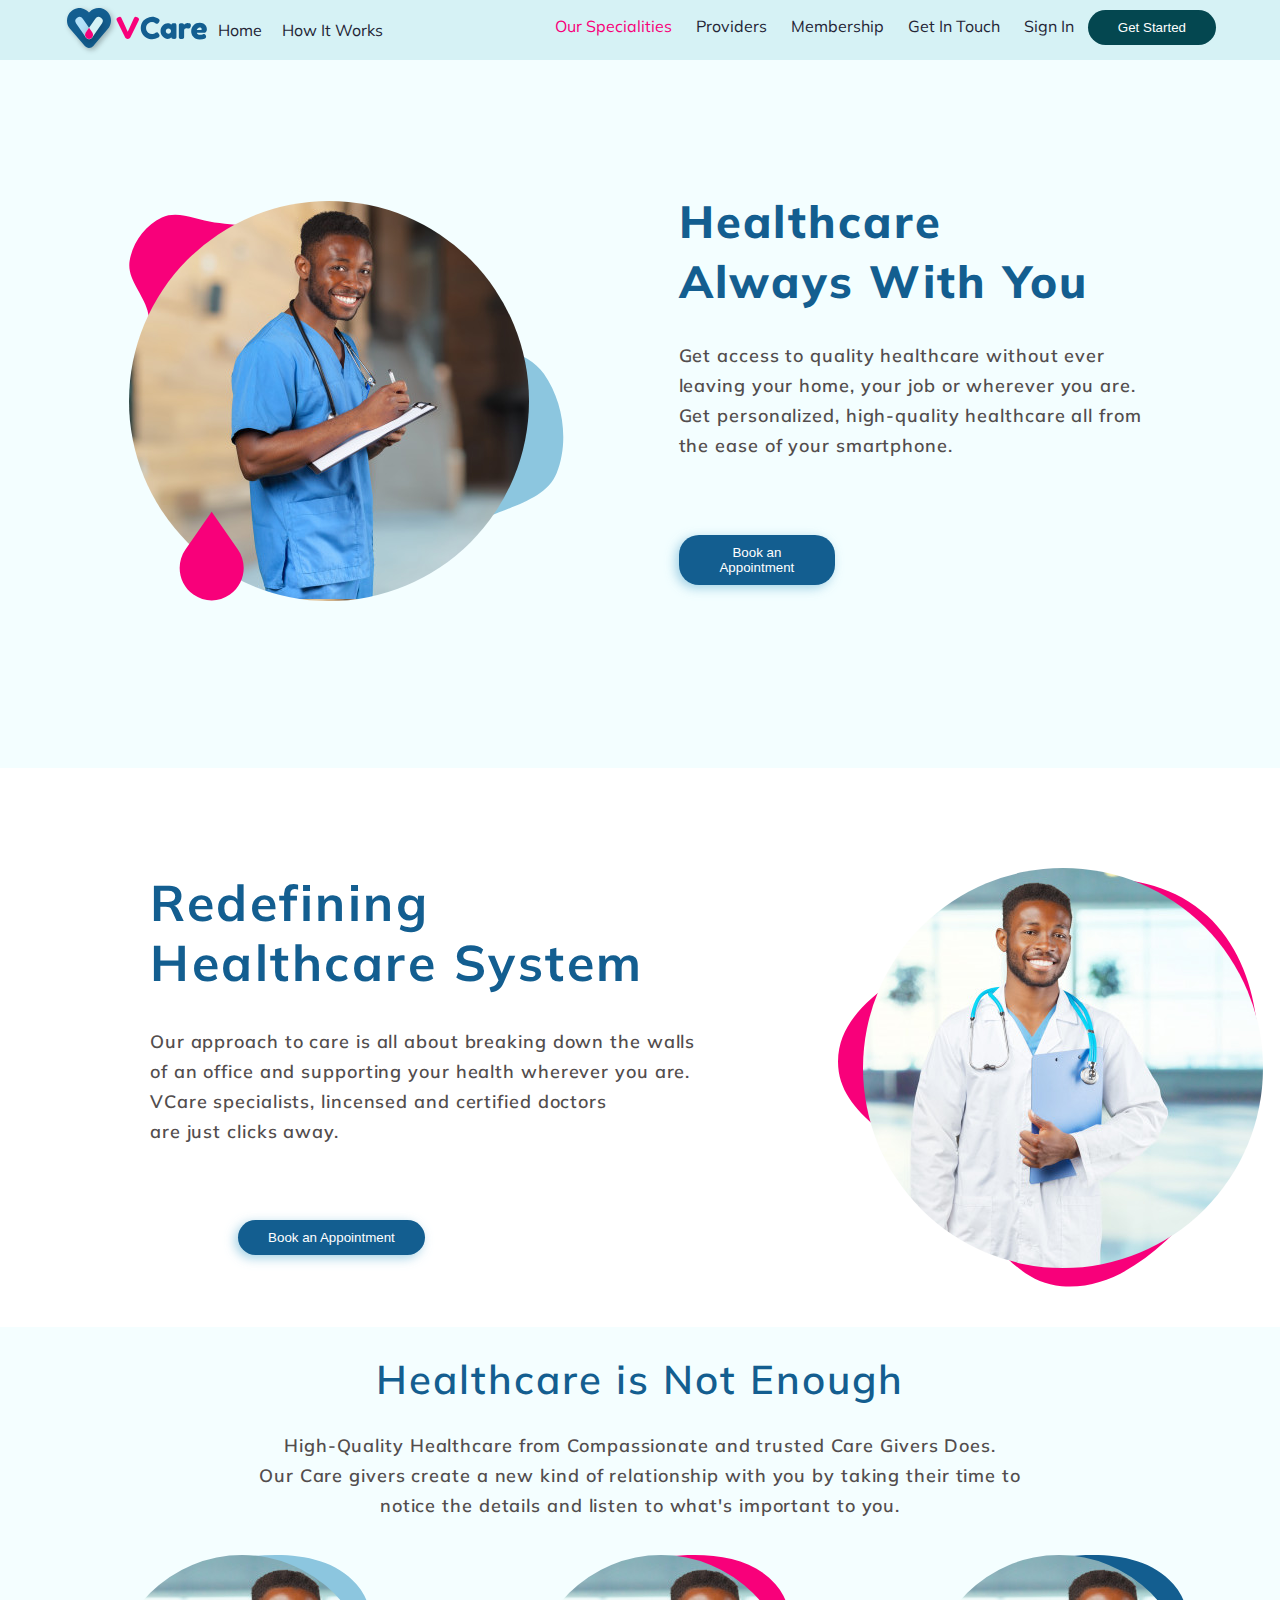
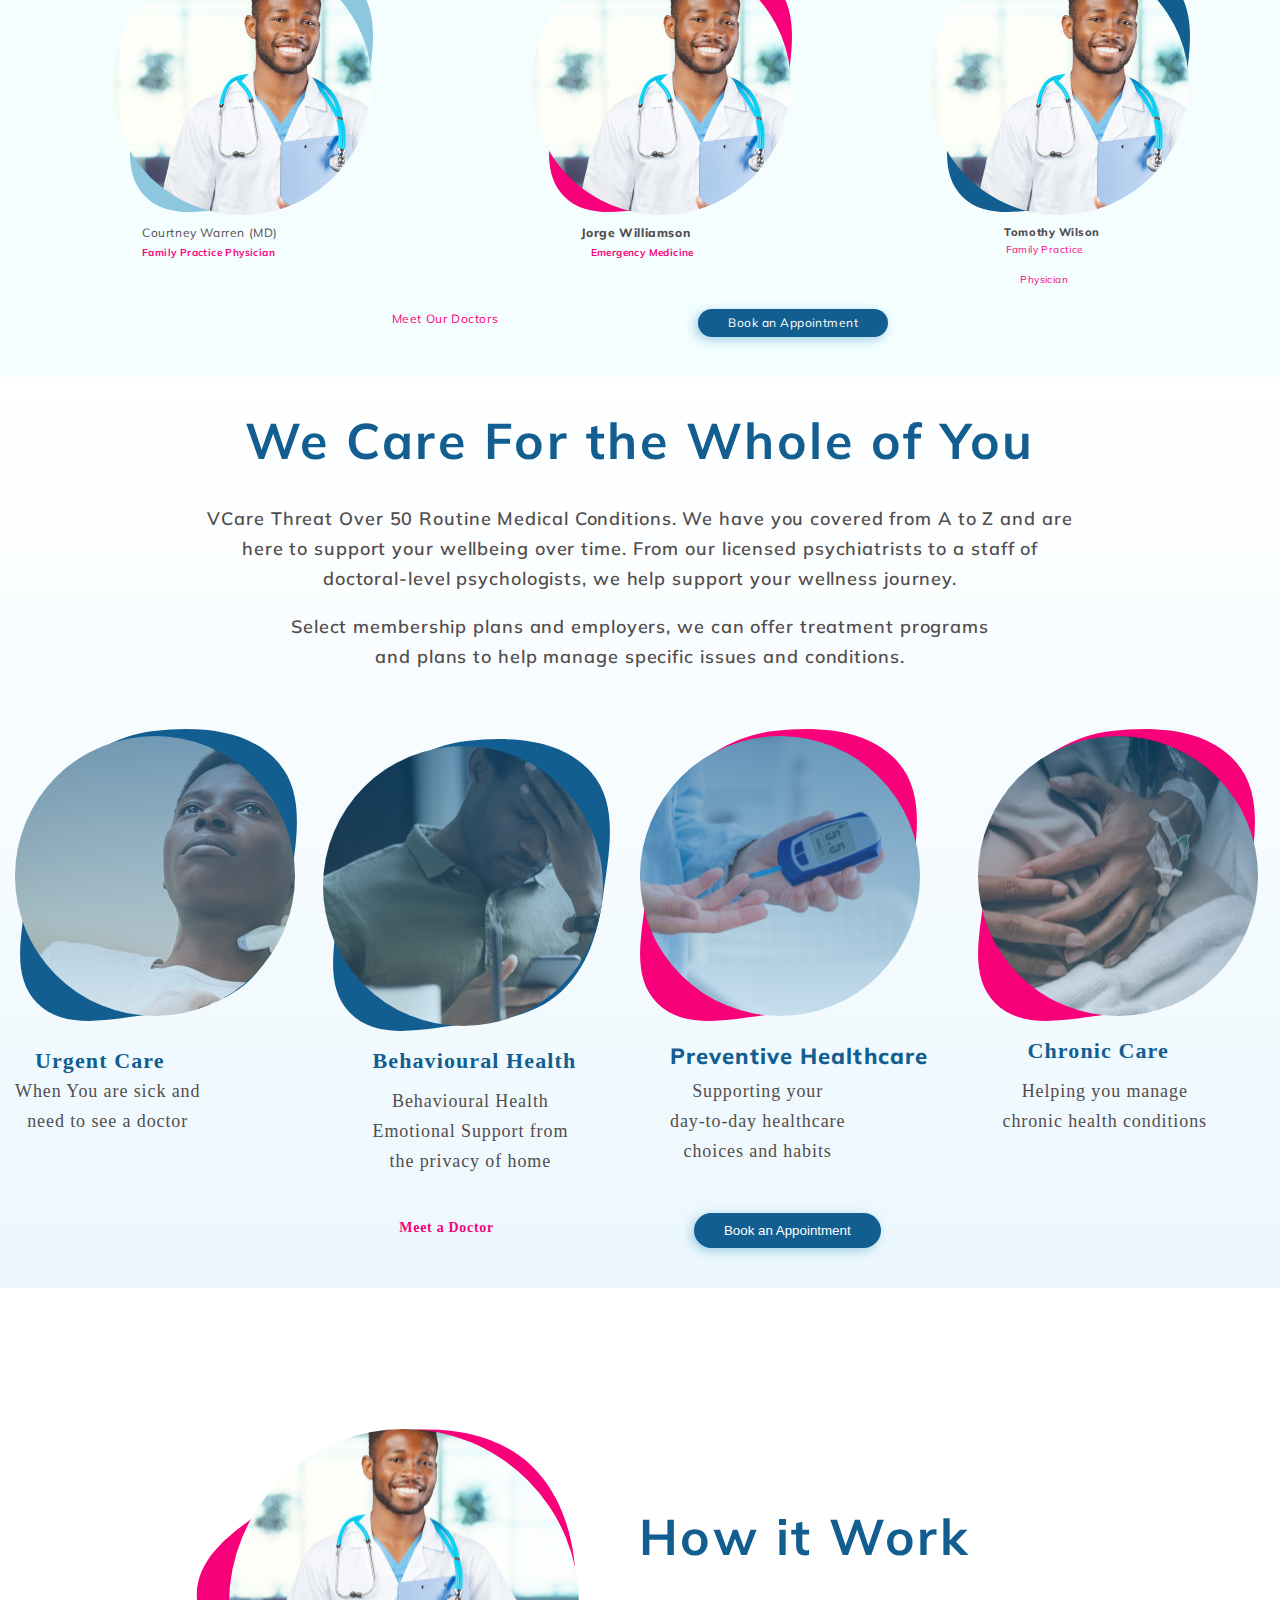
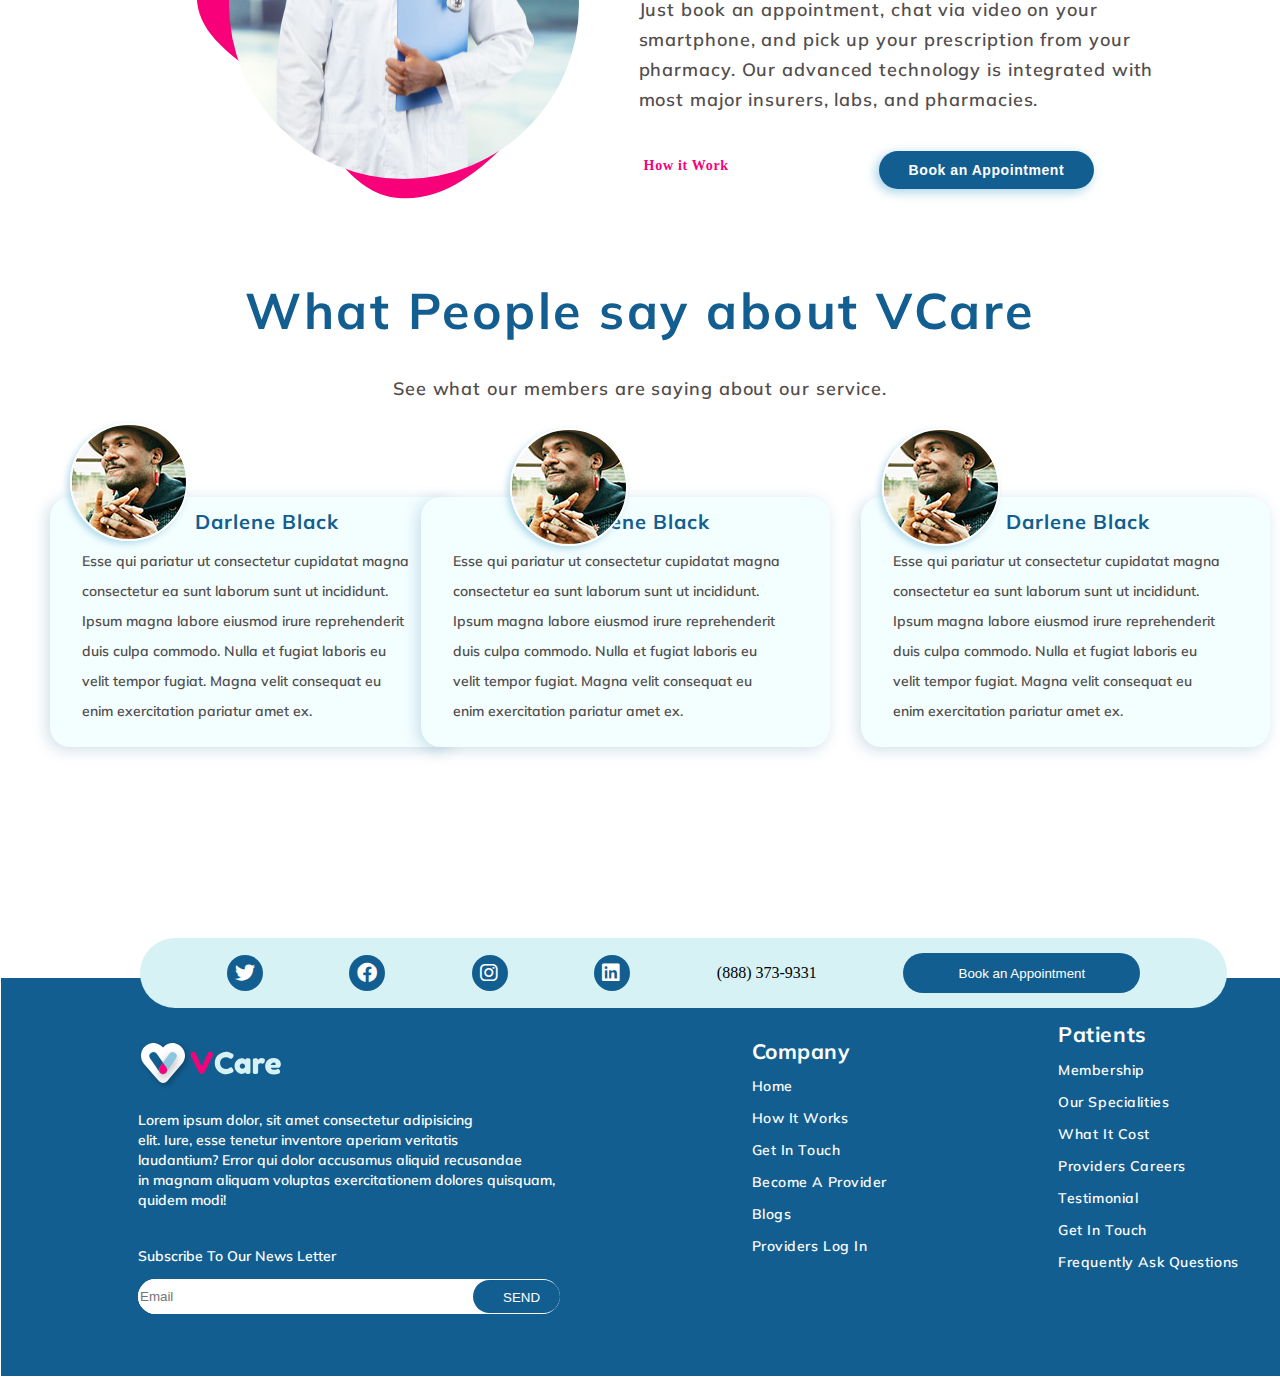
==== index.html @ 849fff98 "finished work on my homepage" ====
<!DOCTYPE html>
<html lang="en">
  <head>
    <meta charset="UTF-8" />
    <meta name="viewport" content="width=device-width, initial-scale=1.0" />
    <link rel="stylesheet" href="fontawesome/css/all.css" />
    <link rel="preconnect" href="https://fonts.googleapis.com" />
    <link rel="preconnect" href="https://fonts.gstatic.com" crossorigin />
    <link
      href="https://fonts.googleapis.com/css2?family=Mulish:ital,wght@0,200..1000;1,200..1000&display=swap"
      rel="stylesheet"
    />
    <link rel="stylesheet" href="styles.css" />
    <title>vicsoft</title>
    <link
      href="https://fonts.googleapis.com/css2?family=Mulish:ital,wght@0,200..1000;1,200..1000&display=swap"
      rel="stylesheet"
    />
    <link
      href="https://fonts.googleapis.com/css2?family=Mulish:ital,wght@0,200..1000;1,200..1000&display=swap"
      rel="stylesheet"
    />
  </head>
  <body>
    <header>
      <nav>
        <div class="flex1">
          <svg
            width="144"
            height="50"
            viewBox="0 0 144 50"
            fill="none"
            xmlns="http://www.w3.org/2000/svg"
          >
            <g filter="url(#filter0_d_4_11)">
              <path
                d="M24.4251 42.953C24.1946 42.9276 23.9641 42.887 23.7387 42.8312C22.6215 42.5571 21.6245 41.948 20.863 41.0597L5.80801 23.6035L4.66573 21.9487C3.15272 19.2838 2.66676 16.2078 3.22286 13.1927C4.15973 8.13702 8.33303 4.03565 13.3681 3.21842C15.0414 2.94939 16.7197 3.0103 18.3229 3.40115C20.4371 3.9189 22.396 5.01023 23.9842 6.55332L24.9511 7.53806L25.8529 6.63961C28.1925 4.30467 31.2787 3.0103 34.5502 3.00015C35.5522 2.99508 36.5492 3.1169 37.5061 3.35547C43.0772 4.7209 46.9849 9.7461 47 15.5784C47.005 18.0148 46.3136 20.4005 44.996 22.4766L44.7555 22.8218C44.3848 23.3598 43.9138 23.9182 43.3176 24.5121L29.2947 41.0343C28.0873 42.4556 26.2737 43.1763 24.4351 42.9632L24.4251 42.953Z"
                fill="#135E90"
              />
            </g>
            <rect
              width="8.10843"
              height="24.8366"
              rx="4.05422"
              transform="matrix(0.817213 -0.576335 0.570818 0.821077 9.85715 15.1552)"
              fill="#B3E1F9"
            />
            <g filter="url(#filter1_d_4_11)">
              <rect
                width="8.10843"
                height="24.8366"
                rx="4.05422"
                transform="matrix(0.817213 0.576335 -0.570818 0.821077 33.6229 10.482)"
                fill="#D6F2F5"
              />
            </g>
            <path
              fill-rule="evenodd"
              clip-rule="evenodd"
              d="M25.0532 22.8089L28.3464 27.5459C29.6245 29.3844 29.1773 31.9209 27.3475 33.2113C26.6474 33.705 25.8465 33.9448 25.0527 33.9498C24.2592 33.9446 23.4586 33.7048 22.7589 33.2113C20.9291 31.9209 20.4819 29.3844 21.76 27.5459L25.0532 22.8089Z"
              fill="#F8007A"
            />
            <path
              d="M90.94 28.24L91.48 27.85C92.16 27.45 92.64 27.25 92.92 27.25C93.54 27.25 94.21 27.81 94.93 28.93C95.37 29.63 95.59 30.19 95.59 30.61C95.59 31.03 95.45 31.38 95.17 31.66C94.91 31.94 94.6 32.19 94.24 32.41C93.88 32.63 93.53 32.84 93.19 33.04C92.87 33.24 92.2 33.5 91.18 33.82C90.16 34.14 89.17 34.3 88.21 34.3C87.27 34.3 86.31 34.18 85.33 33.94C84.37 33.68 83.37 33.26 82.33 32.68C81.31 32.08 80.39 31.36 79.57 30.52C78.75 29.66 78.07 28.57 77.53 27.25C77.01 25.91 76.75 24.46 76.75 22.9C76.75 21.34 77.01 19.93 77.53 18.67C78.05 17.39 78.71 16.34 79.51 15.52C80.33 14.68 81.26 13.98 82.3 13.42C84.26 12.34 86.23 11.8 88.21 11.8C89.15 11.8 90.1 11.95 91.06 12.25C92.04 12.53 92.78 12.82 93.28 13.12L94 13.54C94.36 13.76 94.64 13.94 94.84 14.08C95.36 14.5 95.62 14.98 95.62 15.52C95.62 16.04 95.41 16.59 94.99 17.17C94.21 18.25 93.51 18.79 92.89 18.79C92.53 18.79 92.02 18.57 91.36 18.13C90.52 17.45 89.4 17.11 88 17.11C86.7 17.11 85.42 17.56 84.16 18.46C83.56 18.9 83.06 19.52 82.66 20.32C82.26 21.12 82.06 22.03 82.06 23.05C82.06 24.05 82.26 24.95 82.66 25.75C83.06 26.55 83.57 27.18 84.19 27.64C85.41 28.52 86.68 28.96 88 28.96C88.62 28.96 89.2 28.88 89.74 28.72C90.3 28.56 90.7 28.4 90.94 28.24ZM107.235 19.87C107.355 18.75 108.145 18.19 109.605 18.19C110.385 18.19 110.965 18.25 111.345 18.37C111.725 18.49 111.985 18.7 112.125 19C112.285 19.3 112.375 19.57 112.395 19.81C112.435 20.03 112.455 20.37 112.455 20.83V31.33C112.455 31.79 112.435 32.14 112.395 32.38C112.375 32.6 112.295 32.86 112.155 33.16C111.875 33.68 111.185 33.94 110.085 33.94C109.005 33.94 108.275 33.81 107.895 33.55C107.535 33.27 107.325 32.87 107.265 32.35C106.525 33.41 105.285 33.94 103.545 33.94C101.825 33.94 100.225 33.15 98.7454 31.57C97.2654 29.99 96.5254 28.16 96.5254 26.08C96.5254 23.98 97.2654 22.15 98.7454 20.59C100.245 19.01 101.885 18.22 103.665 18.22C104.345 18.22 104.965 18.34 105.525 18.58C106.085 18.82 106.475 19.05 106.695 19.27C106.915 19.47 107.095 19.67 107.235 19.87ZM101.775 26.11C101.775 26.77 102.035 27.37 102.555 27.91C103.075 28.43 103.705 28.69 104.445 28.69C105.185 28.69 105.795 28.42 106.275 27.88C106.775 27.34 107.025 26.75 107.025 26.11C107.025 25.45 106.785 24.84 106.305 24.28C105.845 23.72 105.215 23.44 104.415 23.44C103.635 23.44 102.995 23.72 102.495 24.28C102.015 24.84 101.775 25.45 101.775 26.11ZM125.586 18.37C125.966 18.49 126.276 18.7 126.516 19C126.776 19.28 126.906 19.74 126.906 20.38C126.906 21.02 126.716 21.72 126.336 22.48C125.956 23.24 125.406 23.62 124.686 23.62C124.326 23.62 123.976 23.54 123.636 23.38C123.316 23.22 122.886 23.14 122.346 23.14C121.806 23.14 121.296 23.33 120.816 23.71C120.356 24.09 120.126 24.55 120.126 25.09V31.39C120.126 31.85 120.106 32.2 120.066 32.44C120.046 32.66 119.956 32.92 119.796 33.22C119.496 33.74 118.716 34 117.456 34C116.496 34 115.806 33.83 115.386 33.49C115.066 33.21 114.886 32.78 114.846 32.2C114.846 32 114.846 31.71 114.846 31.33V20.8C114.846 20.34 114.856 20 114.876 19.78C114.916 19.54 115.006 19.28 115.146 19C115.426 18.46 116.206 18.19 117.486 18.19C118.686 18.19 119.436 18.42 119.736 18.88C119.956 19.2 120.066 19.53 120.066 19.87C120.166 19.73 120.306 19.56 120.486 19.36C120.686 19.16 121.096 18.89 121.716 18.55C122.336 18.21 122.876 18.04 123.336 18.04C123.816 18.04 124.216 18.07 124.536 18.13C124.856 18.17 125.206 18.25 125.586 18.37ZM142.889 24.22C142.889 25.44 142.579 26.35 141.959 26.95C141.359 27.53 140.689 27.82 139.949 27.82H132.839C132.839 28.38 133.169 28.85 133.829 29.23C134.489 29.61 135.149 29.8 135.809 29.8C136.969 29.8 137.879 29.68 138.539 29.44L138.869 29.32C139.349 29.1 139.749 28.99 140.069 28.99C140.709 28.99 141.259 29.44 141.719 30.34C141.979 30.88 142.109 31.34 142.109 31.72C142.109 33.5 139.979 34.39 135.719 34.39C134.239 34.39 132.919 34.14 131.759 33.64C130.619 33.12 129.729 32.44 129.089 31.6C127.829 29.98 127.199 28.17 127.199 26.17C127.199 23.65 128.009 21.64 129.629 20.14C131.269 18.62 133.309 17.86 135.749 17.86C138.529 17.86 140.569 18.84 141.869 20.8C142.549 21.84 142.889 22.98 142.889 24.22ZM136.559 25.09C137.319 25.09 137.699 24.77 137.699 24.13C137.699 23.67 137.519 23.3 137.159 23.02C136.819 22.74 136.319 22.6 135.659 22.6C135.019 22.6 134.379 22.87 133.739 23.41C133.099 23.93 132.779 24.49 132.779 25.09H136.559Z"
              fill="#135E90"
            />
            <path
              d="M73.27 12.34C74.45 12.92 75.04 13.56 75.04 14.26C75.04 14.58 74.89 15.06 74.59 15.7L66.31 32.5C66.09 32.94 65.75 33.3 65.29 33.58C64.85 33.84 64.39 33.97 63.91 33.97H63.61C63.11 33.97 62.63 33.84 62.17 33.58C61.73 33.3 61.4 32.94 61.18 32.5L52.9 15.7C52.6 15.06 52.45 14.58 52.45 14.26C52.45 13.56 53.04 12.92 54.22 12.34C54.88 12 55.38 11.83 55.72 11.83C56.08 11.83 56.35 11.87 56.53 11.95C56.71 12.03 56.88 12.17 57.04 12.37C57.22 12.61 57.38 12.88 57.52 13.18C57.68 13.46 58.07 14.29 58.69 15.67C59.31 17.03 59.97 18.48 60.67 20.02C61.39 21.56 62.06 23.02 62.68 24.4C63.32 25.76 63.68 26.52 63.76 26.68L69.76 13.54C69.92 13.16 70.06 12.86 70.18 12.64C70.54 12.1 70.98 11.83 71.5 11.83C72.02 11.83 72.61 12 73.27 12.34Z"
              fill="#F8007A"
            />
            <defs>
              <filter
                id="filter0_d_4_11"
                x="0"
                y="0"
                width="54"
                height="50"
                filterUnits="userSpaceOnUse"
                color-interpolation-filters="sRGB"
              >
                <feFlood flood-opacity="0" result="BackgroundImageFix" />
                <feColorMatrix
                  in="SourceAlpha"
                  type="matrix"
                  values="0 0 0 0 0 0 0 0 0 0 0 0 0 0 0 0 0 0 127 0"
                  result="hardAlpha"
                />
                <feOffset dx="2" dy="2" />
                <feGaussianBlur stdDeviation="2.5" />
                <feColorMatrix
                  type="matrix"
                  values="0 0 0 0 0 0 0 0 0 0 0 0 0 0 0 0 0 0 0.22 0"
                />
                <feBlend
                  mode="normal"
                  in2="BackgroundImageFix"
                  result="effect1_dropShadow_4_11"
                />
                <feBlend
                  mode="normal"
                  in="SourceGraphic"
                  in2="effect1_dropShadow_4_11"
                  result="shape"
                />
              </filter>
              <filter
                id="filter1_d_4_11"
                x="13.0314"
                y="8.08004"
                width="33.6322"
                height="37.8698"
                filterUnits="userSpaceOnUse"
                color-interpolation-filters="sRGB"
              >
                <feFlood flood-opacity="0" result="BackgroundImageFix" />
                <feColorMatrix
                  in="SourceAlpha"
                  type="matrix"
                  values="0 0 0 0 0 0 0 0 0 0 0 0 0 0 0 0 0 0 127 0"
                  result="hardAlpha"
                />
                <feOffset dy="4" />
                <feGaussianBlur stdDeviation="4" />
                <feColorMatrix
                  type="matrix"
                  values="0 0 0 0 0 0 0 0 0 0 0 0 0 0 0 0 0 0 0.25 0"
                />
                <feBlend
                  mode="normal"
                  in2="BackgroundImageFix"
                  result="effect1_dropShadow_4_11"
                />
                <feBlend
                  mode="normal"
                  in="SourceGraphic"
                  in2="effect1_dropShadow_4_11"
                  result="shape"
                />
              </filter>
            </defs>
          </svg>

          <a href="index.html">Home</a>
          <a href="about.html">How It Works</a>
        </div>
        <div class="flex 2">
          <a href="work.html" class="active">Our Specialities</a>
          <a href="workers.html">Providers</a>
          <a href="membership.html">Membership</a>
          <a href="contact.html">Get In Touch</a>
          <a href="register.html">Sign In</a>
          <button type="button">Get Started</button>
        </div>
      </nav>
    </header>

    <div class="homebanner">
      <div class="imagesection">

        <div class="img1"></div>
        <svg
          width="400"
          height="400"
          viewBox="0 0 422 451"
          fill="none"
          xmlns="http://www.w3.org/2000/svg"
          class="img2"
        >
          <path
            fill-rule="evenodd"
            clip-rule="evenodd"
            d="M419.957 200.96C424.946 242.578 412.543 283.9 393.661 321.323C372.092 364.072 347.115 408.556 304.348 430.089C259.931 452.453 204.797 457.883 158.498 439.729C114.125 422.331 86.8063 378.031 64.353 335.988C46.101 301.812 53.6536 261.41 43.3217 224.069C32.1703 183.765 -4.99292 149.845 1.41551 108.521C8.04148 65.7941 37.714 24.3047 77.0755 6.41222C115.412 -11.0141 158.577 12.3751 200.295 18.1167C232.602 22.5631 265.244 21.7189 294.403 36.3232C324.217 51.256 347.124 75.2704 367.345 101.785C390.507 132.157 415.411 163.035 419.957 200.96Z"
            fill="#F8007A"
          />
        </svg>

        <svg
          width="493"
          height="314"
          viewBox="0 0 493 414"
          fill="none"
          xmlns="http://www.w3.org/2000/svg"
          class="img3"
        >
          <path
            fill-rule="evenodd"
            clip-rule="evenodd"
            d="M86.7588 376.754C53.0623 349.132 32.6225 309.214 19.8486 267.557C5.25672 219.972 -8.02804 168.633 8.54763 121.702C25.763 72.9593 63.205 29.2044 110.994 9.49593C156.796 -9.39325 209.169 4.1686 256.269 19.5389C294.555 32.0331 317.971 67.7705 352.596 88.3393C389.968 110.54 442.254 109.231 467.19 144.836C492.974 181.649 500.582 234.122 483.94 275.872C467.731 316.534 404.286 321.756 368.866 347.476C341.436 367.394 294.393 371.852 262.014 381.886C228.905 392.146 231.847 418.597 197.598 413.266C158.367 407.158 117.464 401.925 86.7588 376.754Z"
            fill="#8CC6DF"
          />
        </svg>

        <svg
          width="65"
          height="110"
          viewBox="0 0 91 125"
          fill="none"
          xmlns="http://www.w3.org/2000/svg"
          class="img4"
        >
          <path
            fill-rule="evenodd"
            clip-rule="evenodd"
            d="M45.7576 124.665C36.908 124.61 27.9781 121.937 20.1737 116.433C-0.223348 102.048 -5.2088 73.7738 9.03842 53.2802L45.7484 0.47583L82.4584 53.2803C96.7056 73.7738 91.7201 102.048 71.3231 116.433C63.5241 121.934 54.6012 124.607 45.7576 124.665Z"
            fill="#F8007A"
          />
        </svg>
      </div>

      <div class="textsection">
        <h1>Healthcare <br />Always With You</h1>

        <h4>
          Get access to quality healthcare without ever <br />leaving your home,
          your job or wherever you are. <br />
          Get personalized, high-quality healthcare all from <br />
          the ease of your smartphone.
        </h4>

        <div class="butt">
          <button type="button">Book an Appointment</button>
        </div>
      </div>
    </div>

    <div class="banner2">
      <div class="tsection2">
        <h1 class="h1">
          Redefining <br />
          Healthcare System
        </h1>
        <h4 class="h2">
          Our approach to care is all about breaking down the walls <br />
          of an office and supporting your health wherever you are. <br />
          VCare specialists, lincensed and certified doctors <br />
          are just clicks away.
        </h4>
        <div class="butt2">
        <button type="button">Book an Appointment</button>
      </div>
      </div>

      <div class="imgsection2">
        <svg
          width="521"
          height="508"
          viewBox="0 0 521 508"
          fill="none"
          xmlns="http://www.w3.org/2000/svg"
          class="sec1"
        >
          <path
            fill-rule="evenodd"
            clip-rule="evenodd"
            d="M276.807 2.78328C340.871 -4.04372 409.823 4.34178 457.131 48.0777C505.795 93.0666 521.911 162.137 520.855 228.402C519.818 293.521 494.427 354.116 451.477 403.073C405.078 455.961 346.903 512.623 276.807 506.58C208.789 500.717 178.017 423.74 129.863 375.346C81.9308 327.177 -0.312738 296.356 0.000894415 228.402C0.314354 160.487 78.5684 125.718 131.213 82.8088C175.837 46.4361 219.56 8.88364 276.807 2.78328Z"
            fill="#F8007A"
          />
        </svg>

        <div class="sec2"></div>
      </div>
    </div>


    <div class="banner3">
      <div class="tdsection">
        <h1 class="hd1">Healthcare is Not Enough </h1>

        <h4 class="hd2">High-Quality Healthcare from Compassionate and trusted Care Givers Does. <br>
          Our Care givers create a new kind of relationship with 
          you  by taking their time to <br> notice the details and listen to what's important to you.</h4>
        </div>

      <div class="picsection">
<div class="pic1">
  <div class="pc1">
  <svg width="243" height="257" viewBox="0 0 243 257" fill="none" xmlns="http://www.w3.org/2000/svg">
    <path fill-rule="evenodd" clip-rule="evenodd" d="M117.281 1.74315C156.039 -2.73953 200.784 -0.223446 226.49 29.1862C251.537 57.8423 241.987 100.866 236.919 138.619C232.72 169.896 223.568 200.516 200.593 222.102C178.305 243.042 147.675 247.899 117.281 251.024C81.8356 254.667 39.9938 266.56 14.9239 241.187C-10.1217 215.839 3.26112 174.166 6.21798 138.619C8.80832 107.478 11.001 76.08 30.6745 51.8341C52.535 24.893 82.8585 5.72449 117.281 1.74315Z" fill="#8CC6DF"/>
    </svg>
  </div>
  <div class="pic11"></div>
  <div class="end1">Courtney Warren (MD)</div>
  <div class="end11">Family Practice Physician</div>
</div>

<div class="pic2">
  <div class="pc2">
    <svg width="243" height="257" viewBox="0 0 243 257" fill="none" xmlns="http://www.w3.org/2000/svg">
      <path fill-rule="evenodd" clip-rule="evenodd" d="M117.281 1.74315C156.039 -2.73953 200.784 -0.223446 226.49 29.1862C251.537 57.8423 241.987 100.866 236.919 138.619C232.72 169.896 223.568 200.516 200.593 222.102C178.305 243.042 147.675 247.899 117.281 251.024C81.8356 254.667 39.9938 266.56 14.9239 241.187C-10.1217 215.839 3.26112 174.166 6.21798 138.619C8.80832 107.478 11.001 76.08 30.6745 51.8341C52.535 24.893 82.8585 5.72449 117.281 1.74315Z" fill="#F8007A"/>
      </svg>      
  </div>
  <div class="pic12"></div>
  <div class="end2">Jorge Williamson</div>
  <div class="end12">Emergency Medicine</div>
</div>

<div class="pic3">
  <div class="pc3">
    <svg width="243" height="257" viewBox="0 0 243 257" fill="none" xmlns="http://www.w3.org/2000/svg">
      <path fill-rule="evenodd" clip-rule="evenodd" d="M117.281 1.74315C156.039 -2.73953 200.784 -0.223446 226.49 29.1862C251.537 57.8423 241.987 100.866 236.919 138.619C232.72 169.896 223.568 200.516 200.593 222.102C178.305 243.042 147.675 247.899 117.281 251.024C81.8356 254.667 39.9938 266.56 14.9239 241.187C-10.1217 215.839 3.26112 174.166 6.21798 138.619C8.80832 107.478 11.001 76.08 30.6745 51.8341C52.535 24.893 82.8585 5.72449 117.281 1.74315Z" fill="#135E90"/>
      </svg>      
  </div>
  <div class="pic13"></div>
  <div class="end3">Tomothy Wilson</div>
  <div class="end13">Family Practice Physician</div>
</div>
      </div>
      <div class="house">
      <div class="meet">Meet Our Doctors</div>
      <button type="button" class="bt">Book an Appointment</button>
      </div>
    </div>



    <div class="banner4">
      <div class="ttsec">
      <h1 class="hsec1">We Care For the Whole of You</h1>
      <h4 class="hsec2">VCare Threat Over 50 Routine Medical Conditions. We have you covered from A to Z and are <br> here to support your wellbeing over time. From our licensed psychiatrists to a staff of <br>doctoral-level psychologists, we help support your wellness journey.
<p>
        Select membership plans and employers, we can offer treatment programs <br>
        and plans to help manage specific issues and conditions.</h4>
      </p>
      </div>

      <div class="photosec">
        <div class="pht1">
<div class="pht11">
  <svg width="277" height="358" viewBox="0 0 244 257" fill="none" xmlns="http://www.w3.org/2000/svg">
    <path fill-rule="evenodd" clip-rule="evenodd" d="M117.766 1.74315C156.663 -2.73953 201.568 -0.223446 227.366 29.1862C252.503 57.8423 242.919 100.866 237.833 138.619C233.619 169.896 224.433 200.516 201.376 222.102C179.008 243.042 148.268 247.899 117.766 251.024C82.1935 254.667 40.2017 266.56 15.0419 241.187C-10.0934 215.839 3.33736 174.166 6.30481 138.619C8.90444 107.478 11.105 76.08 30.849 51.8341C52.7878 24.893 83.2201 5.72449 117.766 1.74315Z" fill="#135E90"/>
    </svg>    
</div>
<div class="pht13"></div>
<div class="one">Urgent Care</div>
<div class="two">When You are sick and <br> need to see a doctor</div>       
 </div>
        
        <div class="pht2">
          <div class="pht22">
            <svg width="277" height="358" viewBox="0 0 244 257" fill="none" xmlns="http://www.w3.org/2000/svg">
              <path fill-rule="evenodd" clip-rule="evenodd" d="M117.766 1.74315C156.663 -2.73953 201.568 -0.223446 227.366 29.1862C252.503 57.8423 242.919 100.866 237.833 138.619C233.619 169.896 224.433 200.516 201.376 222.102C179.008 243.042 148.268 247.899 117.766 251.024C82.1934 254.667 40.2016 266.56 15.0418 241.187C-10.0935 215.839 3.33729 174.166 6.30475 138.619C8.90438 107.478 11.1049 76.08 30.8489 51.8341C52.7877 24.893 83.22 5.72449 117.766 1.74315Z" fill="#135E90"/>
              </svg>              
          </div>
          <div class="pht21"></div>
          <div class="three">Behavioural Health</div>
          <div class="four">Behavioural Health  <br>Emotional Support from <br> the privacy of home</div>
        </div>


        <div class="pht3">
          <div class="pht33">
            <svg width="277" height="358" viewBox="0 0 244 257" fill="none" xmlns="http://www.w3.org/2000/svg">
              <path fill-rule="evenodd" clip-rule="evenodd" d="M117.766 1.74315C156.663 -2.73953 201.568 -0.223446 227.366 29.1862C252.503 57.8423 242.919 100.866 237.833 138.619C233.619 169.896 224.433 200.516 201.376 222.102C179.008 243.042 148.268 247.899 117.766 251.024C82.1934 254.667 40.2017 266.56 15.0419 241.187C-10.0935 215.839 3.33732 174.166 6.30478 138.619C8.90441 107.478 11.105 76.08 30.849 51.8341C52.7878 24.893 83.22 5.72449 117.766 1.74315Z" fill="#F8007A"/>
              </svg>
          </div>
          <div class="pht31"></div>
          <div class="five">Preventive Healthcare</div>
          <div class="six">Supporting your <br> day-to-day healthcare <br> choices and habits</div>
        </div>


        <div class="ph1">
          <div class="ph11">
            <svg width="277" height="358" viewBox="0 0 244 257" fill="none" xmlns="http://www.w3.org/2000/svg">
              <path fill-rule="evenodd" clip-rule="evenodd" d="M117.766 1.74315C156.663 -2.73953 201.568 -0.223446 227.366 29.1862C252.503 57.8423 242.919 100.866 237.833 138.619C233.619 169.896 224.433 200.516 201.376 222.102C179.008 243.042 148.268 247.899 117.766 251.024C82.1935 254.667 40.2017 266.56 15.0419 241.187C-10.0934 215.839 3.33738 174.166 6.30484 138.619C8.90447 107.478 11.105 76.08 30.849 51.8341C52.7878 24.893 83.2201 5.72449 117.766 1.74315Z" fill="#F8007A"/>
              </svg>              
          </div>
          <div class="ph12"></div>
          <div class="seven">Chronic Care</div>
          <div class="eight">Helping you manage <br>chronic health conditions</div>
        </div>
      </div>
      <div class="hus">
        <div class="base">Meet a Doctor</div>
        <button type="button" class="mtn">Book an Appointment</button>

      </div>
    </div>



    <div class="banner5">
      <div class="bansec">
        <svg width="495" height="370" viewBox="0 0 521 508" fill="none" xmlns="http://www.w3.org/2000/svg" class="svg">
          <path fill-rule="evenodd" clip-rule="evenodd" d="M276.807 2.78334C340.871 -4.04366 409.823 4.34184 457.131 48.0777C505.795 93.0667 521.911 162.138 520.855 228.403C519.818 293.521 494.427 354.116 451.477 403.073C405.078 455.961 346.903 512.623 276.807 506.58C208.789 500.717 178.017 423.74 129.863 375.346C81.9308 327.177 -0.312738 296.356 0.000894415 228.403C0.314354 160.487 78.5684 125.718 131.213 82.8089C175.837 46.4362 219.56 8.8837 276.807 2.78334Z" fill="#F8007A"/>
          </svg>
      <div class="tech"></div>    
      </div>

      <div class="tez">
        <h1 class="tez1">How it Work</h1>
        <h4 class="tez2">Just book an appointment, chat via video on your <br>smartphone, and pick up your prescription from your <br>pharmacy. Our advanced technology is integrated with <br> most major insurers, labs, and pharmacies.</h4>
        <div class="imma">
          <div class="work">How it Work</div>
        <button type="button" class="btc">Book an Appointment</button>
      </div>
      </div>
    </div>

    <div class="banner6">
      <div class="bant1">
        <h1 class="bant2">What People say about VCare</h1>
        <h4 class="bant3">See what our members are saying about our service.</h4>
      </div>

      <div class="rdimgsec">
        <div class="images">
        <h2 class="rd1">Darlene Black</h2>
        <h4 class="rd2">Esse qui pariatur ut consectetur cupidatat magna <br>consectetur ea sunt laborum sunt ut incididunt. <br> Ipsum magna labore eiusmod irure reprehenderit <br>duis culpa commodo. Nulla et fugiat laboris eu <br> velit tempor fugiat. Magna velit consequat eu <br>enim exercitation pariatur amet ex. </h4>
      </div>
      <div class="rdimg1"></div>

      <div class="magnas">
        <h2 class="rd3">Darlene Black</h2>
        <h4 class="rd4">Esse qui pariatur ut consectetur cupidatat magna <br>consectetur ea sunt laborum sunt ut incididunt. <br> Ipsum magna labore eiusmod irure reprehenderit <br>duis culpa commodo. Nulla et fugiat laboris eu <br> velit tempor fugiat. Magna velit consequat eu <br>enim exercitation pariatur amet ex. </h4>
      </div>
      <div class="rdimg2"></div>


      <div class="magenta">
        <h2 class="rd5">Darlene Black</h2>
        <h4 class="rd6">Esse qui pariatur ut consectetur cupidatat magna <br>consectetur ea sunt laborum sunt ut incididunt. <br> Ipsum magna labore eiusmod irure reprehenderit <br>duis culpa commodo. Nulla et fugiat laboris eu <br> velit tempor fugiat. Magna velit consequat eu <br>enim exercitation pariatur amet ex. </h4>
      </div>
      <div class="rdimg3"></div>
      </div>

  
    </div>


    <footer>
      <div class="rectangel">
        <div class="footer-contactus">
          <i class="fa-brands fa-twitter"></i>
          <i class="fa-brands fa-facebook"></i>
          <i class="fa-brands fa-instagram"></i>
          <i class="fa-brands fa-linkedin"></i>

          <span>(888) 373-9331 </span>
          <button class="contact-button">Book an Appointment</button>
        </div>
        <div class="ft-container">
          <div class="flx1">
            <svg
              width="144"
              height="51"
              viewBox="0 0 144 51"
              fill="none"
              xmlns="http://www.w3.org/2000/svg"
            >
              <g filter="url(#filter0_d_8_56)">
                <path
                  d="M24.4251 42.9779C24.1946 42.9525 23.9641 42.9119 23.7387 42.8561C22.6215 42.582 21.6245 41.9729 20.863 41.0846L5.80801 23.6284L4.66573 21.9736C3.15272 19.3087 2.66676 16.2327 3.22286 13.2176C4.15973 8.16192 8.33303 4.06055 13.3681 3.24332C15.0414 2.9743 16.7197 3.03521 18.3229 3.42606C20.4371 3.9438 22.396 5.03513 23.9842 6.57822L24.9511 7.56296L25.8529 6.66451C28.1925 4.32958 31.2787 3.03521 34.5502 3.02505C35.5522 3.01998 36.5492 3.1418 37.5061 3.38037C43.0772 4.7458 46.9849 9.771 47 15.6033C47.005 18.0397 46.3136 20.4254 44.996 22.5015L44.7555 22.8467C44.3848 23.3847 43.9138 23.9431 43.3176 24.537L29.2947 41.0592C28.0873 42.4805 26.2737 43.2012 24.4351 42.9881L24.4251 42.9779Z"
                  fill="white"
                />
              </g>
              <rect
                width="8.10843"
                height="24.8366"
                rx="4.05422"
                transform="matrix(0.817213 -0.576335 0.570818 0.821077 9.85715 15.1802)"
                fill="#135E90"
              />
              <g filter="url(#filter1_d_8_56)">
                <rect
                  width="8.10843"
                  height="24.8366"
                  rx="4.05422"
                  transform="matrix(0.817213 0.576335 -0.570818 0.821077 33.6229 10.5068)"
                  fill="#8CC6DF"
                />
              </g>
              <path
                fill-rule="evenodd"
                clip-rule="evenodd"
                d="M25.0532 22.8335L28.3464 27.5705C29.6245 29.409 29.1773 31.9455 27.3475 33.2359C26.6474 33.7296 25.8465 33.9694 25.0527 33.9744C24.2592 33.9692 23.4586 33.7294 22.7589 33.236C20.9291 31.9455 20.4819 29.409 21.76 27.5705L25.0532 22.8335Z"
                fill="#F8007A"
              />
              <path
                d="M90.94 28.2649L91.48 27.8749C92.16 27.4749 92.64 27.2749 92.92 27.2749C93.54 27.2749 94.21 27.8349 94.93 28.9549C95.37 29.6549 95.59 30.2149 95.59 30.6349C95.59 31.0549 95.45 31.4049 95.17 31.6849C94.91 31.9649 94.6 32.2149 94.24 32.4349C93.88 32.6549 93.53 32.8649 93.19 33.0649C92.87 33.2649 92.2 33.5249 91.18 33.8449C90.16 34.1649 89.17 34.3249 88.21 34.3249C87.27 34.3249 86.31 34.2049 85.33 33.9649C84.37 33.7049 83.37 33.2849 82.33 32.7049C81.31 32.1049 80.39 31.3849 79.57 30.5449C78.75 29.6849 78.07 28.5949 77.53 27.2749C77.01 25.9349 76.75 24.4849 76.75 22.9249C76.75 21.3649 77.01 19.9549 77.53 18.6949C78.05 17.4149 78.71 16.3649 79.51 15.5449C80.33 14.7049 81.26 14.0049 82.3 13.4449C84.26 12.3649 86.23 11.8249 88.21 11.8249C89.15 11.8249 90.1 11.9749 91.06 12.2749C92.04 12.5549 92.78 12.8449 93.28 13.1449L94 13.5649C94.36 13.7849 94.64 13.9649 94.84 14.1049C95.36 14.5249 95.62 15.0049 95.62 15.5449C95.62 16.0649 95.41 16.6149 94.99 17.1949C94.21 18.2749 93.51 18.8149 92.89 18.8149C92.53 18.8149 92.02 18.5949 91.36 18.1549C90.52 17.4749 89.4 17.1349 88 17.1349C86.7 17.1349 85.42 17.5849 84.16 18.4849C83.56 18.9249 83.06 19.5449 82.66 20.3449C82.26 21.1449 82.06 22.0549 82.06 23.0749C82.06 24.0749 82.26 24.9749 82.66 25.7749C83.06 26.5749 83.57 27.2049 84.19 27.6649C85.41 28.5449 86.68 28.9849 88 28.9849C88.62 28.9849 89.2 28.9049 89.74 28.7449C90.3 28.5849 90.7 28.4249 90.94 28.2649ZM107.235 19.8949C107.355 18.7749 108.145 18.2149 109.605 18.2149C110.385 18.2149 110.965 18.2749 111.345 18.3949C111.725 18.5149 111.985 18.7249 112.125 19.0249C112.285 19.3249 112.375 19.5949 112.395 19.8349C112.435 20.0549 112.455 20.3949 112.455 20.8549V31.3549C112.455 31.8149 112.435 32.1649 112.395 32.4049C112.375 32.6249 112.295 32.8849 112.155 33.1849C111.875 33.7049 111.185 33.9649 110.085 33.9649C109.005 33.9649 108.275 33.8349 107.895 33.5749C107.535 33.2949 107.325 32.8949 107.265 32.3749C106.525 33.4349 105.285 33.9649 103.545 33.9649C101.825 33.9649 100.225 33.1749 98.7454 31.5949C97.2654 30.0149 96.5254 28.1849 96.5254 26.1049C96.5254 24.0049 97.2654 22.1749 98.7454 20.6149C100.245 19.0349 101.885 18.2449 103.665 18.2449C104.345 18.2449 104.965 18.3649 105.525 18.6049C106.085 18.8449 106.475 19.0749 106.695 19.2949C106.915 19.4949 107.095 19.6949 107.235 19.8949ZM101.775 26.1349C101.775 26.7949 102.035 27.3949 102.555 27.9349C103.075 28.4549 103.705 28.7149 104.445 28.7149C105.185 28.7149 105.795 28.4449 106.275 27.9049C106.775 27.3649 107.025 26.7749 107.025 26.1349C107.025 25.4749 106.785 24.8649 106.305 24.3049C105.845 23.7449 105.215 23.4649 104.415 23.4649C103.635 23.4649 102.995 23.7449 102.495 24.3049C102.015 24.8649 101.775 25.4749 101.775 26.1349ZM125.586 18.3949C125.966 18.5149 126.276 18.7249 126.516 19.0249C126.776 19.3049 126.906 19.7649 126.906 20.4049C126.906 21.0449 126.716 21.7449 126.336 22.5049C125.956 23.2649 125.406 23.6449 124.686 23.6449C124.326 23.6449 123.976 23.5649 123.636 23.4049C123.316 23.2449 122.886 23.1649 122.346 23.1649C121.806 23.1649 121.296 23.3549 120.816 23.7349C120.356 24.1149 120.126 24.5749 120.126 25.1149V31.4149C120.126 31.8749 120.106 32.2249 120.066 32.4649C120.046 32.6849 119.956 32.9449 119.796 33.2449C119.496 33.7649 118.716 34.0249 117.456 34.0249C116.496 34.0249 115.806 33.8549 115.386 33.5149C115.066 33.2349 114.886 32.8049 114.846 32.2249C114.846 32.0249 114.846 31.7349 114.846 31.3549V20.8249C114.846 20.3649 114.856 20.0249 114.876 19.8049C114.916 19.5649 115.006 19.3049 115.146 19.0249C115.426 18.4849 116.206 18.2149 117.486 18.2149C118.686 18.2149 119.436 18.4449 119.736 18.9049C119.956 19.2249 120.066 19.5549 120.066 19.8949C120.166 19.7549 120.306 19.5849 120.486 19.3849C120.686 19.1849 121.096 18.9149 121.716 18.5749C122.336 18.2349 122.876 18.0649 123.336 18.0649C123.816 18.0649 124.216 18.0949 124.536 18.1549C124.856 18.1949 125.206 18.2749 125.586 18.3949ZM142.889 24.2449C142.889 25.4649 142.579 26.3749 141.959 26.9749C141.359 27.5549 140.689 27.8449 139.949 27.8449H132.839C132.839 28.4049 133.169 28.8749 133.829 29.2549C134.489 29.6349 135.149 29.8249 135.809 29.8249C136.969 29.8249 137.879 29.7049 138.539 29.4649L138.869 29.3449C139.349 29.1249 139.749 29.0149 140.069 29.0149C140.709 29.0149 141.259 29.4649 141.719 30.3649C141.979 30.9049 142.109 31.3649 142.109 31.7449C142.109 33.5249 139.979 34.4149 135.719 34.4149C134.239 34.4149 132.919 34.1649 131.759 33.6649C130.619 33.1449 129.729 32.4649 129.089 31.6249C127.829 30.0049 127.199 28.1949 127.199 26.1949C127.199 23.6749 128.009 21.6649 129.629 20.1649C131.269 18.6449 133.309 17.8849 135.749 17.8849C138.529 17.8849 140.569 18.8649 141.869 20.8249C142.549 21.8649 142.889 23.0049 142.889 24.2449ZM136.559 25.1149C137.319 25.1149 137.699 24.7949 137.699 24.1549C137.699 23.6949 137.519 23.3249 137.159 23.0449C136.819 22.7649 136.319 22.6249 135.659 22.6249C135.019 22.6249 134.379 22.8949 133.739 23.4349C133.099 23.9549 132.779 24.5149 132.779 25.1149H136.559Z"
                fill="#D6F2F5"
              />
              <path
                d="M73.27 12.3649C74.45 12.9449 75.04 13.5849 75.04 14.2849C75.04 14.6049 74.89 15.0849 74.59 15.7249L66.31 32.5249C66.09 32.9649 65.75 33.3249 65.29 33.6049C64.85 33.8649 64.39 33.9949 63.91 33.9949H63.61C63.11 33.9949 62.63 33.8649 62.17 33.6049C61.73 33.3249 61.4 32.9649 61.18 32.5249L52.9 15.7249C52.6 15.0849 52.45 14.6049 52.45 14.2849C52.45 13.5849 53.04 12.9449 54.22 12.3649C54.88 12.0249 55.38 11.8549 55.72 11.8549C56.08 11.8549 56.35 11.8949 56.53 11.9749C56.71 12.0549 56.88 12.1949 57.04 12.3949C57.22 12.6349 57.38 12.9049 57.52 13.2049C57.68 13.4849 58.07 14.3149 58.69 15.6949C59.31 17.0549 59.97 18.5049 60.67 20.0449C61.39 21.5849 62.06 23.0449 62.68 24.4249C63.32 25.7849 63.68 26.5449 63.76 26.7049L69.76 13.5649C69.92 13.1849 70.06 12.8849 70.18 12.6649C70.54 12.1249 70.98 11.8549 71.5 11.8549C72.02 11.8549 72.61 12.0249 73.27 12.3649Z"
                fill="#F8007A"
              />
              <defs>
                <filter
                  id="filter0_d_8_56"
                  x="0"
                  y="0.0249023"
                  width="54"
                  height="50"
                  filterUnits="userSpaceOnUse"
                  color-interpolation-filters="sRGB"
                >
                  <feFlood flood-opacity="0" result="BackgroundImageFix" />
                  <feColorMatrix
                    in="SourceAlpha"
                    type="matrix"
                    values="0 0 0 0 0 0 0 0 0 0 0 0 0 0 0 0 0 0 127 0"
                    result="hardAlpha"
                  />
                  <feOffset dx="2" dy="2" />
                  <feGaussianBlur stdDeviation="2.5" />
                  <feColorMatrix
                    type="matrix"
                    values="0 0 0 0 0 0 0 0 0 0 0 0 0 0 0 0 0 0 0.22 0"
                  />
                  <feBlend
                    mode="normal"
                    in2="BackgroundImageFix"
                    result="effect1_dropShadow_8_56"
                  />
                  <feBlend
                    mode="normal"
                    in="SourceGraphic"
                    in2="effect1_dropShadow_8_56"
                    result="shape"
                  />
                </filter>
                <filter
                  id="filter1_d_8_56"
                  x="13.0314"
                  y="8.10498"
                  width="33.6322"
                  height="37.8696"
                  filterUnits="userSpaceOnUse"
                  color-interpolation-filters="sRGB"
                >
                  <feFlood flood-opacity="0" result="BackgroundImageFix" />
                  <feColorMatrix
                    in="SourceAlpha"
                    type="matrix"
                    values="0 0 0 0 0 0 0 0 0 0 0 0 0 0 0 0 0 0 127 0"
                    result="hardAlpha"
                  />
                  <feOffset dy="4" />
                  <feGaussianBlur stdDeviation="4" />
                  <feColorMatrix
                    type="matrix"
                    values="0 0 0 0 0 0 0 0 0 0 0 0 0 0 0 0 0 0 0.25 0"
                  />
                  <feBlend
                    mode="normal"
                    in2="BackgroundImageFix"
                    result="effect1_dropShadow_8_56"
                  />
                  <feBlend
                    mode="normal"
                    in="SourceGraphic"
                    in2="effect1_dropShadow_8_56"
                    result="shape"
                  />
                </filter>
              </defs>
            </svg>
            <p>
              Lorem ipsum dolor, sit amet consectetur adipisicing <br />
              elit. Iure, esse tenetur inventore aperiam veritatis <br />
              laudantium? Error qui dolor accusamus aliquid recusandae<br />
              in magnam aliquam voluptas exercitationem dolores quisquam,<br />
              quidem modi!
            </p>
          </div>
          <div class="flx2">
            <h2>Company</h2>
            <p>Home</p>
            <p>How it works</p>
            <p>Get in touch</p>
            <p>become a provider</p>
            <p>blogs</p>
            <p>providers log in</p>
          </div>
          <div class="flx3">
            <h2>Patients</h2>
            <p>Membership</p>
            <p>Our Specialities</p>
            <p>What It Cost</p>
            <p>Providers Careers</p>
            <p>Testimonial</p>
            <p>Get In Touch</p>
            <p>Frequently Ask Questions</p>
          </div>
        </div>
        <div class="flx4">
          <p class="news">Subscribe to our news letter</p>
        </div>
        <div class="bkb">
          <input type="email" placeholder="Email" id="email" />
          <button class="btn">send</button>
        </div>
      </div>
    </footer>
  </body>
</html>
---- styles.css ----
* {
  box-sizing: border-box;
}
body {
  margin: 0;
  padding: 0;
}

footer {
  position: relative;
  /* width: 1366px; */
  height: 435px;
  background-color: white;
  align-items: center;
  justify-content: space-evenly;
  flex-flow: row;
  bottom: 5px;
}
.rectangel {
  position: absolute;
  width: 1366px;
  height: 400px;
  border: 1.5px solid #ffffff;
  top: 35px;
  background: #135e90;
}

.footer-contactus {
  display: flex;
  justify-content: space-evenly;
  align-items: center;
  width: 1087px;
  height: 70px;
  border-radius: 35px;
  background: #d6f2f5;
  margin: -40px 0 0 139px;
}
i {
  width: 36px;
  height: 36px;
  background: #135e90;
  border-radius: 20px;
  padding: 8px;
  color: white;
  font-size: 20px;
  align-items: center;
}

.contact-button {
  border-radius: 80px;
  width: 237px;
  height: 40px;
  color: white;
  background: #135e90;
}
.ft-container {
  display: flex;
  justify-content: space-between;
  align-items: center;
  margin: 0 0 0 137px;
  color: #ffffff;
}
.flx1 {
  flex: 2;
  align-items: center;
  width: 397px;
  height: 120px;
  font-family: "Mulish";
  font-size: 14px;
  font-weight: 600;
  line-height: 20px;
  letter-spacing: 0em;
  text-align: left;
  margin-top: -72px;
}
.flx2 {
  flex: 1;
  align-items: center;
  text-transform: capitalize;
  width: 220px;
  height: 223px;
  font-family: "Mulish";
  font-size: 14px;
  font-weight: 600;
  line-height: 18px;
  letter-spacing: 0.04em;
  text-align: left;
}
.flx3 {
  flex: 1;
  justify-content: space-around;
  align-items: center;
  text-transform: capitalize;
  width: 220px;
  height: 256px;
  font-family: "Mulish";
  font-size: 14px;
  font-weight: 600;
  line-height: 18px;
  letter-spacing: 0.04em;
  text-align: left;
}
.flx4 {
  align-items: center;
  margin: -50px 0 0 137px;
  text-transform: capitalize;
  color: #ffffff;
  font-family: "Mulish";
  font-size: 14px;
  font-weight: 600;
}
input {
  border-radius: 20px;
  height: 35px;
  width: 422px;
  border: #ffffff;
}
.btn {
  border-radius: 16.5px;
  background: #135e90;
  width: 87px;
  height: 33px;
  border: #135e90;
  color: #ffffff;
  text-transform: uppercase;
}
.bkb {
  display: flex;
  justify-content: center;
  align-items: center;
  border: 10px;
  background: #ffffff;
  height: 35px;
  width: 422px;
  margin-left: 137px;
  border-radius: 35px;
}
.news {
  margin-top: 33px;
}

header {
  /* display: flex; */
  height: 60px;
  background-color: #d6f2f5;
  padding: 10px 5%;
  font-family: "Mulish", sans-serif;
}

nav {
  display: flex;
  justify-content: space-between;
  height: 100%;
}
nav a {
  color: rgb(36, 37, 53);
  text-decoration: none;
  padding: 10px;
}
button {
  padding: 10px 30px;
  border-radius: 20px;
  background-color: rgb(4, 71, 80);
  color: white;
  border: none;
}

.flexcontainer {
  display: flex;
  justify-content: space-between;
  align-items: center;
}
.flex1 {
  display: flex;
  align-items: center;
  height: 100%;
}
.flex2 {
  height: 100%;
  display: flex;
  align-items: center;
}
.active {
  color: #f8007a;
}
.homebanner {
width: 100%;
height: 708px;
background-color:#F3FEFF;
display: grid;
align-items: center;
padding: 3.5%;
justify-content: space-between;
grid-template-columns: 1fr 1fr;
}

.imagesection{
position: relative;
width: 633.81px;
height: 635.53px;
top: 96px;
left: 84px;
border-radius: 45.19px

}
.textsection{
  padding-bottom: 100px;
}

.img1{
  width: 400px;
  height: 400px;
  border-radius: 100%;
  position: absolute;
  object-fit: cover;
  z-index: 3;
  background: url(images/img1.jpg);
  background-repeat: center center; 
}

.img2{
  position: absolute;
  height: 220px;
  width: 180px;
  z-index: 1;
  
  
}

.img3{
  position: absolute;
  z-index: 2;
  top: 10%;
  right: 140px;
  
}
.img4{
  position: absolute;
  z-index: 4;
  top: 300px;
  left: 50px;
}

.img5{
position: absolute;
top: 413px;
left: 1238px;
opacity: 0.4px;

}

h1{
font-family: "Mulish", sans-serif;
font-size: 45px;
font-weight: 800;
line-height: 60px;
letter-spacing: 0.05em;
text-align: left;
color: #135E90;
}

h4{
font-family: "Mulish", sans-serif;
font-size: 18px;
font-weight: 600;
line-height: 30px;
letter-spacing: 0.05em;
text-align: left;
color: #524D4D;
}

.butt{
padding-top: 50px;
font-family: "Mulish", sans-serif;
font-size: 14px;
font-weight: 800;
line-height: 18px;
letter-spacing: 0.04em;
text-align: center;
color: #135E90;
padding-right: 400px;

}
.butt button{
  background: #135E90;
  box-shadow: -3px 3px 11px 0px #8CC6DFCC;

}

.banner2{
    top: 60px;
    display: grid;
    align-items: center;
    padding-left: 10% 5%;
    justify-content: space-between;
    grid-template-columns: 1fr 1fr;
    width: 1125.92px;
    height: 559.02px;
    top: 828px;
    left: 120px;
}

.imgsection2{
position: relative;
width: 535.92px;
height: 559.02px;
top: 100px;
left: 300px;
border-radius: 2px

}

.sec1{
  position: absolute;
  z-index: 1;
  width: 450.9px;
  height: 410.35px;
  right: 125px;
  bottom: 140px;

}

.sec2{
  position: absolute;
  z-index: 2;
  height: 400px;
  width: 400px;
  border-radius: 100%;
  background: url(images/img2.jpg);
  object-fit: cover;
  background-repeat: center center;
}

.tsection2{
  position:relative;
  left: 150px; 
}
.h1{
font-family: "Mulish", sans-serif;
font-size: 50px;
font-weight: 700;
line-height: 60px;
letter-spacing: 0.05em;
text-align: left;
color: #135E90;
}

.h2{
  font-family: "Mulish", sans-serif;
  font-size: 18px;
  font-weight: 600;
  line-height: 30px;
  letter-spacing: 0.05em;
  text-align: left;
  
}
.butt2{
padding-top: 50px;
font-family: "Mulish", sans-serif;
font-size: 14px;
font-weight: 800;
line-height: 18px;
letter-spacing: 0.04em;
text-align: center;
color: #135E90;
padding-right: 200px;
}
.butt2 button{
  box-shadow: -3px 3px 11px 0px #8CC6DFCC;
  background: #135E90;

}

.banner3{
    display: flex;
    flex-flow: column;
    align-items: center;
    justify-content: space-between;
    background-color:  #f4feff;
    color: #135E90;
    height: 650px;
}

.hd1{
font-family: "Mulish";
font-size: 40px;
font-weight: 600;
line-height: 50px;
letter-spacing: 0.05em;
text-align: center;
align-items: center;
}

.hd2{
font-family: "Mulish", sans-serif;
font-size: 18px;
font-weight: 600;
line-height: 30px;
letter-spacing: 0.05em;
text-align: center;
color: #524D4D;
}

.tdsection{
  justify-content: space-evenly;
  align-items: center;
}

.picsection{
  position: relative;
  width: 535.92px;
  height: 559.02px;
  display: flex;
  flex-flow: row;
  
}

.pic1{
  position: relative;
  flex: 1;
  justify-content: space-between;
  width: 279px;
height: 257px;
top: 10px;
right: 260px;


}
.pc1{
position: absolute;
z-index: 1;
width: 243px;
height: 257px;
left: 18px;
}

.pic11{
  height: 260px;
  width: 260px;
  z-index: 2;
  position: absolute;
  background: url(images/img2.jpg);
  object-fit: cover;
  background-repeat: center center;
  border-radius: 100%;
  
}

.pic2{
  position: relative;
  flex: 1;
  justify-content: space-between;
  right: 20px;
  top: 10px;
}
.pc2{
position: absolute;
z-index: 1;
width: 243px;
height: 257px;
left: 18px;
}

.pic12{
  height: 260px;
  width: 260px;
  z-index: 2;
  position: absolute;
  background: url(images/img2.jpg);
  object-fit: cover;
  background-repeat: center center;
  border-radius: 100%;
}

.pic3{
  position: relative;
  flex: 1;
  width: 279px;
  height: 257px;
  top: 10px;
  left: 200px;
  
}
.pc3{
  position: absolute;
  z-index: 1;
  width: 243px;
height: 257px;
left: 18px;
}
.pic13{
  height: 260px;
  width: 260px;
  z-index: 2;
  position: absolute;
  background: url(images/img2.jpg);
  object-fit: cover;
  background-repeat: center center;
  border-radius: 100%;
}

.end1{
position: absolute;
top: 270px;
left: 30px;
font-family: "Mulish", sans-serif;
font-size: 12px;
font-weight: 900px;
letter-spacing: 0.05em;
text-align: center;
color:#524D4D;
}

.end11{
position: absolute;
font-family: "mulish", sans-serif;
font-size: 10px;
font-weight: 700;
line-height: 35px;
letter-spacing: 0.04em;
text-align: center;
color: #F8007A;
top: 280px;
left: 30px;
}

.end2{
  position: absolute;
  top: 270px;
  left: 50px;
  font-family: "Mulish", sans-serif;
  font-size: 12px;
  font-weight: 800;
  letter-spacing: 0.05em;
  text-align: center;
  color: #524D4D;
  
}

.end12{
  position: absolute;
  font-family: "Mulish", sans-serif;
  font-size: 10px;
  font-weight: 700;
  line-height: 35px;
  text-align: center;
  color: #F8007A;
  top: 280px;
  left: 60px;
  letter-spacing: 0.04em;
  
}

.end3{
  position: absolute;
  top: 270px;
  left: 75px;
  font-family: "Mulish", sans-serif;
  font-size: 11px;
  font-weight: 800;
  letter-spacing: 0.05em;
  text-align: center;
  color: #524D4D;
}

.end13{
  position: absolute;
  font-family: "Mulish", sans-serif;
  font-size: 10px;
  font-weight: 800px;
  line-height: 30px;
  text-align: center;
  color: #F8007A;
  top: 280px;
  left: 51px;
  letter-spacing: 0.04em;
}
.house{
  display: flex;
  flex-flow: row;
  gap: 200px;
  margin-bottom: 40px;
}
.bt{
  background-color: #135E90;
  font-family: "Mulish", sans-serif;
line-height: 8px;
letter-spacing: 0.04em;
text-align: center;
font-size: 12px;
box-shadow: -3px 3px 11px 0px #8CC6DFCC;


}
.meet{
  color: #F8007A;
  font-family: "Mulish", sans-serif;
font-size: 12px;
font-weight: 900px;
line-height: 20px;
letter-spacing: 0.05em;
text-align: center;
}

.banner4{
  height: 911px;
  display: flex;
  flex-flow: column;
  align-items: center;
  justify-content: space-between;
  background: linear-gradient(#FFFFFF, #B3E1F940);
  
}
.hsec1{
  font-family: "Mulish", sans-serif;
font-size: 50px;
font-weight: 700;
line-height: 60px;
letter-spacing: 0.05em;
text-align: center;
color: #135E90;


}

.hsec2{
  font-family: "Mulish", sans-serif;
font-size: 18px;
font-weight: 600;
line-height: 30px;
letter-spacing: 0.05em;
text-align: center;
color: #524D4D;
}

.photosec{
  position: relative;
  width: 550px;
  height: 600px;
  display: flex;
  flex-flow: row;
  gap: -10px;
}

.pht1{
  position: relative;
  flex: 1;
  justify-content: space-between;
right: 350px; 

}

.pht11{
  position: absolute;
  z-index: 1;
  left: 5px; 
}
.pht13{
  z-index: 2;
  position: absolute;
  height: 280px;
  width: 280px;
  border-radius: 100%;
  background-position: right center;
  background: linear-gradient(#135E9094,#8CC6DF54 ),url(images/mg3.jpg);
  top: 40px;

}


.pht2{
  position: relative;
  flex: 1;
  justify-content: space-between;
top: 10px;
right: 180px;
}

.pht22{
  position: absolute;
  z-index: 1;
  left: 10px; 
  
}

.pht21{
  position: absolute;
  height: 280px;
  width: 280px;
  border-radius: 100%;
  background: linear-gradient(#135E9094,#8CC6DF54 ), url(images/img4.jpg);
  z-index: 2;
  object-fit: cover;
  background-position: center center;
  top: 40px;
}

.pht3{
  position: relative;
  flex: 1;
  justify-content: space-between;
}
.pht33{
  position: absolute;
  flex: 1;
  z-index: 1;
}
.pht31{
  position: absolute;
  height: 280px;
  width: 280px;
  border-radius: 100%;
  background: linear-gradient(#135E9094,#8CC6DF54 ), url(images/pic5.jpg);
  z-index: 2;
  object-fit: cover;
  background-position: right;
  top: 40px;
}

.ph1{
  position: relative;
  flex: 1;
  justify-content: space-between;
  right: -200px;
}

.ph11{
  position: absolute;
  flex: 1;
  z-index: 1;
}

.ph12{
  position: absolute;
  height: 280px;
  width: 280px;
  border-radius: 100%;
  background: linear-gradient(#135E9094,#8CC6DF54 ), url(images/img6.jpg);
  z-index: 2;
  object-fit: cover;
  background-position: right;
  top: 40px;
}

.one{
position: absolute;
font-family: "Mulish" sans-serif;
font-size: 22px;
font-weight: 800;
line-height: 30px;
letter-spacing: 0.05em;
text-align: center;
color: #135E90;
white-space: nowrap;
top: 350px;
left: 20px;

}

.two{
font-family: "Mulish" sans-serif;
font-size: 18px;
font-weight: 500px;
line-height: 30px;
letter-spacing: 0.05em;
text-align: center;
color: #524D4D;
position: absolute;
white-space: nowrap;
top: 380px;

}
.three{
  font-family: "Mulish" sans-serif;
font-size: 22px;
font-weight: 800;
line-height: 30px;
letter-spacing: 0.05em;
text-align: center;
top: 340px;
position: absolute;
color: #135E90;
white-space: nowrap;
left: 50px;
}

.four{
  font-family: "Mulish" sans-serif;
font-size: 18px;
font-weight: 500;
line-height: 30px;
letter-spacing: 0.05em;
text-align: center;
position: absolute;
top: 380px;
left: 50px;
white-space: nowrap;
color: #524D4D;

}

.five{
  font-family: "Mulish";
font-size: 22px;
font-weight: 800;
line-height: 30px;
letter-spacing: 0.05em;
text-align: center;
position: absolute;
top: 345px;
left: 30px;
white-space: nowrap; 
color:  #135E90;
}
.six{
  font-family: "Mulish" sans-serif;
font-size: 18px;
font-weight: 500;
line-height: 30px;
letter-spacing: 0.05em;
text-align: center;
top: 380px;
position: absolute;
left: 30px;
white-space: nowrap;
color: #524D4D;
}

.seven{
  font-family: "Mulish" sans-serif;
font-size: 22px;
font-weight: 800;
line-height: 30px;
letter-spacing: 0.05em;
text-align: center;
position: absolute;
top: 340px;
left: 50px;
white-space: nowrap;
color: #135E90;

}

.eight{

font-family: "Mulish" sans-serif;
font-size: 18px;
font-weight: 500;
line-height: 30px;
letter-spacing: 0.05em;
text-align: center;
position: absolute;
top: 380px;
left: 25px;
white-space: nowrap;
color: #524D4D;

}

.hus{
  display: flex;
  flex-flow: row;
  gap: 200px;
  margin-bottom: 40px;
}

.base{
font-family: "Mulish" sans-serif;
font-size: 14px;
font-weight: 800;
line-height: 30px;
letter-spacing: 0.05em;
text-align: center;
color: #F8007A;

}
.mtn{
  box-shadow: -3px 3px 11px 0px #8CC6DFCC;
  background: #135E90;

}

.banner5{
border-radius: 2px;
display: grid;
width: 100%;
height: 559px;
background-color:#FFFF;
align-items: center;
padding: 3.5%;
justify-content: space-between;
grid-template-columns: 1fr 1fr;
}

.bansec{
position: relative;
width: 633.81px;
height: 635.53px;
top: 96px;
left: 84px;
border-radius: 45.19px;

}

.tech{
  position: absolute;
  background: url(images/img2.jpg);
  height: 350px;
  width: 350px;
  border-radius: 100%;
  object-fit: cover;
  background-position: left center;
  z-index: 2;
  left: 100px;
}
.svg{ 
z-index: 1;
position: absolute;
left: 10px;

}
.tez{
  position: relative;
}
.tez1{
font-family: "Mulish" sans-serif;
font-size: 50px;
font-weight: 700;
line-height: 60px;
letter-spacing: 0.05em;
text-align: left;
position: absolute;
bottom: 50px;
left: -40px;
}

.tez2{
  font-family: "Mulish" sans-serif;
font-size: 18px;
font-weight: 600;
line-height: 30px;
letter-spacing: 0.05em;
text-align: left;
color: #524D4D;
position: absolute;
top: -80px;
left: -40px;
}
.imma{
  display: flex;
  flex-flow: row;
  gap: 20px;
}
.work{
font-family: "Mulish" sans-serif;
font-size: 14px;
font-weight: 800;
line-height: 30px;
letter-spacing: 0.05em;
text-align: center;
color: #F8007A;
top: 100px;
position: absolute;
left: -35px;
}

.btc{
  font-family: "Mulish" sans-serif;
  font-size: 14px;
  font-weight: 600;
  line-height: 18px;
  letter-spacing: 0.04em;
  text-align: center;
  position: absolute; 
  top: 100px;
  left: 200px;
  box-shadow: -3px 3px 11px 0px #8CC6DFCC;
  background: #135E90;
}

.banner6{
  width: 100%;
  height: 700px;
  display: flex;
  flex-flow: column;
  align-items: center;
  justify-content: space-between;

}

.bant1{
  position: relative;
}

.bant2{
  font-family: "Mulish", sans-serif;
  font-size: 50px;
  font-weight: 700;
  line-height: 60px;
  letter-spacing: 0.05em;
  text-align: center;
  color: #135E90;

}

.bant3{
  font-family: "Mulish", sans-serif;
  font-size: 18px;
  font-weight: 600;
  line-height: 30px;
  letter-spacing: 0.05em;
  text-align: center;
  color: #524D4D;

}
.rdimgsec{
width: 100%;
height: 324px;
position: relative;
display: flex;
top: -200px;
}

.images{
position: absolute;
top: 74px;
border-radius: 20px;
background: #F3FEFF;
box-shadow: -3px 3px 15px 0px #135E9033;
width: 409px;
height: 250px;
flex: 1;
left: 50px;
z-index: 1;
display: flex;
}
.rd1{
  font-family: "Mulish", sans-serif;
  font-size: 20px;
  line-height: 35px;
  letter-spacing: 0.05em;
  text-align: left;
  position: absolute;
  white-space: nowrap;
  color: #135E90;
  top: -10px;
  right: 120px;
  
  }
  .rd2{
    font-family: "Mulish", sans-serif;
  font-size: 14px;
  line-height: 30px;
  letter-spacing: 0em;
  text-align: left;
  color:#524D4D;
  top: 30px;
  position: absolute;
  right: 50px;
  }

  .rdimg1{
    background: url(images/img7.png);
    object-fit: cover;
    background-position: center center;
    border-radius: 100%;
    z-index: 2;
    width: 118px;
height: 118px;
left: 70px;
border: 2px;
border: 2px solid #FFFFFF;
box-shadow: -3px 3px 6px 0px #8CC6DF99;
position: absolute;
  }

  .magnas{
position: absolute;
top: 74px;
border-radius: 20px;
background: #F3FEFF;
box-shadow: -3px 3px 15px 0px #135E9033;
width: 409px;
height: 250px;
flex: 1;
z-index: 1;
display: flex;
right: 450px;
}

.rd3{
  font-family: "Mulish", sans-serif;
  font-size: 20px;
  line-height: 35px;
  letter-spacing: 0.05em;
  text-align: left;
  position: absolute;
  white-space: nowrap;
  color: #135E90;
  top: -10px;
  right: 120px;
}

.rd4{
font-family: "Mulish", sans-serif;
font-size: 14px;
line-height: 30px;
letter-spacing: 0em;
text-align: left;
color:#524D4D;
top: 30px;
position: absolute;
right: 50px;
}

.rdimg2{
background: url(images/img7.png);
object-fit: cover;
background-position: center center;
border-radius: 100%;
z-index: 2;
width: 118px;
height: 118px;
left: 510px;
border: 2px;
border: 2px solid #FFFFFF;
box-shadow: -3px 3px 6px 0px #8CC6DF99;
position: absolute;
top: 5px;
}

.magenta{
  position: absolute;
  top: 74px;
  border-radius: 20px;
  background: #F3FEFF;
  box-shadow: -3px 3px 15px 0px #135E9033;
  width: 409px;
  height: 250px;
  flex: 1;
  z-index: 1;
  display: flex;
  right: 10px;
}

.rd5{
  font-family: "Mulish", sans-serif;
  font-size: 20px;
  line-height: 35px;
  letter-spacing: 0.05em;
  text-align: left;
  position: absolute;
  white-space: nowrap;
  color: #135E90;
  top: -10px;
  right: 120px;
}

.rd6{
font-family: "Mulish", sans-serif;
font-size: 14px;
line-height: 30px;
letter-spacing: 0em;
text-align: left;
color:#524D4D;
top: 30px;
position: absolute;
right: 50px;
}

.rdimg3{
background: url(images/img7.png);
object-fit: cover;
background-position: center center;
border-radius: 100%;
z-index: 2;
width: 118px;
height: 118px;
border: 2px;
border: 2px solid #FFFFFF;
box-shadow: -3px 3px 6px 0px #8CC6DF99;
position: absolute;
top: 5px;
right: 280px
}
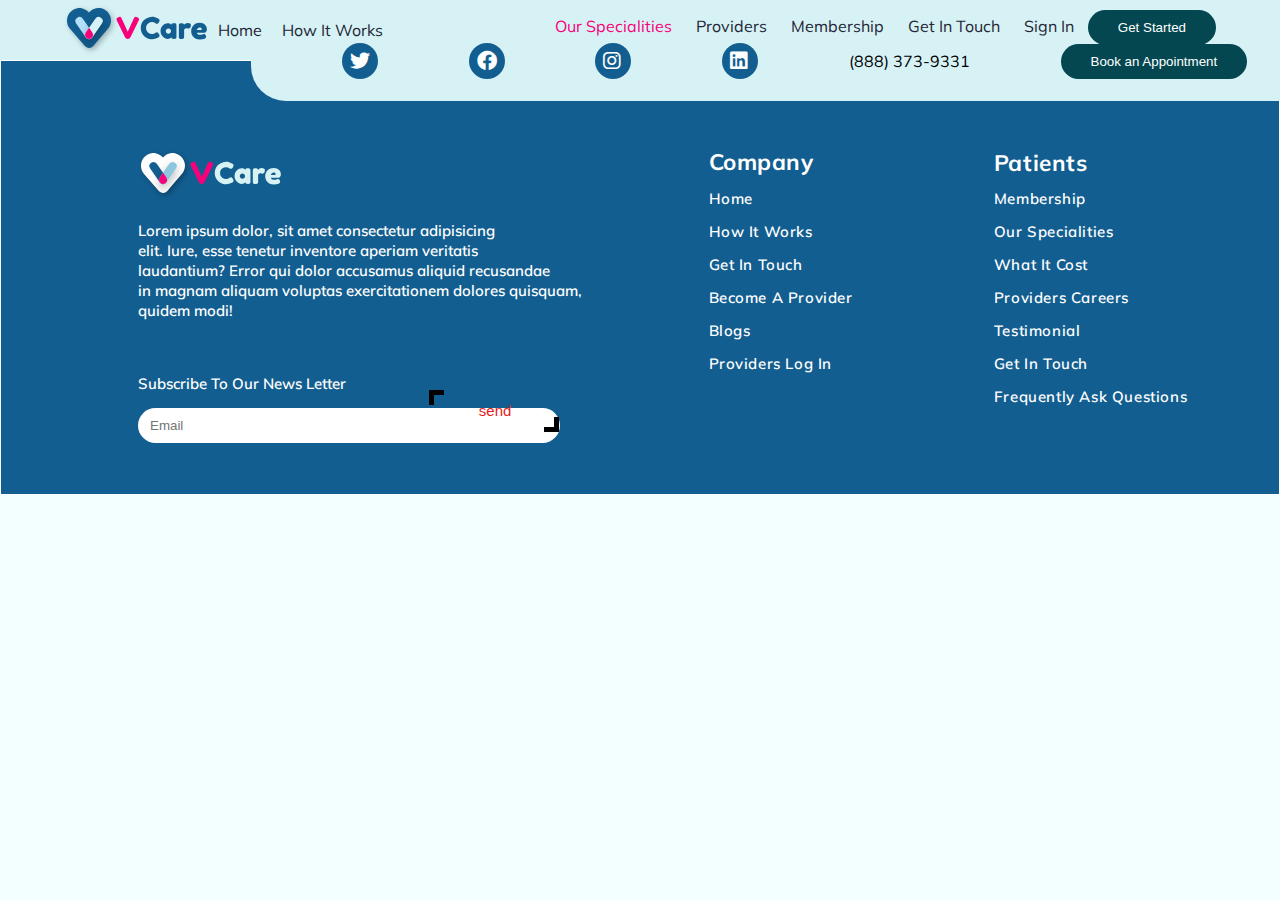
==== commit 9f55c209: "modified footer and header" ====
--- a/index.html
+++ b/index.html
@@ -12,423 +12,61 @@
     />
     <link rel="stylesheet" href="styles.css" />
     <title>vicsoft</title>
-    <link
-      href="https://fonts.googleapis.com/css2?family=Mulish:ital,wght@0,200..1000;1,200..1000&display=swap"
-      rel="stylesheet"
-    />
-    <link
-      href="https://fonts.googleapis.com/css2?family=Mulish:ital,wght@0,200..1000;1,200..1000&display=swap"
-      rel="stylesheet"
-    />
-  </head>
-  <body>
+    <link href="https://fonts.googleapis.com/css2?family=Mulish:ital,wght@0,200..1000;1,200..1000&display=swap" rel="stylesheet">
+</head>
+<body>
     <header>
-      <nav>
+    <nav>
+        
         <div class="flex1">
-          <svg
-            width="144"
-            height="50"
-            viewBox="0 0 144 50"
-            fill="none"
-            xmlns="http://www.w3.org/2000/svg"
-          >
-            <g filter="url(#filter0_d_4_11)">
-              <path
-                d="M24.4251 42.953C24.1946 42.9276 23.9641 42.887 23.7387 42.8312C22.6215 42.5571 21.6245 41.948 20.863 41.0597L5.80801 23.6035L4.66573 21.9487C3.15272 19.2838 2.66676 16.2078 3.22286 13.1927C4.15973 8.13702 8.33303 4.03565 13.3681 3.21842C15.0414 2.94939 16.7197 3.0103 18.3229 3.40115C20.4371 3.9189 22.396 5.01023 23.9842 6.55332L24.9511 7.53806L25.8529 6.63961C28.1925 4.30467 31.2787 3.0103 34.5502 3.00015C35.5522 2.99508 36.5492 3.1169 37.5061 3.35547C43.0772 4.7209 46.9849 9.7461 47 15.5784C47.005 18.0148 46.3136 20.4005 44.996 22.4766L44.7555 22.8218C44.3848 23.3598 43.9138 23.9182 43.3176 24.5121L29.2947 41.0343C28.0873 42.4556 26.2737 43.1763 24.4351 42.9632L24.4251 42.953Z"
-                fill="#135E90"
-              />
-            </g>
-            <rect
-              width="8.10843"
-              height="24.8366"
-              rx="4.05422"
-              transform="matrix(0.817213 -0.576335 0.570818 0.821077 9.85715 15.1552)"
-              fill="#B3E1F9"
-            />
-            <g filter="url(#filter1_d_4_11)">
-              <rect
-                width="8.10843"
-                height="24.8366"
-                rx="4.05422"
-                transform="matrix(0.817213 0.576335 -0.570818 0.821077 33.6229 10.482)"
-                fill="#D6F2F5"
-              />
-            </g>
-            <path
-              fill-rule="evenodd"
-              clip-rule="evenodd"
-              d="M25.0532 22.8089L28.3464 27.5459C29.6245 29.3844 29.1773 31.9209 27.3475 33.2113C26.6474 33.705 25.8465 33.9448 25.0527 33.9498C24.2592 33.9446 23.4586 33.7048 22.7589 33.2113C20.9291 31.9209 20.4819 29.3844 21.76 27.5459L25.0532 22.8089Z"
-              fill="#F8007A"
-            />
-            <path
-              d="M90.94 28.24L91.48 27.85C92.16 27.45 92.64 27.25 92.92 27.25C93.54 27.25 94.21 27.81 94.93 28.93C95.37 29.63 95.59 30.19 95.59 30.61C95.59 31.03 95.45 31.38 95.17 31.66C94.91 31.94 94.6 32.19 94.24 32.41C93.88 32.63 93.53 32.84 93.19 33.04C92.87 33.24 92.2 33.5 91.18 33.82C90.16 34.14 89.17 34.3 88.21 34.3C87.27 34.3 86.31 34.18 85.33 33.94C84.37 33.68 83.37 33.26 82.33 32.68C81.31 32.08 80.39 31.36 79.57 30.52C78.75 29.66 78.07 28.57 77.53 27.25C77.01 25.91 76.75 24.46 76.75 22.9C76.75 21.34 77.01 19.93 77.53 18.67C78.05 17.39 78.71 16.34 79.51 15.52C80.33 14.68 81.26 13.98 82.3 13.42C84.26 12.34 86.23 11.8 88.21 11.8C89.15 11.8 90.1 11.95 91.06 12.25C92.04 12.53 92.78 12.82 93.28 13.12L94 13.54C94.36 13.76 94.64 13.94 94.84 14.08C95.36 14.5 95.62 14.98 95.62 15.52C95.62 16.04 95.41 16.59 94.99 17.17C94.21 18.25 93.51 18.79 92.89 18.79C92.53 18.79 92.02 18.57 91.36 18.13C90.52 17.45 89.4 17.11 88 17.11C86.7 17.11 85.42 17.56 84.16 18.46C83.56 18.9 83.06 19.52 82.66 20.32C82.26 21.12 82.06 22.03 82.06 23.05C82.06 24.05 82.26 24.95 82.66 25.75C83.06 26.55 83.57 27.18 84.19 27.64C85.41 28.52 86.68 28.96 88 28.96C88.62 28.96 89.2 28.88 89.74 28.72C90.3 28.56 90.7 28.4 90.94 28.24ZM107.235 19.87C107.355 18.75 108.145 18.19 109.605 18.19C110.385 18.19 110.965 18.25 111.345 18.37C111.725 18.49 111.985 18.7 112.125 19C112.285 19.3 112.375 19.57 112.395 19.81C112.435 20.03 112.455 20.37 112.455 20.83V31.33C112.455 31.79 112.435 32.14 112.395 32.38C112.375 32.6 112.295 32.86 112.155 33.16C111.875 33.68 111.185 33.94 110.085 33.94C109.005 33.94 108.275 33.81 107.895 33.55C107.535 33.27 107.325 32.87 107.265 32.35C106.525 33.41 105.285 33.94 103.545 33.94C101.825 33.94 100.225 33.15 98.7454 31.57C97.2654 29.99 96.5254 28.16 96.5254 26.08C96.5254 23.98 97.2654 22.15 98.7454 20.59C100.245 19.01 101.885 18.22 103.665 18.22C104.345 18.22 104.965 18.34 105.525 18.58C106.085 18.82 106.475 19.05 106.695 19.27C106.915 19.47 107.095 19.67 107.235 19.87ZM101.775 26.11C101.775 26.77 102.035 27.37 102.555 27.91C103.075 28.43 103.705 28.69 104.445 28.69C105.185 28.69 105.795 28.42 106.275 27.88C106.775 27.34 107.025 26.75 107.025 26.11C107.025 25.45 106.785 24.84 106.305 24.28C105.845 23.72 105.215 23.44 104.415 23.44C103.635 23.44 102.995 23.72 102.495 24.28C102.015 24.84 101.775 25.45 101.775 26.11ZM125.586 18.37C125.966 18.49 126.276 18.7 126.516 19C126.776 19.28 126.906 19.74 126.906 20.38C126.906 21.02 126.716 21.72 126.336 22.48C125.956 23.24 125.406 23.62 124.686 23.62C124.326 23.62 123.976 23.54 123.636 23.38C123.316 23.22 122.886 23.14 122.346 23.14C121.806 23.14 121.296 23.33 120.816 23.71C120.356 24.09 120.126 24.55 120.126 25.09V31.39C120.126 31.85 120.106 32.2 120.066 32.44C120.046 32.66 119.956 32.92 119.796 33.22C119.496 33.74 118.716 34 117.456 34C116.496 34 115.806 33.83 115.386 33.49C115.066 33.21 114.886 32.78 114.846 32.2C114.846 32 114.846 31.71 114.846 31.33V20.8C114.846 20.34 114.856 20 114.876 19.78C114.916 19.54 115.006 19.28 115.146 19C115.426 18.46 116.206 18.19 117.486 18.19C118.686 18.19 119.436 18.42 119.736 18.88C119.956 19.2 120.066 19.53 120.066 19.87C120.166 19.73 120.306 19.56 120.486 19.36C120.686 19.16 121.096 18.89 121.716 18.55C122.336 18.21 122.876 18.04 123.336 18.04C123.816 18.04 124.216 18.07 124.536 18.13C124.856 18.17 125.206 18.25 125.586 18.37ZM142.889 24.22C142.889 25.44 142.579 26.35 141.959 26.95C141.359 27.53 140.689 27.82 139.949 27.82H132.839C132.839 28.38 133.169 28.85 133.829 29.23C134.489 29.61 135.149 29.8 135.809 29.8C136.969 29.8 137.879 29.68 138.539 29.44L138.869 29.32C139.349 29.1 139.749 28.99 140.069 28.99C140.709 28.99 141.259 29.44 141.719 30.34C141.979 30.88 142.109 31.34 142.109 31.72C142.109 33.5 139.979 34.39 135.719 34.39C134.239 34.39 132.919 34.14 131.759 33.64C130.619 33.12 129.729 32.44 129.089 31.6C127.829 29.98 127.199 28.17 127.199 26.17C127.199 23.65 128.009 21.64 129.629 20.14C131.269 18.62 133.309 17.86 135.749 17.86C138.529 17.86 140.569 18.84 141.869 20.8C142.549 21.84 142.889 22.98 142.889 24.22ZM136.559 25.09C137.319 25.09 137.699 24.77 137.699 24.13C137.699 23.67 137.519 23.3 137.159 23.02C136.819 22.74 136.319 22.6 135.659 22.6C135.019 22.6 134.379 22.87 133.739 23.41C133.099 23.93 132.779 24.49 132.779 25.09H136.559Z"
-              fill="#135E90"
-            />
-            <path
-              d="M73.27 12.34C74.45 12.92 75.04 13.56 75.04 14.26C75.04 14.58 74.89 15.06 74.59 15.7L66.31 32.5C66.09 32.94 65.75 33.3 65.29 33.58C64.85 33.84 64.39 33.97 63.91 33.97H63.61C63.11 33.97 62.63 33.84 62.17 33.58C61.73 33.3 61.4 32.94 61.18 32.5L52.9 15.7C52.6 15.06 52.45 14.58 52.45 14.26C52.45 13.56 53.04 12.92 54.22 12.34C54.88 12 55.38 11.83 55.72 11.83C56.08 11.83 56.35 11.87 56.53 11.95C56.71 12.03 56.88 12.17 57.04 12.37C57.22 12.61 57.38 12.88 57.52 13.18C57.68 13.46 58.07 14.29 58.69 15.67C59.31 17.03 59.97 18.48 60.67 20.02C61.39 21.56 62.06 23.02 62.68 24.4C63.32 25.76 63.68 26.52 63.76 26.68L69.76 13.54C69.92 13.16 70.06 12.86 70.18 12.64C70.54 12.1 70.98 11.83 71.5 11.83C72.02 11.83 72.61 12 73.27 12.34Z"
-              fill="#F8007A"
-            />
-            <defs>
-              <filter
-                id="filter0_d_4_11"
-                x="0"
-                y="0"
-                width="54"
-                height="50"
-                filterUnits="userSpaceOnUse"
-                color-interpolation-filters="sRGB"
-              >
-                <feFlood flood-opacity="0" result="BackgroundImageFix" />
-                <feColorMatrix
-                  in="SourceAlpha"
-                  type="matrix"
-                  values="0 0 0 0 0 0 0 0 0 0 0 0 0 0 0 0 0 0 127 0"
-                  result="hardAlpha"
-                />
-                <feOffset dx="2" dy="2" />
-                <feGaussianBlur stdDeviation="2.5" />
-                <feColorMatrix
-                  type="matrix"
-                  values="0 0 0 0 0 0 0 0 0 0 0 0 0 0 0 0 0 0 0.22 0"
-                />
-                <feBlend
-                  mode="normal"
-                  in2="BackgroundImageFix"
-                  result="effect1_dropShadow_4_11"
-                />
-                <feBlend
-                  mode="normal"
-                  in="SourceGraphic"
-                  in2="effect1_dropShadow_4_11"
-                  result="shape"
-                />
-              </filter>
-              <filter
-                id="filter1_d_4_11"
-                x="13.0314"
-                y="8.08004"
-                width="33.6322"
-                height="37.8698"
-                filterUnits="userSpaceOnUse"
-                color-interpolation-filters="sRGB"
-              >
-                <feFlood flood-opacity="0" result="BackgroundImageFix" />
-                <feColorMatrix
-                  in="SourceAlpha"
-                  type="matrix"
-                  values="0 0 0 0 0 0 0 0 0 0 0 0 0 0 0 0 0 0 127 0"
-                  result="hardAlpha"
-                />
-                <feOffset dy="4" />
-                <feGaussianBlur stdDeviation="4" />
-                <feColorMatrix
-                  type="matrix"
-                  values="0 0 0 0 0 0 0 0 0 0 0 0 0 0 0 0 0 0 0.25 0"
-                />
-                <feBlend
-                  mode="normal"
-                  in2="BackgroundImageFix"
-                  result="effect1_dropShadow_4_11"
-                />
-                <feBlend
-                  mode="normal"
-                  in="SourceGraphic"
-                  in2="effect1_dropShadow_4_11"
-                  result="shape"
-                />
-              </filter>
-            </defs>
-          </svg>
-
-          <a href="index.html">Home</a>
-          <a href="about.html">How It Works</a>
+            <svg width="144" height="50" viewBox="0 0 144 50" fill="none" xmlns="http://www.w3.org/2000/svg">
+                <g filter="url(#filter0_d_4_11)">
+                <path d="M24.4251 42.953C24.1946 42.9276 23.9641 42.887 23.7387 42.8312C22.6215 42.5571 21.6245 41.948 20.863 41.0597L5.80801 23.6035L4.66573 21.9487C3.15272 19.2838 2.66676 16.2078 3.22286 13.1927C4.15973 8.13702 8.33303 4.03565 13.3681 3.21842C15.0414 2.94939 16.7197 3.0103 18.3229 3.40115C20.4371 3.9189 22.396 5.01023 23.9842 6.55332L24.9511 7.53806L25.8529 6.63961C28.1925 4.30467 31.2787 3.0103 34.5502 3.00015C35.5522 2.99508 36.5492 3.1169 37.5061 3.35547C43.0772 4.7209 46.9849 9.7461 47 15.5784C47.005 18.0148 46.3136 20.4005 44.996 22.4766L44.7555 22.8218C44.3848 23.3598 43.9138 23.9182 43.3176 24.5121L29.2947 41.0343C28.0873 42.4556 26.2737 43.1763 24.4351 42.9632L24.4251 42.953Z" fill="#135E90"/>
+                </g>
+                <rect width="8.10843" height="24.8366" rx="4.05422" transform="matrix(0.817213 -0.576335 0.570818 0.821077 9.85715 15.1552)" fill="#B3E1F9"/>
+                <g filter="url(#filter1_d_4_11)">
+                <rect width="8.10843" height="24.8366" rx="4.05422" transform="matrix(0.817213 0.576335 -0.570818 0.821077 33.6229 10.482)" fill="#D6F2F5"/>
+                </g>
+                <path fill-rule="evenodd" clip-rule="evenodd" d="M25.0532 22.8089L28.3464 27.5459C29.6245 29.3844 29.1773 31.9209 27.3475 33.2113C26.6474 33.705 25.8465 33.9448 25.0527 33.9498C24.2592 33.9446 23.4586 33.7048 22.7589 33.2113C20.9291 31.9209 20.4819 29.3844 21.76 27.5459L25.0532 22.8089Z" fill="#F8007A"/>
+                <path d="M90.94 28.24L91.48 27.85C92.16 27.45 92.64 27.25 92.92 27.25C93.54 27.25 94.21 27.81 94.93 28.93C95.37 29.63 95.59 30.19 95.59 30.61C95.59 31.03 95.45 31.38 95.17 31.66C94.91 31.94 94.6 32.19 94.24 32.41C93.88 32.63 93.53 32.84 93.19 33.04C92.87 33.24 92.2 33.5 91.18 33.82C90.16 34.14 89.17 34.3 88.21 34.3C87.27 34.3 86.31 34.18 85.33 33.94C84.37 33.68 83.37 33.26 82.33 32.68C81.31 32.08 80.39 31.36 79.57 30.52C78.75 29.66 78.07 28.57 77.53 27.25C77.01 25.91 76.75 24.46 76.75 22.9C76.75 21.34 77.01 19.93 77.53 18.67C78.05 17.39 78.71 16.34 79.51 15.52C80.33 14.68 81.26 13.98 82.3 13.42C84.26 12.34 86.23 11.8 88.21 11.8C89.15 11.8 90.1 11.95 91.06 12.25C92.04 12.53 92.78 12.82 93.28 13.12L94 13.54C94.36 13.76 94.64 13.94 94.84 14.08C95.36 14.5 95.62 14.98 95.62 15.52C95.62 16.04 95.41 16.59 94.99 17.17C94.21 18.25 93.51 18.79 92.89 18.79C92.53 18.79 92.02 18.57 91.36 18.13C90.52 17.45 89.4 17.11 88 17.11C86.7 17.11 85.42 17.56 84.16 18.46C83.56 18.9 83.06 19.52 82.66 20.32C82.26 21.12 82.06 22.03 82.06 23.05C82.06 24.05 82.26 24.95 82.66 25.75C83.06 26.55 83.57 27.18 84.19 27.64C85.41 28.52 86.68 28.96 88 28.96C88.62 28.96 89.2 28.88 89.74 28.72C90.3 28.56 90.7 28.4 90.94 28.24ZM107.235 19.87C107.355 18.75 108.145 18.19 109.605 18.19C110.385 18.19 110.965 18.25 111.345 18.37C111.725 18.49 111.985 18.7 112.125 19C112.285 19.3 112.375 19.57 112.395 19.81C112.435 20.03 112.455 20.37 112.455 20.83V31.33C112.455 31.79 112.435 32.14 112.395 32.38C112.375 32.6 112.295 32.86 112.155 33.16C111.875 33.68 111.185 33.94 110.085 33.94C109.005 33.94 108.275 33.81 107.895 33.55C107.535 33.27 107.325 32.87 107.265 32.35C106.525 33.41 105.285 33.94 103.545 33.94C101.825 33.94 100.225 33.15 98.7454 31.57C97.2654 29.99 96.5254 28.16 96.5254 26.08C96.5254 23.98 97.2654 22.15 98.7454 20.59C100.245 19.01 101.885 18.22 103.665 18.22C104.345 18.22 104.965 18.34 105.525 18.58C106.085 18.82 106.475 19.05 106.695 19.27C106.915 19.47 107.095 19.67 107.235 19.87ZM101.775 26.11C101.775 26.77 102.035 27.37 102.555 27.91C103.075 28.43 103.705 28.69 104.445 28.69C105.185 28.69 105.795 28.42 106.275 27.88C106.775 27.34 107.025 26.75 107.025 26.11C107.025 25.45 106.785 24.84 106.305 24.28C105.845 23.72 105.215 23.44 104.415 23.44C103.635 23.44 102.995 23.72 102.495 24.28C102.015 24.84 101.775 25.45 101.775 26.11ZM125.586 18.37C125.966 18.49 126.276 18.7 126.516 19C126.776 19.28 126.906 19.74 126.906 20.38C126.906 21.02 126.716 21.72 126.336 22.48C125.956 23.24 125.406 23.62 124.686 23.62C124.326 23.62 123.976 23.54 123.636 23.38C123.316 23.22 122.886 23.14 122.346 23.14C121.806 23.14 121.296 23.33 120.816 23.71C120.356 24.09 120.126 24.55 120.126 25.09V31.39C120.126 31.85 120.106 32.2 120.066 32.44C120.046 32.66 119.956 32.92 119.796 33.22C119.496 33.74 118.716 34 117.456 34C116.496 34 115.806 33.83 115.386 33.49C115.066 33.21 114.886 32.78 114.846 32.2C114.846 32 114.846 31.71 114.846 31.33V20.8C114.846 20.34 114.856 20 114.876 19.78C114.916 19.54 115.006 19.28 115.146 19C115.426 18.46 116.206 18.19 117.486 18.19C118.686 18.19 119.436 18.42 119.736 18.88C119.956 19.2 120.066 19.53 120.066 19.87C120.166 19.73 120.306 19.56 120.486 19.36C120.686 19.16 121.096 18.89 121.716 18.55C122.336 18.21 122.876 18.04 123.336 18.04C123.816 18.04 124.216 18.07 124.536 18.13C124.856 18.17 125.206 18.25 125.586 18.37ZM142.889 24.22C142.889 25.44 142.579 26.35 141.959 26.95C141.359 27.53 140.689 27.82 139.949 27.82H132.839C132.839 28.38 133.169 28.85 133.829 29.23C134.489 29.61 135.149 29.8 135.809 29.8C136.969 29.8 137.879 29.68 138.539 29.44L138.869 29.32C139.349 29.1 139.749 28.99 140.069 28.99C140.709 28.99 141.259 29.44 141.719 30.34C141.979 30.88 142.109 31.34 142.109 31.72C142.109 33.5 139.979 34.39 135.719 34.39C134.239 34.39 132.919 34.14 131.759 33.64C130.619 33.12 129.729 32.44 129.089 31.6C127.829 29.98 127.199 28.17 127.199 26.17C127.199 23.65 128.009 21.64 129.629 20.14C131.269 18.62 133.309 17.86 135.749 17.86C138.529 17.86 140.569 18.84 141.869 20.8C142.549 21.84 142.889 22.98 142.889 24.22ZM136.559 25.09C137.319 25.09 137.699 24.77 137.699 24.13C137.699 23.67 137.519 23.3 137.159 23.02C136.819 22.74 136.319 22.6 135.659 22.6C135.019 22.6 134.379 22.87 133.739 23.41C133.099 23.93 132.779 24.49 132.779 25.09H136.559Z" fill="#135E90"/>
+                <path d="M73.27 12.34C74.45 12.92 75.04 13.56 75.04 14.26C75.04 14.58 74.89 15.06 74.59 15.7L66.31 32.5C66.09 32.94 65.75 33.3 65.29 33.58C64.85 33.84 64.39 33.97 63.91 33.97H63.61C63.11 33.97 62.63 33.84 62.17 33.58C61.73 33.3 61.4 32.94 61.18 32.5L52.9 15.7C52.6 15.06 52.45 14.58 52.45 14.26C52.45 13.56 53.04 12.92 54.22 12.34C54.88 12 55.38 11.83 55.72 11.83C56.08 11.83 56.35 11.87 56.53 11.95C56.71 12.03 56.88 12.17 57.04 12.37C57.22 12.61 57.38 12.88 57.52 13.18C57.68 13.46 58.07 14.29 58.69 15.67C59.31 17.03 59.97 18.48 60.67 20.02C61.39 21.56 62.06 23.02 62.68 24.4C63.32 25.76 63.68 26.52 63.76 26.68L69.76 13.54C69.92 13.16 70.06 12.86 70.18 12.64C70.54 12.1 70.98 11.83 71.5 11.83C72.02 11.83 72.61 12 73.27 12.34Z" fill="#F8007A"/>
+                <defs>
+                <filter id="filter0_d_4_11" x="0" y="0" width="54" height="50" filterUnits="userSpaceOnUse" color-interpolation-filters="sRGB">
+                <feFlood flood-opacity="0" result="BackgroundImageFix"/>
+                <feColorMatrix in="SourceAlpha" type="matrix" values="0 0 0 0 0 0 0 0 0 0 0 0 0 0 0 0 0 0 127 0" result="hardAlpha"/>
+                <feOffset dx="2" dy="2"/>
+                <feGaussianBlur stdDeviation="2.5"/>
+                <feColorMatrix type="matrix" values="0 0 0 0 0 0 0 0 0 0 0 0 0 0 0 0 0 0 0.22 0"/>
+                <feBlend mode="normal" in2="BackgroundImageFix" result="effect1_dropShadow_4_11"/>
+                <feBlend mode="normal" in="SourceGraphic" in2="effect1_dropShadow_4_11" result="shape"/>
+                </filter>
+                <filter id="filter1_d_4_11" x="13.0314" y="8.08004" width="33.6322" height="37.8698" filterUnits="userSpaceOnUse" color-interpolation-filters="sRGB">
+                <feFlood flood-opacity="0" result="BackgroundImageFix"/>
+                <feColorMatrix in="SourceAlpha" type="matrix" values="0 0 0 0 0 0 0 0 0 0 0 0 0 0 0 0 0 0 127 0" result="hardAlpha"/>
+                <feOffset dy="4"/>
+                <feGaussianBlur stdDeviation="4"/>
+                <feColorMatrix type="matrix" values="0 0 0 0 0 0 0 0 0 0 0 0 0 0 0 0 0 0 0.25 0"/>
+                <feBlend mode="normal" in2="BackgroundImageFix" result="effect1_dropShadow_4_11"/>
+                <feBlend mode="normal" in="SourceGraphic" in2="effect1_dropShadow_4_11" result="shape"/>
+                </filter>
+                </defs>
+                </svg>
+ 
+            <a href="index.html">Home</a>
+            <a href="about.html">How It Works</a>
         </div>
         <div class="flex 2">
-          <a href="work.html" class="active">Our Specialities</a>
-          <a href="workers.html">Providers</a>
-          <a href="membership.html">Membership</a>
-          <a href="contact.html">Get In Touch</a>
-          <a href="register.html">Sign In</a>
-          <button type="button">Get Started</button>
-        </div>
-      </nav>
-    </header>
-
-    <div class="homebanner">
-      <div class="imagesection">
-
-        <div class="img1"></div>
-        <svg
-          width="400"
-          height="400"
-          viewBox="0 0 422 451"
-          fill="none"
-          xmlns="http://www.w3.org/2000/svg"
-          class="img2"
-        >
-          <path
-            fill-rule="evenodd"
-            clip-rule="evenodd"
-            d="M419.957 200.96C424.946 242.578 412.543 283.9 393.661 321.323C372.092 364.072 347.115 408.556 304.348 430.089C259.931 452.453 204.797 457.883 158.498 439.729C114.125 422.331 86.8063 378.031 64.353 335.988C46.101 301.812 53.6536 261.41 43.3217 224.069C32.1703 183.765 -4.99292 149.845 1.41551 108.521C8.04148 65.7941 37.714 24.3047 77.0755 6.41222C115.412 -11.0141 158.577 12.3751 200.295 18.1167C232.602 22.5631 265.244 21.7189 294.403 36.3232C324.217 51.256 347.124 75.2704 367.345 101.785C390.507 132.157 415.411 163.035 419.957 200.96Z"
-            fill="#F8007A"
-          />
-        </svg>
-
-        <svg
-          width="493"
-          height="314"
-          viewBox="0 0 493 414"
-          fill="none"
-          xmlns="http://www.w3.org/2000/svg"
-          class="img3"
-        >
-          <path
-            fill-rule="evenodd"
-            clip-rule="evenodd"
-            d="M86.7588 376.754C53.0623 349.132 32.6225 309.214 19.8486 267.557C5.25672 219.972 -8.02804 168.633 8.54763 121.702C25.763 72.9593 63.205 29.2044 110.994 9.49593C156.796 -9.39325 209.169 4.1686 256.269 19.5389C294.555 32.0331 317.971 67.7705 352.596 88.3393C389.968 110.54 442.254 109.231 467.19 144.836C492.974 181.649 500.582 234.122 483.94 275.872C467.731 316.534 404.286 321.756 368.866 347.476C341.436 367.394 294.393 371.852 262.014 381.886C228.905 392.146 231.847 418.597 197.598 413.266C158.367 407.158 117.464 401.925 86.7588 376.754Z"
-            fill="#8CC6DF"
-          />
-        </svg>
-
-        <svg
-          width="65"
-          height="110"
-          viewBox="0 0 91 125"
-          fill="none"
-          xmlns="http://www.w3.org/2000/svg"
-          class="img4"
-        >
-          <path
-            fill-rule="evenodd"
-            clip-rule="evenodd"
-            d="M45.7576 124.665C36.908 124.61 27.9781 121.937 20.1737 116.433C-0.223348 102.048 -5.2088 73.7738 9.03842 53.2802L45.7484 0.47583L82.4584 53.2803C96.7056 73.7738 91.7201 102.048 71.3231 116.433C63.5241 121.934 54.6012 124.607 45.7576 124.665Z"
-            fill="#F8007A"
-          />
-        </svg>
-      </div>
-
-      <div class="textsection">
-        <h1>Healthcare <br />Always With You</h1>
-
-        <h4>
-          Get access to quality healthcare without ever <br />leaving your home,
-          your job or wherever you are. <br />
-          Get personalized, high-quality healthcare all from <br />
-          the ease of your smartphone.
-        </h4>
-
-        <div class="butt">
-          <button type="button">Book an Appointment</button>
-        </div>
-      </div>
-    </div>
-
-    <div class="banner2">
-      <div class="tsection2">
-        <h1 class="h1">
-          Redefining <br />
-          Healthcare System
-        </h1>
-        <h4 class="h2">
-          Our approach to care is all about breaking down the walls <br />
-          of an office and supporting your health wherever you are. <br />
-          VCare specialists, lincensed and certified doctors <br />
-          are just clicks away.
-        </h4>
-        <div class="butt2">
-        <button type="button">Book an Appointment</button>
-      </div>
-      </div>
-
-      <div class="imgsection2">
-        <svg
-          width="521"
-          height="508"
-          viewBox="0 0 521 508"
-          fill="none"
-          xmlns="http://www.w3.org/2000/svg"
-          class="sec1"
-        >
-          <path
-            fill-rule="evenodd"
-            clip-rule="evenodd"
-            d="M276.807 2.78328C340.871 -4.04372 409.823 4.34178 457.131 48.0777C505.795 93.0666 521.911 162.137 520.855 228.402C519.818 293.521 494.427 354.116 451.477 403.073C405.078 455.961 346.903 512.623 276.807 506.58C208.789 500.717 178.017 423.74 129.863 375.346C81.9308 327.177 -0.312738 296.356 0.000894415 228.402C0.314354 160.487 78.5684 125.718 131.213 82.8088C175.837 46.4361 219.56 8.88364 276.807 2.78328Z"
-            fill="#F8007A"
-          />
-        </svg>
-
-        <div class="sec2"></div>
-      </div>
-    </div>
-
-
-    <div class="banner3">
-      <div class="tdsection">
-        <h1 class="hd1">Healthcare is Not Enough </h1>
-
-        <h4 class="hd2">High-Quality Healthcare from Compassionate and trusted Care Givers Does. <br>
-          Our Care givers create a new kind of relationship with 
-          you  by taking their time to <br> notice the details and listen to what's important to you.</h4>
-        </div>
-
-      <div class="picsection">
-<div class="pic1">
-  <div class="pc1">
-  <svg width="243" height="257" viewBox="0 0 243 257" fill="none" xmlns="http://www.w3.org/2000/svg">
-    <path fill-rule="evenodd" clip-rule="evenodd" d="M117.281 1.74315C156.039 -2.73953 200.784 -0.223446 226.49 29.1862C251.537 57.8423 241.987 100.866 236.919 138.619C232.72 169.896 223.568 200.516 200.593 222.102C178.305 243.042 147.675 247.899 117.281 251.024C81.8356 254.667 39.9938 266.56 14.9239 241.187C-10.1217 215.839 3.26112 174.166 6.21798 138.619C8.80832 107.478 11.001 76.08 30.6745 51.8341C52.535 24.893 82.8585 5.72449 117.281 1.74315Z" fill="#8CC6DF"/>
-    </svg>
-  </div>
-  <div class="pic11"></div>
-  <div class="end1">Courtney Warren (MD)</div>
-  <div class="end11">Family Practice Physician</div>
-</div>
-
-<div class="pic2">
-  <div class="pc2">
-    <svg width="243" height="257" viewBox="0 0 243 257" fill="none" xmlns="http://www.w3.org/2000/svg">
-      <path fill-rule="evenodd" clip-rule="evenodd" d="M117.281 1.74315C156.039 -2.73953 200.784 -0.223446 226.49 29.1862C251.537 57.8423 241.987 100.866 236.919 138.619C232.72 169.896 223.568 200.516 200.593 222.102C178.305 243.042 147.675 247.899 117.281 251.024C81.8356 254.667 39.9938 266.56 14.9239 241.187C-10.1217 215.839 3.26112 174.166 6.21798 138.619C8.80832 107.478 11.001 76.08 30.6745 51.8341C52.535 24.893 82.8585 5.72449 117.281 1.74315Z" fill="#F8007A"/>
-      </svg>      
-  </div>
-  <div class="pic12"></div>
-  <div class="end2">Jorge Williamson</div>
-  <div class="end12">Emergency Medicine</div>
-</div>
-
-<div class="pic3">
-  <div class="pc3">
-    <svg width="243" height="257" viewBox="0 0 243 257" fill="none" xmlns="http://www.w3.org/2000/svg">
-      <path fill-rule="evenodd" clip-rule="evenodd" d="M117.281 1.74315C156.039 -2.73953 200.784 -0.223446 226.49 29.1862C251.537 57.8423 241.987 100.866 236.919 138.619C232.72 169.896 223.568 200.516 200.593 222.102C178.305 243.042 147.675 247.899 117.281 251.024C81.8356 254.667 39.9938 266.56 14.9239 241.187C-10.1217 215.839 3.26112 174.166 6.21798 138.619C8.80832 107.478 11.001 76.08 30.6745 51.8341C52.535 24.893 82.8585 5.72449 117.281 1.74315Z" fill="#135E90"/>
-      </svg>      
-  </div>
-  <div class="pic13"></div>
-  <div class="end3">Tomothy Wilson</div>
-  <div class="end13">Family Practice Physician</div>
-</div>
-      </div>
-      <div class="house">
-      <div class="meet">Meet Our Doctors</div>
-      <button type="button" class="bt">Book an Appointment</button>
-      </div>
-    </div>
-
-
-
-    <div class="banner4">
-      <div class="ttsec">
-      <h1 class="hsec1">We Care For the Whole of You</h1>
-      <h4 class="hsec2">VCare Threat Over 50 Routine Medical Conditions. We have you covered from A to Z and are <br> here to support your wellbeing over time. From our licensed psychiatrists to a staff of <br>doctoral-level psychologists, we help support your wellness journey.
-<p>
-        Select membership plans and employers, we can offer treatment programs <br>
-        and plans to help manage specific issues and conditions.</h4>
-      </p>
-      </div>
-
-      <div class="photosec">
-        <div class="pht1">
-<div class="pht11">
-  <svg width="277" height="358" viewBox="0 0 244 257" fill="none" xmlns="http://www.w3.org/2000/svg">
-    <path fill-rule="evenodd" clip-rule="evenodd" d="M117.766 1.74315C156.663 -2.73953 201.568 -0.223446 227.366 29.1862C252.503 57.8423 242.919 100.866 237.833 138.619C233.619 169.896 224.433 200.516 201.376 222.102C179.008 243.042 148.268 247.899 117.766 251.024C82.1935 254.667 40.2017 266.56 15.0419 241.187C-10.0934 215.839 3.33736 174.166 6.30481 138.619C8.90444 107.478 11.105 76.08 30.849 51.8341C52.7878 24.893 83.2201 5.72449 117.766 1.74315Z" fill="#135E90"/>
-    </svg>    
-</div>
-<div class="pht13"></div>
-<div class="one">Urgent Care</div>
-<div class="two">When You are sick and <br> need to see a doctor</div>       
- </div>
-        
-        <div class="pht2">
-          <div class="pht22">
-            <svg width="277" height="358" viewBox="0 0 244 257" fill="none" xmlns="http://www.w3.org/2000/svg">
-              <path fill-rule="evenodd" clip-rule="evenodd" d="M117.766 1.74315C156.663 -2.73953 201.568 -0.223446 227.366 29.1862C252.503 57.8423 242.919 100.866 237.833 138.619C233.619 169.896 224.433 200.516 201.376 222.102C179.008 243.042 148.268 247.899 117.766 251.024C82.1934 254.667 40.2016 266.56 15.0418 241.187C-10.0935 215.839 3.33729 174.166 6.30475 138.619C8.90438 107.478 11.1049 76.08 30.8489 51.8341C52.7877 24.893 83.22 5.72449 117.766 1.74315Z" fill="#135E90"/>
-              </svg>              
-          </div>
-          <div class="pht21"></div>
-          <div class="three">Behavioural Health</div>
-          <div class="four">Behavioural Health  <br>Emotional Support from <br> the privacy of home</div>
-        </div>
-
-
-        <div class="pht3">
-          <div class="pht33">
-            <svg width="277" height="358" viewBox="0 0 244 257" fill="none" xmlns="http://www.w3.org/2000/svg">
-              <path fill-rule="evenodd" clip-rule="evenodd" d="M117.766 1.74315C156.663 -2.73953 201.568 -0.223446 227.366 29.1862C252.503 57.8423 242.919 100.866 237.833 138.619C233.619 169.896 224.433 200.516 201.376 222.102C179.008 243.042 148.268 247.899 117.766 251.024C82.1934 254.667 40.2017 266.56 15.0419 241.187C-10.0935 215.839 3.33732 174.166 6.30478 138.619C8.90441 107.478 11.105 76.08 30.849 51.8341C52.7878 24.893 83.22 5.72449 117.766 1.74315Z" fill="#F8007A"/>
-              </svg>
-          </div>
-          <div class="pht31"></div>
-          <div class="five">Preventive Healthcare</div>
-          <div class="six">Supporting your <br> day-to-day healthcare <br> choices and habits</div>
-        </div>
-
-
-        <div class="ph1">
-          <div class="ph11">
-            <svg width="277" height="358" viewBox="0 0 244 257" fill="none" xmlns="http://www.w3.org/2000/svg">
-              <path fill-rule="evenodd" clip-rule="evenodd" d="M117.766 1.74315C156.663 -2.73953 201.568 -0.223446 227.366 29.1862C252.503 57.8423 242.919 100.866 237.833 138.619C233.619 169.896 224.433 200.516 201.376 222.102C179.008 243.042 148.268 247.899 117.766 251.024C82.1935 254.667 40.2017 266.56 15.0419 241.187C-10.0934 215.839 3.33738 174.166 6.30484 138.619C8.90447 107.478 11.105 76.08 30.849 51.8341C52.7878 24.893 83.2201 5.72449 117.766 1.74315Z" fill="#F8007A"/>
-              </svg>              
-          </div>
-          <div class="ph12"></div>
-          <div class="seven">Chronic Care</div>
-          <div class="eight">Helping you manage <br>chronic health conditions</div>
-        </div>
-      </div>
-      <div class="hus">
-        <div class="base">Meet a Doctor</div>
-        <button type="button" class="mtn">Book an Appointment</button>
-
-      </div>
-    </div>
-
-
-
-    <div class="banner5">
-      <div class="bansec">
-        <svg width="495" height="370" viewBox="0 0 521 508" fill="none" xmlns="http://www.w3.org/2000/svg" class="svg">
-          <path fill-rule="evenodd" clip-rule="evenodd" d="M276.807 2.78334C340.871 -4.04366 409.823 4.34184 457.131 48.0777C505.795 93.0667 521.911 162.138 520.855 228.403C519.818 293.521 494.427 354.116 451.477 403.073C405.078 455.961 346.903 512.623 276.807 506.58C208.789 500.717 178.017 423.74 129.863 375.346C81.9308 327.177 -0.312738 296.356 0.000894415 228.403C0.314354 160.487 78.5684 125.718 131.213 82.8089C175.837 46.4362 219.56 8.8837 276.807 2.78334Z" fill="#F8007A"/>
-          </svg>
-      <div class="tech"></div>    
-      </div>
-
-      <div class="tez">
-        <h1 class="tez1">How it Work</h1>
-        <h4 class="tez2">Just book an appointment, chat via video on your <br>smartphone, and pick up your prescription from your <br>pharmacy. Our advanced technology is integrated with <br> most major insurers, labs, and pharmacies.</h4>
-        <div class="imma">
-          <div class="work">How it Work</div>
-        <button type="button" class="btc">Book an Appointment</button>
-      </div>
-      </div>
-    </div>
-
-    <div class="banner6">
-      <div class="bant1">
-        <h1 class="bant2">What People say about VCare</h1>
-        <h4 class="bant3">See what our members are saying about our service.</h4>
-      </div>
-
-      <div class="rdimgsec">
-        <div class="images">
-        <h2 class="rd1">Darlene Black</h2>
-        <h4 class="rd2">Esse qui pariatur ut consectetur cupidatat magna <br>consectetur ea sunt laborum sunt ut incididunt. <br> Ipsum magna labore eiusmod irure reprehenderit <br>duis culpa commodo. Nulla et fugiat laboris eu <br> velit tempor fugiat. Magna velit consequat eu <br>enim exercitation pariatur amet ex. </h4>
-      </div>
-      <div class="rdimg1"></div>
-
-      <div class="magnas">
-        <h2 class="rd3">Darlene Black</h2>
-        <h4 class="rd4">Esse qui pariatur ut consectetur cupidatat magna <br>consectetur ea sunt laborum sunt ut incididunt. <br> Ipsum magna labore eiusmod irure reprehenderit <br>duis culpa commodo. Nulla et fugiat laboris eu <br> velit tempor fugiat. Magna velit consequat eu <br>enim exercitation pariatur amet ex. </h4>
-      </div>
-      <div class="rdimg2"></div>
-
-
-      <div class="magenta">
-        <h2 class="rd5">Darlene Black</h2>
-        <h4 class="rd6">Esse qui pariatur ut consectetur cupidatat magna <br>consectetur ea sunt laborum sunt ut incididunt. <br> Ipsum magna labore eiusmod irure reprehenderit <br>duis culpa commodo. Nulla et fugiat laboris eu <br> velit tempor fugiat. Magna velit consequat eu <br>enim exercitation pariatur amet ex. </h4>
-      </div>
-      <div class="rdimg3"></div>
-      </div>
-
-  
-    </div>
-
-
-    <footer>
+            <a href="work.html" class="active">Our Specialities</a>
+            <a href="workers.html">Providers</a>
+            <a href="membership.html">Membership</a>
+            <a href="contact.html">Get In Touch</a>
+            <a href="register.html">Sign In</a>
+            <button type="button">Get Started</button>
+        </div>
+          
+    </nav>
+</header>
+      <footer>
       <div class="rectangel">
         <div class="footer-contactus">
           <i class="fa-brands fa-twitter"></i>
@@ -592,5 +230,6 @@
         </div>
       </div>
     </footer>
-  </body>
-</html>
+</body>
+</html> 
+
--- a/styles.css
+++ b/styles.css
@@ -4,36 +4,36 @@
 body {
   margin: 0;
   padding: 0;
-}
+  font-family: "mulish", sans-serif;
+  font-optical-sizing: auto;
+  font-weight: 20px;
+  font-style: normal;
+  background: #f3feff;
+}
+
 
 footer {
-  position: relative;
-  /* width: 1366px; */
+  min-height: 435px;
+  background-color: white;
+}
+.rectangel {
   height: 435px;
-  background-color: white;
-  align-items: center;
+  border: 1.5px solid #ffffff;
+  background: #135e90;
+}
+.ftcnt {
+  display: flex;
+  justify-content: space-around;
+}
+.footer-contactus {
+  display: flex;
   justify-content: space-evenly;
-  flex-flow: row;
-  bottom: 5px;
-}
-.rectangel {
-  position: absolute;
-  width: 1366px;
-  height: 400px;
-  border: 1.5px solid #ffffff;
-  top: 35px;
-  background: #135e90;
-}
-
-.footer-contactus {
-  display: flex;
-  justify-content: space-evenly;
   align-items: center;
   width: 1087px;
-  height: 70px;
+  height: 80px;
   border-radius: 35px;
   background: #d6f2f5;
-  margin: -40px 0 0 139px;
+  margin: -40px 250px 0 250px;
 }
 i {
   width: 36px;
@@ -46,27 +46,31 @@
   align-items: center;
 }
 
-.contact-button {
+/* .contact-button {
   border-radius: 80px;
   width: 237px;
   height: 40px;
   color: white;
   background: #135e90;
-}
+ } */
+
 .ft-container {
   display: flex;
   justify-content: space-between;
   align-items: center;
   margin: 0 0 0 137px;
   color: #ffffff;
+  font-family: "Mulish", sans-serif;
+  font-size: 14px;
+  font-weight: 600;
 }
 .flx1 {
   flex: 2;
   align-items: center;
   width: 397px;
   height: 120px;
-  font-family: "Mulish";
-  font-size: 14px;
+  font-family: "Mulish", sans-serif;
+  font-size: 15px;
   font-weight: 600;
   line-height: 20px;
   letter-spacing: 0em;
@@ -79,8 +83,8 @@
   text-transform: capitalize;
   width: 220px;
   height: 223px;
-  font-family: "Mulish";
-  font-size: 14px;
+  font-family: "Mulish", sans-serif;
+  font-size: 15px;
   font-weight: 600;
   line-height: 18px;
   letter-spacing: 0.04em;
@@ -88,25 +92,25 @@
 }
 .flx3 {
   flex: 1;
-  justify-content: space-around;
-  align-items: center;
+  align-self: center;
   text-transform: capitalize;
   width: 220px;
   height: 256px;
-  font-family: "Mulish";
-  font-size: 14px;
+  font-family: "Mulish", sans-serif;
+  font-size: 15px;
   font-weight: 600;
   line-height: 18px;
   letter-spacing: 0.04em;
   text-align: left;
+  margin-top: 34.1px;
 }
 .flx4 {
   align-items: center;
   margin: -50px 0 0 137px;
   text-transform: capitalize;
   color: #ffffff;
-  font-family: "Mulish";
-  font-size: 14px;
+  font-family: "Mulish", sans-serif;
+  font-size: 15px;
   font-weight: 600;
 }
 input {
@@ -114,16 +118,91 @@
   height: 35px;
   width: 422px;
   border: #ffffff;
-}
+  margin-left: 10px;
+}
+input:focus {
+  outline: none;
+}
+.black{
+  
+  margin-top: -30px;
+  color: #135e90;
+}
+
+.bttn {
+  text-transform: uppercase;
+  text-align: center;
+  font-size: 11px;
+  text-decoration: none;
+  color: white;
+  background: #135e90;
+  border: 1px solid white;
+  cursor: pointer;
+  transition: ease-out 0.5s;
+  -webkit-transition: ease-out 0.5s;
+  -moz-transition: ease-out 0.5s;
+  height: 32px;
+  width: 100px;
+  font-family: "Mulish", sans-serif;
+}
+
+
+.bttn:hover {
+  color: red;
+  font-family: "Mulish", sans-serif;
+  background: #123 ;
+  font-size: 12px; 
+} 
+
 .btn {
-  border-radius: 16.5px;
-  background: #135e90;
-  width: 87px;
-  height: 33px;
-  border: #135e90;
-  color: #ffffff;
-  text-transform: uppercase;
-}
+  
+  height: 40px;
+  width: 180px;
+  margin-top: -30px;
+  cursor: pointer;
+  position: relative;
+  padding: 3px 15px;
+  background: transparent;
+  color: rgb(228, 28, 28);
+  font-size: 15px;
+  border-top-right-radius: 10px;
+  border-bottom-left-radius: 10px;
+  transition: all 1s;
+  &:after,
+  &:before {
+    content: " ";
+    width: 10px;
+    height: 10px;
+    position: absolute;
+    border: 0px solid #111010;
+    transition: all 1s;
+  }
+  &:after {
+    top: -1px;
+    left: -1px;
+    border-top: 5px solid black;
+    border-left: 5px solid black;
+  }
+  &:before {
+    bottom: -1px;
+    right: 1px;
+    border-bottom: 5px solid black;
+    border-right: 5px solid black;
+  }
+  &:hover {
+    border-top-right-radius: 0px;
+    border-bottom-left-radius: 0px;
+    background: rgba(0, 0, 0, 0.5);
+    color: black;
+    &:before,
+    &:after {
+      width: 100%;
+      height: 100%;
+      border-color: #135e90;
+    }
+  }
+}
+
 .bkb {
   display: flex;
   justify-content: center;
@@ -134,6 +213,7 @@
   width: 422px;
   margin-left: 137px;
   border-radius: 35px;
+  font-family: "Mulish", sans-serif;
 }
 .news {
   margin-top: 33px;
@@ -163,7 +243,16 @@
   background-color: rgb(4, 71, 80);
   color: white;
   border: none;
-}
+
+}
+/* 
+button:hover{
+  color: #f8007a;
+  background: #111010;
+  padding: 10px;
+
+} */
+
 
 .flexcontainer {
   display: flex;
@@ -174,1012 +263,439 @@
   display: flex;
   align-items: center;
   height: 100%;
+  
 }
 .flex2 {
   height: 100%;
   display: flex;
   align-items: center;
+
 }
 .active {
   color: #f8007a;
 }
 .homebanner {
-width: 100%;
-height: 708px;
-background-color:#F3FEFF;
-display: grid;
-align-items: center;
-padding: 3.5%;
-justify-content: space-between;
-grid-template-columns: 1fr 1fr;
-}
-
-.imagesection{
-position: relative;
-width: 633.81px;
-height: 635.53px;
-top: 96px;
-left: 84px;
-border-radius: 45.19px
-
-}
-.textsection{
-  padding-bottom: 100px;
-}
-
-.img1{
-  width: 400px;
+  height: 500px;
+  width: 100%;
+  background-color: #f3feff;
+  align-items: center;
+  padding-left: 10% 5%;
+}
+
+.item {
+  position: relative;
+}
+
+/* mos */
+
+.hiw-container {
+  display: flex;
+  justify-content: space-around;
+  align-items: center;
+  background: linear-gradient(
+      104.76deg,
+      rgba(255, 255, 255, 0) 43.8%,
+      rgba(179, 225, 249, 0.53) 72.41%,
+      #8cc6df 107.45%
+    ),
+    url(images/heartpic.jpg);
+
+  height: 708px;
+  border-radius: 0 0 0 354px;
+  /* background-position: ; */
+  background-repeat: no-repeat;
+  background-size: cover;
+  gap: 270px;
+}
+
+.hwflx1 {
+  flex: 1;
+  width: 590px;
+}
+.hwflx2 {
+  flex: 1;
+  justify-content: space-around;
+  font-size: 19px;
+  font-family: "Mulish", sans-serif;
+  padding: 85px;
+}
+
+.p1 {
+  font-weight: bold;
+  color: #135e90;
+  font-family: "mullish" sans-serif;
+  text-transform: capitalize;
+  text-align: center;
+}
+
+.sore {
+  display: flex;
+  margin-top: 80px;
+}
+
+.bbttn {
+  
+    position: relative;
+    display: inline-block;
+    padding: 12px 27px;
+    text-align: center;
+    font-size: 16px;
+    letter-spacing: 1px;
+    text-transform: capitalize;
+    text-decoration: none;
+    color: white;
+    background: #135e90;
+    border: 3px solid #999;
+    cursor: pointer;
+    transition: ease-out 0.5s;
+    -webkit-transition: ease-out 0.5s;
+    -moz-transition: ease-out 0.5s;
+}
+
+.brc {
+  position: absolute;
+  width: 2px;
+  height: 65px;
+  border: 65px;
+  border-radius: 100%;
+}
+
+.inline {
+  display: flex;
+  flex-flow: column;
+  justify-content: center;
+  align-items: center;
+  margin: 0 200px 0 200px;
+ }
+ 
+.flexhw {
+  display: flex;
+  justify-content: space-between;
+  gap: 50px;
+  padding: 50px;
+  height: 450px;
+  font-family: "mulish", sans-serif;
+  color: #135e90;
+} 
+
+.circle{
+  position: absolute;
+  display:  flex;
+  border-radius:50%;
+  line-height: 0;
+  height: 50px;
+  width: 50px;
+  font-size: 32px;
+  color:#135e90 ;
+  align-self: center;
+  background: white;
+  border: 4px solid #8cc6df ;
+}
+
+.circle span{
+  position: absolute;
+  padding-top: 50%;
+  padding-bottom: 50%;
+  margin-left: 7px;
+  margin-right: 8px;
+  align-self: center;
+
+
+}
+ /* position: relative;
+  cursor: pointer;
+  align-self: center;
+  width: 237px;
+  height: 40px;
+  border-radius: 20px;
+  background: #135e90;
+  text-transform: capitalize; */
+
+  .bbttn:hover{
+  
+    color: red;
+    background: #123 ;
+    font-size: 15px; 
+  } 
+
+
+.blwbanner-container {
+  min-height: 2300px;
+  background: #f3feff;
+  padding: 15px;
+}
+
+.deep {
+  padding: 100px;
+}
+.hrz {
+  position: relative;
+  display: flex;
+  flex-flow: column;
+  height: 500px;
+  background-color: #8cc6df;
+  width: 10px;
+  border-radius: 20px;
+  justify-content: space-around;
+  margin-left: 20px;
+  align-self: center;
+}
+.itemflx1 {
+  flex: 1;
+ 
+  text-align: right;
+ 
+} 
+
+
+.itemflx2 {
+  flex: 1;
+  background-repeat: center;
+  object-fit: cover;
+  background-size: cover;
   height: 400px;
-  border-radius: 100%;
-  position: absolute;
+  width:400px;
+  margin-left: 30px;
+ 
+}
+
+.itemflx3 {
+  flex: 1;
+  justify-self: space-between;
+  margin-left: -80px;
+}
+
+img {
+  height: 350px;
+  width: 350px;
+  border-radius: 180px 350px 400px 300px;
   object-fit: cover;
-  z-index: 3;
-  background: url(images/img1.jpg);
-  background-repeat: center center; 
-}
-
-.img2{
-  position: absolute;
-  height: 220px;
-  width: 180px;
-  z-index: 1;
-  
-  
-}
-
-.img3{
-  position: absolute;
-  z-index: 2;
-  top: 10%;
-  right: 140px;
-  
-}
-.img4{
-  position: absolute;
-  z-index: 4;
-  top: 300px;
-  left: 50px;
-}
-
-.img5{
-position: absolute;
-top: 413px;
-left: 1238px;
-opacity: 0.4px;
-
-}
-
-h1{
-font-family: "Mulish", sans-serif;
-font-size: 45px;
-font-weight: 800;
-line-height: 60px;
-letter-spacing: 0.05em;
-text-align: left;
-color: #135E90;
-}
-
-h4{
-font-family: "Mulish", sans-serif;
-font-size: 18px;
-font-weight: 600;
-line-height: 30px;
-letter-spacing: 0.05em;
-text-align: left;
-color: #524D4D;
-}
-
-.butt{
-padding-top: 50px;
-font-family: "Mulish", sans-serif;
-font-size: 14px;
-font-weight: 800;
-line-height: 18px;
-letter-spacing: 0.04em;
-text-align: center;
-color: #135E90;
-padding-right: 400px;
-
-}
-.butt button{
-  background: #135E90;
-  box-shadow: -3px 3px 11px 0px #8CC6DFCC;
-
-}
-
-.banner2{
-    top: 60px;
-    display: grid;
-    align-items: center;
-    padding-left: 10% 5%;
-    justify-content: space-between;
-    grid-template-columns: 1fr 1fr;
-    width: 1125.92px;
-    height: 559.02px;
-    top: 828px;
-    left: 120px;
-}
-
-.imgsection2{
-position: relative;
-width: 535.92px;
-height: 559.02px;
-top: 100px;
-left: 300px;
-border-radius: 2px
-
-}
-
-.sec1{
-  position: absolute;
-  z-index: 1;
-  width: 450.9px;
-  height: 410.35px;
-  right: 125px;
-  bottom: 140px;
-
-}
-
-.sec2{
-  position: absolute;
-  z-index: 2;
-  height: 400px;
-  width: 400px;
-  border-radius: 100%;
-  background: url(images/img2.jpg);
-  object-fit: cover;
-  background-repeat: center center;
-}
-
-.tsection2{
-  position:relative;
-  left: 150px; 
-}
-.h1{
-font-family: "Mulish", sans-serif;
-font-size: 50px;
-font-weight: 700;
-line-height: 60px;
-letter-spacing: 0.05em;
-text-align: left;
-color: #135E90;
-}
-
-.h2{
+  background-position:center ;
+
+  
+}
+#h1 {
+  font-family: "Mulish", sans-serif;
+  font-size: 40px;
+  font-weight: 600;
+  line-height: 50px;
+  letter-spacing: 0.05em;
+  text-align: center;
+  color: #135e90;
+  text-transform: capitalize;
+}
+#kk{
+  font-family: "Mulish", sans-serif;
+  font-size: 18px;
+  font-weight: 100;
+  line-height: 30px;
+  color: #524d4d;
+}
+#text {
   font-family: "Mulish", sans-serif;
   font-size: 18px;
   font-weight: 600;
   line-height: 30px;
   letter-spacing: 0.05em;
+  text-align: center ;
+  color: #524d4d;
+}
+#t {
   text-align: left;
-  
-}
-.butt2{
-padding-top: 50px;
-font-family: "Mulish", sans-serif;
-font-size: 14px;
-font-weight: 800;
-line-height: 18px;
-letter-spacing: 0.04em;
-text-align: center;
-color: #135E90;
-padding-right: 200px;
-}
-.butt2 button{
-  box-shadow: -3px 3px 11px 0px #8CC6DFCC;
-  background: #135E90;
-
-}
-
-.banner3{
-    display: flex;
-    flex-flow: column;
-    align-items: center;
-    justify-content: space-between;
-    background-color:  #f4feff;
-    color: #135E90;
-    height: 650px;
-}
-
-.hd1{
-font-family: "Mulish";
-font-size: 40px;
-font-weight: 600;
-line-height: 50px;
-letter-spacing: 0.05em;
-text-align: center;
-align-items: center;
-}
-
-.hd2{
-font-family: "Mulish", sans-serif;
-font-size: 18px;
-font-weight: 600;
-line-height: 30px;
-letter-spacing: 0.05em;
-text-align: center;
-color: #524D4D;
-}
-
-.tdsection{
+}
+
+
+.tdcontainer {
+  display: flex;
+  min-height: 700px;
+  padding: 50px;
+}
+.tdc {
+  
+  min-height: 90px;
+  
+  justify-content: center;
+}
+.tdct {
+  display: flex;
   justify-content: space-evenly;
   align-items: center;
-}
-
-.picsection{
-  position: relative;
-  width: 535.92px;
-  height: 559.02px;
-  display: flex;
-  flex-flow: row;
-  
-}
-
-.pic1{
-  position: relative;
-  flex: 1;
-  justify-content: space-between;
-  width: 279px;
-height: 257px;
-top: 10px;
-right: 260px;
-
-
-}
-.pc1{
-position: absolute;
-z-index: 1;
-width: 243px;
-height: 257px;
-left: 18px;
-}
-
-.pic11{
-  height: 260px;
-  width: 260px;
-  z-index: 2;
-  position: absolute;
-  background: url(images/img2.jpg);
+  text-align: center;
+  gap: 30px;
+  
+}
+.seebutton {
+  cursor: pointer;
+  color: orangered;
+
+  width: 200px;
+  background: transparent;
+  font-size: 20px;
+}
+
+.resp {
+  align-items: center;
+  justify-content: space-evenly;
+}
+
+.shift {
+  display: flex;
+  justify-content: space-around;
+  padding: 20px;
+  min-height: 10px;
+}
+
+.tdimg1 {
+  background: url(images/2420d5ad4e9e0e9d902bd20002a95e41.jpg);
+  background-position: right;
+  background-size: cover;
   object-fit: cover;
-  background-repeat: center center;
-  border-radius: 100%;
-  
-}
-
-.pic2{
-  position: relative;
-  flex: 1;
-  justify-content: space-between;
-  right: 20px;
-  top: 10px;
-}
-.pc2{
-position: absolute;
-z-index: 1;
-width: 243px;
-height: 257px;
-left: 18px;
-}
-
-.pic12{
-  height: 260px;
-  width: 260px;
-  z-index: 2;
-  position: absolute;
-  background: url(images/img2.jpg);
-  object-fit: cover;
-  background-repeat: center center;
-  border-radius: 100%;
-}
-
-.pic3{
-  position: relative;
-  flex: 1;
-  width: 279px;
-  height: 257px;
-  top: 10px;
-  left: 200px;
-  
-}
-.pc3{
-  position: absolute;
-  z-index: 1;
-  width: 243px;
-height: 257px;
-left: 18px;
-}
-.pic13{
-  height: 260px;
-  width: 260px;
-  z-index: 2;
-  position: absolute;
-  background: url(images/img2.jpg);
-  object-fit: cover;
-  background-repeat: center center;
-  border-radius: 100%;
-}
-
-.end1{
-position: absolute;
-top: 270px;
-left: 30px;
-font-family: "Mulish", sans-serif;
-font-size: 12px;
-font-weight: 900px;
-letter-spacing: 0.05em;
-text-align: center;
-color:#524D4D;
-}
-
-.end11{
-position: absolute;
-font-family: "mulish", sans-serif;
-font-size: 10px;
-font-weight: 700;
-line-height: 35px;
-letter-spacing: 0.04em;
-text-align: center;
-color: #F8007A;
-top: 280px;
-left: 30px;
-}
-
-.end2{
-  position: absolute;
-  top: 270px;
-  left: 50px;
-  font-family: "Mulish", sans-serif;
-  font-size: 12px;
-  font-weight: 800;
-  letter-spacing: 0.05em;
-  text-align: center;
-  color: #524D4D;
-  
-}
-
-.end12{
-  position: absolute;
-  font-family: "Mulish", sans-serif;
-  font-size: 10px;
-  font-weight: 700;
-  line-height: 35px;
-  text-align: center;
-  color: #F8007A;
-  top: 280px;
-  left: 60px;
-  letter-spacing: 0.04em;
-  
-}
-
-.end3{
-  position: absolute;
-  top: 270px;
-  left: 75px;
-  font-family: "Mulish", sans-serif;
-  font-size: 11px;
-  font-weight: 800;
-  letter-spacing: 0.05em;
-  text-align: center;
-  color: #524D4D;
-}
-
-.end13{
-  position: absolute;
-  font-family: "Mulish", sans-serif;
-  font-size: 10px;
-  font-weight: 800px;
-  line-height: 30px;
-  text-align: center;
-  color: #F8007A;
-  top: 280px;
-  left: 51px;
-  letter-spacing: 0.04em;
-}
-.house{
-  display: flex;
-  flex-flow: row;
-  gap: 200px;
-  margin-bottom: 40px;
-}
-.bt{
-  background-color: #135E90;
-  font-family: "Mulish", sans-serif;
-line-height: 8px;
-letter-spacing: 0.04em;
-text-align: center;
-font-size: 12px;
-box-shadow: -3px 3px 11px 0px #8CC6DFCC;
-
-
-}
-.meet{
-  color: #F8007A;
-  font-family: "Mulish", sans-serif;
-font-size: 12px;
-font-weight: 900px;
-line-height: 20px;
-letter-spacing: 0.05em;
-text-align: center;
-}
-
-.banner4{
-  height: 911px;
-  display: flex;
-  flex-flow: column;
-  align-items: center;
-  justify-content: space-between;
-  background: linear-gradient(#FFFFFF, #B3E1F940);
-  
-}
-.hsec1{
-  font-family: "Mulish", sans-serif;
-font-size: 50px;
-font-weight: 700;
-line-height: 60px;
-letter-spacing: 0.05em;
-text-align: center;
-color: #135E90;
-
-
-}
-
-.hsec2{
-  font-family: "Mulish", sans-serif;
-font-size: 18px;
-font-weight: 600;
-line-height: 30px;
-letter-spacing: 0.05em;
-text-align: center;
-color: #524D4D;
-}
-
-.photosec{
-  position: relative;
-  width: 550px;
-  height: 600px;
-  display: flex;
-  flex-flow: row;
-  gap: -10px;
-}
-
-.pht1{
-  position: relative;
-  flex: 1;
-  justify-content: space-between;
-right: 350px; 
-
-}
-
-.pht11{
-  position: absolute;
-  z-index: 1;
-  left: 5px; 
-}
-.pht13{
-  z-index: 2;
-  position: absolute;
-  height: 280px;
-  width: 280px;
-  border-radius: 100%;
-  background-position: right center;
-  background: linear-gradient(#135E9094,#8CC6DF54 ),url(images/mg3.jpg);
-  top: 40px;
-
-}
-
-
-.pht2{
-  position: relative;
-  flex: 1;
-  justify-content: space-between;
-top: 10px;
-right: 180px;
-}
-
-.pht22{
-  position: absolute;
-  z-index: 1;
-  left: 10px; 
-  
-}
-
-.pht21{
-  position: absolute;
-  height: 280px;
-  width: 280px;
-  border-radius: 100%;
-  background: linear-gradient(#135E9094,#8CC6DF54 ), url(images/img4.jpg);
-  z-index: 2;
-  object-fit: cover;
-  background-position: center center;
-  top: 40px;
-}
-
-.pht3{
-  position: relative;
-  flex: 1;
-  justify-content: space-between;
-}
-.pht33{
-  position: absolute;
-  flex: 1;
-  z-index: 1;
-}
-.pht31{
-  position: absolute;
-  height: 280px;
-  width: 280px;
-  border-radius: 100%;
-  background: linear-gradient(#135E9094,#8CC6DF54 ), url(images/pic5.jpg);
-  z-index: 2;
-  object-fit: cover;
-  background-position: right;
-  top: 40px;
-}
-
-.ph1{
-  position: relative;
-  flex: 1;
-  justify-content: space-between;
-  right: -200px;
-}
-
-.ph11{
-  position: absolute;
-  flex: 1;
-  z-index: 1;
-}
-
-.ph12{
-  position: absolute;
-  height: 280px;
-  width: 280px;
-  border-radius: 100%;
-  background: linear-gradient(#135E9094,#8CC6DF54 ), url(images/img6.jpg);
-  z-index: 2;
-  object-fit: cover;
-  background-position: right;
-  top: 40px;
-}
-
-.one{
-position: absolute;
-font-family: "Mulish" sans-serif;
-font-size: 22px;
-font-weight: 800;
-line-height: 30px;
-letter-spacing: 0.05em;
-text-align: center;
-color: #135E90;
-white-space: nowrap;
-top: 350px;
-left: 20px;
-
-}
-
-.two{
-font-family: "Mulish" sans-serif;
-font-size: 18px;
-font-weight: 500px;
-line-height: 30px;
-letter-spacing: 0.05em;
-text-align: center;
-color: #524D4D;
-position: absolute;
-white-space: nowrap;
-top: 380px;
-
-}
-.three{
-  font-family: "Mulish" sans-serif;
-font-size: 22px;
-font-weight: 800;
-line-height: 30px;
-letter-spacing: 0.05em;
-text-align: center;
-top: 340px;
-position: absolute;
-color: #135E90;
-white-space: nowrap;
-left: 50px;
-}
-
-.four{
-  font-family: "Mulish" sans-serif;
-font-size: 18px;
-font-weight: 500;
-line-height: 30px;
-letter-spacing: 0.05em;
-text-align: center;
-position: absolute;
-top: 380px;
-left: 50px;
-white-space: nowrap;
-color: #524D4D;
-
-}
-
-.five{
-  font-family: "Mulish";
-font-size: 22px;
-font-weight: 800;
-line-height: 30px;
-letter-spacing: 0.05em;
-text-align: center;
-position: absolute;
-top: 345px;
-left: 30px;
-white-space: nowrap; 
-color:  #135E90;
-}
-.six{
-  font-family: "Mulish" sans-serif;
-font-size: 18px;
-font-weight: 500;
-line-height: 30px;
-letter-spacing: 0.05em;
-text-align: center;
-top: 380px;
-position: absolute;
-left: 30px;
-white-space: nowrap;
-color: #524D4D;
-}
-
-.seven{
-  font-family: "Mulish" sans-serif;
-font-size: 22px;
-font-weight: 800;
-line-height: 30px;
-letter-spacing: 0.05em;
-text-align: center;
-position: absolute;
-top: 340px;
-left: 50px;
-white-space: nowrap;
-color: #135E90;
-
-}
-
-.eight{
-
-font-family: "Mulish" sans-serif;
-font-size: 18px;
-font-weight: 500;
-line-height: 30px;
-letter-spacing: 0.05em;
-text-align: center;
-position: absolute;
-top: 380px;
-left: 25px;
-white-space: nowrap;
-color: #524D4D;
-
-}
-
-.hus{
-  display: flex;
-  flex-flow: row;
-  gap: 200px;
-  margin-bottom: 40px;
-}
-
-.base{
-font-family: "Mulish" sans-serif;
-font-size: 14px;
-font-weight: 800;
-line-height: 30px;
-letter-spacing: 0.05em;
-text-align: center;
-color: #F8007A;
-
-}
-.mtn{
-  box-shadow: -3px 3px 11px 0px #8CC6DFCC;
-  background: #135E90;
-
-}
-
-.banner5{
-border-radius: 2px;
-display: grid;
-width: 100%;
-height: 559px;
-background-color:#FFFF;
-align-items: center;
-padding: 3.5%;
-justify-content: space-between;
-grid-template-columns: 1fr 1fr;
-}
-
-.bansec{
-position: relative;
-width: 633.81px;
-height: 635.53px;
-top: 96px;
-left: 84px;
-border-radius: 45.19px;
-
-}
-
-.tech{
-  position: absolute;
-  background: url(images/img2.jpg);
   height: 350px;
   width: 350px;
+  border-radius: 700px;
+}
+.tdimg2 {
+  background: url(images/d4e91496aaf2fbaf19bb84bd2f237227.jpg);
+  background-position: right;
+  background-size: cover;
+  object-fit: cover;
+  height: 350px;
+  width: 350px;
+  border-radius: 700px;
+}
+.tdimg3 {
+  background: url(images/fdc949d9e8ad3e854a9194219f75a254.jpg);
+  background-position: right;
+  background-size: cover;
+  object-fit: cover;
+  height: 350px;
+  width: 350px;
+  border-radius: 700px;
+}
+.tdimg4 {
+  background: url(images/129bb93d8a5c30df359919ebc85ece30.jpg);
+  background-position: right;
+  background-size: cover;
+  object-fit: cover;
+  height: 350px;
+  width: 350px;
+  border-radius: 700px;
+}
+.tdct div {
+  display: flex;
+  flex-direction: column;
+  justify-content: center;
+}
+.tdct div .images {
+  position: relative;
+}
+.tdct div .images::after {
+  content: "";
+  position: absolute;
+  height: 300px;
+  width: 350px;
+  background-color: #123;
+  z-index: -20000;
+  border-radius: 25% 100%;
+  transform: rotate(90deg);
+}
+.tdct div .images::after :nth-child(3).tdct div .images {
+  content: "";
+  background-color: red !important;
+  position: inherit;
+}
+
+
+
+.lastcontainer {
+  min-height: 700px;
+  padding: 50px;
+}
+.uplit {
+  min-height: 150px;
+  
+}
+.lasthw {
+  display: flex;
+  justify-content: space-evenly;
+  align-items: center;
+  gap: 50px;
+  min-height: 500px;
+}
+.itemflx3 h1{
+
+
+font-size: 40px;
+font-weight: 500;
+line-height: 45px;
+letter-spacing: 0.03em;
+
+}
+
+.image1 {
+  background: url(images/34d0c3811e30299006dfa8f78b2cd446.png);
+  height: 110px;
+  width: 110px;
+  left: 11px;
+
   border-radius: 100%;
-  object-fit: cover;
-  background-position: left center;
-  z-index: 2;
-  left: 100px;
-}
-.svg{ 
-z-index: 1;
-position: absolute;
-left: 10px;
-
-}
-.tez{
-  position: relative;
-}
-.tez1{
-font-family: "Mulish" sans-serif;
-font-size: 50px;
-font-weight: 700;
-line-height: 60px;
-letter-spacing: 0.05em;
-text-align: left;
-position: absolute;
-bottom: 50px;
-left: -40px;
-}
-
-.tez2{
-  font-family: "Mulish" sans-serif;
-font-size: 18px;
-font-weight: 600;
-line-height: 30px;
-letter-spacing: 0.05em;
-text-align: left;
-color: #524D4D;
-position: absolute;
-top: -80px;
-left: -40px;
-}
-.imma{
-  display: flex;
-  flex-flow: row;
-  gap: 20px;
-}
-.work{
-font-family: "Mulish" sans-serif;
-font-size: 14px;
-font-weight: 800;
-line-height: 30px;
-letter-spacing: 0.05em;
-text-align: center;
-color: #F8007A;
-top: 100px;
-position: absolute;
-left: -35px;
-}
-
-.btc{
-  font-family: "Mulish" sans-serif;
-  font-size: 14px;
-  font-weight: 600;
-  line-height: 18px;
-  letter-spacing: 0.04em;
+  background-position: center;
+  background-size: cover;
+  border: 3px solid white;
+  border-style: outset;
+  margin-top: -80px;
+}
+
+.box1 {
+  flex: 1;
+
+  width: 409px;
+  min-height: 200px;
+  border-radius: 20px;
+}
+.box2 {
+  flex: 1;
+
+  width: 409px;
+  min-height: 200px;
+  border-radius: 20px;
+}
+.box3 {
+  flex: 1;
+  width: 409px;
+  min-height: 200px;
+  border-radius: 20px;
+}
+
+.drill {
+  border: 5px solid #135e9033;
+  min-height: 350px;
+  border-radius: 20px;
+  border-style: outset;
+  padding: 20px;
   text-align: center;
-  position: absolute; 
-  top: 100px;
-  left: 200px;
-  box-shadow: -3px 3px 11px 0px #8CC6DFCC;
-  background: #135E90;
-}
-
-.banner6{
-  width: 100%;
-  height: 700px;
-  display: flex;
-  flex-flow: column;
-  align-items: center;
-  justify-content: space-between;
-
-}
-
-.bant1{
-  position: relative;
-}
-
-.bant2{
-  font-family: "Mulish", sans-serif;
-  font-size: 50px;
-  font-weight: 700;
-  line-height: 60px;
-  letter-spacing: 0.05em;
-  text-align: center;
-  color: #135E90;
-
-}
-
-.bant3{
-  font-family: "Mulish", sans-serif;
-  font-size: 18px;
-  font-weight: 600;
-  line-height: 30px;
-  letter-spacing: 0.05em;
-  text-align: center;
-  color: #524D4D;
-
-}
-.rdimgsec{
-width: 100%;
-height: 324px;
-position: relative;
-display: flex;
-top: -200px;
-}
-
-.images{
-position: absolute;
-top: 74px;
-border-radius: 20px;
-background: #F3FEFF;
-box-shadow: -3px 3px 15px 0px #135E9033;
-width: 409px;
-height: 250px;
-flex: 1;
-left: 50px;
-z-index: 1;
-display: flex;
-}
-.rd1{
-  font-family: "Mulish", sans-serif;
-  font-size: 20px;
-  line-height: 35px;
-  letter-spacing: 0.05em;
-  text-align: left;
-  position: absolute;
-  white-space: nowrap;
-  color: #135E90;
-  top: -10px;
-  right: 120px;
-  
-  }
-  .rd2{
-    font-family: "Mulish", sans-serif;
-  font-size: 14px;
+}
+ 
+
+
+.txt2 {
+  font-family: "mullish" sans-serif;
+  font-size: 16px;
   line-height: 30px;
   letter-spacing: 0em;
   text-align: left;
-  color:#524D4D;
-  top: 30px;
-  position: absolute;
-  right: 50px;
-  }
-
-  .rdimg1{
-    background: url(images/img7.png);
-    object-fit: cover;
-    background-position: center center;
-    border-radius: 100%;
-    z-index: 2;
-    width: 118px;
-height: 118px;
-left: 70px;
-border: 2px;
-border: 2px solid #FFFFFF;
-box-shadow: -3px 3px 6px 0px #8CC6DF99;
-position: absolute;
-  }
-
-  .magnas{
-position: absolute;
-top: 74px;
-border-radius: 20px;
-background: #F3FEFF;
-box-shadow: -3px 3px 15px 0px #135E9033;
-width: 409px;
-height: 250px;
-flex: 1;
-z-index: 1;
-display: flex;
-right: 450px;
-}
-
-.rd3{
-  font-family: "Mulish", sans-serif;
-  font-size: 20px;
-  line-height: 35px;
-  letter-spacing: 0.05em;
-  text-align: left;
-  position: absolute;
-  white-space: nowrap;
-  color: #135E90;
-  top: -10px;
-  right: 120px;
-}
-
-.rd4{
-font-family: "Mulish", sans-serif;
-font-size: 14px;
-line-height: 30px;
-letter-spacing: 0em;
-text-align: left;
-color:#524D4D;
-top: 30px;
-position: absolute;
-right: 50px;
-}
-
-.rdimg2{
-background: url(images/img7.png);
-object-fit: cover;
-background-position: center center;
-border-radius: 100%;
-z-index: 2;
-width: 118px;
-height: 118px;
-left: 510px;
-border: 2px;
-border: 2px solid #FFFFFF;
-box-shadow: -3px 3px 6px 0px #8CC6DF99;
-position: absolute;
-top: 5px;
-}
-
-.magenta{
-  position: absolute;
-  top: 74px;
-  border-radius: 20px;
-  background: #F3FEFF;
-  box-shadow: -3px 3px 15px 0px #135E9033;
-  width: 409px;
-  height: 250px;
-  flex: 1;
-  z-index: 1;
-  display: flex;
-  right: 10px;
-}
-
-.rd5{
-  font-family: "Mulish", sans-serif;
-  font-size: 20px;
-  line-height: 35px;
-  letter-spacing: 0.05em;
-  text-align: left;
-  position: absolute;
-  white-space: nowrap;
-  color: #135E90;
-  top: -10px;
-  right: 120px;
-}
-
-.rd6{
-font-family: "Mulish", sans-serif;
-font-size: 14px;
-line-height: 30px;
-letter-spacing: 0em;
-text-align: left;
-color:#524D4D;
-top: 30px;
-position: absolute;
-right: 50px;
-}
-
-.rdimg3{
-background: url(images/img7.png);
-object-fit: cover;
-background-position: center center;
-border-radius: 100%;
-z-index: 2;
-width: 118px;
-height: 118px;
-border: 2px;
-border: 2px solid #FFFFFF;
-box-shadow: -3px 3px 6px 0px #8CC6DF99;
-position: absolute;
-top: 5px;
-right: 280px
-}+}
+
+.td {
+  min-height: 500px;
+}
+
+/* ::-webkit-scrollbar{
+  width: 20px;
+}
+::-webkit-scrollbar-thumb{
+  border-radius: 30px;
+  background: -webkit-gradient(linear,left top, left buttom, from(#ff8a00),
+  to(#da1b60));
+  box-shadow: inset 2px 2px 2px rgba(255, 255, 255, 0.25), inset -2px -2px -2px rgba(0, 0, 0, 0.25);
+} */
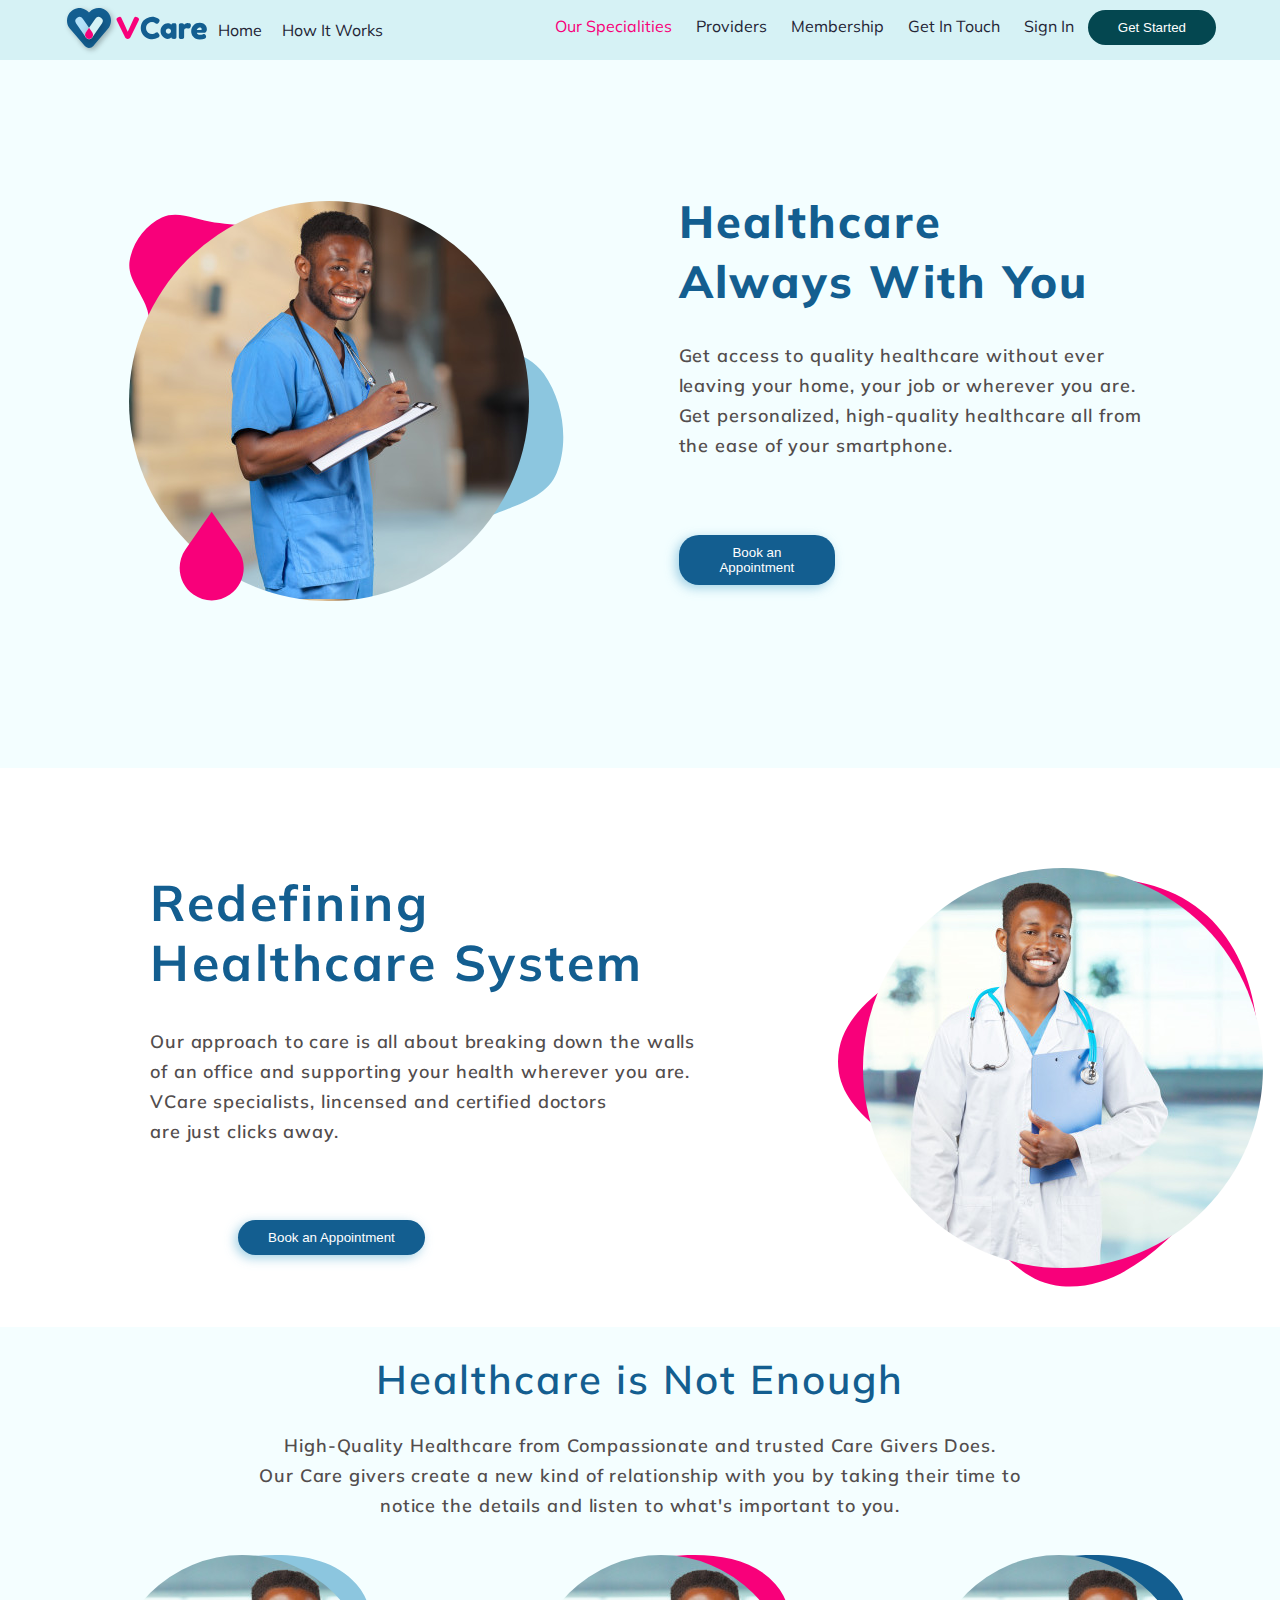
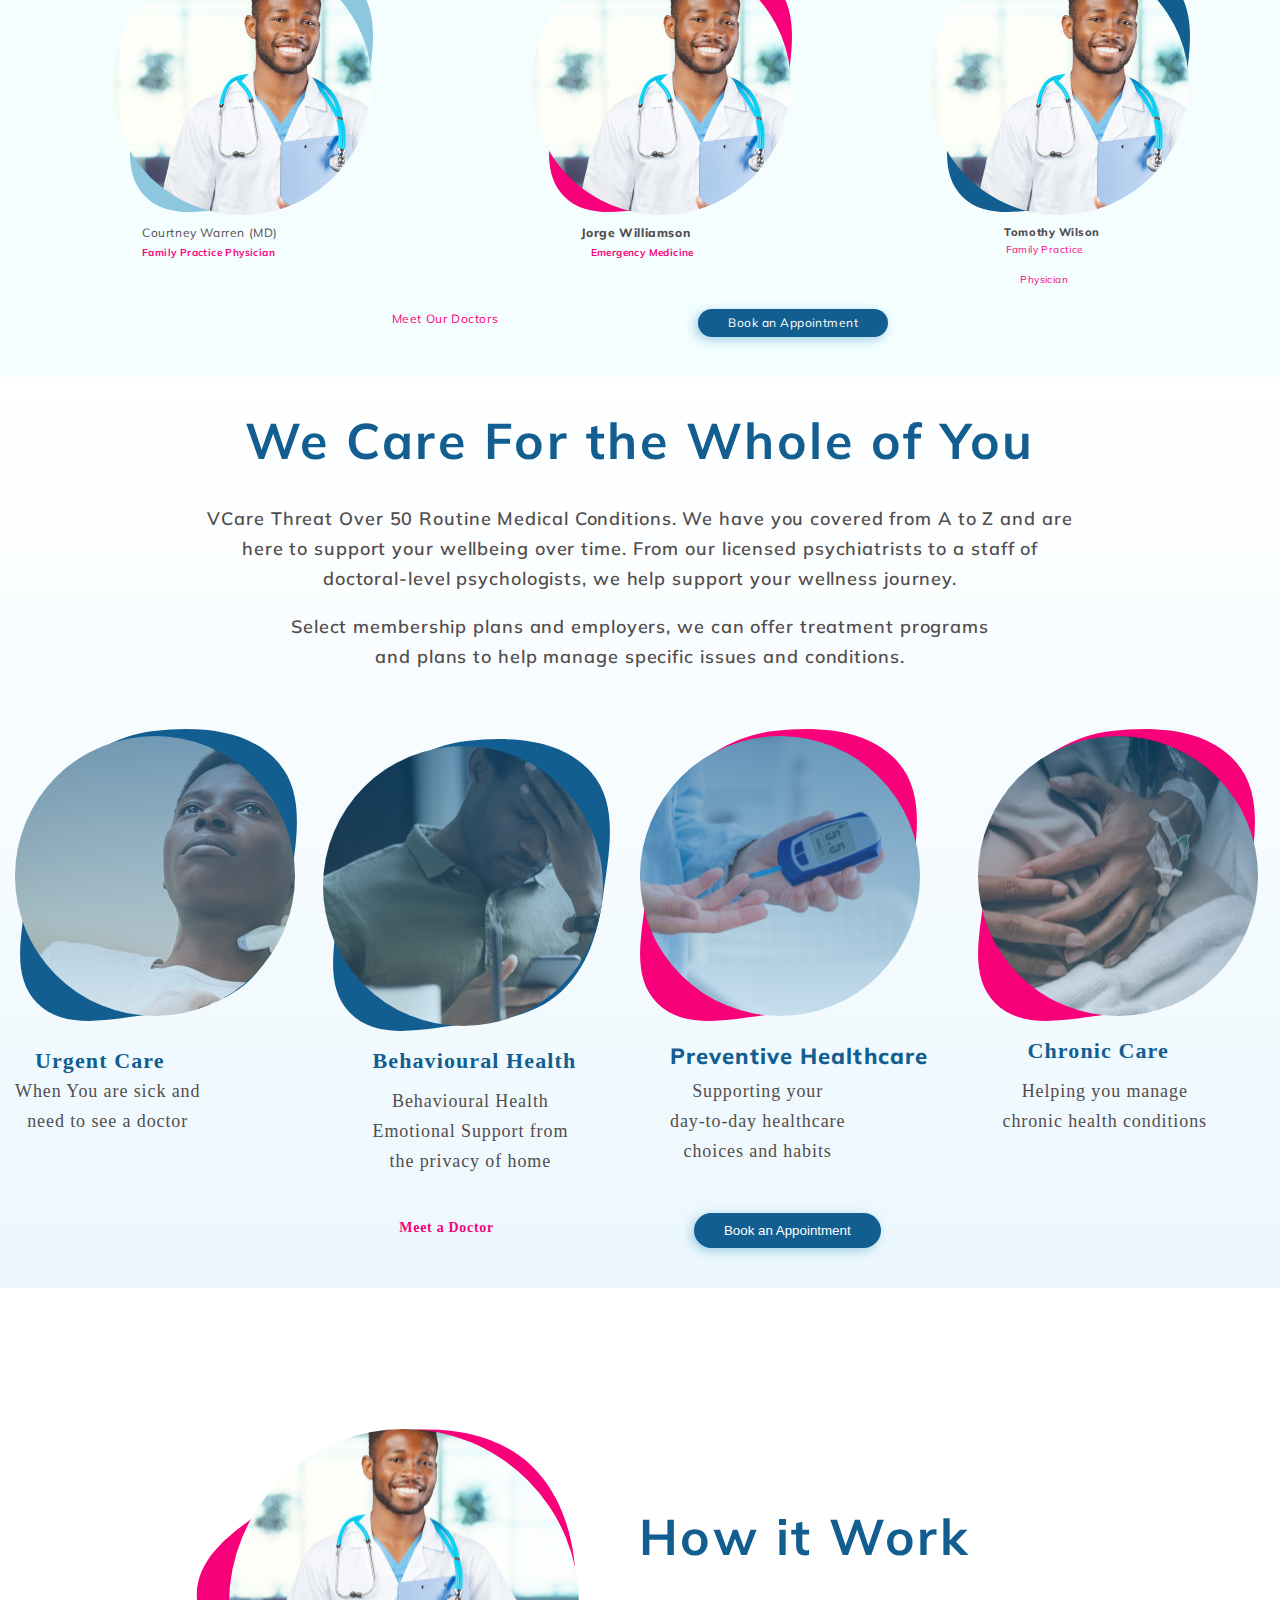
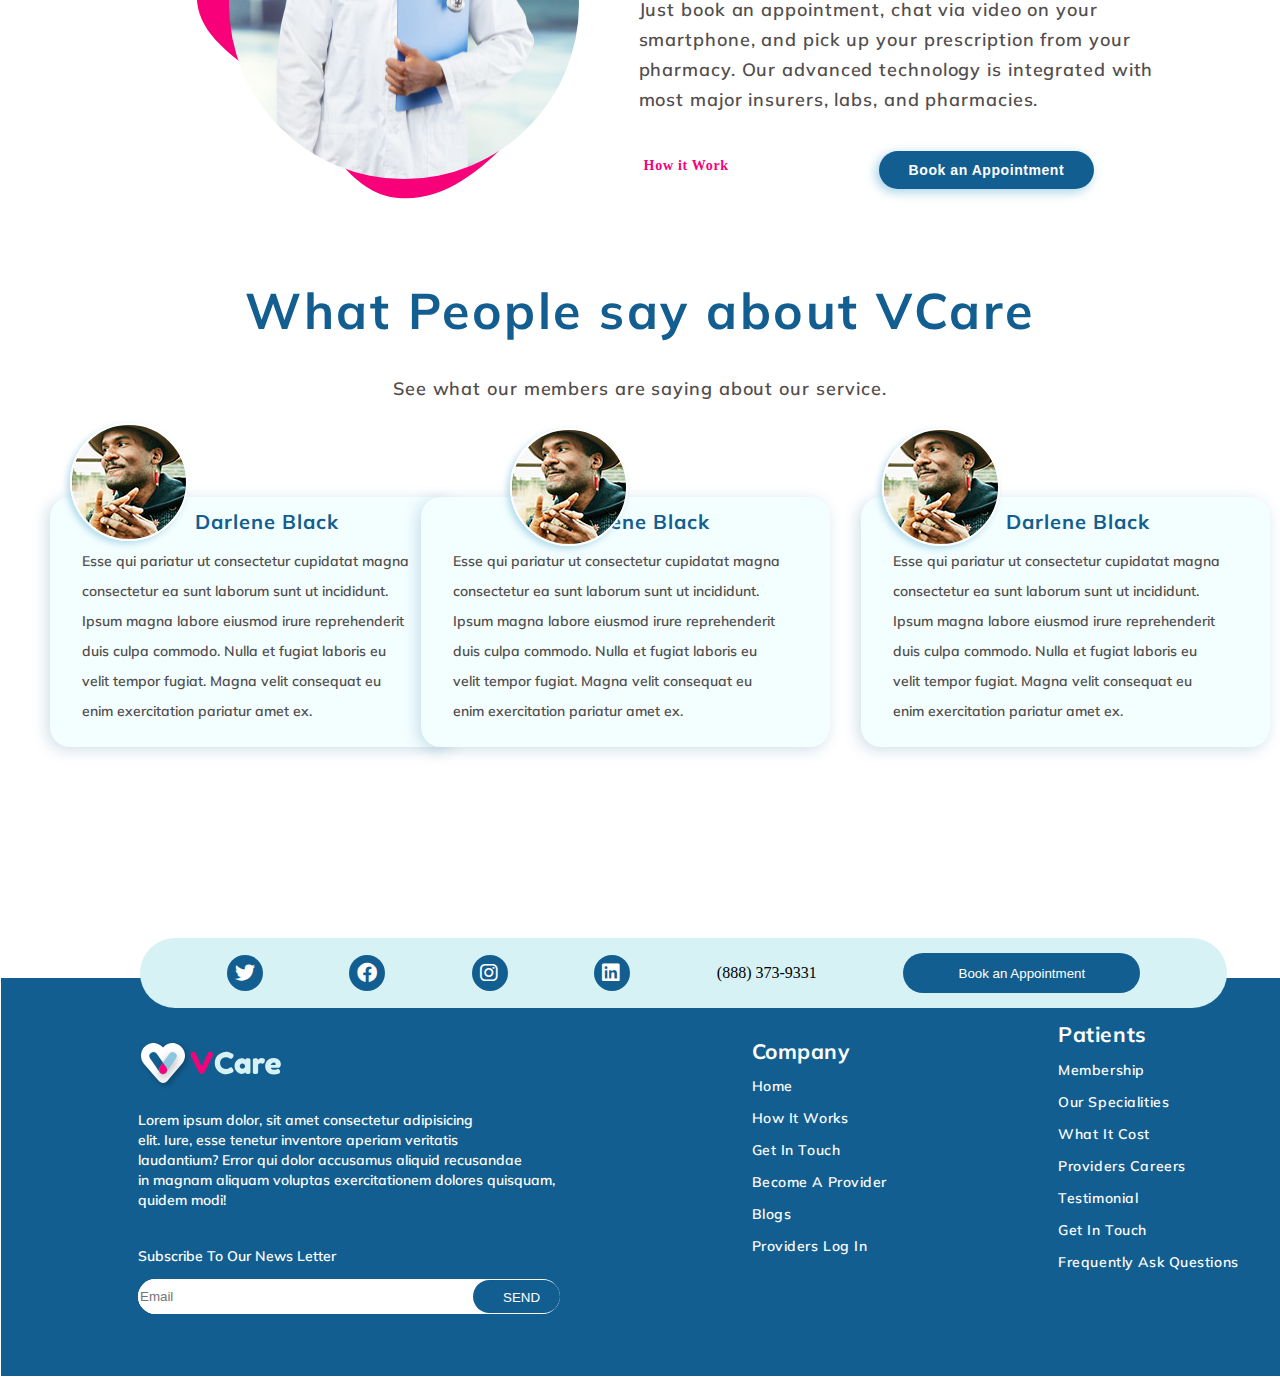
==== commit 773c618a: "Merge branch 'homepage'" ====
--- a/index.html
+++ b/index.html
@@ -12,61 +12,423 @@
     />
     <link rel="stylesheet" href="styles.css" />
     <title>vicsoft</title>
-    <link href="https://fonts.googleapis.com/css2?family=Mulish:ital,wght@0,200..1000;1,200..1000&display=swap" rel="stylesheet">
-</head>
-<body>
+    <link
+      href="https://fonts.googleapis.com/css2?family=Mulish:ital,wght@0,200..1000;1,200..1000&display=swap"
+      rel="stylesheet"
+    />
+    <link
+      href="https://fonts.googleapis.com/css2?family=Mulish:ital,wght@0,200..1000;1,200..1000&display=swap"
+      rel="stylesheet"
+    />
+  </head>
+  <body>
     <header>
-    <nav>
+      <nav>
+        <div class="flex1">
+          <svg
+            width="144"
+            height="50"
+            viewBox="0 0 144 50"
+            fill="none"
+            xmlns="http://www.w3.org/2000/svg"
+          >
+            <g filter="url(#filter0_d_4_11)">
+              <path
+                d="M24.4251 42.953C24.1946 42.9276 23.9641 42.887 23.7387 42.8312C22.6215 42.5571 21.6245 41.948 20.863 41.0597L5.80801 23.6035L4.66573 21.9487C3.15272 19.2838 2.66676 16.2078 3.22286 13.1927C4.15973 8.13702 8.33303 4.03565 13.3681 3.21842C15.0414 2.94939 16.7197 3.0103 18.3229 3.40115C20.4371 3.9189 22.396 5.01023 23.9842 6.55332L24.9511 7.53806L25.8529 6.63961C28.1925 4.30467 31.2787 3.0103 34.5502 3.00015C35.5522 2.99508 36.5492 3.1169 37.5061 3.35547C43.0772 4.7209 46.9849 9.7461 47 15.5784C47.005 18.0148 46.3136 20.4005 44.996 22.4766L44.7555 22.8218C44.3848 23.3598 43.9138 23.9182 43.3176 24.5121L29.2947 41.0343C28.0873 42.4556 26.2737 43.1763 24.4351 42.9632L24.4251 42.953Z"
+                fill="#135E90"
+              />
+            </g>
+            <rect
+              width="8.10843"
+              height="24.8366"
+              rx="4.05422"
+              transform="matrix(0.817213 -0.576335 0.570818 0.821077 9.85715 15.1552)"
+              fill="#B3E1F9"
+            />
+            <g filter="url(#filter1_d_4_11)">
+              <rect
+                width="8.10843"
+                height="24.8366"
+                rx="4.05422"
+                transform="matrix(0.817213 0.576335 -0.570818 0.821077 33.6229 10.482)"
+                fill="#D6F2F5"
+              />
+            </g>
+            <path
+              fill-rule="evenodd"
+              clip-rule="evenodd"
+              d="M25.0532 22.8089L28.3464 27.5459C29.6245 29.3844 29.1773 31.9209 27.3475 33.2113C26.6474 33.705 25.8465 33.9448 25.0527 33.9498C24.2592 33.9446 23.4586 33.7048 22.7589 33.2113C20.9291 31.9209 20.4819 29.3844 21.76 27.5459L25.0532 22.8089Z"
+              fill="#F8007A"
+            />
+            <path
+              d="M90.94 28.24L91.48 27.85C92.16 27.45 92.64 27.25 92.92 27.25C93.54 27.25 94.21 27.81 94.93 28.93C95.37 29.63 95.59 30.19 95.59 30.61C95.59 31.03 95.45 31.38 95.17 31.66C94.91 31.94 94.6 32.19 94.24 32.41C93.88 32.63 93.53 32.84 93.19 33.04C92.87 33.24 92.2 33.5 91.18 33.82C90.16 34.14 89.17 34.3 88.21 34.3C87.27 34.3 86.31 34.18 85.33 33.94C84.37 33.68 83.37 33.26 82.33 32.68C81.31 32.08 80.39 31.36 79.57 30.52C78.75 29.66 78.07 28.57 77.53 27.25C77.01 25.91 76.75 24.46 76.75 22.9C76.75 21.34 77.01 19.93 77.53 18.67C78.05 17.39 78.71 16.34 79.51 15.52C80.33 14.68 81.26 13.98 82.3 13.42C84.26 12.34 86.23 11.8 88.21 11.8C89.15 11.8 90.1 11.95 91.06 12.25C92.04 12.53 92.78 12.82 93.28 13.12L94 13.54C94.36 13.76 94.64 13.94 94.84 14.08C95.36 14.5 95.62 14.98 95.62 15.52C95.62 16.04 95.41 16.59 94.99 17.17C94.21 18.25 93.51 18.79 92.89 18.79C92.53 18.79 92.02 18.57 91.36 18.13C90.52 17.45 89.4 17.11 88 17.11C86.7 17.11 85.42 17.56 84.16 18.46C83.56 18.9 83.06 19.52 82.66 20.32C82.26 21.12 82.06 22.03 82.06 23.05C82.06 24.05 82.26 24.95 82.66 25.75C83.06 26.55 83.57 27.18 84.19 27.64C85.41 28.52 86.68 28.96 88 28.96C88.62 28.96 89.2 28.88 89.74 28.72C90.3 28.56 90.7 28.4 90.94 28.24ZM107.235 19.87C107.355 18.75 108.145 18.19 109.605 18.19C110.385 18.19 110.965 18.25 111.345 18.37C111.725 18.49 111.985 18.7 112.125 19C112.285 19.3 112.375 19.57 112.395 19.81C112.435 20.03 112.455 20.37 112.455 20.83V31.33C112.455 31.79 112.435 32.14 112.395 32.38C112.375 32.6 112.295 32.86 112.155 33.16C111.875 33.68 111.185 33.94 110.085 33.94C109.005 33.94 108.275 33.81 107.895 33.55C107.535 33.27 107.325 32.87 107.265 32.35C106.525 33.41 105.285 33.94 103.545 33.94C101.825 33.94 100.225 33.15 98.7454 31.57C97.2654 29.99 96.5254 28.16 96.5254 26.08C96.5254 23.98 97.2654 22.15 98.7454 20.59C100.245 19.01 101.885 18.22 103.665 18.22C104.345 18.22 104.965 18.34 105.525 18.58C106.085 18.82 106.475 19.05 106.695 19.27C106.915 19.47 107.095 19.67 107.235 19.87ZM101.775 26.11C101.775 26.77 102.035 27.37 102.555 27.91C103.075 28.43 103.705 28.69 104.445 28.69C105.185 28.69 105.795 28.42 106.275 27.88C106.775 27.34 107.025 26.75 107.025 26.11C107.025 25.45 106.785 24.84 106.305 24.28C105.845 23.72 105.215 23.44 104.415 23.44C103.635 23.44 102.995 23.72 102.495 24.28C102.015 24.84 101.775 25.45 101.775 26.11ZM125.586 18.37C125.966 18.49 126.276 18.7 126.516 19C126.776 19.28 126.906 19.74 126.906 20.38C126.906 21.02 126.716 21.72 126.336 22.48C125.956 23.24 125.406 23.62 124.686 23.62C124.326 23.62 123.976 23.54 123.636 23.38C123.316 23.22 122.886 23.14 122.346 23.14C121.806 23.14 121.296 23.33 120.816 23.71C120.356 24.09 120.126 24.55 120.126 25.09V31.39C120.126 31.85 120.106 32.2 120.066 32.44C120.046 32.66 119.956 32.92 119.796 33.22C119.496 33.74 118.716 34 117.456 34C116.496 34 115.806 33.83 115.386 33.49C115.066 33.21 114.886 32.78 114.846 32.2C114.846 32 114.846 31.71 114.846 31.33V20.8C114.846 20.34 114.856 20 114.876 19.78C114.916 19.54 115.006 19.28 115.146 19C115.426 18.46 116.206 18.19 117.486 18.19C118.686 18.19 119.436 18.42 119.736 18.88C119.956 19.2 120.066 19.53 120.066 19.87C120.166 19.73 120.306 19.56 120.486 19.36C120.686 19.16 121.096 18.89 121.716 18.55C122.336 18.21 122.876 18.04 123.336 18.04C123.816 18.04 124.216 18.07 124.536 18.13C124.856 18.17 125.206 18.25 125.586 18.37ZM142.889 24.22C142.889 25.44 142.579 26.35 141.959 26.95C141.359 27.53 140.689 27.82 139.949 27.82H132.839C132.839 28.38 133.169 28.85 133.829 29.23C134.489 29.61 135.149 29.8 135.809 29.8C136.969 29.8 137.879 29.68 138.539 29.44L138.869 29.32C139.349 29.1 139.749 28.99 140.069 28.99C140.709 28.99 141.259 29.44 141.719 30.34C141.979 30.88 142.109 31.34 142.109 31.72C142.109 33.5 139.979 34.39 135.719 34.39C134.239 34.39 132.919 34.14 131.759 33.64C130.619 33.12 129.729 32.44 129.089 31.6C127.829 29.98 127.199 28.17 127.199 26.17C127.199 23.65 128.009 21.64 129.629 20.14C131.269 18.62 133.309 17.86 135.749 17.86C138.529 17.86 140.569 18.84 141.869 20.8C142.549 21.84 142.889 22.98 142.889 24.22ZM136.559 25.09C137.319 25.09 137.699 24.77 137.699 24.13C137.699 23.67 137.519 23.3 137.159 23.02C136.819 22.74 136.319 22.6 135.659 22.6C135.019 22.6 134.379 22.87 133.739 23.41C133.099 23.93 132.779 24.49 132.779 25.09H136.559Z"
+              fill="#135E90"
+            />
+            <path
+              d="M73.27 12.34C74.45 12.92 75.04 13.56 75.04 14.26C75.04 14.58 74.89 15.06 74.59 15.7L66.31 32.5C66.09 32.94 65.75 33.3 65.29 33.58C64.85 33.84 64.39 33.97 63.91 33.97H63.61C63.11 33.97 62.63 33.84 62.17 33.58C61.73 33.3 61.4 32.94 61.18 32.5L52.9 15.7C52.6 15.06 52.45 14.58 52.45 14.26C52.45 13.56 53.04 12.92 54.22 12.34C54.88 12 55.38 11.83 55.72 11.83C56.08 11.83 56.35 11.87 56.53 11.95C56.71 12.03 56.88 12.17 57.04 12.37C57.22 12.61 57.38 12.88 57.52 13.18C57.68 13.46 58.07 14.29 58.69 15.67C59.31 17.03 59.97 18.48 60.67 20.02C61.39 21.56 62.06 23.02 62.68 24.4C63.32 25.76 63.68 26.52 63.76 26.68L69.76 13.54C69.92 13.16 70.06 12.86 70.18 12.64C70.54 12.1 70.98 11.83 71.5 11.83C72.02 11.83 72.61 12 73.27 12.34Z"
+              fill="#F8007A"
+            />
+            <defs>
+              <filter
+                id="filter0_d_4_11"
+                x="0"
+                y="0"
+                width="54"
+                height="50"
+                filterUnits="userSpaceOnUse"
+                color-interpolation-filters="sRGB"
+              >
+                <feFlood flood-opacity="0" result="BackgroundImageFix" />
+                <feColorMatrix
+                  in="SourceAlpha"
+                  type="matrix"
+                  values="0 0 0 0 0 0 0 0 0 0 0 0 0 0 0 0 0 0 127 0"
+                  result="hardAlpha"
+                />
+                <feOffset dx="2" dy="2" />
+                <feGaussianBlur stdDeviation="2.5" />
+                <feColorMatrix
+                  type="matrix"
+                  values="0 0 0 0 0 0 0 0 0 0 0 0 0 0 0 0 0 0 0.22 0"
+                />
+                <feBlend
+                  mode="normal"
+                  in2="BackgroundImageFix"
+                  result="effect1_dropShadow_4_11"
+                />
+                <feBlend
+                  mode="normal"
+                  in="SourceGraphic"
+                  in2="effect1_dropShadow_4_11"
+                  result="shape"
+                />
+              </filter>
+              <filter
+                id="filter1_d_4_11"
+                x="13.0314"
+                y="8.08004"
+                width="33.6322"
+                height="37.8698"
+                filterUnits="userSpaceOnUse"
+                color-interpolation-filters="sRGB"
+              >
+                <feFlood flood-opacity="0" result="BackgroundImageFix" />
+                <feColorMatrix
+                  in="SourceAlpha"
+                  type="matrix"
+                  values="0 0 0 0 0 0 0 0 0 0 0 0 0 0 0 0 0 0 127 0"
+                  result="hardAlpha"
+                />
+                <feOffset dy="4" />
+                <feGaussianBlur stdDeviation="4" />
+                <feColorMatrix
+                  type="matrix"
+                  values="0 0 0 0 0 0 0 0 0 0 0 0 0 0 0 0 0 0 0.25 0"
+                />
+                <feBlend
+                  mode="normal"
+                  in2="BackgroundImageFix"
+                  result="effect1_dropShadow_4_11"
+                />
+                <feBlend
+                  mode="normal"
+                  in="SourceGraphic"
+                  in2="effect1_dropShadow_4_11"
+                  result="shape"
+                />
+              </filter>
+            </defs>
+          </svg>
+
+          <a href="index.html">Home</a>
+          <a href="about.html">How It Works</a>
+        </div>
+        <div class="flex 2">
+          <a href="work.html" class="active">Our Specialities</a>
+          <a href="workers.html">Providers</a>
+          <a href="membership.html">Membership</a>
+          <a href="contact.html">Get In Touch</a>
+          <a href="register.html">Sign In</a>
+          <button type="button">Get Started</button>
+        </div>
+      </nav>
+    </header>
+
+    <div class="homebanner">
+      <div class="imagesection">
+
+        <div class="img1"></div>
+        <svg
+          width="400"
+          height="400"
+          viewBox="0 0 422 451"
+          fill="none"
+          xmlns="http://www.w3.org/2000/svg"
+          class="img2"
+        >
+          <path
+            fill-rule="evenodd"
+            clip-rule="evenodd"
+            d="M419.957 200.96C424.946 242.578 412.543 283.9 393.661 321.323C372.092 364.072 347.115 408.556 304.348 430.089C259.931 452.453 204.797 457.883 158.498 439.729C114.125 422.331 86.8063 378.031 64.353 335.988C46.101 301.812 53.6536 261.41 43.3217 224.069C32.1703 183.765 -4.99292 149.845 1.41551 108.521C8.04148 65.7941 37.714 24.3047 77.0755 6.41222C115.412 -11.0141 158.577 12.3751 200.295 18.1167C232.602 22.5631 265.244 21.7189 294.403 36.3232C324.217 51.256 347.124 75.2704 367.345 101.785C390.507 132.157 415.411 163.035 419.957 200.96Z"
+            fill="#F8007A"
+          />
+        </svg>
+
+        <svg
+          width="493"
+          height="314"
+          viewBox="0 0 493 414"
+          fill="none"
+          xmlns="http://www.w3.org/2000/svg"
+          class="img3"
+        >
+          <path
+            fill-rule="evenodd"
+            clip-rule="evenodd"
+            d="M86.7588 376.754C53.0623 349.132 32.6225 309.214 19.8486 267.557C5.25672 219.972 -8.02804 168.633 8.54763 121.702C25.763 72.9593 63.205 29.2044 110.994 9.49593C156.796 -9.39325 209.169 4.1686 256.269 19.5389C294.555 32.0331 317.971 67.7705 352.596 88.3393C389.968 110.54 442.254 109.231 467.19 144.836C492.974 181.649 500.582 234.122 483.94 275.872C467.731 316.534 404.286 321.756 368.866 347.476C341.436 367.394 294.393 371.852 262.014 381.886C228.905 392.146 231.847 418.597 197.598 413.266C158.367 407.158 117.464 401.925 86.7588 376.754Z"
+            fill="#8CC6DF"
+          />
+        </svg>
+
+        <svg
+          width="65"
+          height="110"
+          viewBox="0 0 91 125"
+          fill="none"
+          xmlns="http://www.w3.org/2000/svg"
+          class="img4"
+        >
+          <path
+            fill-rule="evenodd"
+            clip-rule="evenodd"
+            d="M45.7576 124.665C36.908 124.61 27.9781 121.937 20.1737 116.433C-0.223348 102.048 -5.2088 73.7738 9.03842 53.2802L45.7484 0.47583L82.4584 53.2803C96.7056 73.7738 91.7201 102.048 71.3231 116.433C63.5241 121.934 54.6012 124.607 45.7576 124.665Z"
+            fill="#F8007A"
+          />
+        </svg>
+      </div>
+
+      <div class="textsection">
+        <h1>Healthcare <br />Always With You</h1>
+
+        <h4>
+          Get access to quality healthcare without ever <br />leaving your home,
+          your job or wherever you are. <br />
+          Get personalized, high-quality healthcare all from <br />
+          the ease of your smartphone.
+        </h4>
+
+        <div class="butt">
+          <button type="button">Book an Appointment</button>
+        </div>
+      </div>
+    </div>
+
+    <div class="banner2">
+      <div class="tsection2">
+        <h1 class="h1">
+          Redefining <br />
+          Healthcare System
+        </h1>
+        <h4 class="h2">
+          Our approach to care is all about breaking down the walls <br />
+          of an office and supporting your health wherever you are. <br />
+          VCare specialists, lincensed and certified doctors <br />
+          are just clicks away.
+        </h4>
+        <div class="butt2">
+        <button type="button">Book an Appointment</button>
+      </div>
+      </div>
+
+      <div class="imgsection2">
+        <svg
+          width="521"
+          height="508"
+          viewBox="0 0 521 508"
+          fill="none"
+          xmlns="http://www.w3.org/2000/svg"
+          class="sec1"
+        >
+          <path
+            fill-rule="evenodd"
+            clip-rule="evenodd"
+            d="M276.807 2.78328C340.871 -4.04372 409.823 4.34178 457.131 48.0777C505.795 93.0666 521.911 162.137 520.855 228.402C519.818 293.521 494.427 354.116 451.477 403.073C405.078 455.961 346.903 512.623 276.807 506.58C208.789 500.717 178.017 423.74 129.863 375.346C81.9308 327.177 -0.312738 296.356 0.000894415 228.402C0.314354 160.487 78.5684 125.718 131.213 82.8088C175.837 46.4361 219.56 8.88364 276.807 2.78328Z"
+            fill="#F8007A"
+          />
+        </svg>
+
+        <div class="sec2"></div>
+      </div>
+    </div>
+
+
+    <div class="banner3">
+      <div class="tdsection">
+        <h1 class="hd1">Healthcare is Not Enough </h1>
+
+        <h4 class="hd2">High-Quality Healthcare from Compassionate and trusted Care Givers Does. <br>
+          Our Care givers create a new kind of relationship with 
+          you  by taking their time to <br> notice the details and listen to what's important to you.</h4>
+        </div>
+
+      <div class="picsection">
+<div class="pic1">
+  <div class="pc1">
+  <svg width="243" height="257" viewBox="0 0 243 257" fill="none" xmlns="http://www.w3.org/2000/svg">
+    <path fill-rule="evenodd" clip-rule="evenodd" d="M117.281 1.74315C156.039 -2.73953 200.784 -0.223446 226.49 29.1862C251.537 57.8423 241.987 100.866 236.919 138.619C232.72 169.896 223.568 200.516 200.593 222.102C178.305 243.042 147.675 247.899 117.281 251.024C81.8356 254.667 39.9938 266.56 14.9239 241.187C-10.1217 215.839 3.26112 174.166 6.21798 138.619C8.80832 107.478 11.001 76.08 30.6745 51.8341C52.535 24.893 82.8585 5.72449 117.281 1.74315Z" fill="#8CC6DF"/>
+    </svg>
+  </div>
+  <div class="pic11"></div>
+  <div class="end1">Courtney Warren (MD)</div>
+  <div class="end11">Family Practice Physician</div>
+</div>
+
+<div class="pic2">
+  <div class="pc2">
+    <svg width="243" height="257" viewBox="0 0 243 257" fill="none" xmlns="http://www.w3.org/2000/svg">
+      <path fill-rule="evenodd" clip-rule="evenodd" d="M117.281 1.74315C156.039 -2.73953 200.784 -0.223446 226.49 29.1862C251.537 57.8423 241.987 100.866 236.919 138.619C232.72 169.896 223.568 200.516 200.593 222.102C178.305 243.042 147.675 247.899 117.281 251.024C81.8356 254.667 39.9938 266.56 14.9239 241.187C-10.1217 215.839 3.26112 174.166 6.21798 138.619C8.80832 107.478 11.001 76.08 30.6745 51.8341C52.535 24.893 82.8585 5.72449 117.281 1.74315Z" fill="#F8007A"/>
+      </svg>      
+  </div>
+  <div class="pic12"></div>
+  <div class="end2">Jorge Williamson</div>
+  <div class="end12">Emergency Medicine</div>
+</div>
+
+<div class="pic3">
+  <div class="pc3">
+    <svg width="243" height="257" viewBox="0 0 243 257" fill="none" xmlns="http://www.w3.org/2000/svg">
+      <path fill-rule="evenodd" clip-rule="evenodd" d="M117.281 1.74315C156.039 -2.73953 200.784 -0.223446 226.49 29.1862C251.537 57.8423 241.987 100.866 236.919 138.619C232.72 169.896 223.568 200.516 200.593 222.102C178.305 243.042 147.675 247.899 117.281 251.024C81.8356 254.667 39.9938 266.56 14.9239 241.187C-10.1217 215.839 3.26112 174.166 6.21798 138.619C8.80832 107.478 11.001 76.08 30.6745 51.8341C52.535 24.893 82.8585 5.72449 117.281 1.74315Z" fill="#135E90"/>
+      </svg>      
+  </div>
+  <div class="pic13"></div>
+  <div class="end3">Tomothy Wilson</div>
+  <div class="end13">Family Practice Physician</div>
+</div>
+      </div>
+      <div class="house">
+      <div class="meet">Meet Our Doctors</div>
+      <button type="button" class="bt">Book an Appointment</button>
+      </div>
+    </div>
+
+
+
+    <div class="banner4">
+      <div class="ttsec">
+      <h1 class="hsec1">We Care For the Whole of You</h1>
+      <h4 class="hsec2">VCare Threat Over 50 Routine Medical Conditions. We have you covered from A to Z and are <br> here to support your wellbeing over time. From our licensed psychiatrists to a staff of <br>doctoral-level psychologists, we help support your wellness journey.
+<p>
+        Select membership plans and employers, we can offer treatment programs <br>
+        and plans to help manage specific issues and conditions.</h4>
+      </p>
+      </div>
+
+      <div class="photosec">
+        <div class="pht1">
+<div class="pht11">
+  <svg width="277" height="358" viewBox="0 0 244 257" fill="none" xmlns="http://www.w3.org/2000/svg">
+    <path fill-rule="evenodd" clip-rule="evenodd" d="M117.766 1.74315C156.663 -2.73953 201.568 -0.223446 227.366 29.1862C252.503 57.8423 242.919 100.866 237.833 138.619C233.619 169.896 224.433 200.516 201.376 222.102C179.008 243.042 148.268 247.899 117.766 251.024C82.1935 254.667 40.2017 266.56 15.0419 241.187C-10.0934 215.839 3.33736 174.166 6.30481 138.619C8.90444 107.478 11.105 76.08 30.849 51.8341C52.7878 24.893 83.2201 5.72449 117.766 1.74315Z" fill="#135E90"/>
+    </svg>    
+</div>
+<div class="pht13"></div>
+<div class="one">Urgent Care</div>
+<div class="two">When You are sick and <br> need to see a doctor</div>       
+ </div>
         
-        <div class="flex1">
-            <svg width="144" height="50" viewBox="0 0 144 50" fill="none" xmlns="http://www.w3.org/2000/svg">
-                <g filter="url(#filter0_d_4_11)">
-                <path d="M24.4251 42.953C24.1946 42.9276 23.9641 42.887 23.7387 42.8312C22.6215 42.5571 21.6245 41.948 20.863 41.0597L5.80801 23.6035L4.66573 21.9487C3.15272 19.2838 2.66676 16.2078 3.22286 13.1927C4.15973 8.13702 8.33303 4.03565 13.3681 3.21842C15.0414 2.94939 16.7197 3.0103 18.3229 3.40115C20.4371 3.9189 22.396 5.01023 23.9842 6.55332L24.9511 7.53806L25.8529 6.63961C28.1925 4.30467 31.2787 3.0103 34.5502 3.00015C35.5522 2.99508 36.5492 3.1169 37.5061 3.35547C43.0772 4.7209 46.9849 9.7461 47 15.5784C47.005 18.0148 46.3136 20.4005 44.996 22.4766L44.7555 22.8218C44.3848 23.3598 43.9138 23.9182 43.3176 24.5121L29.2947 41.0343C28.0873 42.4556 26.2737 43.1763 24.4351 42.9632L24.4251 42.953Z" fill="#135E90"/>
-                </g>
-                <rect width="8.10843" height="24.8366" rx="4.05422" transform="matrix(0.817213 -0.576335 0.570818 0.821077 9.85715 15.1552)" fill="#B3E1F9"/>
-                <g filter="url(#filter1_d_4_11)">
-                <rect width="8.10843" height="24.8366" rx="4.05422" transform="matrix(0.817213 0.576335 -0.570818 0.821077 33.6229 10.482)" fill="#D6F2F5"/>
-                </g>
-                <path fill-rule="evenodd" clip-rule="evenodd" d="M25.0532 22.8089L28.3464 27.5459C29.6245 29.3844 29.1773 31.9209 27.3475 33.2113C26.6474 33.705 25.8465 33.9448 25.0527 33.9498C24.2592 33.9446 23.4586 33.7048 22.7589 33.2113C20.9291 31.9209 20.4819 29.3844 21.76 27.5459L25.0532 22.8089Z" fill="#F8007A"/>
-                <path d="M90.94 28.24L91.48 27.85C92.16 27.45 92.64 27.25 92.92 27.25C93.54 27.25 94.21 27.81 94.93 28.93C95.37 29.63 95.59 30.19 95.59 30.61C95.59 31.03 95.45 31.38 95.17 31.66C94.91 31.94 94.6 32.19 94.24 32.41C93.88 32.63 93.53 32.84 93.19 33.04C92.87 33.24 92.2 33.5 91.18 33.82C90.16 34.14 89.17 34.3 88.21 34.3C87.27 34.3 86.31 34.18 85.33 33.94C84.37 33.68 83.37 33.26 82.33 32.68C81.31 32.08 80.39 31.36 79.57 30.52C78.75 29.66 78.07 28.57 77.53 27.25C77.01 25.91 76.75 24.46 76.75 22.9C76.75 21.34 77.01 19.93 77.53 18.67C78.05 17.39 78.71 16.34 79.51 15.52C80.33 14.68 81.26 13.98 82.3 13.42C84.26 12.34 86.23 11.8 88.21 11.8C89.15 11.8 90.1 11.95 91.06 12.25C92.04 12.53 92.78 12.82 93.28 13.12L94 13.54C94.36 13.76 94.64 13.94 94.84 14.08C95.36 14.5 95.62 14.98 95.62 15.52C95.62 16.04 95.41 16.59 94.99 17.17C94.21 18.25 93.51 18.79 92.89 18.79C92.53 18.79 92.02 18.57 91.36 18.13C90.52 17.45 89.4 17.11 88 17.11C86.7 17.11 85.42 17.56 84.16 18.46C83.56 18.9 83.06 19.52 82.66 20.32C82.26 21.12 82.06 22.03 82.06 23.05C82.06 24.05 82.26 24.95 82.66 25.75C83.06 26.55 83.57 27.18 84.19 27.64C85.41 28.52 86.68 28.96 88 28.96C88.62 28.96 89.2 28.88 89.74 28.72C90.3 28.56 90.7 28.4 90.94 28.24ZM107.235 19.87C107.355 18.75 108.145 18.19 109.605 18.19C110.385 18.19 110.965 18.25 111.345 18.37C111.725 18.49 111.985 18.7 112.125 19C112.285 19.3 112.375 19.57 112.395 19.81C112.435 20.03 112.455 20.37 112.455 20.83V31.33C112.455 31.79 112.435 32.14 112.395 32.38C112.375 32.6 112.295 32.86 112.155 33.16C111.875 33.68 111.185 33.94 110.085 33.94C109.005 33.94 108.275 33.81 107.895 33.55C107.535 33.27 107.325 32.87 107.265 32.35C106.525 33.41 105.285 33.94 103.545 33.94C101.825 33.94 100.225 33.15 98.7454 31.57C97.2654 29.99 96.5254 28.16 96.5254 26.08C96.5254 23.98 97.2654 22.15 98.7454 20.59C100.245 19.01 101.885 18.22 103.665 18.22C104.345 18.22 104.965 18.34 105.525 18.58C106.085 18.82 106.475 19.05 106.695 19.27C106.915 19.47 107.095 19.67 107.235 19.87ZM101.775 26.11C101.775 26.77 102.035 27.37 102.555 27.91C103.075 28.43 103.705 28.69 104.445 28.69C105.185 28.69 105.795 28.42 106.275 27.88C106.775 27.34 107.025 26.75 107.025 26.11C107.025 25.45 106.785 24.84 106.305 24.28C105.845 23.72 105.215 23.44 104.415 23.44C103.635 23.44 102.995 23.72 102.495 24.28C102.015 24.84 101.775 25.45 101.775 26.11ZM125.586 18.37C125.966 18.49 126.276 18.7 126.516 19C126.776 19.28 126.906 19.74 126.906 20.38C126.906 21.02 126.716 21.72 126.336 22.48C125.956 23.24 125.406 23.62 124.686 23.62C124.326 23.62 123.976 23.54 123.636 23.38C123.316 23.22 122.886 23.14 122.346 23.14C121.806 23.14 121.296 23.33 120.816 23.71C120.356 24.09 120.126 24.55 120.126 25.09V31.39C120.126 31.85 120.106 32.2 120.066 32.44C120.046 32.66 119.956 32.92 119.796 33.22C119.496 33.74 118.716 34 117.456 34C116.496 34 115.806 33.83 115.386 33.49C115.066 33.21 114.886 32.78 114.846 32.2C114.846 32 114.846 31.71 114.846 31.33V20.8C114.846 20.34 114.856 20 114.876 19.78C114.916 19.54 115.006 19.28 115.146 19C115.426 18.46 116.206 18.19 117.486 18.19C118.686 18.19 119.436 18.42 119.736 18.88C119.956 19.2 120.066 19.53 120.066 19.87C120.166 19.73 120.306 19.56 120.486 19.36C120.686 19.16 121.096 18.89 121.716 18.55C122.336 18.21 122.876 18.04 123.336 18.04C123.816 18.04 124.216 18.07 124.536 18.13C124.856 18.17 125.206 18.25 125.586 18.37ZM142.889 24.22C142.889 25.44 142.579 26.35 141.959 26.95C141.359 27.53 140.689 27.82 139.949 27.82H132.839C132.839 28.38 133.169 28.85 133.829 29.23C134.489 29.61 135.149 29.8 135.809 29.8C136.969 29.8 137.879 29.68 138.539 29.44L138.869 29.32C139.349 29.1 139.749 28.99 140.069 28.99C140.709 28.99 141.259 29.44 141.719 30.34C141.979 30.88 142.109 31.34 142.109 31.72C142.109 33.5 139.979 34.39 135.719 34.39C134.239 34.39 132.919 34.14 131.759 33.64C130.619 33.12 129.729 32.44 129.089 31.6C127.829 29.98 127.199 28.17 127.199 26.17C127.199 23.65 128.009 21.64 129.629 20.14C131.269 18.62 133.309 17.86 135.749 17.86C138.529 17.86 140.569 18.84 141.869 20.8C142.549 21.84 142.889 22.98 142.889 24.22ZM136.559 25.09C137.319 25.09 137.699 24.77 137.699 24.13C137.699 23.67 137.519 23.3 137.159 23.02C136.819 22.74 136.319 22.6 135.659 22.6C135.019 22.6 134.379 22.87 133.739 23.41C133.099 23.93 132.779 24.49 132.779 25.09H136.559Z" fill="#135E90"/>
-                <path d="M73.27 12.34C74.45 12.92 75.04 13.56 75.04 14.26C75.04 14.58 74.89 15.06 74.59 15.7L66.31 32.5C66.09 32.94 65.75 33.3 65.29 33.58C64.85 33.84 64.39 33.97 63.91 33.97H63.61C63.11 33.97 62.63 33.84 62.17 33.58C61.73 33.3 61.4 32.94 61.18 32.5L52.9 15.7C52.6 15.06 52.45 14.58 52.45 14.26C52.45 13.56 53.04 12.92 54.22 12.34C54.88 12 55.38 11.83 55.72 11.83C56.08 11.83 56.35 11.87 56.53 11.95C56.71 12.03 56.88 12.17 57.04 12.37C57.22 12.61 57.38 12.88 57.52 13.18C57.68 13.46 58.07 14.29 58.69 15.67C59.31 17.03 59.97 18.48 60.67 20.02C61.39 21.56 62.06 23.02 62.68 24.4C63.32 25.76 63.68 26.52 63.76 26.68L69.76 13.54C69.92 13.16 70.06 12.86 70.18 12.64C70.54 12.1 70.98 11.83 71.5 11.83C72.02 11.83 72.61 12 73.27 12.34Z" fill="#F8007A"/>
-                <defs>
-                <filter id="filter0_d_4_11" x="0" y="0" width="54" height="50" filterUnits="userSpaceOnUse" color-interpolation-filters="sRGB">
-                <feFlood flood-opacity="0" result="BackgroundImageFix"/>
-                <feColorMatrix in="SourceAlpha" type="matrix" values="0 0 0 0 0 0 0 0 0 0 0 0 0 0 0 0 0 0 127 0" result="hardAlpha"/>
-                <feOffset dx="2" dy="2"/>
-                <feGaussianBlur stdDeviation="2.5"/>
-                <feColorMatrix type="matrix" values="0 0 0 0 0 0 0 0 0 0 0 0 0 0 0 0 0 0 0.22 0"/>
-                <feBlend mode="normal" in2="BackgroundImageFix" result="effect1_dropShadow_4_11"/>
-                <feBlend mode="normal" in="SourceGraphic" in2="effect1_dropShadow_4_11" result="shape"/>
-                </filter>
-                <filter id="filter1_d_4_11" x="13.0314" y="8.08004" width="33.6322" height="37.8698" filterUnits="userSpaceOnUse" color-interpolation-filters="sRGB">
-                <feFlood flood-opacity="0" result="BackgroundImageFix"/>
-                <feColorMatrix in="SourceAlpha" type="matrix" values="0 0 0 0 0 0 0 0 0 0 0 0 0 0 0 0 0 0 127 0" result="hardAlpha"/>
-                <feOffset dy="4"/>
-                <feGaussianBlur stdDeviation="4"/>
-                <feColorMatrix type="matrix" values="0 0 0 0 0 0 0 0 0 0 0 0 0 0 0 0 0 0 0.25 0"/>
-                <feBlend mode="normal" in2="BackgroundImageFix" result="effect1_dropShadow_4_11"/>
-                <feBlend mode="normal" in="SourceGraphic" in2="effect1_dropShadow_4_11" result="shape"/>
-                </filter>
-                </defs>
-                </svg>
- 
-            <a href="index.html">Home</a>
-            <a href="about.html">How It Works</a>
-        </div>
-        <div class="flex 2">
-            <a href="work.html" class="active">Our Specialities</a>
-            <a href="workers.html">Providers</a>
-            <a href="membership.html">Membership</a>
-            <a href="contact.html">Get In Touch</a>
-            <a href="register.html">Sign In</a>
-            <button type="button">Get Started</button>
-        </div>
-          
-    </nav>
-</header>
-      <footer>
+        <div class="pht2">
+          <div class="pht22">
+            <svg width="277" height="358" viewBox="0 0 244 257" fill="none" xmlns="http://www.w3.org/2000/svg">
+              <path fill-rule="evenodd" clip-rule="evenodd" d="M117.766 1.74315C156.663 -2.73953 201.568 -0.223446 227.366 29.1862C252.503 57.8423 242.919 100.866 237.833 138.619C233.619 169.896 224.433 200.516 201.376 222.102C179.008 243.042 148.268 247.899 117.766 251.024C82.1934 254.667 40.2016 266.56 15.0418 241.187C-10.0935 215.839 3.33729 174.166 6.30475 138.619C8.90438 107.478 11.1049 76.08 30.8489 51.8341C52.7877 24.893 83.22 5.72449 117.766 1.74315Z" fill="#135E90"/>
+              </svg>              
+          </div>
+          <div class="pht21"></div>
+          <div class="three">Behavioural Health</div>
+          <div class="four">Behavioural Health  <br>Emotional Support from <br> the privacy of home</div>
+        </div>
+
+
+        <div class="pht3">
+          <div class="pht33">
+            <svg width="277" height="358" viewBox="0 0 244 257" fill="none" xmlns="http://www.w3.org/2000/svg">
+              <path fill-rule="evenodd" clip-rule="evenodd" d="M117.766 1.74315C156.663 -2.73953 201.568 -0.223446 227.366 29.1862C252.503 57.8423 242.919 100.866 237.833 138.619C233.619 169.896 224.433 200.516 201.376 222.102C179.008 243.042 148.268 247.899 117.766 251.024C82.1934 254.667 40.2017 266.56 15.0419 241.187C-10.0935 215.839 3.33732 174.166 6.30478 138.619C8.90441 107.478 11.105 76.08 30.849 51.8341C52.7878 24.893 83.22 5.72449 117.766 1.74315Z" fill="#F8007A"/>
+              </svg>
+          </div>
+          <div class="pht31"></div>
+          <div class="five">Preventive Healthcare</div>
+          <div class="six">Supporting your <br> day-to-day healthcare <br> choices and habits</div>
+        </div>
+
+
+        <div class="ph1">
+          <div class="ph11">
+            <svg width="277" height="358" viewBox="0 0 244 257" fill="none" xmlns="http://www.w3.org/2000/svg">
+              <path fill-rule="evenodd" clip-rule="evenodd" d="M117.766 1.74315C156.663 -2.73953 201.568 -0.223446 227.366 29.1862C252.503 57.8423 242.919 100.866 237.833 138.619C233.619 169.896 224.433 200.516 201.376 222.102C179.008 243.042 148.268 247.899 117.766 251.024C82.1935 254.667 40.2017 266.56 15.0419 241.187C-10.0934 215.839 3.33738 174.166 6.30484 138.619C8.90447 107.478 11.105 76.08 30.849 51.8341C52.7878 24.893 83.2201 5.72449 117.766 1.74315Z" fill="#F8007A"/>
+              </svg>              
+          </div>
+          <div class="ph12"></div>
+          <div class="seven">Chronic Care</div>
+          <div class="eight">Helping you manage <br>chronic health conditions</div>
+        </div>
+      </div>
+      <div class="hus">
+        <div class="base">Meet a Doctor</div>
+        <button type="button" class="mtn">Book an Appointment</button>
+
+      </div>
+    </div>
+
+
+
+    <div class="banner5">
+      <div class="bansec">
+        <svg width="495" height="370" viewBox="0 0 521 508" fill="none" xmlns="http://www.w3.org/2000/svg" class="svg">
+          <path fill-rule="evenodd" clip-rule="evenodd" d="M276.807 2.78334C340.871 -4.04366 409.823 4.34184 457.131 48.0777C505.795 93.0667 521.911 162.138 520.855 228.403C519.818 293.521 494.427 354.116 451.477 403.073C405.078 455.961 346.903 512.623 276.807 506.58C208.789 500.717 178.017 423.74 129.863 375.346C81.9308 327.177 -0.312738 296.356 0.000894415 228.403C0.314354 160.487 78.5684 125.718 131.213 82.8089C175.837 46.4362 219.56 8.8837 276.807 2.78334Z" fill="#F8007A"/>
+          </svg>
+      <div class="tech"></div>    
+      </div>
+
+      <div class="tez">
+        <h1 class="tez1">How it Work</h1>
+        <h4 class="tez2">Just book an appointment, chat via video on your <br>smartphone, and pick up your prescription from your <br>pharmacy. Our advanced technology is integrated with <br> most major insurers, labs, and pharmacies.</h4>
+        <div class="imma">
+          <div class="work">How it Work</div>
+        <button type="button" class="btc">Book an Appointment</button>
+      </div>
+      </div>
+    </div>
+
+    <div class="banner6">
+      <div class="bant1">
+        <h1 class="bant2">What People say about VCare</h1>
+        <h4 class="bant3">See what our members are saying about our service.</h4>
+      </div>
+
+      <div class="rdimgsec">
+        <div class="images">
+        <h2 class="rd1">Darlene Black</h2>
+        <h4 class="rd2">Esse qui pariatur ut consectetur cupidatat magna <br>consectetur ea sunt laborum sunt ut incididunt. <br> Ipsum magna labore eiusmod irure reprehenderit <br>duis culpa commodo. Nulla et fugiat laboris eu <br> velit tempor fugiat. Magna velit consequat eu <br>enim exercitation pariatur amet ex. </h4>
+      </div>
+      <div class="rdimg1"></div>
+
+      <div class="magnas">
+        <h2 class="rd3">Darlene Black</h2>
+        <h4 class="rd4">Esse qui pariatur ut consectetur cupidatat magna <br>consectetur ea sunt laborum sunt ut incididunt. <br> Ipsum magna labore eiusmod irure reprehenderit <br>duis culpa commodo. Nulla et fugiat laboris eu <br> velit tempor fugiat. Magna velit consequat eu <br>enim exercitation pariatur amet ex. </h4>
+      </div>
+      <div class="rdimg2"></div>
+
+
+      <div class="magenta">
+        <h2 class="rd5">Darlene Black</h2>
+        <h4 class="rd6">Esse qui pariatur ut consectetur cupidatat magna <br>consectetur ea sunt laborum sunt ut incididunt. <br> Ipsum magna labore eiusmod irure reprehenderit <br>duis culpa commodo. Nulla et fugiat laboris eu <br> velit tempor fugiat. Magna velit consequat eu <br>enim exercitation pariatur amet ex. </h4>
+      </div>
+      <div class="rdimg3"></div>
+      </div>
+
+  
+    </div>
+
+
+    <footer>
       <div class="rectangel">
         <div class="footer-contactus">
           <i class="fa-brands fa-twitter"></i>
@@ -230,6 +592,5 @@
         </div>
       </div>
     </footer>
-</body>
-</html> 
-
+  </body>
+</html>
--- a/styles.css
+++ b/styles.css
@@ -4,36 +4,36 @@
 body {
   margin: 0;
   padding: 0;
-  font-family: "mulish", sans-serif;
-  font-optical-sizing: auto;
-  font-weight: 20px;
-  font-style: normal;
-  background: #f3feff;
-}
-
+}
 
 footer {
-  min-height: 435px;
+  position: relative;
+  /* width: 1366px; */
+  height: 435px;
   background-color: white;
+  align-items: center;
+  justify-content: space-evenly;
+  flex-flow: row;
+  bottom: 5px;
 }
 .rectangel {
-  height: 435px;
+  position: absolute;
+  width: 1366px;
+  height: 400px;
   border: 1.5px solid #ffffff;
+  top: 35px;
   background: #135e90;
 }
-.ftcnt {
-  display: flex;
-  justify-content: space-around;
-}
+
 .footer-contactus {
   display: flex;
   justify-content: space-evenly;
   align-items: center;
   width: 1087px;
-  height: 80px;
+  height: 70px;
   border-radius: 35px;
   background: #d6f2f5;
-  margin: -40px 250px 0 250px;
+  margin: -40px 0 0 139px;
 }
 i {
   width: 36px;
@@ -46,31 +46,27 @@
   align-items: center;
 }
 
-/* .contact-button {
+.contact-button {
   border-radius: 80px;
   width: 237px;
   height: 40px;
   color: white;
   background: #135e90;
- } */
-
+}
 .ft-container {
   display: flex;
   justify-content: space-between;
   align-items: center;
   margin: 0 0 0 137px;
   color: #ffffff;
-  font-family: "Mulish", sans-serif;
-  font-size: 14px;
-  font-weight: 600;
 }
 .flx1 {
   flex: 2;
   align-items: center;
   width: 397px;
   height: 120px;
-  font-family: "Mulish", sans-serif;
-  font-size: 15px;
+  font-family: "Mulish";
+  font-size: 14px;
   font-weight: 600;
   line-height: 20px;
   letter-spacing: 0em;
@@ -83,8 +79,8 @@
   text-transform: capitalize;
   width: 220px;
   height: 223px;
-  font-family: "Mulish", sans-serif;
-  font-size: 15px;
+  font-family: "Mulish";
+  font-size: 14px;
   font-weight: 600;
   line-height: 18px;
   letter-spacing: 0.04em;
@@ -92,25 +88,25 @@
 }
 .flx3 {
   flex: 1;
-  align-self: center;
+  justify-content: space-around;
+  align-items: center;
   text-transform: capitalize;
   width: 220px;
   height: 256px;
-  font-family: "Mulish", sans-serif;
-  font-size: 15px;
+  font-family: "Mulish";
+  font-size: 14px;
   font-weight: 600;
   line-height: 18px;
   letter-spacing: 0.04em;
   text-align: left;
-  margin-top: 34.1px;
 }
 .flx4 {
   align-items: center;
   margin: -50px 0 0 137px;
   text-transform: capitalize;
   color: #ffffff;
-  font-family: "Mulish", sans-serif;
-  font-size: 15px;
+  font-family: "Mulish";
+  font-size: 14px;
   font-weight: 600;
 }
 input {
@@ -118,91 +114,16 @@
   height: 35px;
   width: 422px;
   border: #ffffff;
-  margin-left: 10px;
-}
-input:focus {
-  outline: none;
-}
-.black{
-  
-  margin-top: -30px;
-  color: #135e90;
-}
-
-.bttn {
+}
+.btn {
+  border-radius: 16.5px;
+  background: #135e90;
+  width: 87px;
+  height: 33px;
+  border: #135e90;
+  color: #ffffff;
   text-transform: uppercase;
-  text-align: center;
-  font-size: 11px;
-  text-decoration: none;
-  color: white;
-  background: #135e90;
-  border: 1px solid white;
-  cursor: pointer;
-  transition: ease-out 0.5s;
-  -webkit-transition: ease-out 0.5s;
-  -moz-transition: ease-out 0.5s;
-  height: 32px;
-  width: 100px;
-  font-family: "Mulish", sans-serif;
-}
-
-
-.bttn:hover {
-  color: red;
-  font-family: "Mulish", sans-serif;
-  background: #123 ;
-  font-size: 12px; 
-} 
-
-.btn {
-  
-  height: 40px;
-  width: 180px;
-  margin-top: -30px;
-  cursor: pointer;
-  position: relative;
-  padding: 3px 15px;
-  background: transparent;
-  color: rgb(228, 28, 28);
-  font-size: 15px;
-  border-top-right-radius: 10px;
-  border-bottom-left-radius: 10px;
-  transition: all 1s;
-  &:after,
-  &:before {
-    content: " ";
-    width: 10px;
-    height: 10px;
-    position: absolute;
-    border: 0px solid #111010;
-    transition: all 1s;
-  }
-  &:after {
-    top: -1px;
-    left: -1px;
-    border-top: 5px solid black;
-    border-left: 5px solid black;
-  }
-  &:before {
-    bottom: -1px;
-    right: 1px;
-    border-bottom: 5px solid black;
-    border-right: 5px solid black;
-  }
-  &:hover {
-    border-top-right-radius: 0px;
-    border-bottom-left-radius: 0px;
-    background: rgba(0, 0, 0, 0.5);
-    color: black;
-    &:before,
-    &:after {
-      width: 100%;
-      height: 100%;
-      border-color: #135e90;
-    }
-  }
-}
-
+}
 .bkb {
   display: flex;
   justify-content: center;
@@ -213,7 +134,6 @@
   width: 422px;
   margin-left: 137px;
   border-radius: 35px;
-  font-family: "Mulish", sans-serif;
 }
 .news {
   margin-top: 33px;
@@ -243,16 +163,7 @@
   background-color: rgb(4, 71, 80);
   color: white;
   border: none;
-
-}
-/* 
-button:hover{
-  color: #f8007a;
-  background: #111010;
-  padding: 10px;
-
-} */
-
+}
 
 .flexcontainer {
   display: flex;
@@ -263,439 +174,1012 @@
   display: flex;
   align-items: center;
   height: 100%;
-  
 }
 .flex2 {
   height: 100%;
   display: flex;
   align-items: center;
-
 }
 .active {
   color: #f8007a;
 }
 .homebanner {
-  height: 500px;
-  width: 100%;
-  background-color: #f3feff;
-  align-items: center;
-  padding-left: 10% 5%;
-}
-
-.item {
-  position: relative;
-}
-
-/* mos */
-
-.hiw-container {
-  display: flex;
-  justify-content: space-around;
-  align-items: center;
-  background: linear-gradient(
-      104.76deg,
-      rgba(255, 255, 255, 0) 43.8%,
-      rgba(179, 225, 249, 0.53) 72.41%,
-      #8cc6df 107.45%
-    ),
-    url(images/heartpic.jpg);
-
-  height: 708px;
-  border-radius: 0 0 0 354px;
-  /* background-position: ; */
-  background-repeat: no-repeat;
-  background-size: cover;
-  gap: 270px;
-}
-
-.hwflx1 {
-  flex: 1;
-  width: 590px;
-}
-.hwflx2 {
-  flex: 1;
-  justify-content: space-around;
-  font-size: 19px;
-  font-family: "Mulish", sans-serif;
-  padding: 85px;
-}
-
-.p1 {
-  font-weight: bold;
-  color: #135e90;
-  font-family: "mullish" sans-serif;
-  text-transform: capitalize;
-  text-align: center;
-}
-
-.sore {
-  display: flex;
-  margin-top: 80px;
-}
-
-.bbttn {
+width: 100%;
+height: 708px;
+background-color:#F3FEFF;
+display: grid;
+align-items: center;
+padding: 3.5%;
+justify-content: space-between;
+grid-template-columns: 1fr 1fr;
+}
+
+.imagesection{
+position: relative;
+width: 633.81px;
+height: 635.53px;
+top: 96px;
+left: 84px;
+border-radius: 45.19px
+
+}
+.textsection{
+  padding-bottom: 100px;
+}
+
+.img1{
+  width: 400px;
+  height: 400px;
+  border-radius: 100%;
+  position: absolute;
+  object-fit: cover;
+  z-index: 3;
+  background: url(images/img1.jpg);
+  background-repeat: center center; 
+}
+
+.img2{
+  position: absolute;
+  height: 220px;
+  width: 180px;
+  z-index: 1;
   
-    position: relative;
-    display: inline-block;
-    padding: 12px 27px;
-    text-align: center;
-    font-size: 16px;
-    letter-spacing: 1px;
-    text-transform: capitalize;
-    text-decoration: none;
-    color: white;
-    background: #135e90;
-    border: 3px solid #999;
-    cursor: pointer;
-    transition: ease-out 0.5s;
-    -webkit-transition: ease-out 0.5s;
-    -moz-transition: ease-out 0.5s;
-}
-
-.brc {
-  position: absolute;
-  width: 2px;
-  height: 65px;
-  border: 65px;
+  
+}
+
+.img3{
+  position: absolute;
+  z-index: 2;
+  top: 10%;
+  right: 140px;
+  
+}
+.img4{
+  position: absolute;
+  z-index: 4;
+  top: 300px;
+  left: 50px;
+}
+
+.img5{
+position: absolute;
+top: 413px;
+left: 1238px;
+opacity: 0.4px;
+
+}
+
+h1{
+font-family: "Mulish", sans-serif;
+font-size: 45px;
+font-weight: 800;
+line-height: 60px;
+letter-spacing: 0.05em;
+text-align: left;
+color: #135E90;
+}
+
+h4{
+font-family: "Mulish", sans-serif;
+font-size: 18px;
+font-weight: 600;
+line-height: 30px;
+letter-spacing: 0.05em;
+text-align: left;
+color: #524D4D;
+}
+
+.butt{
+padding-top: 50px;
+font-family: "Mulish", sans-serif;
+font-size: 14px;
+font-weight: 800;
+line-height: 18px;
+letter-spacing: 0.04em;
+text-align: center;
+color: #135E90;
+padding-right: 400px;
+
+}
+.butt button{
+  background: #135E90;
+  box-shadow: -3px 3px 11px 0px #8CC6DFCC;
+
+}
+
+.banner2{
+    top: 60px;
+    display: grid;
+    align-items: center;
+    padding-left: 10% 5%;
+    justify-content: space-between;
+    grid-template-columns: 1fr 1fr;
+    width: 1125.92px;
+    height: 559.02px;
+    top: 828px;
+    left: 120px;
+}
+
+.imgsection2{
+position: relative;
+width: 535.92px;
+height: 559.02px;
+top: 100px;
+left: 300px;
+border-radius: 2px
+
+}
+
+.sec1{
+  position: absolute;
+  z-index: 1;
+  width: 450.9px;
+  height: 410.35px;
+  right: 125px;
+  bottom: 140px;
+
+}
+
+.sec2{
+  position: absolute;
+  z-index: 2;
+  height: 400px;
+  width: 400px;
   border-radius: 100%;
-}
-
-.inline {
-  display: flex;
-  flex-flow: column;
-  justify-content: center;
-  align-items: center;
-  margin: 0 200px 0 200px;
- }
- 
-.flexhw {
-  display: flex;
-  justify-content: space-between;
-  gap: 50px;
-  padding: 50px;
-  height: 450px;
-  font-family: "mulish", sans-serif;
-  color: #135e90;
-} 
-
-.circle{
-  position: absolute;
-  display:  flex;
-  border-radius:50%;
-  line-height: 0;
-  height: 50px;
-  width: 50px;
-  font-size: 32px;
-  color:#135e90 ;
-  align-self: center;
-  background: white;
-  border: 4px solid #8cc6df ;
-}
-
-.circle span{
-  position: absolute;
-  padding-top: 50%;
-  padding-bottom: 50%;
-  margin-left: 7px;
-  margin-right: 8px;
-  align-self: center;
-
-
-}
- /* position: relative;
-  cursor: pointer;
-  align-self: center;
-  width: 237px;
-  height: 40px;
-  border-radius: 20px;
-  background: #135e90;
-  text-transform: capitalize; */
-
-  .bbttn:hover{
-  
-    color: red;
-    background: #123 ;
-    font-size: 15px; 
-  } 
-
-
-.blwbanner-container {
-  min-height: 2300px;
-  background: #f3feff;
-  padding: 15px;
-}
-
-.deep {
-  padding: 100px;
-}
-.hrz {
-  position: relative;
-  display: flex;
-  flex-flow: column;
-  height: 500px;
-  background-color: #8cc6df;
-  width: 10px;
-  border-radius: 20px;
-  justify-content: space-around;
-  margin-left: 20px;
-  align-self: center;
-}
-.itemflx1 {
-  flex: 1;
- 
-  text-align: right;
- 
-} 
-
-
-.itemflx2 {
-  flex: 1;
-  background-repeat: center;
+  background: url(images/img2.jpg);
   object-fit: cover;
-  background-size: cover;
-  height: 400px;
-  width:400px;
-  margin-left: 30px;
- 
-}
-
-.itemflx3 {
-  flex: 1;
-  justify-self: space-between;
-  margin-left: -80px;
-}
-
-img {
-  height: 350px;
-  width: 350px;
-  border-radius: 180px 350px 400px 300px;
-  object-fit: cover;
-  background-position:center ;
-
-  
-}
-#h1 {
-  font-family: "Mulish", sans-serif;
-  font-size: 40px;
-  font-weight: 600;
-  line-height: 50px;
-  letter-spacing: 0.05em;
-  text-align: center;
-  color: #135e90;
-  text-transform: capitalize;
-}
-#kk{
-  font-family: "Mulish", sans-serif;
-  font-size: 18px;
-  font-weight: 100;
-  line-height: 30px;
-  color: #524d4d;
-}
-#text {
+  background-repeat: center center;
+}
+
+.tsection2{
+  position:relative;
+  left: 150px; 
+}
+.h1{
+font-family: "Mulish", sans-serif;
+font-size: 50px;
+font-weight: 700;
+line-height: 60px;
+letter-spacing: 0.05em;
+text-align: left;
+color: #135E90;
+}
+
+.h2{
   font-family: "Mulish", sans-serif;
   font-size: 18px;
   font-weight: 600;
   line-height: 30px;
   letter-spacing: 0.05em;
-  text-align: center ;
-  color: #524d4d;
-}
-#t {
   text-align: left;
-}
-
-
-.tdcontainer {
-  display: flex;
-  min-height: 700px;
-  padding: 50px;
-}
-.tdc {
   
-  min-height: 90px;
+}
+.butt2{
+padding-top: 50px;
+font-family: "Mulish", sans-serif;
+font-size: 14px;
+font-weight: 800;
+line-height: 18px;
+letter-spacing: 0.04em;
+text-align: center;
+color: #135E90;
+padding-right: 200px;
+}
+.butt2 button{
+  box-shadow: -3px 3px 11px 0px #8CC6DFCC;
+  background: #135E90;
+
+}
+
+.banner3{
+    display: flex;
+    flex-flow: column;
+    align-items: center;
+    justify-content: space-between;
+    background-color:  #f4feff;
+    color: #135E90;
+    height: 650px;
+}
+
+.hd1{
+font-family: "Mulish";
+font-size: 40px;
+font-weight: 600;
+line-height: 50px;
+letter-spacing: 0.05em;
+text-align: center;
+align-items: center;
+}
+
+.hd2{
+font-family: "Mulish", sans-serif;
+font-size: 18px;
+font-weight: 600;
+line-height: 30px;
+letter-spacing: 0.05em;
+text-align: center;
+color: #524D4D;
+}
+
+.tdsection{
+  justify-content: space-evenly;
+  align-items: center;
+}
+
+.picsection{
+  position: relative;
+  width: 535.92px;
+  height: 559.02px;
+  display: flex;
+  flex-flow: row;
   
-  justify-content: center;
-}
-.tdct {
-  display: flex;
-  justify-content: space-evenly;
-  align-items: center;
+}
+
+.pic1{
+  position: relative;
+  flex: 1;
+  justify-content: space-between;
+  width: 279px;
+height: 257px;
+top: 10px;
+right: 260px;
+
+
+}
+.pc1{
+position: absolute;
+z-index: 1;
+width: 243px;
+height: 257px;
+left: 18px;
+}
+
+.pic11{
+  height: 260px;
+  width: 260px;
+  z-index: 2;
+  position: absolute;
+  background: url(images/img2.jpg);
+  object-fit: cover;
+  background-repeat: center center;
+  border-radius: 100%;
+  
+}
+
+.pic2{
+  position: relative;
+  flex: 1;
+  justify-content: space-between;
+  right: 20px;
+  top: 10px;
+}
+.pc2{
+position: absolute;
+z-index: 1;
+width: 243px;
+height: 257px;
+left: 18px;
+}
+
+.pic12{
+  height: 260px;
+  width: 260px;
+  z-index: 2;
+  position: absolute;
+  background: url(images/img2.jpg);
+  object-fit: cover;
+  background-repeat: center center;
+  border-radius: 100%;
+}
+
+.pic3{
+  position: relative;
+  flex: 1;
+  width: 279px;
+  height: 257px;
+  top: 10px;
+  left: 200px;
+  
+}
+.pc3{
+  position: absolute;
+  z-index: 1;
+  width: 243px;
+height: 257px;
+left: 18px;
+}
+.pic13{
+  height: 260px;
+  width: 260px;
+  z-index: 2;
+  position: absolute;
+  background: url(images/img2.jpg);
+  object-fit: cover;
+  background-repeat: center center;
+  border-radius: 100%;
+}
+
+.end1{
+position: absolute;
+top: 270px;
+left: 30px;
+font-family: "Mulish", sans-serif;
+font-size: 12px;
+font-weight: 900px;
+letter-spacing: 0.05em;
+text-align: center;
+color:#524D4D;
+}
+
+.end11{
+position: absolute;
+font-family: "mulish", sans-serif;
+font-size: 10px;
+font-weight: 700;
+line-height: 35px;
+letter-spacing: 0.04em;
+text-align: center;
+color: #F8007A;
+top: 280px;
+left: 30px;
+}
+
+.end2{
+  position: absolute;
+  top: 270px;
+  left: 50px;
+  font-family: "Mulish", sans-serif;
+  font-size: 12px;
+  font-weight: 800;
+  letter-spacing: 0.05em;
   text-align: center;
-  gap: 30px;
+  color: #524D4D;
   
 }
-.seebutton {
-  cursor: pointer;
-  color: orangered;
-
-  width: 200px;
-  background: transparent;
-  font-size: 20px;
-}
-
-.resp {
-  align-items: center;
-  justify-content: space-evenly;
-}
-
-.shift {
-  display: flex;
-  justify-content: space-around;
-  padding: 20px;
-  min-height: 10px;
-}
-
-.tdimg1 {
-  background: url(images/2420d5ad4e9e0e9d902bd20002a95e41.jpg);
+
+.end12{
+  position: absolute;
+  font-family: "Mulish", sans-serif;
+  font-size: 10px;
+  font-weight: 700;
+  line-height: 35px;
+  text-align: center;
+  color: #F8007A;
+  top: 280px;
+  left: 60px;
+  letter-spacing: 0.04em;
+  
+}
+
+.end3{
+  position: absolute;
+  top: 270px;
+  left: 75px;
+  font-family: "Mulish", sans-serif;
+  font-size: 11px;
+  font-weight: 800;
+  letter-spacing: 0.05em;
+  text-align: center;
+  color: #524D4D;
+}
+
+.end13{
+  position: absolute;
+  font-family: "Mulish", sans-serif;
+  font-size: 10px;
+  font-weight: 800px;
+  line-height: 30px;
+  text-align: center;
+  color: #F8007A;
+  top: 280px;
+  left: 51px;
+  letter-spacing: 0.04em;
+}
+.house{
+  display: flex;
+  flex-flow: row;
+  gap: 200px;
+  margin-bottom: 40px;
+}
+.bt{
+  background-color: #135E90;
+  font-family: "Mulish", sans-serif;
+line-height: 8px;
+letter-spacing: 0.04em;
+text-align: center;
+font-size: 12px;
+box-shadow: -3px 3px 11px 0px #8CC6DFCC;
+
+
+}
+.meet{
+  color: #F8007A;
+  font-family: "Mulish", sans-serif;
+font-size: 12px;
+font-weight: 900px;
+line-height: 20px;
+letter-spacing: 0.05em;
+text-align: center;
+}
+
+.banner4{
+  height: 911px;
+  display: flex;
+  flex-flow: column;
+  align-items: center;
+  justify-content: space-between;
+  background: linear-gradient(#FFFFFF, #B3E1F940);
+  
+}
+.hsec1{
+  font-family: "Mulish", sans-serif;
+font-size: 50px;
+font-weight: 700;
+line-height: 60px;
+letter-spacing: 0.05em;
+text-align: center;
+color: #135E90;
+
+
+}
+
+.hsec2{
+  font-family: "Mulish", sans-serif;
+font-size: 18px;
+font-weight: 600;
+line-height: 30px;
+letter-spacing: 0.05em;
+text-align: center;
+color: #524D4D;
+}
+
+.photosec{
+  position: relative;
+  width: 550px;
+  height: 600px;
+  display: flex;
+  flex-flow: row;
+  gap: -10px;
+}
+
+.pht1{
+  position: relative;
+  flex: 1;
+  justify-content: space-between;
+right: 350px; 
+
+}
+
+.pht11{
+  position: absolute;
+  z-index: 1;
+  left: 5px; 
+}
+.pht13{
+  z-index: 2;
+  position: absolute;
+  height: 280px;
+  width: 280px;
+  border-radius: 100%;
+  background-position: right center;
+  background: linear-gradient(#135E9094,#8CC6DF54 ),url(images/mg3.jpg);
+  top: 40px;
+
+}
+
+
+.pht2{
+  position: relative;
+  flex: 1;
+  justify-content: space-between;
+top: 10px;
+right: 180px;
+}
+
+.pht22{
+  position: absolute;
+  z-index: 1;
+  left: 10px; 
+  
+}
+
+.pht21{
+  position: absolute;
+  height: 280px;
+  width: 280px;
+  border-radius: 100%;
+  background: linear-gradient(#135E9094,#8CC6DF54 ), url(images/img4.jpg);
+  z-index: 2;
+  object-fit: cover;
+  background-position: center center;
+  top: 40px;
+}
+
+.pht3{
+  position: relative;
+  flex: 1;
+  justify-content: space-between;
+}
+.pht33{
+  position: absolute;
+  flex: 1;
+  z-index: 1;
+}
+.pht31{
+  position: absolute;
+  height: 280px;
+  width: 280px;
+  border-radius: 100%;
+  background: linear-gradient(#135E9094,#8CC6DF54 ), url(images/pic5.jpg);
+  z-index: 2;
+  object-fit: cover;
   background-position: right;
-  background-size: cover;
+  top: 40px;
+}
+
+.ph1{
+  position: relative;
+  flex: 1;
+  justify-content: space-between;
+  right: -200px;
+}
+
+.ph11{
+  position: absolute;
+  flex: 1;
+  z-index: 1;
+}
+
+.ph12{
+  position: absolute;
+  height: 280px;
+  width: 280px;
+  border-radius: 100%;
+  background: linear-gradient(#135E9094,#8CC6DF54 ), url(images/img6.jpg);
+  z-index: 2;
   object-fit: cover;
+  background-position: right;
+  top: 40px;
+}
+
+.one{
+position: absolute;
+font-family: "Mulish" sans-serif;
+font-size: 22px;
+font-weight: 800;
+line-height: 30px;
+letter-spacing: 0.05em;
+text-align: center;
+color: #135E90;
+white-space: nowrap;
+top: 350px;
+left: 20px;
+
+}
+
+.two{
+font-family: "Mulish" sans-serif;
+font-size: 18px;
+font-weight: 500px;
+line-height: 30px;
+letter-spacing: 0.05em;
+text-align: center;
+color: #524D4D;
+position: absolute;
+white-space: nowrap;
+top: 380px;
+
+}
+.three{
+  font-family: "Mulish" sans-serif;
+font-size: 22px;
+font-weight: 800;
+line-height: 30px;
+letter-spacing: 0.05em;
+text-align: center;
+top: 340px;
+position: absolute;
+color: #135E90;
+white-space: nowrap;
+left: 50px;
+}
+
+.four{
+  font-family: "Mulish" sans-serif;
+font-size: 18px;
+font-weight: 500;
+line-height: 30px;
+letter-spacing: 0.05em;
+text-align: center;
+position: absolute;
+top: 380px;
+left: 50px;
+white-space: nowrap;
+color: #524D4D;
+
+}
+
+.five{
+  font-family: "Mulish";
+font-size: 22px;
+font-weight: 800;
+line-height: 30px;
+letter-spacing: 0.05em;
+text-align: center;
+position: absolute;
+top: 345px;
+left: 30px;
+white-space: nowrap; 
+color:  #135E90;
+}
+.six{
+  font-family: "Mulish" sans-serif;
+font-size: 18px;
+font-weight: 500;
+line-height: 30px;
+letter-spacing: 0.05em;
+text-align: center;
+top: 380px;
+position: absolute;
+left: 30px;
+white-space: nowrap;
+color: #524D4D;
+}
+
+.seven{
+  font-family: "Mulish" sans-serif;
+font-size: 22px;
+font-weight: 800;
+line-height: 30px;
+letter-spacing: 0.05em;
+text-align: center;
+position: absolute;
+top: 340px;
+left: 50px;
+white-space: nowrap;
+color: #135E90;
+
+}
+
+.eight{
+
+font-family: "Mulish" sans-serif;
+font-size: 18px;
+font-weight: 500;
+line-height: 30px;
+letter-spacing: 0.05em;
+text-align: center;
+position: absolute;
+top: 380px;
+left: 25px;
+white-space: nowrap;
+color: #524D4D;
+
+}
+
+.hus{
+  display: flex;
+  flex-flow: row;
+  gap: 200px;
+  margin-bottom: 40px;
+}
+
+.base{
+font-family: "Mulish" sans-serif;
+font-size: 14px;
+font-weight: 800;
+line-height: 30px;
+letter-spacing: 0.05em;
+text-align: center;
+color: #F8007A;
+
+}
+.mtn{
+  box-shadow: -3px 3px 11px 0px #8CC6DFCC;
+  background: #135E90;
+
+}
+
+.banner5{
+border-radius: 2px;
+display: grid;
+width: 100%;
+height: 559px;
+background-color:#FFFF;
+align-items: center;
+padding: 3.5%;
+justify-content: space-between;
+grid-template-columns: 1fr 1fr;
+}
+
+.bansec{
+position: relative;
+width: 633.81px;
+height: 635.53px;
+top: 96px;
+left: 84px;
+border-radius: 45.19px;
+
+}
+
+.tech{
+  position: absolute;
+  background: url(images/img2.jpg);
   height: 350px;
   width: 350px;
-  border-radius: 700px;
-}
-.tdimg2 {
-  background: url(images/d4e91496aaf2fbaf19bb84bd2f237227.jpg);
-  background-position: right;
-  background-size: cover;
+  border-radius: 100%;
   object-fit: cover;
-  height: 350px;
-  width: 350px;
-  border-radius: 700px;
-}
-.tdimg3 {
-  background: url(images/fdc949d9e8ad3e854a9194219f75a254.jpg);
-  background-position: right;
-  background-size: cover;
-  object-fit: cover;
-  height: 350px;
-  width: 350px;
-  border-radius: 700px;
-}
-.tdimg4 {
-  background: url(images/129bb93d8a5c30df359919ebc85ece30.jpg);
-  background-position: right;
-  background-size: cover;
-  object-fit: cover;
-  height: 350px;
-  width: 350px;
-  border-radius: 700px;
-}
-.tdct div {
-  display: flex;
-  flex-direction: column;
-  justify-content: center;
-}
-.tdct div .images {
+  background-position: left center;
+  z-index: 2;
+  left: 100px;
+}
+.svg{ 
+z-index: 1;
+position: absolute;
+left: 10px;
+
+}
+.tez{
   position: relative;
 }
-.tdct div .images::after {
-  content: "";
-  position: absolute;
-  height: 300px;
-  width: 350px;
-  background-color: #123;
-  z-index: -20000;
-  border-radius: 25% 100%;
-  transform: rotate(90deg);
-}
-.tdct div .images::after :nth-child(3).tdct div .images {
-  content: "";
-  background-color: red !important;
-  position: inherit;
-}
-
-
-
-.lastcontainer {
-  min-height: 700px;
-  padding: 50px;
-}
-.uplit {
-  min-height: 150px;
+.tez1{
+font-family: "Mulish" sans-serif;
+font-size: 50px;
+font-weight: 700;
+line-height: 60px;
+letter-spacing: 0.05em;
+text-align: left;
+position: absolute;
+bottom: 50px;
+left: -40px;
+}
+
+.tez2{
+  font-family: "Mulish" sans-serif;
+font-size: 18px;
+font-weight: 600;
+line-height: 30px;
+letter-spacing: 0.05em;
+text-align: left;
+color: #524D4D;
+position: absolute;
+top: -80px;
+left: -40px;
+}
+.imma{
+  display: flex;
+  flex-flow: row;
+  gap: 20px;
+}
+.work{
+font-family: "Mulish" sans-serif;
+font-size: 14px;
+font-weight: 800;
+line-height: 30px;
+letter-spacing: 0.05em;
+text-align: center;
+color: #F8007A;
+top: 100px;
+position: absolute;
+left: -35px;
+}
+
+.btc{
+  font-family: "Mulish" sans-serif;
+  font-size: 14px;
+  font-weight: 600;
+  line-height: 18px;
+  letter-spacing: 0.04em;
+  text-align: center;
+  position: absolute; 
+  top: 100px;
+  left: 200px;
+  box-shadow: -3px 3px 11px 0px #8CC6DFCC;
+  background: #135E90;
+}
+
+.banner6{
+  width: 100%;
+  height: 700px;
+  display: flex;
+  flex-flow: column;
+  align-items: center;
+  justify-content: space-between;
+
+}
+
+.bant1{
+  position: relative;
+}
+
+.bant2{
+  font-family: "Mulish", sans-serif;
+  font-size: 50px;
+  font-weight: 700;
+  line-height: 60px;
+  letter-spacing: 0.05em;
+  text-align: center;
+  color: #135E90;
+
+}
+
+.bant3{
+  font-family: "Mulish", sans-serif;
+  font-size: 18px;
+  font-weight: 600;
+  line-height: 30px;
+  letter-spacing: 0.05em;
+  text-align: center;
+  color: #524D4D;
+
+}
+.rdimgsec{
+width: 100%;
+height: 324px;
+position: relative;
+display: flex;
+top: -200px;
+}
+
+.images{
+position: absolute;
+top: 74px;
+border-radius: 20px;
+background: #F3FEFF;
+box-shadow: -3px 3px 15px 0px #135E9033;
+width: 409px;
+height: 250px;
+flex: 1;
+left: 50px;
+z-index: 1;
+display: flex;
+}
+.rd1{
+  font-family: "Mulish", sans-serif;
+  font-size: 20px;
+  line-height: 35px;
+  letter-spacing: 0.05em;
+  text-align: left;
+  position: absolute;
+  white-space: nowrap;
+  color: #135E90;
+  top: -10px;
+  right: 120px;
   
-}
-.lasthw {
-  display: flex;
-  justify-content: space-evenly;
-  align-items: center;
-  gap: 50px;
-  min-height: 500px;
-}
-.itemflx3 h1{
-
-
-font-size: 40px;
-font-weight: 500;
-line-height: 45px;
-letter-spacing: 0.03em;
-
-}
-
-.image1 {
-  background: url(images/34d0c3811e30299006dfa8f78b2cd446.png);
-  height: 110px;
-  width: 110px;
-  left: 11px;
-
-  border-radius: 100%;
-  background-position: center;
-  background-size: cover;
-  border: 3px solid white;
-  border-style: outset;
-  margin-top: -80px;
-}
-
-.box1 {
-  flex: 1;
-
-  width: 409px;
-  min-height: 200px;
-  border-radius: 20px;
-}
-.box2 {
-  flex: 1;
-
-  width: 409px;
-  min-height: 200px;
-  border-radius: 20px;
-}
-.box3 {
-  flex: 1;
-  width: 409px;
-  min-height: 200px;
-  border-radius: 20px;
-}
-
-.drill {
-  border: 5px solid #135e9033;
-  min-height: 350px;
-  border-radius: 20px;
-  border-style: outset;
-  padding: 20px;
-  text-align: center;
-}
- 
-
-
-.txt2 {
-  font-family: "mullish" sans-serif;
-  font-size: 16px;
+  }
+  .rd2{
+    font-family: "Mulish", sans-serif;
+  font-size: 14px;
   line-height: 30px;
   letter-spacing: 0em;
   text-align: left;
-}
-
-.td {
-  min-height: 500px;
-}
-
-/* ::-webkit-scrollbar{
-  width: 20px;
-}
-::-webkit-scrollbar-thumb{
-  border-radius: 30px;
-  background: -webkit-gradient(linear,left top, left buttom, from(#ff8a00),
-  to(#da1b60));
-  box-shadow: inset 2px 2px 2px rgba(255, 255, 255, 0.25), inset -2px -2px -2px rgba(0, 0, 0, 0.25);
-} */
+  color:#524D4D;
+  top: 30px;
+  position: absolute;
+  right: 50px;
+  }
+
+  .rdimg1{
+    background: url(images/img7.png);
+    object-fit: cover;
+    background-position: center center;
+    border-radius: 100%;
+    z-index: 2;
+    width: 118px;
+height: 118px;
+left: 70px;
+border: 2px;
+border: 2px solid #FFFFFF;
+box-shadow: -3px 3px 6px 0px #8CC6DF99;
+position: absolute;
+  }
+
+  .magnas{
+position: absolute;
+top: 74px;
+border-radius: 20px;
+background: #F3FEFF;
+box-shadow: -3px 3px 15px 0px #135E9033;
+width: 409px;
+height: 250px;
+flex: 1;
+z-index: 1;
+display: flex;
+right: 450px;
+}
+
+.rd3{
+  font-family: "Mulish", sans-serif;
+  font-size: 20px;
+  line-height: 35px;
+  letter-spacing: 0.05em;
+  text-align: left;
+  position: absolute;
+  white-space: nowrap;
+  color: #135E90;
+  top: -10px;
+  right: 120px;
+}
+
+.rd4{
+font-family: "Mulish", sans-serif;
+font-size: 14px;
+line-height: 30px;
+letter-spacing: 0em;
+text-align: left;
+color:#524D4D;
+top: 30px;
+position: absolute;
+right: 50px;
+}
+
+.rdimg2{
+background: url(images/img7.png);
+object-fit: cover;
+background-position: center center;
+border-radius: 100%;
+z-index: 2;
+width: 118px;
+height: 118px;
+left: 510px;
+border: 2px;
+border: 2px solid #FFFFFF;
+box-shadow: -3px 3px 6px 0px #8CC6DF99;
+position: absolute;
+top: 5px;
+}
+
+.magenta{
+  position: absolute;
+  top: 74px;
+  border-radius: 20px;
+  background: #F3FEFF;
+  box-shadow: -3px 3px 15px 0px #135E9033;
+  width: 409px;
+  height: 250px;
+  flex: 1;
+  z-index: 1;
+  display: flex;
+  right: 10px;
+}
+
+.rd5{
+  font-family: "Mulish", sans-serif;
+  font-size: 20px;
+  line-height: 35px;
+  letter-spacing: 0.05em;
+  text-align: left;
+  position: absolute;
+  white-space: nowrap;
+  color: #135E90;
+  top: -10px;
+  right: 120px;
+}
+
+.rd6{
+font-family: "Mulish", sans-serif;
+font-size: 14px;
+line-height: 30px;
+letter-spacing: 0em;
+text-align: left;
+color:#524D4D;
+top: 30px;
+position: absolute;
+right: 50px;
+}
+
+.rdimg3{
+background: url(images/img7.png);
+object-fit: cover;
+background-position: center center;
+border-radius: 100%;
+z-index: 2;
+width: 118px;
+height: 118px;
+border: 2px;
+border: 2px solid #FFFFFF;
+box-shadow: -3px 3px 6px 0px #8CC6DF99;
+position: absolute;
+top: 5px;
+right: 280px
+}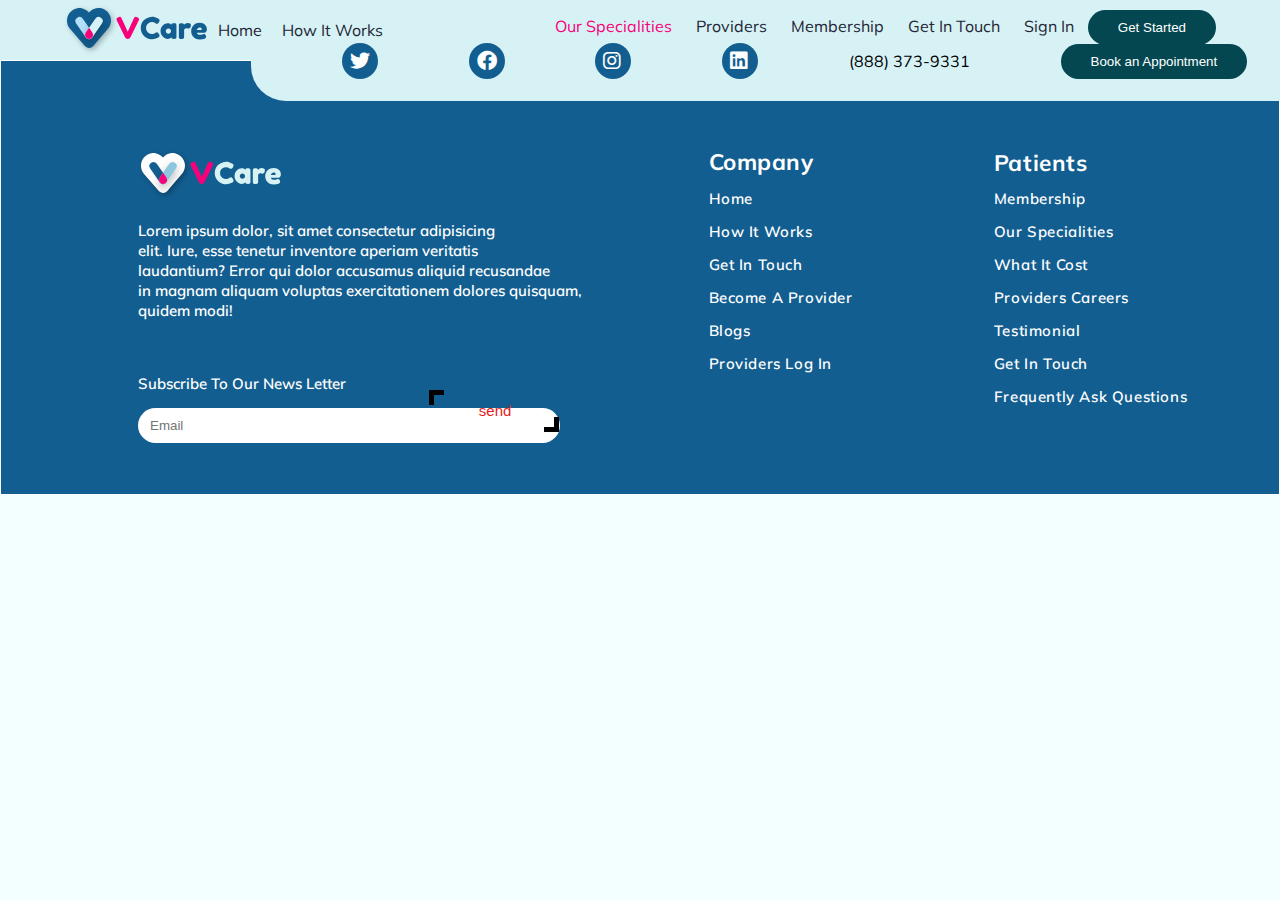
==== commit 159a1c90: "Merge branch 'how_it_works'" ====
--- a/index.html
+++ b/index.html
@@ -12,10 +12,6 @@
     />
     <link rel="stylesheet" href="styles.css" />
     <title>vicsoft</title>
-    <link
-      href="https://fonts.googleapis.com/css2?family=Mulish:ital,wght@0,200..1000;1,200..1000&display=swap"
-      rel="stylesheet"
-    />
     <link
       href="https://fonts.googleapis.com/css2?family=Mulish:ital,wght@0,200..1000;1,200..1000&display=swap"
       rel="stylesheet"
@@ -153,282 +149,7 @@
         </div>
       </nav>
     </header>
-
-    <div class="homebanner">
-      <div class="imagesection">
-
-        <div class="img1"></div>
-        <svg
-          width="400"
-          height="400"
-          viewBox="0 0 422 451"
-          fill="none"
-          xmlns="http://www.w3.org/2000/svg"
-          class="img2"
-        >
-          <path
-            fill-rule="evenodd"
-            clip-rule="evenodd"
-            d="M419.957 200.96C424.946 242.578 412.543 283.9 393.661 321.323C372.092 364.072 347.115 408.556 304.348 430.089C259.931 452.453 204.797 457.883 158.498 439.729C114.125 422.331 86.8063 378.031 64.353 335.988C46.101 301.812 53.6536 261.41 43.3217 224.069C32.1703 183.765 -4.99292 149.845 1.41551 108.521C8.04148 65.7941 37.714 24.3047 77.0755 6.41222C115.412 -11.0141 158.577 12.3751 200.295 18.1167C232.602 22.5631 265.244 21.7189 294.403 36.3232C324.217 51.256 347.124 75.2704 367.345 101.785C390.507 132.157 415.411 163.035 419.957 200.96Z"
-            fill="#F8007A"
-          />
-        </svg>
-
-        <svg
-          width="493"
-          height="314"
-          viewBox="0 0 493 414"
-          fill="none"
-          xmlns="http://www.w3.org/2000/svg"
-          class="img3"
-        >
-          <path
-            fill-rule="evenodd"
-            clip-rule="evenodd"
-            d="M86.7588 376.754C53.0623 349.132 32.6225 309.214 19.8486 267.557C5.25672 219.972 -8.02804 168.633 8.54763 121.702C25.763 72.9593 63.205 29.2044 110.994 9.49593C156.796 -9.39325 209.169 4.1686 256.269 19.5389C294.555 32.0331 317.971 67.7705 352.596 88.3393C389.968 110.54 442.254 109.231 467.19 144.836C492.974 181.649 500.582 234.122 483.94 275.872C467.731 316.534 404.286 321.756 368.866 347.476C341.436 367.394 294.393 371.852 262.014 381.886C228.905 392.146 231.847 418.597 197.598 413.266C158.367 407.158 117.464 401.925 86.7588 376.754Z"
-            fill="#8CC6DF"
-          />
-        </svg>
-
-        <svg
-          width="65"
-          height="110"
-          viewBox="0 0 91 125"
-          fill="none"
-          xmlns="http://www.w3.org/2000/svg"
-          class="img4"
-        >
-          <path
-            fill-rule="evenodd"
-            clip-rule="evenodd"
-            d="M45.7576 124.665C36.908 124.61 27.9781 121.937 20.1737 116.433C-0.223348 102.048 -5.2088 73.7738 9.03842 53.2802L45.7484 0.47583L82.4584 53.2803C96.7056 73.7738 91.7201 102.048 71.3231 116.433C63.5241 121.934 54.6012 124.607 45.7576 124.665Z"
-            fill="#F8007A"
-          />
-        </svg>
-      </div>
-
-      <div class="textsection">
-        <h1>Healthcare <br />Always With You</h1>
-
-        <h4>
-          Get access to quality healthcare without ever <br />leaving your home,
-          your job or wherever you are. <br />
-          Get personalized, high-quality healthcare all from <br />
-          the ease of your smartphone.
-        </h4>
-
-        <div class="butt">
-          <button type="button">Book an Appointment</button>
-        </div>
-      </div>
-    </div>
-
-    <div class="banner2">
-      <div class="tsection2">
-        <h1 class="h1">
-          Redefining <br />
-          Healthcare System
-        </h1>
-        <h4 class="h2">
-          Our approach to care is all about breaking down the walls <br />
-          of an office and supporting your health wherever you are. <br />
-          VCare specialists, lincensed and certified doctors <br />
-          are just clicks away.
-        </h4>
-        <div class="butt2">
-        <button type="button">Book an Appointment</button>
-      </div>
-      </div>
-
-      <div class="imgsection2">
-        <svg
-          width="521"
-          height="508"
-          viewBox="0 0 521 508"
-          fill="none"
-          xmlns="http://www.w3.org/2000/svg"
-          class="sec1"
-        >
-          <path
-            fill-rule="evenodd"
-            clip-rule="evenodd"
-            d="M276.807 2.78328C340.871 -4.04372 409.823 4.34178 457.131 48.0777C505.795 93.0666 521.911 162.137 520.855 228.402C519.818 293.521 494.427 354.116 451.477 403.073C405.078 455.961 346.903 512.623 276.807 506.58C208.789 500.717 178.017 423.74 129.863 375.346C81.9308 327.177 -0.312738 296.356 0.000894415 228.402C0.314354 160.487 78.5684 125.718 131.213 82.8088C175.837 46.4361 219.56 8.88364 276.807 2.78328Z"
-            fill="#F8007A"
-          />
-        </svg>
-
-        <div class="sec2"></div>
-      </div>
-    </div>
-
-
-    <div class="banner3">
-      <div class="tdsection">
-        <h1 class="hd1">Healthcare is Not Enough </h1>
-
-        <h4 class="hd2">High-Quality Healthcare from Compassionate and trusted Care Givers Does. <br>
-          Our Care givers create a new kind of relationship with 
-          you  by taking their time to <br> notice the details and listen to what's important to you.</h4>
-        </div>
-
-      <div class="picsection">
-<div class="pic1">
-  <div class="pc1">
-  <svg width="243" height="257" viewBox="0 0 243 257" fill="none" xmlns="http://www.w3.org/2000/svg">
-    <path fill-rule="evenodd" clip-rule="evenodd" d="M117.281 1.74315C156.039 -2.73953 200.784 -0.223446 226.49 29.1862C251.537 57.8423 241.987 100.866 236.919 138.619C232.72 169.896 223.568 200.516 200.593 222.102C178.305 243.042 147.675 247.899 117.281 251.024C81.8356 254.667 39.9938 266.56 14.9239 241.187C-10.1217 215.839 3.26112 174.166 6.21798 138.619C8.80832 107.478 11.001 76.08 30.6745 51.8341C52.535 24.893 82.8585 5.72449 117.281 1.74315Z" fill="#8CC6DF"/>
-    </svg>
-  </div>
-  <div class="pic11"></div>
-  <div class="end1">Courtney Warren (MD)</div>
-  <div class="end11">Family Practice Physician</div>
-</div>
-
-<div class="pic2">
-  <div class="pc2">
-    <svg width="243" height="257" viewBox="0 0 243 257" fill="none" xmlns="http://www.w3.org/2000/svg">
-      <path fill-rule="evenodd" clip-rule="evenodd" d="M117.281 1.74315C156.039 -2.73953 200.784 -0.223446 226.49 29.1862C251.537 57.8423 241.987 100.866 236.919 138.619C232.72 169.896 223.568 200.516 200.593 222.102C178.305 243.042 147.675 247.899 117.281 251.024C81.8356 254.667 39.9938 266.56 14.9239 241.187C-10.1217 215.839 3.26112 174.166 6.21798 138.619C8.80832 107.478 11.001 76.08 30.6745 51.8341C52.535 24.893 82.8585 5.72449 117.281 1.74315Z" fill="#F8007A"/>
-      </svg>      
-  </div>
-  <div class="pic12"></div>
-  <div class="end2">Jorge Williamson</div>
-  <div class="end12">Emergency Medicine</div>
-</div>
-
-<div class="pic3">
-  <div class="pc3">
-    <svg width="243" height="257" viewBox="0 0 243 257" fill="none" xmlns="http://www.w3.org/2000/svg">
-      <path fill-rule="evenodd" clip-rule="evenodd" d="M117.281 1.74315C156.039 -2.73953 200.784 -0.223446 226.49 29.1862C251.537 57.8423 241.987 100.866 236.919 138.619C232.72 169.896 223.568 200.516 200.593 222.102C178.305 243.042 147.675 247.899 117.281 251.024C81.8356 254.667 39.9938 266.56 14.9239 241.187C-10.1217 215.839 3.26112 174.166 6.21798 138.619C8.80832 107.478 11.001 76.08 30.6745 51.8341C52.535 24.893 82.8585 5.72449 117.281 1.74315Z" fill="#135E90"/>
-      </svg>      
-  </div>
-  <div class="pic13"></div>
-  <div class="end3">Tomothy Wilson</div>
-  <div class="end13">Family Practice Physician</div>
-</div>
-      </div>
-      <div class="house">
-      <div class="meet">Meet Our Doctors</div>
-      <button type="button" class="bt">Book an Appointment</button>
-      </div>
-    </div>
-
-
-
-    <div class="banner4">
-      <div class="ttsec">
-      <h1 class="hsec1">We Care For the Whole of You</h1>
-      <h4 class="hsec2">VCare Threat Over 50 Routine Medical Conditions. We have you covered from A to Z and are <br> here to support your wellbeing over time. From our licensed psychiatrists to a staff of <br>doctoral-level psychologists, we help support your wellness journey.
-<p>
-        Select membership plans and employers, we can offer treatment programs <br>
-        and plans to help manage specific issues and conditions.</h4>
-      </p>
-      </div>
-
-      <div class="photosec">
-        <div class="pht1">
-<div class="pht11">
-  <svg width="277" height="358" viewBox="0 0 244 257" fill="none" xmlns="http://www.w3.org/2000/svg">
-    <path fill-rule="evenodd" clip-rule="evenodd" d="M117.766 1.74315C156.663 -2.73953 201.568 -0.223446 227.366 29.1862C252.503 57.8423 242.919 100.866 237.833 138.619C233.619 169.896 224.433 200.516 201.376 222.102C179.008 243.042 148.268 247.899 117.766 251.024C82.1935 254.667 40.2017 266.56 15.0419 241.187C-10.0934 215.839 3.33736 174.166 6.30481 138.619C8.90444 107.478 11.105 76.08 30.849 51.8341C52.7878 24.893 83.2201 5.72449 117.766 1.74315Z" fill="#135E90"/>
-    </svg>    
-</div>
-<div class="pht13"></div>
-<div class="one">Urgent Care</div>
-<div class="two">When You are sick and <br> need to see a doctor</div>       
- </div>
-        
-        <div class="pht2">
-          <div class="pht22">
-            <svg width="277" height="358" viewBox="0 0 244 257" fill="none" xmlns="http://www.w3.org/2000/svg">
-              <path fill-rule="evenodd" clip-rule="evenodd" d="M117.766 1.74315C156.663 -2.73953 201.568 -0.223446 227.366 29.1862C252.503 57.8423 242.919 100.866 237.833 138.619C233.619 169.896 224.433 200.516 201.376 222.102C179.008 243.042 148.268 247.899 117.766 251.024C82.1934 254.667 40.2016 266.56 15.0418 241.187C-10.0935 215.839 3.33729 174.166 6.30475 138.619C8.90438 107.478 11.1049 76.08 30.8489 51.8341C52.7877 24.893 83.22 5.72449 117.766 1.74315Z" fill="#135E90"/>
-              </svg>              
-          </div>
-          <div class="pht21"></div>
-          <div class="three">Behavioural Health</div>
-          <div class="four">Behavioural Health  <br>Emotional Support from <br> the privacy of home</div>
-        </div>
-
-
-        <div class="pht3">
-          <div class="pht33">
-            <svg width="277" height="358" viewBox="0 0 244 257" fill="none" xmlns="http://www.w3.org/2000/svg">
-              <path fill-rule="evenodd" clip-rule="evenodd" d="M117.766 1.74315C156.663 -2.73953 201.568 -0.223446 227.366 29.1862C252.503 57.8423 242.919 100.866 237.833 138.619C233.619 169.896 224.433 200.516 201.376 222.102C179.008 243.042 148.268 247.899 117.766 251.024C82.1934 254.667 40.2017 266.56 15.0419 241.187C-10.0935 215.839 3.33732 174.166 6.30478 138.619C8.90441 107.478 11.105 76.08 30.849 51.8341C52.7878 24.893 83.22 5.72449 117.766 1.74315Z" fill="#F8007A"/>
-              </svg>
-          </div>
-          <div class="pht31"></div>
-          <div class="five">Preventive Healthcare</div>
-          <div class="six">Supporting your <br> day-to-day healthcare <br> choices and habits</div>
-        </div>
-
-
-        <div class="ph1">
-          <div class="ph11">
-            <svg width="277" height="358" viewBox="0 0 244 257" fill="none" xmlns="http://www.w3.org/2000/svg">
-              <path fill-rule="evenodd" clip-rule="evenodd" d="M117.766 1.74315C156.663 -2.73953 201.568 -0.223446 227.366 29.1862C252.503 57.8423 242.919 100.866 237.833 138.619C233.619 169.896 224.433 200.516 201.376 222.102C179.008 243.042 148.268 247.899 117.766 251.024C82.1935 254.667 40.2017 266.56 15.0419 241.187C-10.0934 215.839 3.33738 174.166 6.30484 138.619C8.90447 107.478 11.105 76.08 30.849 51.8341C52.7878 24.893 83.2201 5.72449 117.766 1.74315Z" fill="#F8007A"/>
-              </svg>              
-          </div>
-          <div class="ph12"></div>
-          <div class="seven">Chronic Care</div>
-          <div class="eight">Helping you manage <br>chronic health conditions</div>
-        </div>
-      </div>
-      <div class="hus">
-        <div class="base">Meet a Doctor</div>
-        <button type="button" class="mtn">Book an Appointment</button>
-
-      </div>
-    </div>
-
-
-
-    <div class="banner5">
-      <div class="bansec">
-        <svg width="495" height="370" viewBox="0 0 521 508" fill="none" xmlns="http://www.w3.org/2000/svg" class="svg">
-          <path fill-rule="evenodd" clip-rule="evenodd" d="M276.807 2.78334C340.871 -4.04366 409.823 4.34184 457.131 48.0777C505.795 93.0667 521.911 162.138 520.855 228.403C519.818 293.521 494.427 354.116 451.477 403.073C405.078 455.961 346.903 512.623 276.807 506.58C208.789 500.717 178.017 423.74 129.863 375.346C81.9308 327.177 -0.312738 296.356 0.000894415 228.403C0.314354 160.487 78.5684 125.718 131.213 82.8089C175.837 46.4362 219.56 8.8837 276.807 2.78334Z" fill="#F8007A"/>
-          </svg>
-      <div class="tech"></div>    
-      </div>
-
-      <div class="tez">
-        <h1 class="tez1">How it Work</h1>
-        <h4 class="tez2">Just book an appointment, chat via video on your <br>smartphone, and pick up your prescription from your <br>pharmacy. Our advanced technology is integrated with <br> most major insurers, labs, and pharmacies.</h4>
-        <div class="imma">
-          <div class="work">How it Work</div>
-        <button type="button" class="btc">Book an Appointment</button>
-      </div>
-      </div>
-    </div>
-
-    <div class="banner6">
-      <div class="bant1">
-        <h1 class="bant2">What People say about VCare</h1>
-        <h4 class="bant3">See what our members are saying about our service.</h4>
-      </div>
-
-      <div class="rdimgsec">
-        <div class="images">
-        <h2 class="rd1">Darlene Black</h2>
-        <h4 class="rd2">Esse qui pariatur ut consectetur cupidatat magna <br>consectetur ea sunt laborum sunt ut incididunt. <br> Ipsum magna labore eiusmod irure reprehenderit <br>duis culpa commodo. Nulla et fugiat laboris eu <br> velit tempor fugiat. Magna velit consequat eu <br>enim exercitation pariatur amet ex. </h4>
-      </div>
-      <div class="rdimg1"></div>
-
-      <div class="magnas">
-        <h2 class="rd3">Darlene Black</h2>
-        <h4 class="rd4">Esse qui pariatur ut consectetur cupidatat magna <br>consectetur ea sunt laborum sunt ut incididunt. <br> Ipsum magna labore eiusmod irure reprehenderit <br>duis culpa commodo. Nulla et fugiat laboris eu <br> velit tempor fugiat. Magna velit consequat eu <br>enim exercitation pariatur amet ex. </h4>
-      </div>
-      <div class="rdimg2"></div>
-
-
-      <div class="magenta">
-        <h2 class="rd5">Darlene Black</h2>
-        <h4 class="rd6">Esse qui pariatur ut consectetur cupidatat magna <br>consectetur ea sunt laborum sunt ut incididunt. <br> Ipsum magna labore eiusmod irure reprehenderit <br>duis culpa commodo. Nulla et fugiat laboris eu <br> velit tempor fugiat. Magna velit consequat eu <br>enim exercitation pariatur amet ex. </h4>
-      </div>
-      <div class="rdimg3"></div>
-      </div>
-
-  
-    </div>
-
-
-    <footer>
+<footer>
       <div class="rectangel">
         <div class="footer-contactus">
           <i class="fa-brands fa-twitter"></i>
@@ -591,6 +312,6 @@
           <button class="btn">send</button>
         </div>
       </div>
-    </footer>
+</footer>
   </body>
 </html>
--- a/styles.css
+++ b/styles.css
@@ -4,36 +4,39 @@
 body {
   margin: 0;
   padding: 0;
-}
+  font-family: "mulish", sans-serif;
+  font-optical-sizing: auto;
+  font-weight: 20px;
+  font-style: normal;
+  background: #f3feff;
+}
+
 
 footer {
-  position: relative;
-  /* width: 1366px; */
-  height: 435px;
+  min-height: 435px;
   background-color: white;
   align-items: center;
   justify-content: space-evenly;
   flex-flow: row;
-  bottom: 5px;
 }
 .rectangel {
-  position: absolute;
-  width: 1366px;
-  height: 400px;
+  height: 435px;
   border: 1.5px solid #ffffff;
-  top: 35px;
   background: #135e90;
 }
-
+.ftcnt {
+  display: flex;
+  justify-content: space-around;
+}
 .footer-contactus {
   display: flex;
   justify-content: space-evenly;
   align-items: center;
   width: 1087px;
-  height: 70px;
+  height: 80px;
   border-radius: 35px;
   background: #d6f2f5;
-  margin: -40px 0 0 139px;
+  margin: -40px 250px 0 250px;
 }
 i {
   width: 36px;
@@ -46,27 +49,31 @@
   align-items: center;
 }
 
-.contact-button {
+/* .contact-button {
   border-radius: 80px;
   width: 237px;
   height: 40px;
   color: white;
   background: #135e90;
-}
+ } */
+
 .ft-container {
   display: flex;
   justify-content: space-between;
   align-items: center;
   margin: 0 0 0 137px;
   color: #ffffff;
+  font-family: "Mulish", sans-serif;
+  font-size: 14px;
+  font-weight: 600;
 }
 .flx1 {
   flex: 2;
   align-items: center;
   width: 397px;
   height: 120px;
-  font-family: "Mulish";
-  font-size: 14px;
+  font-family: "Mulish", sans-serif;
+  font-size: 15px;
   font-weight: 600;
   line-height: 20px;
   letter-spacing: 0em;
@@ -79,8 +86,8 @@
   text-transform: capitalize;
   width: 220px;
   height: 223px;
-  font-family: "Mulish";
-  font-size: 14px;
+  font-family: "Mulish", sans-serif;
+  font-size: 15px;
   font-weight: 600;
   line-height: 18px;
   letter-spacing: 0.04em;
@@ -88,25 +95,25 @@
 }
 .flx3 {
   flex: 1;
-  justify-content: space-around;
-  align-items: center;
+  align-self: center;
   text-transform: capitalize;
   width: 220px;
   height: 256px;
-  font-family: "Mulish";
-  font-size: 14px;
+  font-family: "Mulish", sans-serif;
+  font-size: 15px;
   font-weight: 600;
   line-height: 18px;
   letter-spacing: 0.04em;
   text-align: left;
+  margin-top: 34.1px;
 }
 .flx4 {
   align-items: center;
   margin: -50px 0 0 137px;
   text-transform: capitalize;
   color: #ffffff;
-  font-family: "Mulish";
-  font-size: 14px;
+  font-family: "Mulish", sans-serif;
+  font-size: 15px;
   font-weight: 600;
 }
 input {
@@ -114,16 +121,91 @@
   height: 35px;
   width: 422px;
   border: #ffffff;
-}
+  margin-left: 10px;
+}
+input:focus {
+  outline: none;
+}
+.black{
+  
+  margin-top: -30px;
+  color: #135e90;
+}
+
+.bttn {
+  text-transform: uppercase;
+  text-align: center;
+  font-size: 11px;
+  text-decoration: none;
+  color: white;
+  background: #135e90;
+  border: 1px solid white;
+  cursor: pointer;
+  transition: ease-out 0.5s;
+  -webkit-transition: ease-out 0.5s;
+  -moz-transition: ease-out 0.5s;
+  height: 32px;
+  width: 100px;
+  font-family: "Mulish", sans-serif;
+}
+
+
+.bttn:hover {
+  color: red;
+  font-family: "Mulish", sans-serif;
+  background: #123 ;
+  font-size: 12px; 
+} 
+
 .btn {
-  border-radius: 16.5px;
-  background: #135e90;
-  width: 87px;
-  height: 33px;
-  border: #135e90;
-  color: #ffffff;
-  text-transform: uppercase;
-}
+  
+  height: 40px;
+  width: 180px;
+  margin-top: -30px;
+  cursor: pointer;
+  position: relative;
+  padding: 3px 15px;
+  background: transparent;
+  color: rgb(228, 28, 28);
+  font-size: 15px;
+  border-top-right-radius: 10px;
+  border-bottom-left-radius: 10px;
+  transition: all 1s;
+  &:after,
+  &:before {
+    content: " ";
+    width: 10px;
+    height: 10px;
+    position: absolute;
+    border: 0px solid #111010;
+    transition: all 1s;
+  }
+  &:after {
+    top: -1px;
+    left: -1px;
+    border-top: 5px solid black;
+    border-left: 5px solid black;
+  }
+  &:before {
+    bottom: -1px;
+    right: 1px;
+    border-bottom: 5px solid black;
+    border-right: 5px solid black;
+  }
+  &:hover {
+    border-top-right-radius: 0px;
+    border-bottom-left-radius: 0px;
+    background: rgba(0, 0, 0, 0.5);
+    color: black;
+    &:before,
+    &:after {
+      width: 100%;
+      height: 100%;
+      border-color: #135e90;
+    }
+  }
+}
+
 .bkb {
   display: flex;
   justify-content: center;
@@ -134,6 +216,7 @@
   width: 422px;
   margin-left: 137px;
   border-radius: 35px;
+  font-family: "Mulish", sans-serif;
 }
 .news {
   margin-top: 33px;
@@ -163,7 +246,16 @@
   background-color: rgb(4, 71, 80);
   color: white;
   border: none;
-}
+
+}
+/* 
+button:hover{
+  color: #f8007a;
+  background: #111010;
+  padding: 10px;
+
+} */
+
 
 .flexcontainer {
   display: flex;
@@ -174,11 +266,13 @@
   display: flex;
   align-items: center;
   height: 100%;
+  
 }
 .flex2 {
   height: 100%;
   display: flex;
   align-items: center;
+
 }
 .active {
   color: #f8007a;
@@ -992,6 +1086,420 @@
   position: relative;
 }
 
+/* mos */
+
+.hiw-container {
+  display: flex;
+  justify-content: space-around;
+  align-items: center;
+  background: linear-gradient(
+      104.76deg,
+      rgba(255, 255, 255, 0) 43.8%,
+      rgba(179, 225, 249, 0.53) 72.41%,
+      #8cc6df 107.45%
+    ),
+    url(images/heartpic.jpg);
+
+  height: 708px;
+  border-radius: 0 0 0 354px;
+  /* background-position: ; */
+  background-repeat: no-repeat;
+  background-size: cover;
+  gap: 270px;
+}
+
+.hwflx1 {
+  flex: 1;
+  width: 590px;
+}
+.hwflx2 {
+  flex: 1;
+  justify-content: space-around;
+  font-size: 19px;
+  font-family: "Mulish", sans-serif;
+  padding: 85px;
+}
+
+.p1 {
+  font-weight: bold;
+  color: #135e90;
+  font-family: "mullish" sans-serif;
+  text-transform: capitalize;
+  text-align: center;
+}
+
+.sore {
+  display: flex;
+  margin-top: 80px;
+}
+
+.bbttn {
+  
+    position: relative;
+    display: inline-block;
+    padding: 12px 27px;
+    text-align: center;
+    font-size: 16px;
+    letter-spacing: 1px;
+    text-transform: capitalize;
+    text-decoration: none;
+    color: white;
+    background: #135e90;
+    border: 3px solid #999;
+    cursor: pointer;
+    transition: ease-out 0.5s;
+    -webkit-transition: ease-out 0.5s;
+    -moz-transition: ease-out 0.5s;
+}
+
+.brc {
+  position: absolute;
+  width: 2px;
+  height: 65px;
+  border: 65px;
+  border-radius: 100%;
+}
+
+.inline {
+  display: flex;
+  flex-flow: column;
+  justify-content: center;
+  align-items: center;
+  margin: 0 200px 0 200px;
+ }
+ 
+.flexhw {
+  display: flex;
+  justify-content: space-between;
+  gap: 50px;
+  padding: 50px;
+  height: 450px;
+  font-family: "mulish", sans-serif;
+  color: #135e90;
+} 
+
+.circle{
+  position: absolute;
+  display:  flex;
+  border-radius:50%;
+  line-height: 0;
+  height: 50px;
+  width: 50px;
+  font-size: 32px;
+  color:#135e90 ;
+  align-self: center;
+  background: white;
+  border: 4px solid #8cc6df ;
+}
+
+.circle span{
+  position: absolute;
+  padding-top: 50%;
+  padding-bottom: 50%;
+  margin-left: 7px;
+  margin-right: 8px;
+  align-self: center;
+
+
+}
+ /* position: relative;
+  cursor: pointer;
+  align-self: center;
+  width: 237px;
+  height: 40px;
+  border-radius: 20px;
+  background: #135e90;
+  text-transform: capitalize; */
+
+  .bbttn:hover{
+  
+    color: red;
+    background: #123 ;
+    font-size: 15px; 
+  } 
+
+
+.blwbanner-container {
+  min-height: 2300px;
+  background: #f3feff;
+  padding: 15px;
+}
+
+.deep {
+  padding: 100px;
+}
+.hrz {
+  position: relative;
+  display: flex;
+  flex-flow: column;
+  height: 500px;
+  background-color: #8cc6df;
+  width: 10px;
+  border-radius: 20px;
+  justify-content: space-around;
+  margin-left: 20px;
+  align-self: center;
+}
+.itemflx1 {
+  flex: 1;
+ 
+  text-align: right;
+ 
+} 
+
+
+.itemflx2 {
+  flex: 1;
+  background-repeat: center;
+  object-fit: cover;
+  background-size: cover;
+  height: 400px;
+  width:400px;
+  margin-left: 30px;
+ 
+}
+
+.itemflx3 {
+  flex: 1;
+  justify-self: space-between;
+  margin-left: -80px;
+}
+
+img {
+  height: 350px;
+  width: 350px;
+  border-radius: 180px 350px 400px 300px;
+  object-fit: cover;
+  background-position:center ;
+
+  
+}
+#h1 {
+  font-family: "Mulish", sans-serif;
+  font-size: 40px;
+  font-weight: 600;
+  line-height: 50px;
+  letter-spacing: 0.05em;
+  text-align: center;
+  color: #135e90;
+  text-transform: capitalize;
+}
+#kk{
+  font-family: "Mulish", sans-serif;
+  font-size: 18px;
+  font-weight: 100;
+  line-height: 30px;
+  color: #524d4d;
+}
+#text {
+  font-family: "Mulish", sans-serif;
+  font-size: 18px;
+  font-weight: 600;
+  line-height: 30px;
+  letter-spacing: 0.05em;
+  text-align: center ;
+  color: #524d4d;
+}
+#t {
+  text-align: left;
+}
+
+
+.tdcontainer {
+  display: flex;
+  min-height: 700px;
+  padding: 50px;
+}
+.tdc {
+  
+  min-height: 90px;
+  
+  justify-content: center;
+}
+.tdct {
+  display: flex;
+  justify-content: space-evenly;
+  align-items: center;
+  text-align: center;
+  gap: 30px;
+  
+}
+.seebutton {
+  cursor: pointer;
+  color: orangered;
+
+  width: 200px;
+  background: transparent;
+  font-size: 20px;
+}
+
+.resp {
+  align-items: center;
+  justify-content: space-evenly;
+}
+
+.shift {
+  display: flex;
+  justify-content: space-around;
+  padding: 20px;
+  min-height: 10px;
+}
+
+.tdimg1 {
+  background: url(images/2420d5ad4e9e0e9d902bd20002a95e41.jpg);
+  background-position: right;
+  background-size: cover;
+  object-fit: cover;
+  height: 350px;
+  width: 350px;
+  border-radius: 700px;
+}
+.tdimg2 {
+  background: url(images/d4e91496aaf2fbaf19bb84bd2f237227.jpg);
+  background-position: right;
+  background-size: cover;
+  object-fit: cover;
+  height: 350px;
+  width: 350px;
+  border-radius: 700px;
+}
+.tdimg3 {
+  background: url(images/fdc949d9e8ad3e854a9194219f75a254.jpg);
+  background-position: right;
+  background-size: cover;
+  object-fit: cover;
+  height: 350px;
+  width: 350px;
+  border-radius: 700px;
+}
+.tdimg4 {
+  background: url(images/129bb93d8a5c30df359919ebc85ece30.jpg);
+  background-position: right;
+  background-size: cover;
+  object-fit: cover;
+  height: 350px;
+  width: 350px;
+  border-radius: 700px;
+}
+.tdct div {
+  display: flex;
+  flex-direction: column;
+  justify-content: center;
+}
+.tdct div .images {
+  position: relative;
+}
+.tdct div .images::after {
+  content: "";
+  position: absolute;
+  height: 300px;
+  width: 350px;
+  background-color: #123;
+  z-index: -20000;
+  border-radius: 25% 100%;
+  transform: rotate(90deg);
+}
+.tdct div .images::after :nth-child(3).tdct div .images {
+  content: "";
+  background-color: red !important;
+  position: inherit;
+}
+
+
+
+.lastcontainer {
+  min-height: 700px;
+  padding: 50px;
+}
+.uplit {
+  min-height: 150px;
+  
+}
+.lasthw {
+  display: flex;
+  justify-content: space-evenly;
+  align-items: center;
+  gap: 50px;
+  min-height: 500px;
+}
+.itemflx3 h1{
+
+
+font-size: 40px;
+font-weight: 500;
+line-height: 45px;
+letter-spacing: 0.03em;
+
+}
+
+.image1 {
+  background: url(images/34d0c3811e30299006dfa8f78b2cd446.png);
+  height: 110px;
+  width: 110px;
+  left: 11px;
+
+  border-radius: 100%;
+  background-position: center;
+  background-size: cover;
+  border: 3px solid white;
+  border-style: outset;
+  margin-top: -80px;
+}
+
+.box1 {
+  flex: 1;
+
+  width: 409px;
+  min-height: 200px;
+  border-radius: 20px;
+}
+.box2 {
+  flex: 1;
+
+  width: 409px;
+  min-height: 200px;
+  border-radius: 20px;
+}
+.box3 {
+  flex: 1;
+  width: 409px;
+  min-height: 200px;
+  border-radius: 20px;
+}
+
+.drill {
+  border: 5px solid #135e9033;
+  min-height: 350px;
+  border-radius: 20px;
+  border-style: outset;
+  padding: 20px;
+  text-align: center;
+}
+ 
+
+
+.txt2 {
+  font-family: "mullish" sans-serif;
+  font-size: 16px;
+  line-height: 30px;
+  letter-spacing: 0em;
+  text-align: left;
+}
+
+.td {
+  min-height: 500px;
+}
+
+/* ::-webkit-scrollbar{
+  width: 20px;
+}
+::-webkit-scrollbar-thumb{
+  border-radius: 30px;
+  background: -webkit-gradient(linear,left top, left buttom, from(#ff8a00),
+  to(#da1b60));
+  box-shadow: inset 2px 2px 2px rgba(255, 255, 255, 0.25), inset -2px -2px -2px rgba(0, 0, 0, 0.25);
+} */
+
 .bant2{
   font-family: "Mulish", sans-serif;
   font-size: 50px;
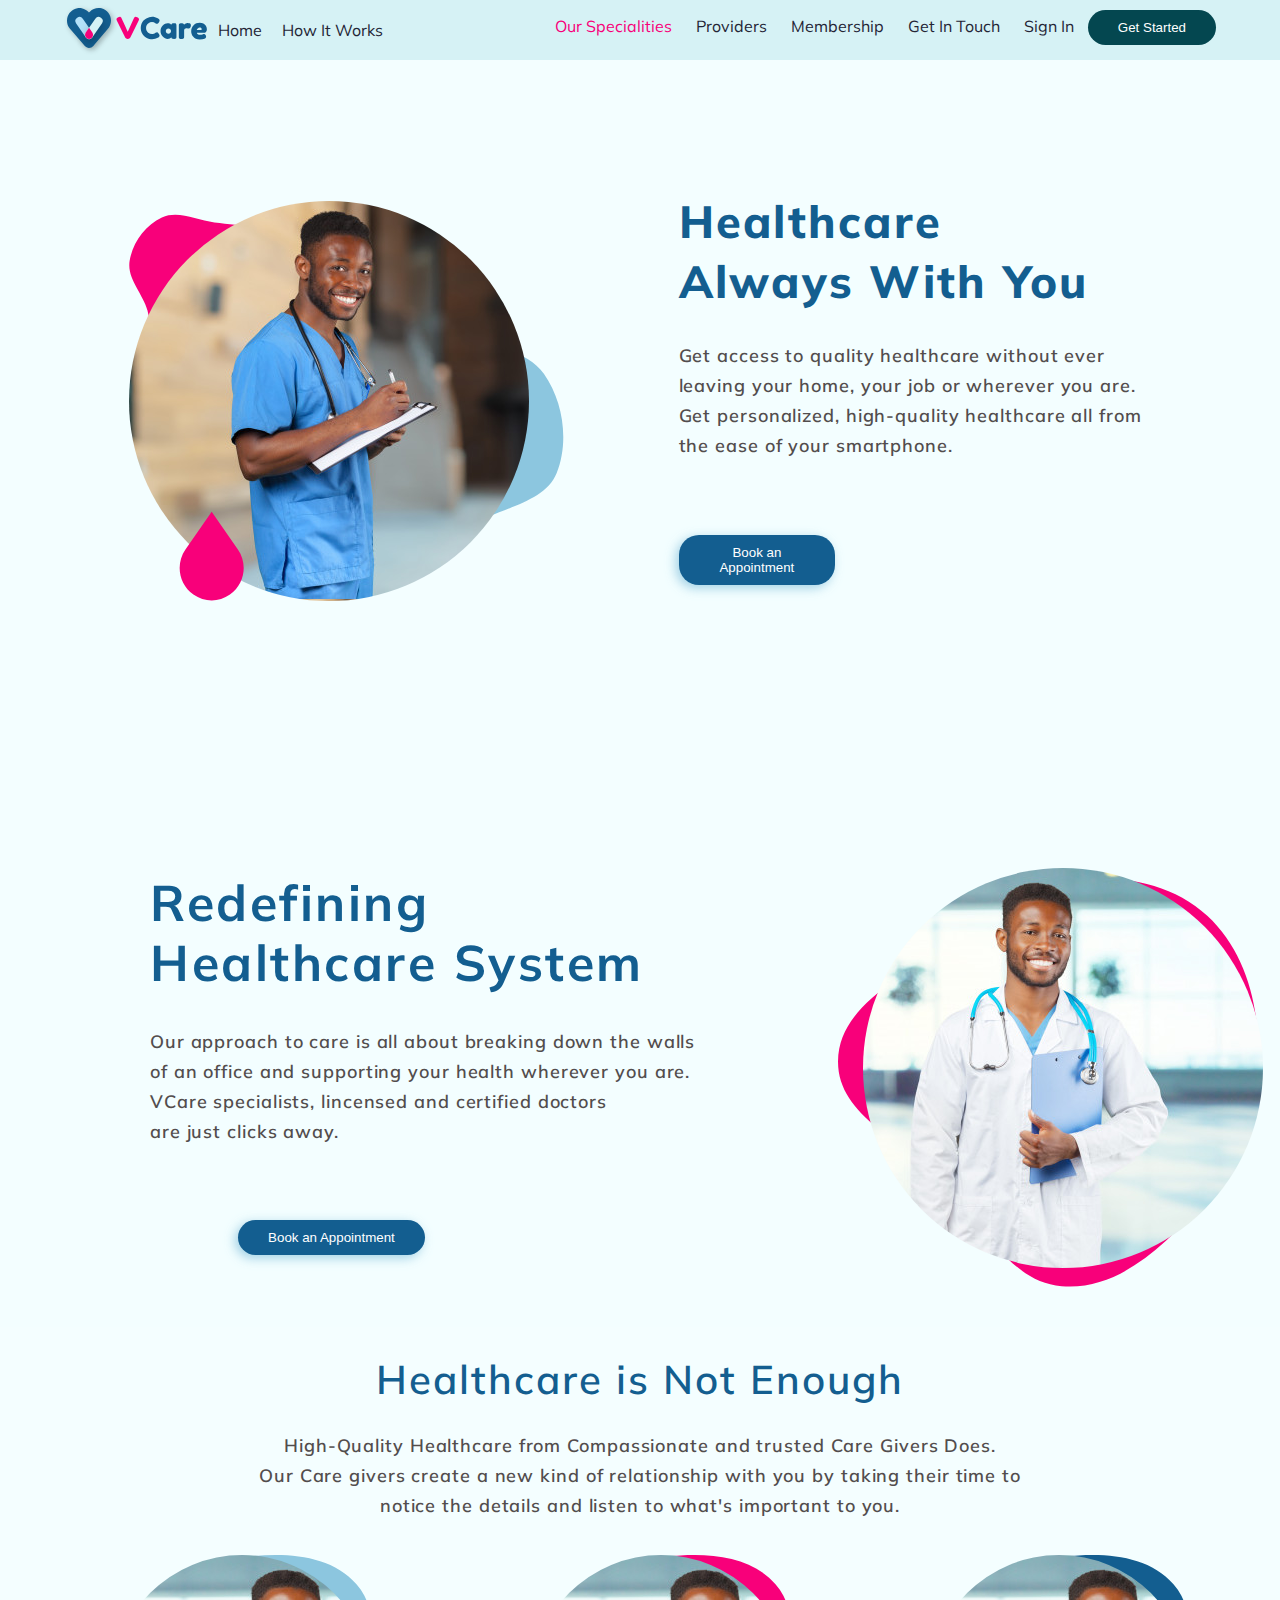
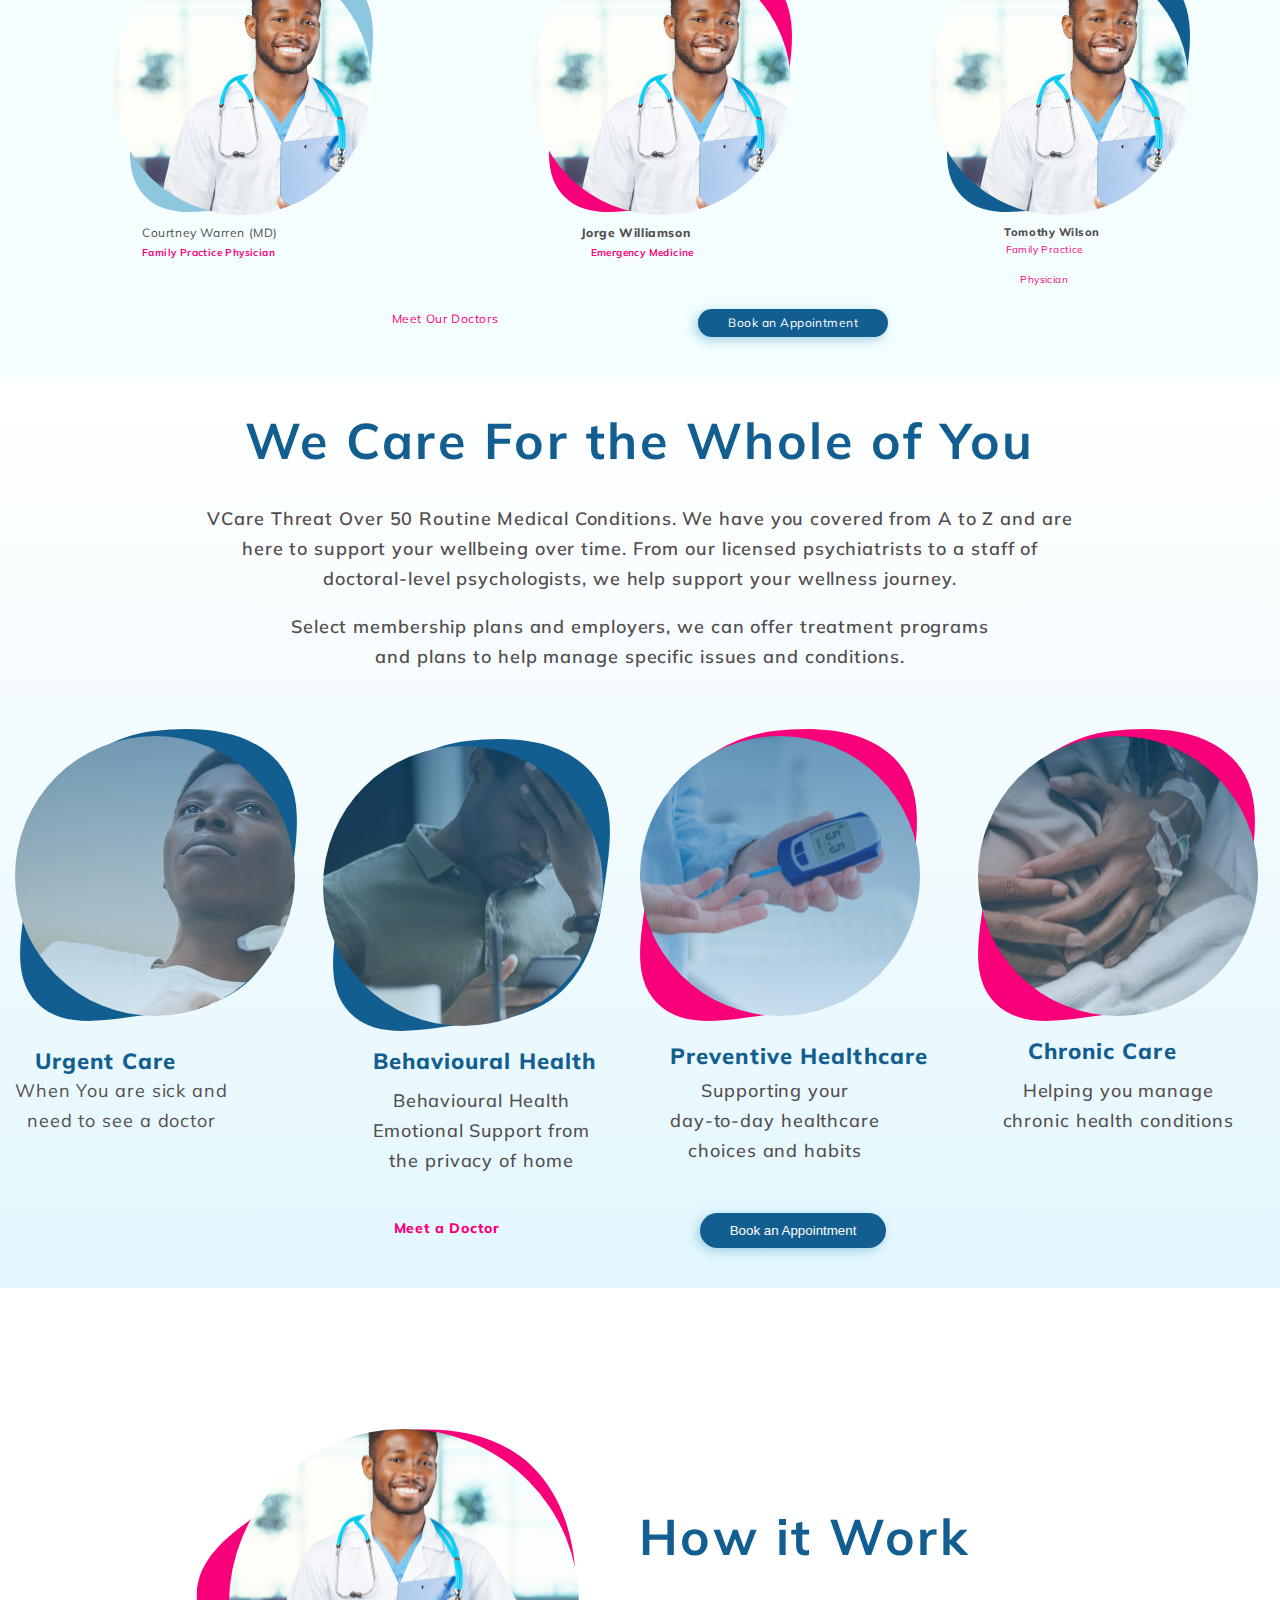
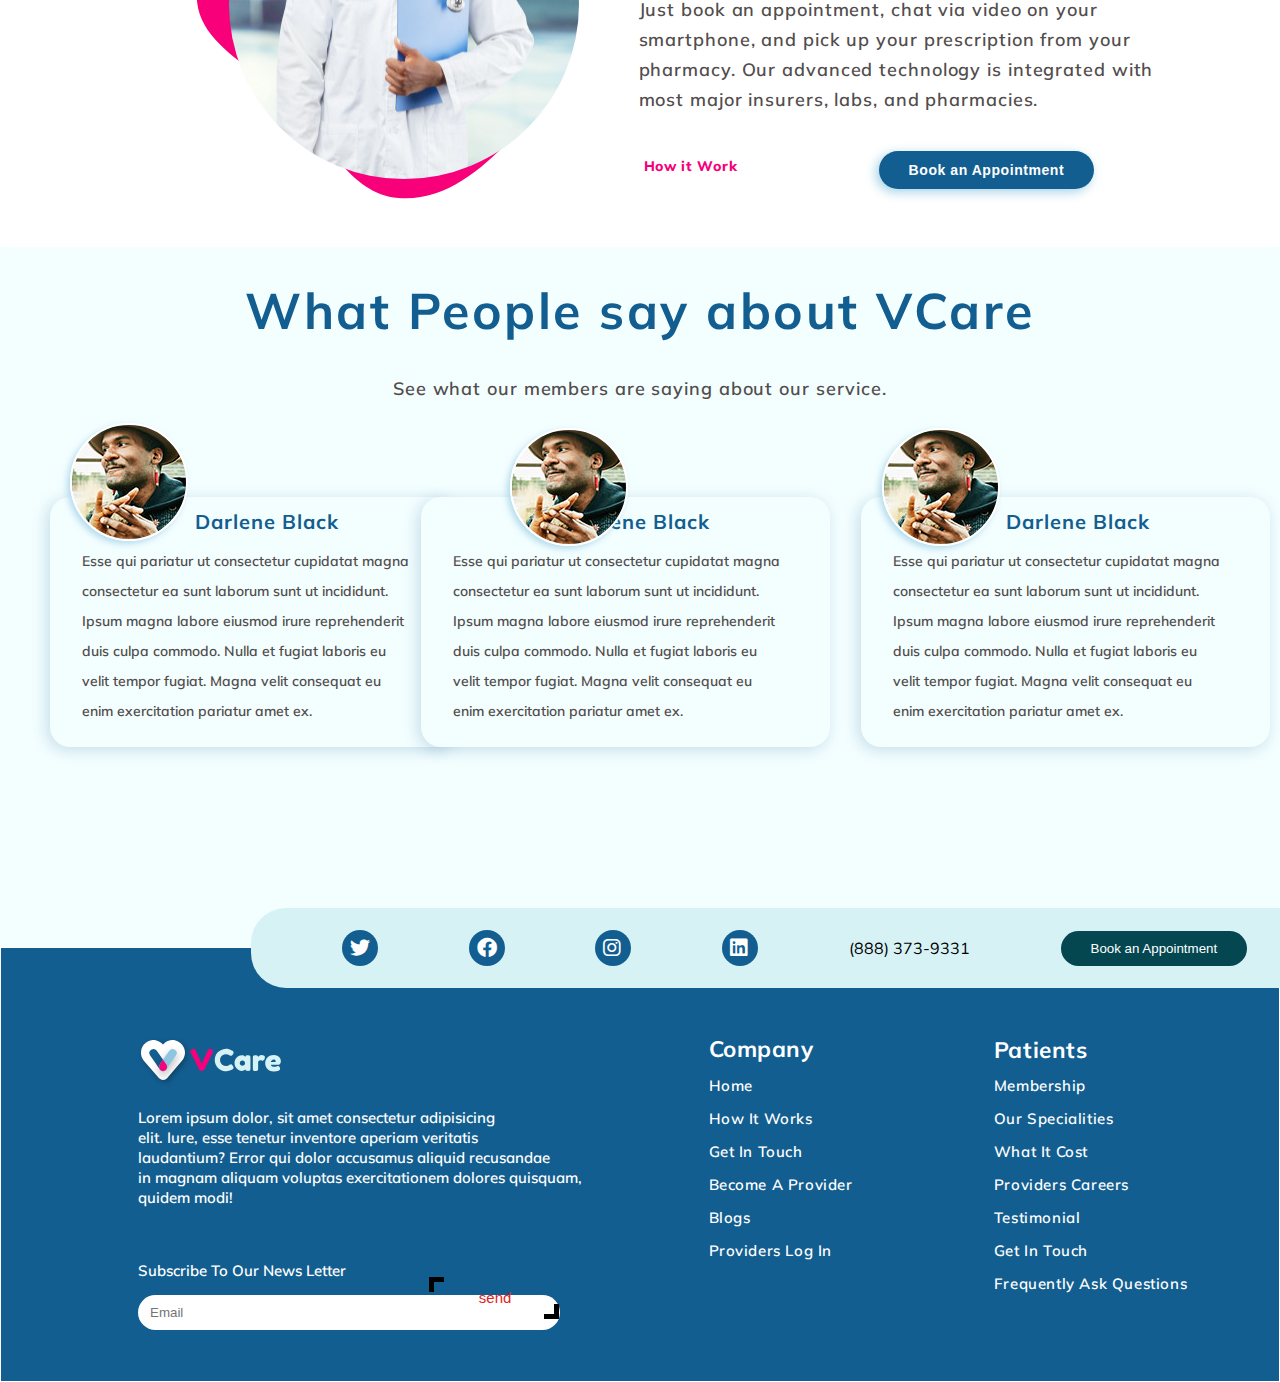
==== commit 38f448ee: "fixed homepage" ====
--- a/index.html
+++ b/index.html
@@ -137,7 +137,7 @@
           </svg>
 
           <a href="index.html">Home</a>
-          <a href="about.html">How It Works</a>
+          <a href="how_it_works.html">How It Works</a>
         </div>
         <div class="flex 2">
           <a href="work.html" class="active">Our Specialities</a>
@@ -149,7 +149,280 @@
         </div>
       </nav>
     </header>
-<footer>
+    <div class="homebanner">
+      <div class="imagesection">
+
+        <div class="img1"></div>
+        <svg
+          width="400"
+          height="400"
+          viewBox="0 0 422 451"
+          fill="none"
+          xmlns="http://www.w3.org/2000/svg"
+          class="img2"
+        >
+          <path
+            fill-rule="evenodd"
+            clip-rule="evenodd"
+            d="M419.957 200.96C424.946 242.578 412.543 283.9 393.661 321.323C372.092 364.072 347.115 408.556 304.348 430.089C259.931 452.453 204.797 457.883 158.498 439.729C114.125 422.331 86.8063 378.031 64.353 335.988C46.101 301.812 53.6536 261.41 43.3217 224.069C32.1703 183.765 -4.99292 149.845 1.41551 108.521C8.04148 65.7941 37.714 24.3047 77.0755 6.41222C115.412 -11.0141 158.577 12.3751 200.295 18.1167C232.602 22.5631 265.244 21.7189 294.403 36.3232C324.217 51.256 347.124 75.2704 367.345 101.785C390.507 132.157 415.411 163.035 419.957 200.96Z"
+            fill="#F8007A"
+          />
+        </svg>
+
+        <svg
+          width="493"
+          height="314"
+          viewBox="0 0 493 414"
+          fill="none"
+          xmlns="http://www.w3.org/2000/svg"
+          class="img3"
+        >
+          <path
+            fill-rule="evenodd"
+            clip-rule="evenodd"
+            d="M86.7588 376.754C53.0623 349.132 32.6225 309.214 19.8486 267.557C5.25672 219.972 -8.02804 168.633 8.54763 121.702C25.763 72.9593 63.205 29.2044 110.994 9.49593C156.796 -9.39325 209.169 4.1686 256.269 19.5389C294.555 32.0331 317.971 67.7705 352.596 88.3393C389.968 110.54 442.254 109.231 467.19 144.836C492.974 181.649 500.582 234.122 483.94 275.872C467.731 316.534 404.286 321.756 368.866 347.476C341.436 367.394 294.393 371.852 262.014 381.886C228.905 392.146 231.847 418.597 197.598 413.266C158.367 407.158 117.464 401.925 86.7588 376.754Z"
+            fill="#8CC6DF"
+          />
+        </svg>
+
+        <svg
+          width="65"
+          height="110"
+          viewBox="0 0 91 125"
+          fill="none"
+          xmlns="http://www.w3.org/2000/svg"
+          class="img4"
+        >
+          <path
+            fill-rule="evenodd"
+            clip-rule="evenodd"
+            d="M45.7576 124.665C36.908 124.61 27.9781 121.937 20.1737 116.433C-0.223348 102.048 -5.2088 73.7738 9.03842 53.2802L45.7484 0.47583L82.4584 53.2803C96.7056 73.7738 91.7201 102.048 71.3231 116.433C63.5241 121.934 54.6012 124.607 45.7576 124.665Z"
+            fill="#F8007A"
+          />
+        </svg>
+      </div>
+
+      <div class="textsection">
+        <h1>Healthcare <br />Always With You</h1>
+
+        <h4>
+          Get access to quality healthcare without ever <br />leaving your home,
+          your job or wherever you are. <br />
+          Get personalized, high-quality healthcare all from <br />
+          the ease of your smartphone.
+        </h4>
+
+        <div class="butt">
+          <button type="button">Book an Appointment</button>
+        </div>
+      </div>
+    </div>
+
+    <div class="banner2">
+      <div class="tsection2">
+        <h1 class="h1">
+          Redefining <br />
+          Healthcare System
+        </h1>
+        <h4 class="h2">
+          Our approach to care is all about breaking down the walls <br />
+          of an office and supporting your health wherever you are. <br />
+          VCare specialists, lincensed and certified doctors <br />
+          are just clicks away.
+        </h4>
+        <div class="butt2">
+        <button type="button">Book an Appointment</button>
+      </div>
+      </div>
+
+      <div class="imgsection2">
+        <svg
+          width="521"
+          height="508"
+          viewBox="0 0 521 508"
+          fill="none"
+          xmlns="http://www.w3.org/2000/svg"
+          class="sec1"
+        >
+          <path
+            fill-rule="evenodd"
+            clip-rule="evenodd"
+            d="M276.807 2.78328C340.871 -4.04372 409.823 4.34178 457.131 48.0777C505.795 93.0666 521.911 162.137 520.855 228.402C519.818 293.521 494.427 354.116 451.477 403.073C405.078 455.961 346.903 512.623 276.807 506.58C208.789 500.717 178.017 423.74 129.863 375.346C81.9308 327.177 -0.312738 296.356 0.000894415 228.402C0.314354 160.487 78.5684 125.718 131.213 82.8088C175.837 46.4361 219.56 8.88364 276.807 2.78328Z"
+            fill="#F8007A"
+          />
+        </svg>
+
+        <div class="sec2"></div>
+      </div>
+    </div>
+
+
+    <div class="banner3">
+      <div class="tdsection">
+        <h1 class="hd1">Healthcare is Not Enough </h1>
+
+        <h4 class="hd2">High-Quality Healthcare from Compassionate and trusted Care Givers Does. <br>
+          Our Care givers create a new kind of relationship with 
+          you  by taking their time to <br> notice the details and listen to what's important to you.</h4>
+        </div>
+
+      <div class="picsection">
+<div class="pic1">
+  <div class="pc1">
+  <svg width="243" height="257" viewBox="0 0 243 257" fill="none" xmlns="http://www.w3.org/2000/svg">
+    <path fill-rule="evenodd" clip-rule="evenodd" d="M117.281 1.74315C156.039 -2.73953 200.784 -0.223446 226.49 29.1862C251.537 57.8423 241.987 100.866 236.919 138.619C232.72 169.896 223.568 200.516 200.593 222.102C178.305 243.042 147.675 247.899 117.281 251.024C81.8356 254.667 39.9938 266.56 14.9239 241.187C-10.1217 215.839 3.26112 174.166 6.21798 138.619C8.80832 107.478 11.001 76.08 30.6745 51.8341C52.535 24.893 82.8585 5.72449 117.281 1.74315Z" fill="#8CC6DF"/>
+    </svg>
+  </div>
+  <div class="pic11"></div>
+  <div class="end1">Courtney Warren (MD)</div>
+  <div class="end11">Family Practice Physician</div>
+</div>
+
+<div class="pic2">
+  <div class="pc2">
+    <svg width="243" height="257" viewBox="0 0 243 257" fill="none" xmlns="http://www.w3.org/2000/svg">
+      <path fill-rule="evenodd" clip-rule="evenodd" d="M117.281 1.74315C156.039 -2.73953 200.784 -0.223446 226.49 29.1862C251.537 57.8423 241.987 100.866 236.919 138.619C232.72 169.896 223.568 200.516 200.593 222.102C178.305 243.042 147.675 247.899 117.281 251.024C81.8356 254.667 39.9938 266.56 14.9239 241.187C-10.1217 215.839 3.26112 174.166 6.21798 138.619C8.80832 107.478 11.001 76.08 30.6745 51.8341C52.535 24.893 82.8585 5.72449 117.281 1.74315Z" fill="#F8007A"/>
+      </svg>      
+  </div>
+  <div class="pic12"></div>
+  <div class="end2">Jorge Williamson</div>
+  <div class="end12">Emergency Medicine</div>
+</div>
+
+<div class="pic3">
+  <div class="pc3">
+    <svg width="243" height="257" viewBox="0 0 243 257" fill="none" xmlns="http://www.w3.org/2000/svg">
+      <path fill-rule="evenodd" clip-rule="evenodd" d="M117.281 1.74315C156.039 -2.73953 200.784 -0.223446 226.49 29.1862C251.537 57.8423 241.987 100.866 236.919 138.619C232.72 169.896 223.568 200.516 200.593 222.102C178.305 243.042 147.675 247.899 117.281 251.024C81.8356 254.667 39.9938 266.56 14.9239 241.187C-10.1217 215.839 3.26112 174.166 6.21798 138.619C8.80832 107.478 11.001 76.08 30.6745 51.8341C52.535 24.893 82.8585 5.72449 117.281 1.74315Z" fill="#135E90"/>
+      </svg>      
+  </div>
+  <div class="pic13"></div>
+  <div class="end3">Tomothy Wilson</div>
+  <div class="end13">Family Practice Physician</div>
+</div>
+      </div>
+      <div class="house">
+      <div class="meet">Meet Our Doctors</div>
+      <button type="button" class="bt">Book an Appointment</button>
+      </div>
+    </div>
+
+
+
+    <div class="banner4">
+      <div class="ttsec">
+      <h1 class="hsec1">We Care For the Whole of You</h1>
+      <h4 class="hsec2">VCare Threat Over 50 Routine Medical Conditions. We have you covered from A to Z and are <br> here to support your wellbeing over time. From our licensed psychiatrists to a staff of <br>doctoral-level psychologists, we help support your wellness journey.
+<p>
+        Select membership plans and employers, we can offer treatment programs <br>
+        and plans to help manage specific issues and conditions.</h4>
+      </p>
+      </div>
+
+      <div class="photosec">
+        <div class="pht1">
+<div class="pht11">
+  <svg width="277" height="358" viewBox="0 0 244 257" fill="none" xmlns="http://www.w3.org/2000/svg">
+    <path fill-rule="evenodd" clip-rule="evenodd" d="M117.766 1.74315C156.663 -2.73953 201.568 -0.223446 227.366 29.1862C252.503 57.8423 242.919 100.866 237.833 138.619C233.619 169.896 224.433 200.516 201.376 222.102C179.008 243.042 148.268 247.899 117.766 251.024C82.1935 254.667 40.2017 266.56 15.0419 241.187C-10.0934 215.839 3.33736 174.166 6.30481 138.619C8.90444 107.478 11.105 76.08 30.849 51.8341C52.7878 24.893 83.2201 5.72449 117.766 1.74315Z" fill="#135E90"/>
+    </svg>    
+</div>
+<div class="pht13"></div>
+<div class="one">Urgent Care</div>
+<div class="two">When You are sick and <br> need to see a doctor</div>       
+ </div>
+        
+        <div class="pht2">
+          <div class="pht22">
+            <svg width="277" height="358" viewBox="0 0 244 257" fill="none" xmlns="http://www.w3.org/2000/svg">
+              <path fill-rule="evenodd" clip-rule="evenodd" d="M117.766 1.74315C156.663 -2.73953 201.568 -0.223446 227.366 29.1862C252.503 57.8423 242.919 100.866 237.833 138.619C233.619 169.896 224.433 200.516 201.376 222.102C179.008 243.042 148.268 247.899 117.766 251.024C82.1934 254.667 40.2016 266.56 15.0418 241.187C-10.0935 215.839 3.33729 174.166 6.30475 138.619C8.90438 107.478 11.1049 76.08 30.8489 51.8341C52.7877 24.893 83.22 5.72449 117.766 1.74315Z" fill="#135E90"/>
+              </svg>              
+          </div>
+          <div class="pht21"></div>
+          <div class="three">Behavioural Health</div>
+          <div class="four">Behavioural Health  <br>Emotional Support from <br> the privacy of home</div>
+        </div>
+
+
+        <div class="pht3">
+          <div class="pht33">
+            <svg width="277" height="358" viewBox="0 0 244 257" fill="none" xmlns="http://www.w3.org/2000/svg">
+              <path fill-rule="evenodd" clip-rule="evenodd" d="M117.766 1.74315C156.663 -2.73953 201.568 -0.223446 227.366 29.1862C252.503 57.8423 242.919 100.866 237.833 138.619C233.619 169.896 224.433 200.516 201.376 222.102C179.008 243.042 148.268 247.899 117.766 251.024C82.1934 254.667 40.2017 266.56 15.0419 241.187C-10.0935 215.839 3.33732 174.166 6.30478 138.619C8.90441 107.478 11.105 76.08 30.849 51.8341C52.7878 24.893 83.22 5.72449 117.766 1.74315Z" fill="#F8007A"/>
+              </svg>
+          </div>
+          <div class="pht31"></div>
+          <div class="five">Preventive Healthcare</div>
+          <div class="six">Supporting your <br> day-to-day healthcare <br> choices and habits</div>
+        </div>
+
+
+        <div class="ph1">
+          <div class="ph11">
+            <svg width="277" height="358" viewBox="0 0 244 257" fill="none" xmlns="http://www.w3.org/2000/svg">
+              <path fill-rule="evenodd" clip-rule="evenodd" d="M117.766 1.74315C156.663 -2.73953 201.568 -0.223446 227.366 29.1862C252.503 57.8423 242.919 100.866 237.833 138.619C233.619 169.896 224.433 200.516 201.376 222.102C179.008 243.042 148.268 247.899 117.766 251.024C82.1935 254.667 40.2017 266.56 15.0419 241.187C-10.0934 215.839 3.33738 174.166 6.30484 138.619C8.90447 107.478 11.105 76.08 30.849 51.8341C52.7878 24.893 83.2201 5.72449 117.766 1.74315Z" fill="#F8007A"/>
+              </svg>              
+          </div>
+          <div class="ph12"></div>
+          <div class="seven">Chronic Care</div>
+          <div class="eight">Helping you manage <br>chronic health conditions</div>
+        </div>
+      </div>
+      <div class="hus">
+        <div class="base">Meet a Doctor</div>
+        <button type="button" class="mtn">Book an Appointment</button>
+
+      </div>
+    </div>
+
+
+
+    <div class="banner5">
+      <div class="bansec">
+        <svg width="495" height="370" viewBox="0 0 521 508" fill="none" xmlns="http://www.w3.org/2000/svg" class="svg">
+          <path fill-rule="evenodd" clip-rule="evenodd" d="M276.807 2.78334C340.871 -4.04366 409.823 4.34184 457.131 48.0777C505.795 93.0667 521.911 162.138 520.855 228.403C519.818 293.521 494.427 354.116 451.477 403.073C405.078 455.961 346.903 512.623 276.807 506.58C208.789 500.717 178.017 423.74 129.863 375.346C81.9308 327.177 -0.312738 296.356 0.000894415 228.403C0.314354 160.487 78.5684 125.718 131.213 82.8089C175.837 46.4362 219.56 8.8837 276.807 2.78334Z" fill="#F8007A"/>
+          </svg>
+      <div class="tech"></div>    
+      </div>
+
+      <div class="tez">
+        <h1 class="tez1">How it Work</h1>
+        <h4 class="tez2">Just book an appointment, chat via video on your <br>smartphone, and pick up your prescription from your <br>pharmacy. Our advanced technology is integrated with <br> most major insurers, labs, and pharmacies.</h4>
+        <div class="imma">
+          <div class="work">How it Work</div>
+        <button type="button" class="btc">Book an Appointment</button>
+      </div>
+      </div>
+    </div>
+
+    <div class="banner6">
+      <div class="bant1">
+        <h1 class="bant2">What People say about VCare</h1>
+        <h4 class="bant3">See what our members are saying about our service.</h4>
+      </div>
+
+      <div class="rdimgsec">
+        <div class="images">
+        <h2 class="rd1">Darlene Black</h2>
+        <h4 class="rd2">Esse qui pariatur ut consectetur cupidatat magna <br>consectetur ea sunt laborum sunt ut incididunt. <br> Ipsum magna labore eiusmod irure reprehenderit <br>duis culpa commodo. Nulla et fugiat laboris eu <br> velit tempor fugiat. Magna velit consequat eu <br>enim exercitation pariatur amet ex. </h4>
+      </div>
+      <div class="rdimg1"></div>
+
+      <div class="magnas">
+        <h2 class="rd3">Darlene Black</h2>
+        <h4 class="rd4">Esse qui pariatur ut consectetur cupidatat magna <br>consectetur ea sunt laborum sunt ut incididunt. <br> Ipsum magna labore eiusmod irure reprehenderit <br>duis culpa commodo. Nulla et fugiat laboris eu <br> velit tempor fugiat. Magna velit consequat eu <br>enim exercitation pariatur amet ex. </h4>
+      </div>
+      <div class="rdimg2"></div>
+
+
+      <div class="magenta">
+        <h2 class="rd5">Darlene Black</h2>
+        <h4 class="rd6">Esse qui pariatur ut consectetur cupidatat magna <br>consectetur ea sunt laborum sunt ut incididunt. <br> Ipsum magna labore eiusmod irure reprehenderit <br>duis culpa commodo. Nulla et fugiat laboris eu <br> velit tempor fugiat. Magna velit consequat eu <br>enim exercitation pariatur amet ex. </h4>
+      </div>
+      <div class="rdimg3"></div>
+      </div>
+
+  
+    </div>
+
+    <footer>
       <div class="rectangel">
         <div class="footer-contactus">
           <i class="fa-brands fa-twitter"></i>
@@ -312,6 +585,6 @@
           <button class="btn">send</button>
         </div>
       </div>
-</footer>
+    </footer>
   </body>
 </html>
--- a/styles.css
+++ b/styles.css
@@ -11,7 +11,6 @@
   background: #f3feff;
 }
 
-
 footer {
   min-height: 435px;
   background-color: white;
@@ -126,8 +125,7 @@
 input:focus {
   outline: none;
 }
-.black{
-  
+.black {
   margin-top: -30px;
   color: #135e90;
 }
@@ -149,16 +147,14 @@
   font-family: "Mulish", sans-serif;
 }
 
-
 .bttn:hover {
   color: red;
   font-family: "Mulish", sans-serif;
-  background: #123 ;
-  font-size: 12px; 
-} 
+  background: #123;
+  font-size: 12px;
+}
 
 .btn {
-  
   height: 40px;
   width: 180px;
   margin-top: -30px;
@@ -246,7 +242,6 @@
   background-color: rgb(4, 71, 80);
   color: white;
   border: none;
-
 }
 /* 
 button:hover{
@@ -256,7 +251,6 @@
 
 } */
 
-
 .flexcontainer {
   display: flex;
   justify-content: space-between;
@@ -266,42 +260,39 @@
   display: flex;
   align-items: center;
   height: 100%;
-  
 }
 .flex2 {
   height: 100%;
   display: flex;
   align-items: center;
-
 }
 .active {
   color: #f8007a;
 }
 .homebanner {
-width: 100%;
-height: 708px;
-background-color:#F3FEFF;
-display: grid;
-align-items: center;
-padding: 3.5%;
-justify-content: space-between;
-grid-template-columns: 1fr 1fr;
-}
-
-.imagesection{
-position: relative;
-width: 633.81px;
-height: 635.53px;
-top: 96px;
-left: 84px;
-border-radius: 45.19px
-
-}
-.textsection{
+  width: 100%;
+  height: 708px;
+  background-color: #f3feff;
+  display: grid;
+  align-items: center;
+  padding: 3.5%;
+  justify-content: space-between;
+  grid-template-columns: 1fr 1fr;
+}
+
+.imagesection {
+  position: relative;
+  width: 633.81px;
+  height: 635.53px;
+  top: 96px;
+  left: 84px;
+  border-radius: 45.19px;
+}
+.textsection {
   padding-bottom: 100px;
 }
 
-.img1{
+.img1 {
   width: 400px;
   height: 400px;
   border-radius: 100%;
@@ -309,112 +300,104 @@
   object-fit: cover;
   z-index: 3;
   background: url(images/img1.jpg);
-  background-repeat: center center; 
-}
-
-.img2{
+  background-repeat: center center;
+}
+
+.img2 {
   position: absolute;
   height: 220px;
   width: 180px;
   z-index: 1;
-  
-  
-}
-
-.img3{
+}
+
+.img3 {
   position: absolute;
   z-index: 2;
   top: 10%;
   right: 140px;
-  
-}
-.img4{
+}
+.img4 {
   position: absolute;
   z-index: 4;
   top: 300px;
   left: 50px;
 }
 
-.img5{
-position: absolute;
-top: 413px;
-left: 1238px;
-opacity: 0.4px;
-
-}
-
-h1{
-font-family: "Mulish", sans-serif;
-font-size: 45px;
-font-weight: 800;
-line-height: 60px;
-letter-spacing: 0.05em;
-text-align: left;
-color: #135E90;
-}
-
-h4{
-font-family: "Mulish", sans-serif;
-font-size: 18px;
-font-weight: 600;
-line-height: 30px;
-letter-spacing: 0.05em;
-text-align: left;
-color: #524D4D;
-}
-
-.butt{
-padding-top: 50px;
-font-family: "Mulish", sans-serif;
-font-size: 14px;
-font-weight: 800;
-line-height: 18px;
-letter-spacing: 0.04em;
-text-align: center;
-color: #135E90;
-padding-right: 400px;
-
-}
-.butt button{
-  background: #135E90;
-  box-shadow: -3px 3px 11px 0px #8CC6DFCC;
-
-}
-
-.banner2{
-    top: 60px;
-    display: grid;
-    align-items: center;
-    padding-left: 10% 5%;
-    justify-content: space-between;
-    grid-template-columns: 1fr 1fr;
-    width: 1125.92px;
-    height: 559.02px;
-    top: 828px;
-    left: 120px;
-}
-
-.imgsection2{
-position: relative;
-width: 535.92px;
-height: 559.02px;
-top: 100px;
-left: 300px;
-border-radius: 2px
-
-}
-
-.sec1{
+.img5 {
+  position: absolute;
+  top: 413px;
+  left: 1238px;
+  opacity: 0.4px;
+}
+
+h1 {
+  font-family: "Mulish", sans-serif;
+  font-size: 45px;
+  font-weight: 800;
+  line-height: 60px;
+  letter-spacing: 0.05em;
+  text-align: left;
+  color: #135e90;
+}
+
+h4 {
+  font-family: "Mulish", sans-serif;
+  font-size: 18px;
+  font-weight: 600;
+  line-height: 30px;
+  letter-spacing: 0.05em;
+  text-align: left;
+  color: #524d4d;
+}
+
+.butt {
+  padding-top: 50px;
+  font-family: "Mulish", sans-serif;
+  font-size: 14px;
+  font-weight: 800;
+  line-height: 18px;
+  letter-spacing: 0.04em;
+  text-align: center;
+  color: #135e90;
+  padding-right: 400px;
+}
+.butt button {
+  background: #135e90;
+  box-shadow: -3px 3px 11px 0px #8cc6dfcc;
+}
+
+.banner2 {
+  top: 60px;
+  display: grid;
+  align-items: center;
+  padding-left: 10% 5%;
+  justify-content: space-between;
+  grid-template-columns: 1fr 1fr;
+  width: 1125.92px;
+  height: 559.02px;
+  top: 828px;
+  left: 120px;
+}
+
+.imgsection2 {
+  position: relative;
+  width: 535.92px;
+  height: 559.02px;
+  top: 100px;
+  left: 300px;
+  border-radius: 2px;
+}
+
+.sec1 {
   position: absolute;
   z-index: 1;
   width: 450.9px;
   height: 410.35px;
   right: 125px;
   bottom: 140px;
-
-}
-
-.sec2{
+}
+
+.sec2 {
   position: absolute;
   z-index: 2;
   height: 400px;
@@ -425,110 +408,105 @@
   background-repeat: center center;
 }
 
-.tsection2{
-  position:relative;
-  left: 150px; 
-}
-.h1{
-font-family: "Mulish", sans-serif;
-font-size: 50px;
-font-weight: 700;
-line-height: 60px;
-letter-spacing: 0.05em;
-text-align: left;
-color: #135E90;
-}
-
-.h2{
+.tsection2 {
+  position: relative;
+  left: 150px;
+}
+.h1 {
+  font-family: "Mulish", sans-serif;
+  font-size: 50px;
+  font-weight: 700;
+  line-height: 60px;
+  letter-spacing: 0.05em;
+  text-align: left;
+  color: #135e90;
+}
+
+.h2 {
   font-family: "Mulish", sans-serif;
   font-size: 18px;
   font-weight: 600;
   line-height: 30px;
   letter-spacing: 0.05em;
   text-align: left;
-  
-}
-.butt2{
-padding-top: 50px;
-font-family: "Mulish", sans-serif;
-font-size: 14px;
-font-weight: 800;
-line-height: 18px;
-letter-spacing: 0.04em;
-text-align: center;
-color: #135E90;
-padding-right: 200px;
-}
-.butt2 button{
-  box-shadow: -3px 3px 11px 0px #8CC6DFCC;
-  background: #135E90;
-
-}
-
-.banner3{
-    display: flex;
-    flex-flow: column;
-    align-items: center;
-    justify-content: space-between;
-    background-color:  #f4feff;
-    color: #135E90;
-    height: 650px;
-}
-
-.hd1{
-font-family: "Mulish";
-font-size: 40px;
-font-weight: 600;
-line-height: 50px;
-letter-spacing: 0.05em;
-text-align: center;
-align-items: center;
-}
-
-.hd2{
-font-family: "Mulish", sans-serif;
-font-size: 18px;
-font-weight: 600;
-line-height: 30px;
-letter-spacing: 0.05em;
-text-align: center;
-color: #524D4D;
-}
-
-.tdsection{
+}
+.butt2 {
+  padding-top: 50px;
+  font-family: "Mulish", sans-serif;
+  font-size: 14px;
+  font-weight: 800;
+  line-height: 18px;
+  letter-spacing: 0.04em;
+  text-align: center;
+  color: #135e90;
+  padding-right: 200px;
+}
+.butt2 button {
+  box-shadow: -3px 3px 11px 0px #8cc6dfcc;
+  background: #135e90;
+}
+
+.banner3 {
+  display: flex;
+  flex-flow: column;
+  align-items: center;
+  justify-content: space-between;
+  background-color: #f4feff;
+  color: #135e90;
+  height: 650px;
+}
+
+.hd1 {
+  font-family: "Mulish";
+  font-size: 40px;
+  font-weight: 600;
+  line-height: 50px;
+  letter-spacing: 0.05em;
+  text-align: center;
+  align-items: center;
+}
+
+.hd2 {
+  font-family: "Mulish", sans-serif;
+  font-size: 18px;
+  font-weight: 600;
+  line-height: 30px;
+  letter-spacing: 0.05em;
+  text-align: center;
+  color: #524d4d;
+}
+
+.tdsection {
   justify-content: space-evenly;
   align-items: center;
 }
 
-.picsection{
+.picsection {
   position: relative;
   width: 535.92px;
   height: 559.02px;
   display: flex;
   flex-flow: row;
-  
-}
-
-.pic1{
+}
+
+.pic1 {
   position: relative;
   flex: 1;
   justify-content: space-between;
   width: 279px;
-height: 257px;
-top: 10px;
-right: 260px;
-
-
-}
-.pc1{
-position: absolute;
-z-index: 1;
-width: 243px;
-height: 257px;
-left: 18px;
-}
-
-.pic11{
+  height: 257px;
+  top: 10px;
+  right: 260px;
+}
+.pc1 {
+  position: absolute;
+  z-index: 1;
+  width: 243px;
+  height: 257px;
+  left: 18px;
+}
+
+.pic11 {
   height: 260px;
   width: 260px;
   z-index: 2;
@@ -537,25 +515,24 @@
   object-fit: cover;
   background-repeat: center center;
   border-radius: 100%;
-  
-}
-
-.pic2{
+}
+
+.pic2 {
   position: relative;
   flex: 1;
   justify-content: space-between;
   right: 20px;
   top: 10px;
 }
-.pc2{
-position: absolute;
-z-index: 1;
-width: 243px;
-height: 257px;
-left: 18px;
-}
-
-.pic12{
+.pc2 {
+  position: absolute;
+  z-index: 1;
+  width: 243px;
+  height: 257px;
+  left: 18px;
+}
+
+.pic12 {
   height: 260px;
   width: 260px;
   z-index: 2;
@@ -566,23 +543,22 @@
   border-radius: 100%;
 }
 
-.pic3{
+.pic3 {
   position: relative;
   flex: 1;
   width: 279px;
   height: 257px;
   top: 10px;
   left: 200px;
-  
-}
-.pc3{
+}
+.pc3 {
   position: absolute;
   z-index: 1;
   width: 243px;
-height: 257px;
-left: 18px;
-}
-.pic13{
+  height: 257px;
+  left: 18px;
+}
+.pic13 {
   height: 260px;
   width: 260px;
   z-index: 2;
@@ -593,59 +569,57 @@
   border-radius: 100%;
 }
 
-.end1{
-position: absolute;
-top: 270px;
-left: 30px;
-font-family: "Mulish", sans-serif;
-font-size: 12px;
-font-weight: 900px;
-letter-spacing: 0.05em;
-text-align: center;
-color:#524D4D;
-}
-
-.end11{
-position: absolute;
-font-family: "mulish", sans-serif;
-font-size: 10px;
-font-weight: 700;
-line-height: 35px;
-letter-spacing: 0.04em;
-text-align: center;
-color: #F8007A;
-top: 280px;
-left: 30px;
-}
-
-.end2{
+.end1 {
   position: absolute;
   top: 270px;
-  left: 50px;
+  left: 30px;
   font-family: "Mulish", sans-serif;
   font-size: 12px;
-  font-weight: 800;
-  letter-spacing: 0.05em;
-  text-align: center;
-  color: #524D4D;
-  
-}
-
-.end12{
-  position: absolute;
-  font-family: "Mulish", sans-serif;
+  font-weight: 900px;
+  letter-spacing: 0.05em;
+  text-align: center;
+  color: #524d4d;
+}
+
+.end11 {
+  position: absolute;
+  font-family: "mulish", sans-serif;
   font-size: 10px;
   font-weight: 700;
   line-height: 35px;
-  text-align: center;
-  color: #F8007A;
+  letter-spacing: 0.04em;
+  text-align: center;
+  color: #f8007a;
+  top: 280px;
+  left: 30px;
+}
+
+.end2 {
+  position: absolute;
+  top: 270px;
+  left: 50px;
+  font-family: "Mulish", sans-serif;
+  font-size: 12px;
+  font-weight: 800;
+  letter-spacing: 0.05em;
+  text-align: center;
+  color: #524d4d;
+}
+
+.end12 {
+  position: absolute;
+  font-family: "Mulish", sans-serif;
+  font-size: 10px;
+  font-weight: 700;
+  line-height: 35px;
+  text-align: center;
+  color: #f8007a;
   top: 280px;
   left: 60px;
   letter-spacing: 0.04em;
-  
-}
-
-.end3{
+}
+
+.end3 {
   position: absolute;
   top: 270px;
   left: 75px;
@@ -654,80 +628,75 @@
   font-weight: 800;
   letter-spacing: 0.05em;
   text-align: center;
-  color: #524D4D;
-}
-
-.end13{
+  color: #524d4d;
+}
+
+.end13 {
   position: absolute;
   font-family: "Mulish", sans-serif;
   font-size: 10px;
   font-weight: 800px;
   line-height: 30px;
   text-align: center;
-  color: #F8007A;
+  color: #f8007a;
   top: 280px;
   left: 51px;
   letter-spacing: 0.04em;
 }
-.house{
+.house {
   display: flex;
   flex-flow: row;
   gap: 200px;
   margin-bottom: 40px;
 }
-.bt{
-  background-color: #135E90;
-  font-family: "Mulish", sans-serif;
-line-height: 8px;
-letter-spacing: 0.04em;
-text-align: center;
-font-size: 12px;
-box-shadow: -3px 3px 11px 0px #8CC6DFCC;
-
-
-}
-.meet{
-  color: #F8007A;
-  font-family: "Mulish", sans-serif;
-font-size: 12px;
-font-weight: 900px;
-line-height: 20px;
-letter-spacing: 0.05em;
-text-align: center;
-}
-
-.banner4{
+.bt {
+  background-color: #135e90;
+  font-family: "Mulish", sans-serif;
+  line-height: 8px;
+  letter-spacing: 0.04em;
+  text-align: center;
+  font-size: 12px;
+  box-shadow: -3px 3px 11px 0px #8cc6dfcc;
+}
+.meet {
+  color: #f8007a;
+  font-family: "Mulish", sans-serif;
+  font-size: 12px;
+  font-weight: 900px;
+  line-height: 20px;
+  letter-spacing: 0.05em;
+  text-align: center;
+}
+
+.banner4 {
   height: 911px;
   display: flex;
   flex-flow: column;
   align-items: center;
   justify-content: space-between;
-  background: linear-gradient(#FFFFFF, #B3E1F940);
-  
-}
-.hsec1{
-  font-family: "Mulish", sans-serif;
-font-size: 50px;
-font-weight: 700;
-line-height: 60px;
-letter-spacing: 0.05em;
-text-align: center;
-color: #135E90;
-
-
-}
-
-.hsec2{
-  font-family: "Mulish", sans-serif;
-font-size: 18px;
-font-weight: 600;
-line-height: 30px;
-letter-spacing: 0.05em;
-text-align: center;
-color: #524D4D;
-}
-
-.photosec{
+  background: linear-gradient(#ffffff, #b3e1f940);
+}
+.hsec1 {
+  font-family: "Mulish", sans-serif;
+  font-size: 50px;
+  font-weight: 700;
+  line-height: 60px;
+  letter-spacing: 0.05em;
+  text-align: center;
+  color: #135e90;
+}
+
+.hsec2 {
+  font-family: "Mulish", sans-serif;
+  font-size: 18px;
+  font-weight: 600;
+  line-height: 30px;
+  letter-spacing: 0.05em;
+  text-align: center;
+  color: #524d4d;
+}
+
+.photosec {
   position: relative;
   width: 550px;
   height: 600px;
@@ -736,267 +705,254 @@
   gap: -10px;
 }
 
-.pht1{
+.pht1 {
   position: relative;
   flex: 1;
   justify-content: space-between;
-right: 350px; 
-
-}
-
-.pht11{
+  right: 350px;
+}
+
+.pht11 {
   position: absolute;
   z-index: 1;
-  left: 5px; 
-}
-.pht13{
+  left: 5px;
+}
+.pht13 {
   z-index: 2;
   position: absolute;
   height: 280px;
   width: 280px;
   border-radius: 100%;
   background-position: right center;
-  background: linear-gradient(#135E9094,#8CC6DF54 ),url(images/mg3.jpg);
+  background: linear-gradient(#135e9094, #8cc6df54), url(images/mg3.jpg);
   top: 40px;
-
-}
-
-
-.pht2{
+}
+
+.pht2 {
   position: relative;
   flex: 1;
   justify-content: space-between;
-top: 10px;
-right: 180px;
-}
-
-.pht22{
+  top: 10px;
+  right: 180px;
+}
+
+.pht22 {
   position: absolute;
   z-index: 1;
-  left: 10px; 
-  
-}
-
-.pht21{
+  left: 10px;
+}
+
+.pht21 {
   position: absolute;
   height: 280px;
   width: 280px;
   border-radius: 100%;
-  background: linear-gradient(#135E9094,#8CC6DF54 ), url(images/img4.jpg);
+  background: linear-gradient(#135e9094, #8cc6df54), url(images/img4.jpg);
   z-index: 2;
   object-fit: cover;
   background-position: center center;
   top: 40px;
 }
 
-.pht3{
+.pht3 {
   position: relative;
   flex: 1;
   justify-content: space-between;
 }
-.pht33{
+.pht33 {
   position: absolute;
   flex: 1;
   z-index: 1;
 }
-.pht31{
+.pht31 {
   position: absolute;
   height: 280px;
   width: 280px;
   border-radius: 100%;
-  background: linear-gradient(#135E9094,#8CC6DF54 ), url(images/pic5.jpg);
+  background: linear-gradient(#135e9094, #8cc6df54), url(images/pic5.jpg);
   z-index: 2;
   object-fit: cover;
   background-position: right;
   top: 40px;
 }
 
-.ph1{
+.ph1 {
   position: relative;
   flex: 1;
   justify-content: space-between;
   right: -200px;
 }
 
-.ph11{
+.ph11 {
   position: absolute;
   flex: 1;
   z-index: 1;
 }
 
-.ph12{
+.ph12 {
   position: absolute;
   height: 280px;
   width: 280px;
   border-radius: 100%;
-  background: linear-gradient(#135E9094,#8CC6DF54 ), url(images/img6.jpg);
+  background: linear-gradient(#135e9094, #8cc6df54), url(images/img6.jpg);
   z-index: 2;
   object-fit: cover;
   background-position: right;
   top: 40px;
 }
 
-.one{
-position: absolute;
-font-family: "Mulish" sans-serif;
-font-size: 22px;
-font-weight: 800;
-line-height: 30px;
-letter-spacing: 0.05em;
-text-align: center;
-color: #135E90;
-white-space: nowrap;
-top: 350px;
-left: 20px;
-
-}
-
-.two{
-font-family: "Mulish" sans-serif;
-font-size: 18px;
-font-weight: 500px;
-line-height: 30px;
-letter-spacing: 0.05em;
-text-align: center;
-color: #524D4D;
-position: absolute;
-white-space: nowrap;
-top: 380px;
-
-}
-.three{
+.one {
+  position: absolute;
   font-family: "Mulish" sans-serif;
-font-size: 22px;
-font-weight: 800;
-line-height: 30px;
-letter-spacing: 0.05em;
-text-align: center;
-top: 340px;
-position: absolute;
-color: #135E90;
-white-space: nowrap;
-left: 50px;
-}
-
-.four{
+  font-size: 22px;
+  font-weight: 800;
+  line-height: 30px;
+  letter-spacing: 0.05em;
+  text-align: center;
+  color: #135e90;
+  white-space: nowrap;
+  top: 350px;
+  left: 20px;
+}
+
+.two {
   font-family: "Mulish" sans-serif;
-font-size: 18px;
-font-weight: 500;
-line-height: 30px;
-letter-spacing: 0.05em;
-text-align: center;
-position: absolute;
-top: 380px;
-left: 50px;
-white-space: nowrap;
-color: #524D4D;
-
-}
-
-.five{
+  font-size: 18px;
+  font-weight: 500px;
+  line-height: 30px;
+  letter-spacing: 0.05em;
+  text-align: center;
+  color: #524d4d;
+  position: absolute;
+  white-space: nowrap;
+  top: 380px;
+}
+.three {
+  font-family: "Mulish" sans-serif;
+  font-size: 22px;
+  font-weight: 800;
+  line-height: 30px;
+  letter-spacing: 0.05em;
+  text-align: center;
+  top: 340px;
+  position: absolute;
+  color: #135e90;
+  white-space: nowrap;
+  left: 50px;
+}
+
+.four {
+  font-family: "Mulish" sans-serif;
+  font-size: 18px;
+  font-weight: 500;
+  line-height: 30px;
+  letter-spacing: 0.05em;
+  text-align: center;
+  position: absolute;
+  top: 380px;
+  left: 50px;
+  white-space: nowrap;
+  color: #524d4d;
+}
+
+.five {
   font-family: "Mulish";
-font-size: 22px;
-font-weight: 800;
-line-height: 30px;
-letter-spacing: 0.05em;
-text-align: center;
-position: absolute;
-top: 345px;
-left: 30px;
-white-space: nowrap; 
-color:  #135E90;
-}
-.six{
+  font-size: 22px;
+  font-weight: 800;
+  line-height: 30px;
+  letter-spacing: 0.05em;
+  text-align: center;
+  position: absolute;
+  top: 345px;
+  left: 30px;
+  white-space: nowrap;
+  color: #135e90;
+}
+.six {
   font-family: "Mulish" sans-serif;
-font-size: 18px;
-font-weight: 500;
-line-height: 30px;
-letter-spacing: 0.05em;
-text-align: center;
-top: 380px;
-position: absolute;
-left: 30px;
-white-space: nowrap;
-color: #524D4D;
-}
-
-.seven{
+  font-size: 18px;
+  font-weight: 500;
+  line-height: 30px;
+  letter-spacing: 0.05em;
+  text-align: center;
+  top: 380px;
+  position: absolute;
+  left: 30px;
+  white-space: nowrap;
+  color: #524d4d;
+}
+
+.seven {
   font-family: "Mulish" sans-serif;
-font-size: 22px;
-font-weight: 800;
-line-height: 30px;
-letter-spacing: 0.05em;
-text-align: center;
-position: absolute;
-top: 340px;
-left: 50px;
-white-space: nowrap;
-color: #135E90;
-
-}
-
-.eight{
-
-font-family: "Mulish" sans-serif;
-font-size: 18px;
-font-weight: 500;
-line-height: 30px;
-letter-spacing: 0.05em;
-text-align: center;
-position: absolute;
-top: 380px;
-left: 25px;
-white-space: nowrap;
-color: #524D4D;
-
-}
-
-.hus{
+  font-size: 22px;
+  font-weight: 800;
+  line-height: 30px;
+  letter-spacing: 0.05em;
+  text-align: center;
+  position: absolute;
+  top: 340px;
+  left: 50px;
+  white-space: nowrap;
+  color: #135e90;
+}
+
+.eight {
+  font-family: "Mulish" sans-serif;
+  font-size: 18px;
+  font-weight: 500;
+  line-height: 30px;
+  letter-spacing: 0.05em;
+  text-align: center;
+  position: absolute;
+  top: 380px;
+  left: 25px;
+  white-space: nowrap;
+  color: #524d4d;
+}
+
+.hus {
   display: flex;
   flex-flow: row;
   gap: 200px;
   margin-bottom: 40px;
 }
 
-.base{
-font-family: "Mulish" sans-serif;
-font-size: 14px;
-font-weight: 800;
-line-height: 30px;
-letter-spacing: 0.05em;
-text-align: center;
-color: #F8007A;
-
-}
-.mtn{
-  box-shadow: -3px 3px 11px 0px #8CC6DFCC;
-  background: #135E90;
-
-}
-
-.banner5{
-border-radius: 2px;
-display: grid;
-width: 100%;
-height: 559px;
-background-color:#FFFF;
-align-items: center;
-padding: 3.5%;
-justify-content: space-between;
-grid-template-columns: 1fr 1fr;
-}
-
-.bansec{
-position: relative;
-width: 633.81px;
-height: 635.53px;
-top: 96px;
-left: 84px;
-border-radius: 45.19px;
-
-}
-
-.tech{
+.base {
+  font-family: "Mulish" sans-serif;
+  font-size: 14px;
+  font-weight: 800;
+  line-height: 30px;
+  letter-spacing: 0.05em;
+  text-align: center;
+  color: #f8007a;
+}
+.mtn {
+  box-shadow: -3px 3px 11px 0px #8cc6dfcc;
+  background: #135e90;
+}
+
+.banner5 {
+  border-radius: 2px;
+  display: grid;
+  width: 100%;
+  height: 559px;
+  background-color: #ffff;
+  align-items: center;
+  padding: 3.5%;
+  justify-content: space-between;
+  grid-template-columns: 1fr 1fr;
+}
+
+.bansec {
+  position: relative;
+  width: 633.81px;
+  height: 635.53px;
+  top: 96px;
+  left: 84px;
+  border-radius: 45.19px;
+}
+
+.tech {
   position: absolute;
   background: url(images/img2.jpg);
   height: 350px;
@@ -1007,82 +963,80 @@
   z-index: 2;
   left: 100px;
 }
-.svg{ 
-z-index: 1;
-position: absolute;
-left: 10px;
-
-}
-.tez{
-  position: relative;
-}
-.tez1{
-font-family: "Mulish" sans-serif;
-font-size: 50px;
-font-weight: 700;
-line-height: 60px;
-letter-spacing: 0.05em;
-text-align: left;
-position: absolute;
-bottom: 50px;
-left: -40px;
-}
-
-.tez2{
+.svg {
+  z-index: 1;
+  position: absolute;
+  left: 10px;
+}
+.tez {
+  position: relative;
+}
+.tez1 {
   font-family: "Mulish" sans-serif;
-font-size: 18px;
-font-weight: 600;
-line-height: 30px;
-letter-spacing: 0.05em;
-text-align: left;
-color: #524D4D;
-position: absolute;
-top: -80px;
-left: -40px;
-}
-.imma{
+  font-size: 50px;
+  font-weight: 700;
+  line-height: 60px;
+  letter-spacing: 0.05em;
+  text-align: left;
+  position: absolute;
+  bottom: 50px;
+  left: -40px;
+}
+
+.tez2 {
+  font-family: "Mulish" sans-serif;
+  font-size: 18px;
+  font-weight: 600;
+  line-height: 30px;
+  letter-spacing: 0.05em;
+  text-align: left;
+  color: #524d4d;
+  position: absolute;
+  top: -80px;
+  left: -40px;
+}
+.imma {
   display: flex;
   flex-flow: row;
   gap: 20px;
 }
-.work{
-font-family: "Mulish" sans-serif;
-font-size: 14px;
-font-weight: 800;
-line-height: 30px;
-letter-spacing: 0.05em;
-text-align: center;
-color: #F8007A;
-top: 100px;
-position: absolute;
-left: -35px;
-}
-
-.btc{
+.work {
+  font-family: "Mulish" sans-serif;
+  font-size: 14px;
+  font-weight: 800;
+  line-height: 30px;
+  letter-spacing: 0.05em;
+  text-align: center;
+  color: #f8007a;
+  top: 100px;
+  position: absolute;
+  left: -35px;
+}
+
+.btc {
   font-family: "Mulish" sans-serif;
   font-size: 14px;
   font-weight: 600;
   line-height: 18px;
   letter-spacing: 0.04em;
   text-align: center;
-  position: absolute; 
+  position: absolute;
   top: 100px;
   left: 200px;
-  box-shadow: -3px 3px 11px 0px #8CC6DFCC;
-  background: #135E90;
-}
-
-.banner6{
+  box-shadow: -3px 3px 11px 0px #8cc6dfcc;
+  background: #135e90;
+}
+
+.banner6 {
   width: 100%;
   height: 700px;
   display: flex;
   flex-flow: column;
   align-items: center;
   justify-content: space-between;
-
-}
-
-.bant1{
+}
+
+.bant1 {
   position: relative;
 }
 
@@ -1134,22 +1088,21 @@
 }
 
 .bbttn {
-  
-    position: relative;
-    display: inline-block;
-    padding: 12px 27px;
-    text-align: center;
-    font-size: 16px;
-    letter-spacing: 1px;
-    text-transform: capitalize;
-    text-decoration: none;
-    color: white;
-    background: #135e90;
-    border: 3px solid #999;
-    cursor: pointer;
-    transition: ease-out 0.5s;
-    -webkit-transition: ease-out 0.5s;
-    -moz-transition: ease-out 0.5s;
+  position: relative;
+  display: inline-block;
+  padding: 12px 27px;
+  text-align: center;
+  font-size: 16px;
+  letter-spacing: 1px;
+  text-transform: capitalize;
+  text-decoration: none;
+  color: white;
+  background: #135e90;
+  border: 3px solid #999;
+  cursor: pointer;
+  transition: ease-out 0.5s;
+  -webkit-transition: ease-out 0.5s;
+  -moz-transition: ease-out 0.5s;
 }
 
 .brc {
@@ -1166,8 +1119,8 @@
   justify-content: center;
   align-items: center;
   margin: 0 200px 0 200px;
- }
- 
+}
+
 .flexhw {
   display: flex;
   justify-content: space-between;
@@ -1176,33 +1129,31 @@
   height: 450px;
   font-family: "mulish", sans-serif;
   color: #135e90;
-} 
-
-.circle{
-  position: absolute;
-  display:  flex;
-  border-radius:50%;
+}
+
+.circle {
+  position: absolute;
+  display: flex;
+  border-radius: 50%;
   line-height: 0;
   height: 50px;
   width: 50px;
   font-size: 32px;
-  color:#135e90 ;
+  color: #135e90;
   align-self: center;
   background: white;
-  border: 4px solid #8cc6df ;
-}
-
-.circle span{
+  border: 4px solid #8cc6df;
+}
+
+.circle span {
   position: absolute;
   padding-top: 50%;
   padding-bottom: 50%;
   margin-left: 7px;
   margin-right: 8px;
   align-self: center;
-
-
-}
- /* position: relative;
+}
+/* position: relative;
   cursor: pointer;
   align-self: center;
   width: 237px;
@@ -1211,13 +1162,11 @@
   background: #135e90;
   text-transform: capitalize; */
 
-  .bbttn:hover{
-  
-    color: red;
-    background: #123 ;
-    font-size: 15px; 
-  } 
-
+.bbttn:hover {
+  color: red;
+  background: #123;
+  font-size: 15px;
+}
 
 .blwbanner-container {
   min-height: 2300px;
@@ -1242,11 +1191,9 @@
 }
 .itemflx1 {
   flex: 1;
- 
+
   text-align: right;
- 
-} 
-
+}
 
 .itemflx2 {
   flex: 1;
@@ -1254,9 +1201,8 @@
   object-fit: cover;
   background-size: cover;
   height: 400px;
-  width:400px;
+  width: 400px;
   margin-left: 30px;
- 
 }
 
 .itemflx3 {
@@ -1270,9 +1216,7 @@
   width: 350px;
   border-radius: 180px 350px 400px 300px;
   object-fit: cover;
-  background-position:center ;
-
-  
+  background-position: center;
 }
 #h1 {
   font-family: "Mulish", sans-serif;
@@ -1284,7 +1228,7 @@
   color: #135e90;
   text-transform: capitalize;
 }
-#kk{
+#kk {
   font-family: "Mulish", sans-serif;
   font-size: 18px;
   font-weight: 100;
@@ -1297,23 +1241,21 @@
   font-weight: 600;
   line-height: 30px;
   letter-spacing: 0.05em;
-  text-align: center ;
+  text-align: center;
   color: #524d4d;
 }
 #t {
   text-align: left;
 }
 
-
 .tdcontainer {
   display: flex;
   min-height: 700px;
   padding: 50px;
 }
 .tdc {
-  
   min-height: 90px;
-  
+
   justify-content: center;
 }
 .tdct {
@@ -1322,7 +1264,6 @@
   align-items: center;
   text-align: center;
   gap: 30px;
-  
 }
 .seebutton {
   cursor: pointer;
@@ -1405,15 +1346,12 @@
   position: inherit;
 }
 
-
-
 .lastcontainer {
   min-height: 700px;
   padding: 50px;
 }
 .uplit {
   min-height: 150px;
-  
 }
 .lasthw {
   display: flex;
@@ -1422,14 +1360,11 @@
   gap: 50px;
   min-height: 500px;
 }
-.itemflx3 h1{
-
-
-font-size: 40px;
-font-weight: 500;
-line-height: 45px;
-letter-spacing: 0.03em;
-
+.itemflx3 h1 {
+  font-size: 40px;
+  font-weight: 500;
+  line-height: 45px;
+  letter-spacing: 0.03em;
 }
 
 .image1 {
@@ -1475,8 +1410,6 @@
   padding: 20px;
   text-align: center;
 }
- 
-
 
 .txt2 {
   font-family: "mullish" sans-serif;
@@ -1500,49 +1433,47 @@
   box-shadow: inset 2px 2px 2px rgba(255, 255, 255, 0.25), inset -2px -2px -2px rgba(0, 0, 0, 0.25);
 } */
 
-.bant2{
+.bant2 {
   font-family: "Mulish", sans-serif;
   font-size: 50px;
   font-weight: 700;
   line-height: 60px;
   letter-spacing: 0.05em;
   text-align: center;
-  color: #135E90;
-
-}
-
-.bant3{
+  color: #135e90;
+}
+
+.bant3 {
   font-family: "Mulish", sans-serif;
   font-size: 18px;
   font-weight: 600;
   line-height: 30px;
   letter-spacing: 0.05em;
   text-align: center;
-  color: #524D4D;
-
-}
-.rdimgsec{
-width: 100%;
-height: 324px;
-position: relative;
-display: flex;
-top: -200px;
-}
-
-.images{
-position: absolute;
-top: 74px;
-border-radius: 20px;
-background: #F3FEFF;
-box-shadow: -3px 3px 15px 0px #135E9033;
-width: 409px;
-height: 250px;
-flex: 1;
-left: 50px;
-z-index: 1;
-display: flex;
-}
-.rd1{
+  color: #524d4d;
+}
+.rdimgsec {
+  width: 100%;
+  height: 324px;
+  position: relative;
+  display: flex;
+  top: -200px;
+}
+
+.images {
+  position: absolute;
+  top: 74px;
+  border-radius: 20px;
+  background: #f3feff;
+  box-shadow: -3px 3px 15px 0px #135e9033;
+  width: 409px;
+  height: 250px;
+  flex: 1;
+  left: 50px;
+  z-index: 1;
+  display: flex;
+}
+.rd1 {
   font-family: "Mulish", sans-serif;
   font-size: 20px;
   line-height: 35px;
@@ -1550,53 +1481,52 @@
   text-align: left;
   position: absolute;
   white-space: nowrap;
-  color: #135E90;
+  color: #135e90;
   top: -10px;
   right: 120px;
-  
-  }
-  .rd2{
-    font-family: "Mulish", sans-serif;
+}
+.rd2 {
+  font-family: "Mulish", sans-serif;
   font-size: 14px;
   line-height: 30px;
   letter-spacing: 0em;
   text-align: left;
-  color:#524D4D;
+  color: #524d4d;
   top: 30px;
   position: absolute;
   right: 50px;
-  }
-
-  .rdimg1{
-    background: url(images/img7.png);
-    object-fit: cover;
-    background-position: center center;
-    border-radius: 100%;
-    z-index: 2;
-    width: 118px;
-height: 118px;
-left: 70px;
-border: 2px;
-border: 2px solid #FFFFFF;
-box-shadow: -3px 3px 6px 0px #8CC6DF99;
-position: absolute;
-  }
-
-  .magnas{
-position: absolute;
-top: 74px;
-border-radius: 20px;
-background: #F3FEFF;
-box-shadow: -3px 3px 15px 0px #135E9033;
-width: 409px;
-height: 250px;
-flex: 1;
-z-index: 1;
-display: flex;
-right: 450px;
-}
-
-.rd3{
+}
+
+.rdimg1 {
+  background: url(images/img7.png);
+  object-fit: cover;
+  background-position: center center;
+  border-radius: 100%;
+  z-index: 2;
+  width: 118px;
+  height: 118px;
+  left: 70px;
+  border: 2px;
+  border: 2px solid #ffffff;
+  box-shadow: -3px 3px 6px 0px #8cc6df99;
+  position: absolute;
+}
+
+.magnas {
+  position: absolute;
+  top: 74px;
+  border-radius: 20px;
+  background: #f3feff;
+  box-shadow: -3px 3px 15px 0px #135e9033;
+  width: 409px;
+  height: 250px;
+  flex: 1;
+  z-index: 1;
+  display: flex;
+  right: 450px;
+}
+
+.rd3 {
   font-family: "Mulish", sans-serif;
   font-size: 20px;
   line-height: 35px;
@@ -1604,45 +1534,45 @@
   text-align: left;
   position: absolute;
   white-space: nowrap;
-  color: #135E90;
+  color: #135e90;
   top: -10px;
   right: 120px;
 }
 
-.rd4{
-font-family: "Mulish", sans-serif;
-font-size: 14px;
-line-height: 30px;
-letter-spacing: 0em;
-text-align: left;
-color:#524D4D;
-top: 30px;
-position: absolute;
-right: 50px;
-}
-
-.rdimg2{
-background: url(images/img7.png);
-object-fit: cover;
-background-position: center center;
-border-radius: 100%;
-z-index: 2;
-width: 118px;
-height: 118px;
-left: 510px;
-border: 2px;
-border: 2px solid #FFFFFF;
-box-shadow: -3px 3px 6px 0px #8CC6DF99;
-position: absolute;
-top: 5px;
-}
-
-.magenta{
+.rd4 {
+  font-family: "Mulish", sans-serif;
+  font-size: 14px;
+  line-height: 30px;
+  letter-spacing: 0em;
+  text-align: left;
+  color: #524d4d;
+  top: 30px;
+  position: absolute;
+  right: 50px;
+}
+
+.rdimg2 {
+  background: url(images/img7.png);
+  object-fit: cover;
+  background-position: center center;
+  border-radius: 100%;
+  z-index: 2;
+  width: 118px;
+  height: 118px;
+  left: 510px;
+  border: 2px;
+  border: 2px solid #ffffff;
+  box-shadow: -3px 3px 6px 0px #8cc6df99;
+  position: absolute;
+  top: 5px;
+}
+
+.magenta {
   position: absolute;
   top: 74px;
   border-radius: 20px;
-  background: #F3FEFF;
-  box-shadow: -3px 3px 15px 0px #135E9033;
+  background: #f3feff;
+  box-shadow: -3px 3px 15px 0px #135e9033;
   width: 409px;
   height: 250px;
   flex: 1;
@@ -1651,7 +1581,7 @@
   right: 10px;
 }
 
-.rd5{
+.rd5 {
   font-family: "Mulish", sans-serif;
   font-size: 20px;
   line-height: 35px;
@@ -1659,35 +1589,35 @@
   text-align: left;
   position: absolute;
   white-space: nowrap;
-  color: #135E90;
+  color: #135e90;
   top: -10px;
   right: 120px;
 }
 
-.rd6{
-font-family: "Mulish", sans-serif;
-font-size: 14px;
-line-height: 30px;
-letter-spacing: 0em;
-text-align: left;
-color:#524D4D;
-top: 30px;
-position: absolute;
-right: 50px;
-}
-
-.rdimg3{
-background: url(images/img7.png);
-object-fit: cover;
-background-position: center center;
-border-radius: 100%;
-z-index: 2;
-width: 118px;
-height: 118px;
-border: 2px;
-border: 2px solid #FFFFFF;
-box-shadow: -3px 3px 6px 0px #8CC6DF99;
-position: absolute;
-top: 5px;
-right: 280px
-}+.rd6 {
+  font-family: "Mulish", sans-serif;
+  font-size: 14px;
+  line-height: 30px;
+  letter-spacing: 0em;
+  text-align: left;
+  color: #524d4d;
+  top: 30px;
+  position: absolute;
+  right: 50px;
+}
+
+.rdimg3 {
+  background: url(images/img7.png);
+  object-fit: cover;
+  background-position: center center;
+  border-radius: 100%;
+  z-index: 2;
+  width: 118px;
+  height: 118px;
+  border: 2px;
+  border: 2px solid #ffffff;
+  box-shadow: -3px 3px 6px 0px #8cc6df99;
+  position: absolute;
+  top: 5px;
+  right: 280px;
+}
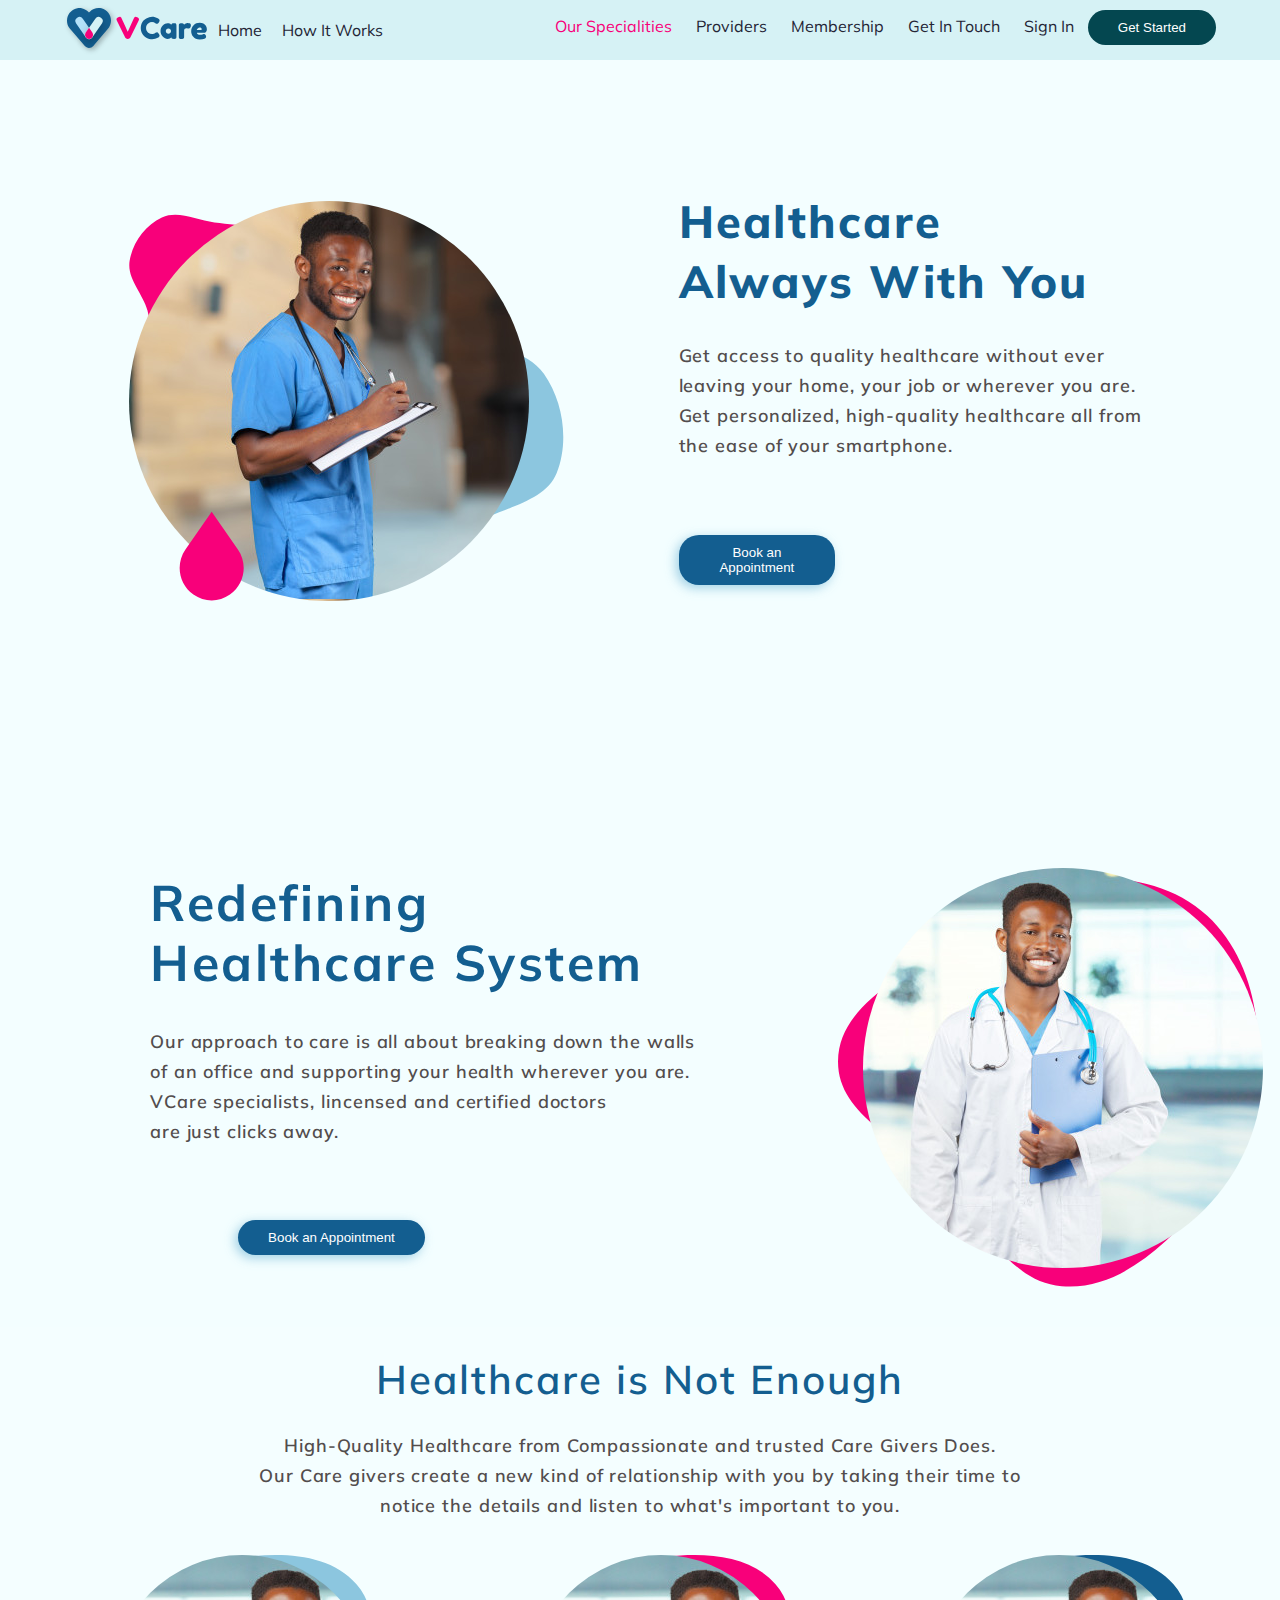
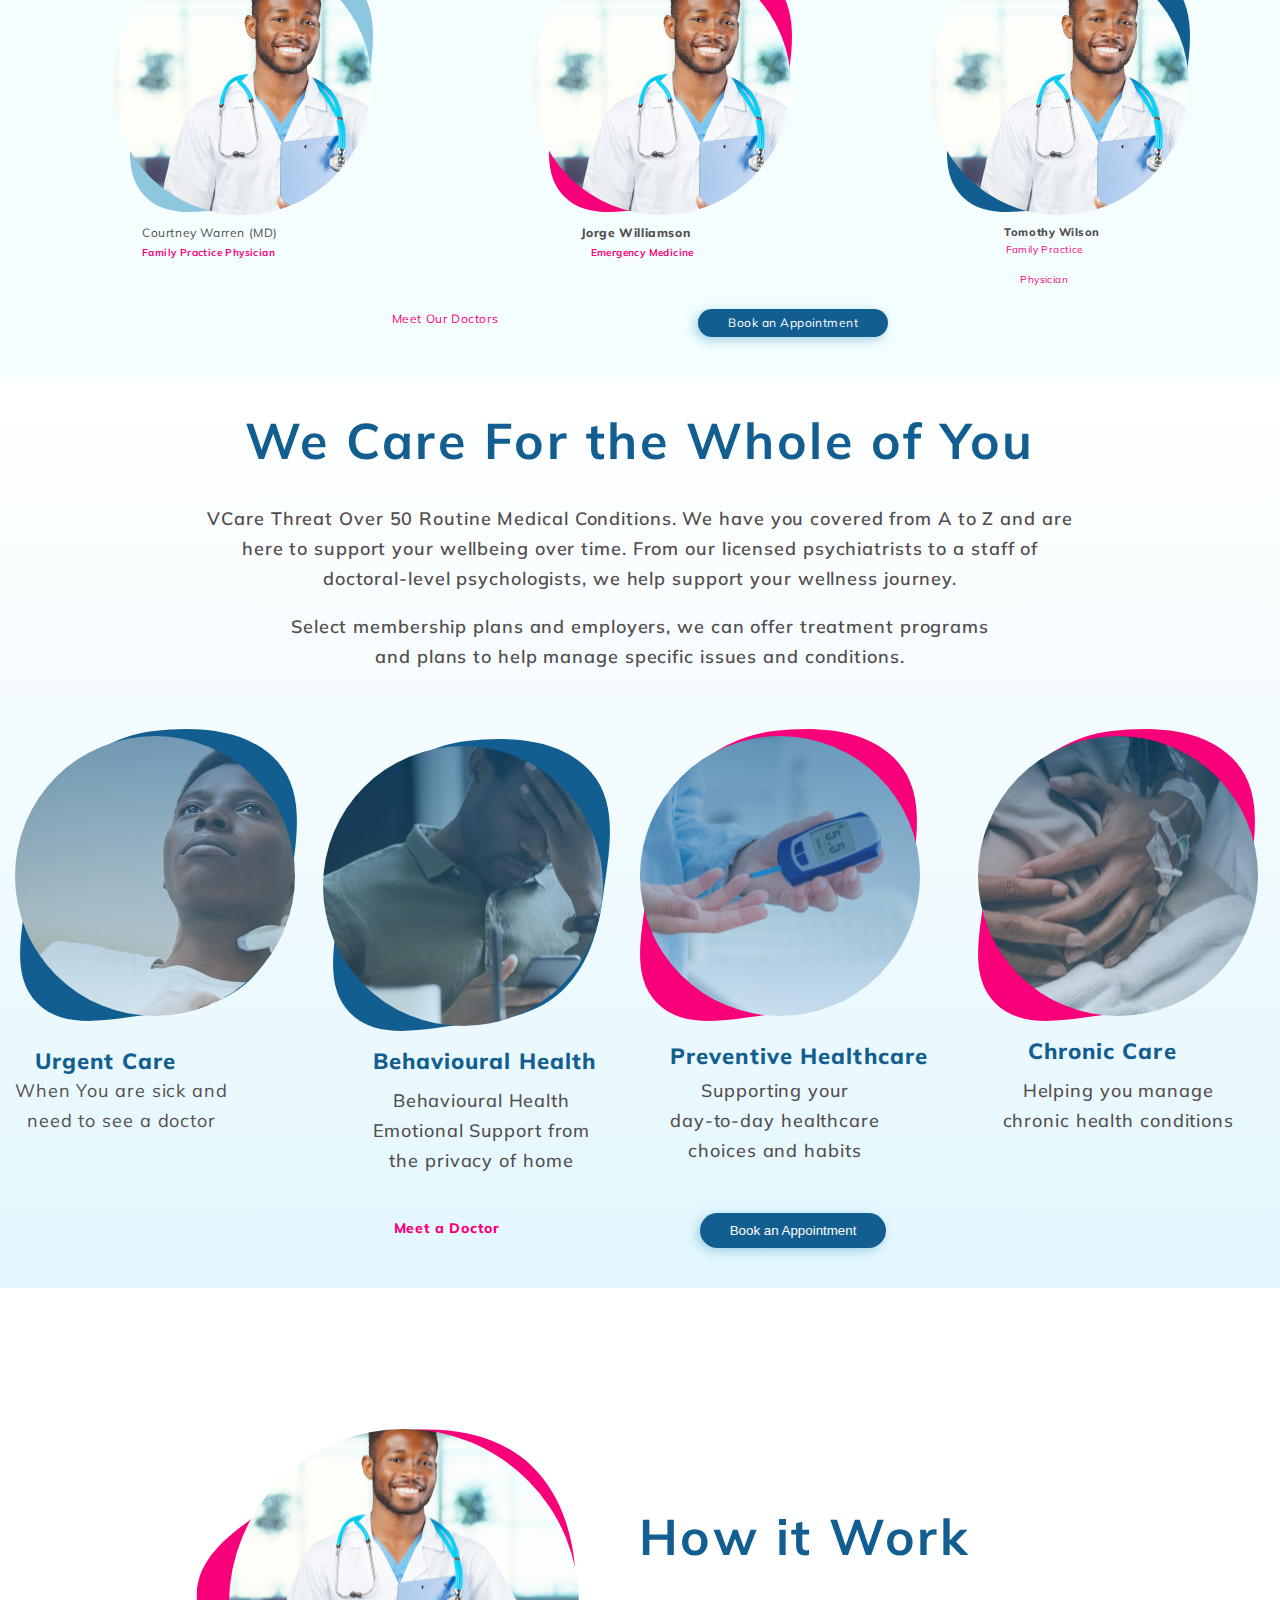
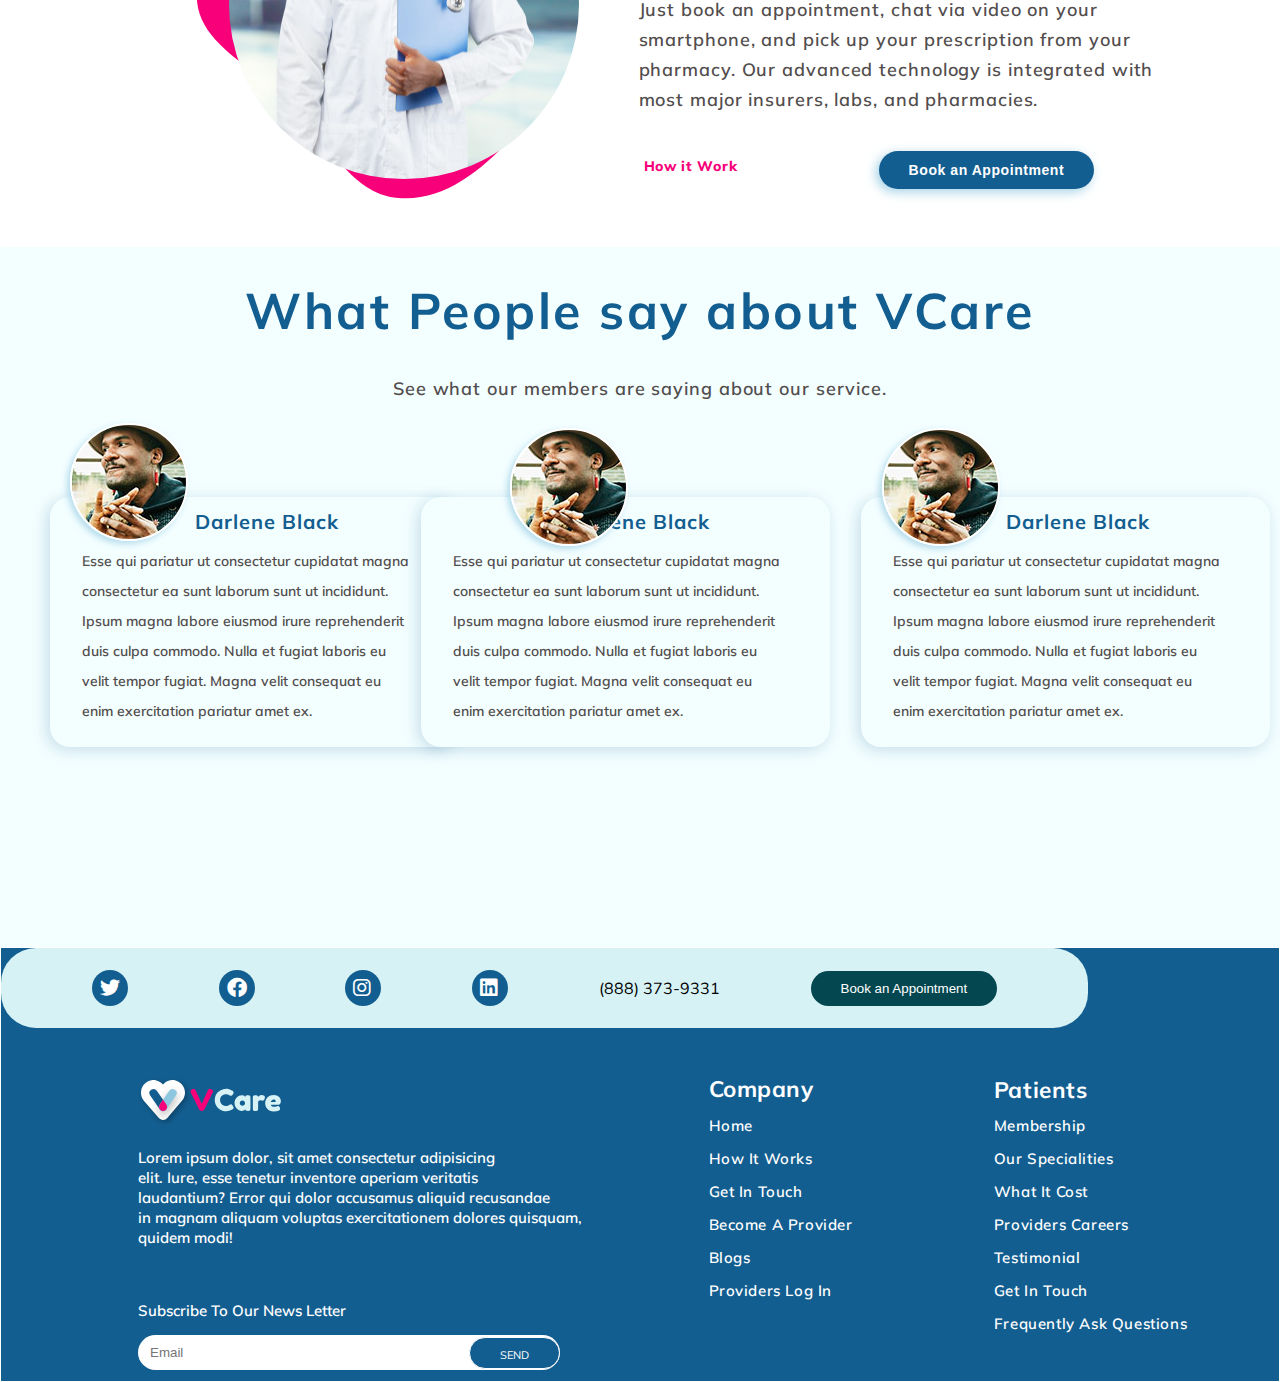
==== commit ba2db5ba: "button adjust" ====
--- a/index.html
+++ b/index.html
@@ -582,7 +582,7 @@
         </div>
         <div class="bkb">
           <input type="email" placeholder="Email" id="email" />
-          <button class="btn">send</button>
+          <button class="bttn">send</button>
         </div>
       </div>
     </footer>
--- a/styles.css
+++ b/styles.css
@@ -29,13 +29,13 @@
 }
 .footer-contactus {
   display: flex;
-  justify-content: space-evenly;
+  justify-content:space-evenly;
   align-items: center;
   width: 1087px;
   height: 80px;
   border-radius: 35px;
   background: #d6f2f5;
-  margin: -40px 250px 0 250px;
+ 
 }
 i {
   width: 36px;
@@ -1327,10 +1327,10 @@
   flex-direction: column;
   justify-content: center;
 }
-.tdct div .images {
-  position: relative;
-}
-.tdct div .images::after {
+.tdct div .imagess {
+  position: relative;
+}
+.tdct div .imagess::after {
   content: "";
   position: absolute;
   height: 300px;
@@ -1339,8 +1339,8 @@
   z-index: -20000;
   border-radius: 25% 100%;
   transform: rotate(90deg);
-}
-.tdct div .images::after :nth-child(3).tdct div .images {
+ }
+.tdct div .imagess::after :nth-child(3).tdct div .images {
   content: "";
   background-color: red !important;
   position: inherit;
@@ -1620,4 +1620,4 @@
   position: absolute;
   top: 5px;
   right: 280px;
-}
+}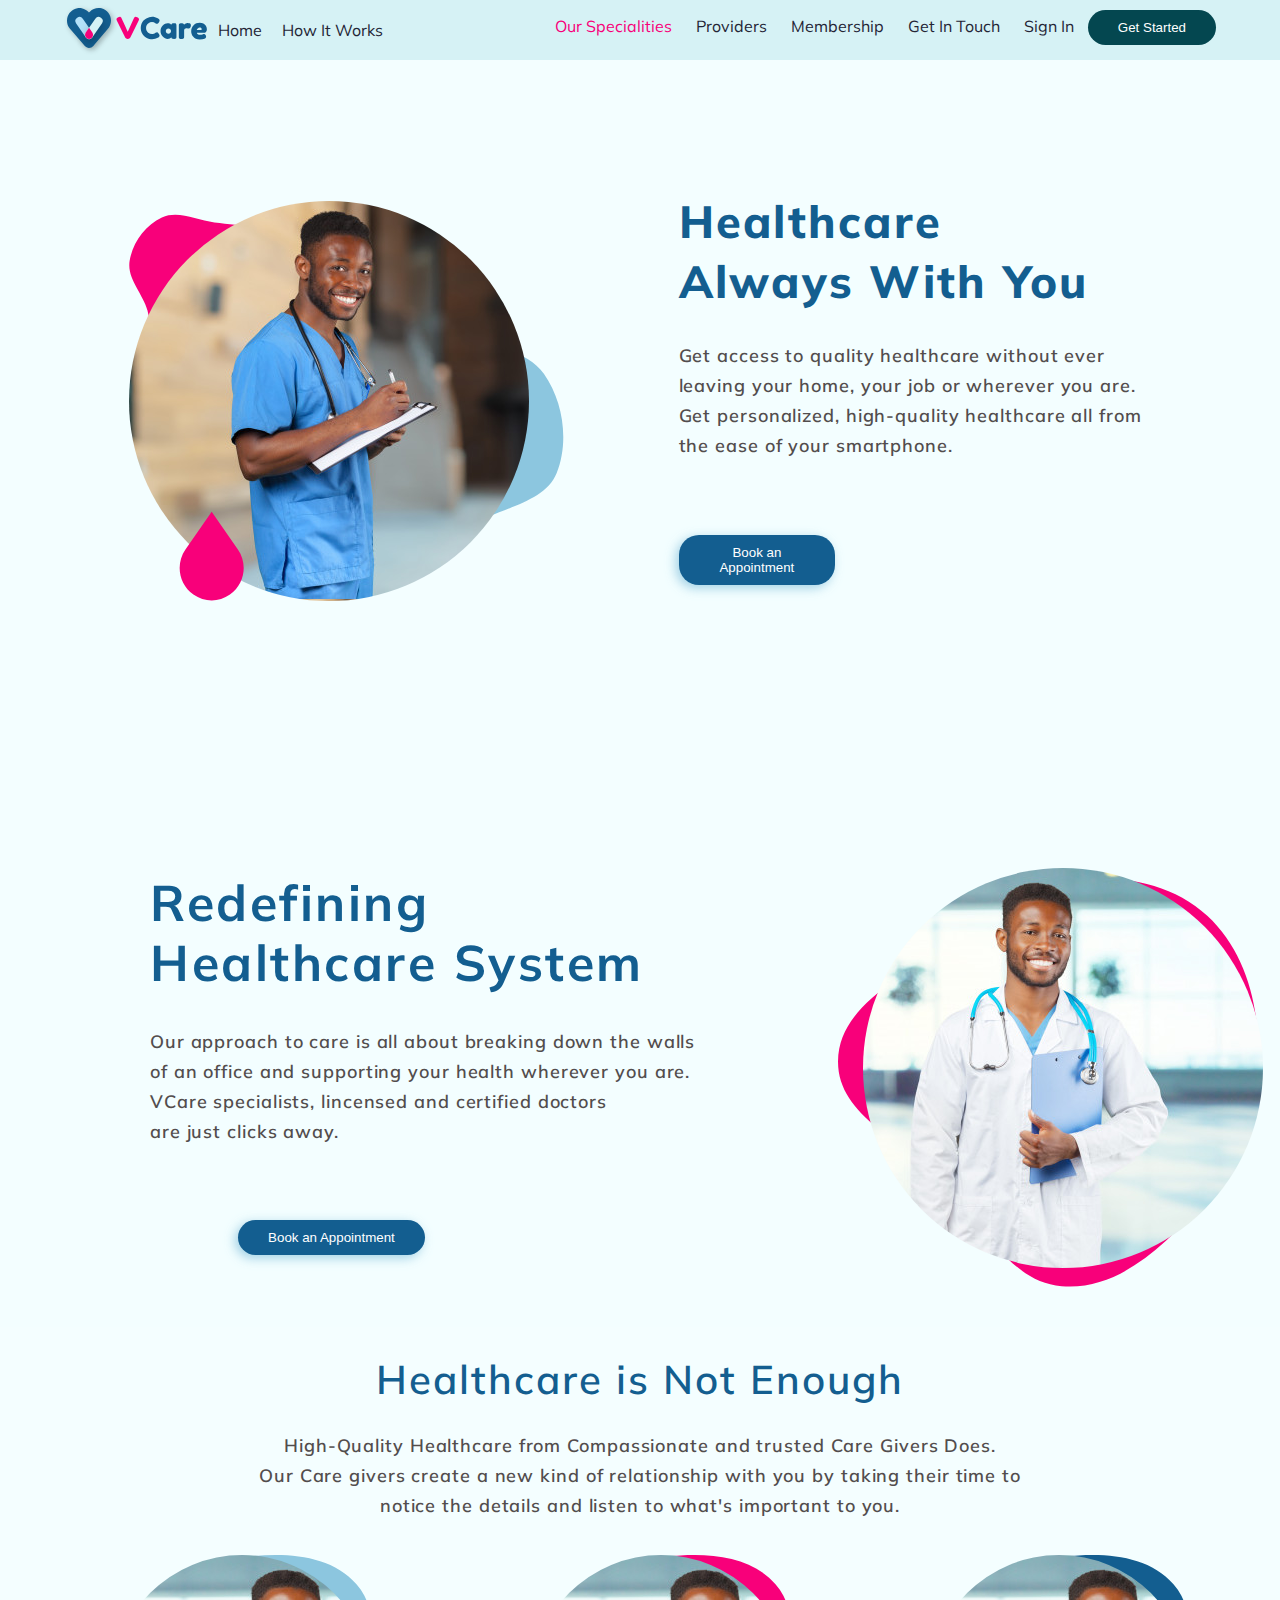
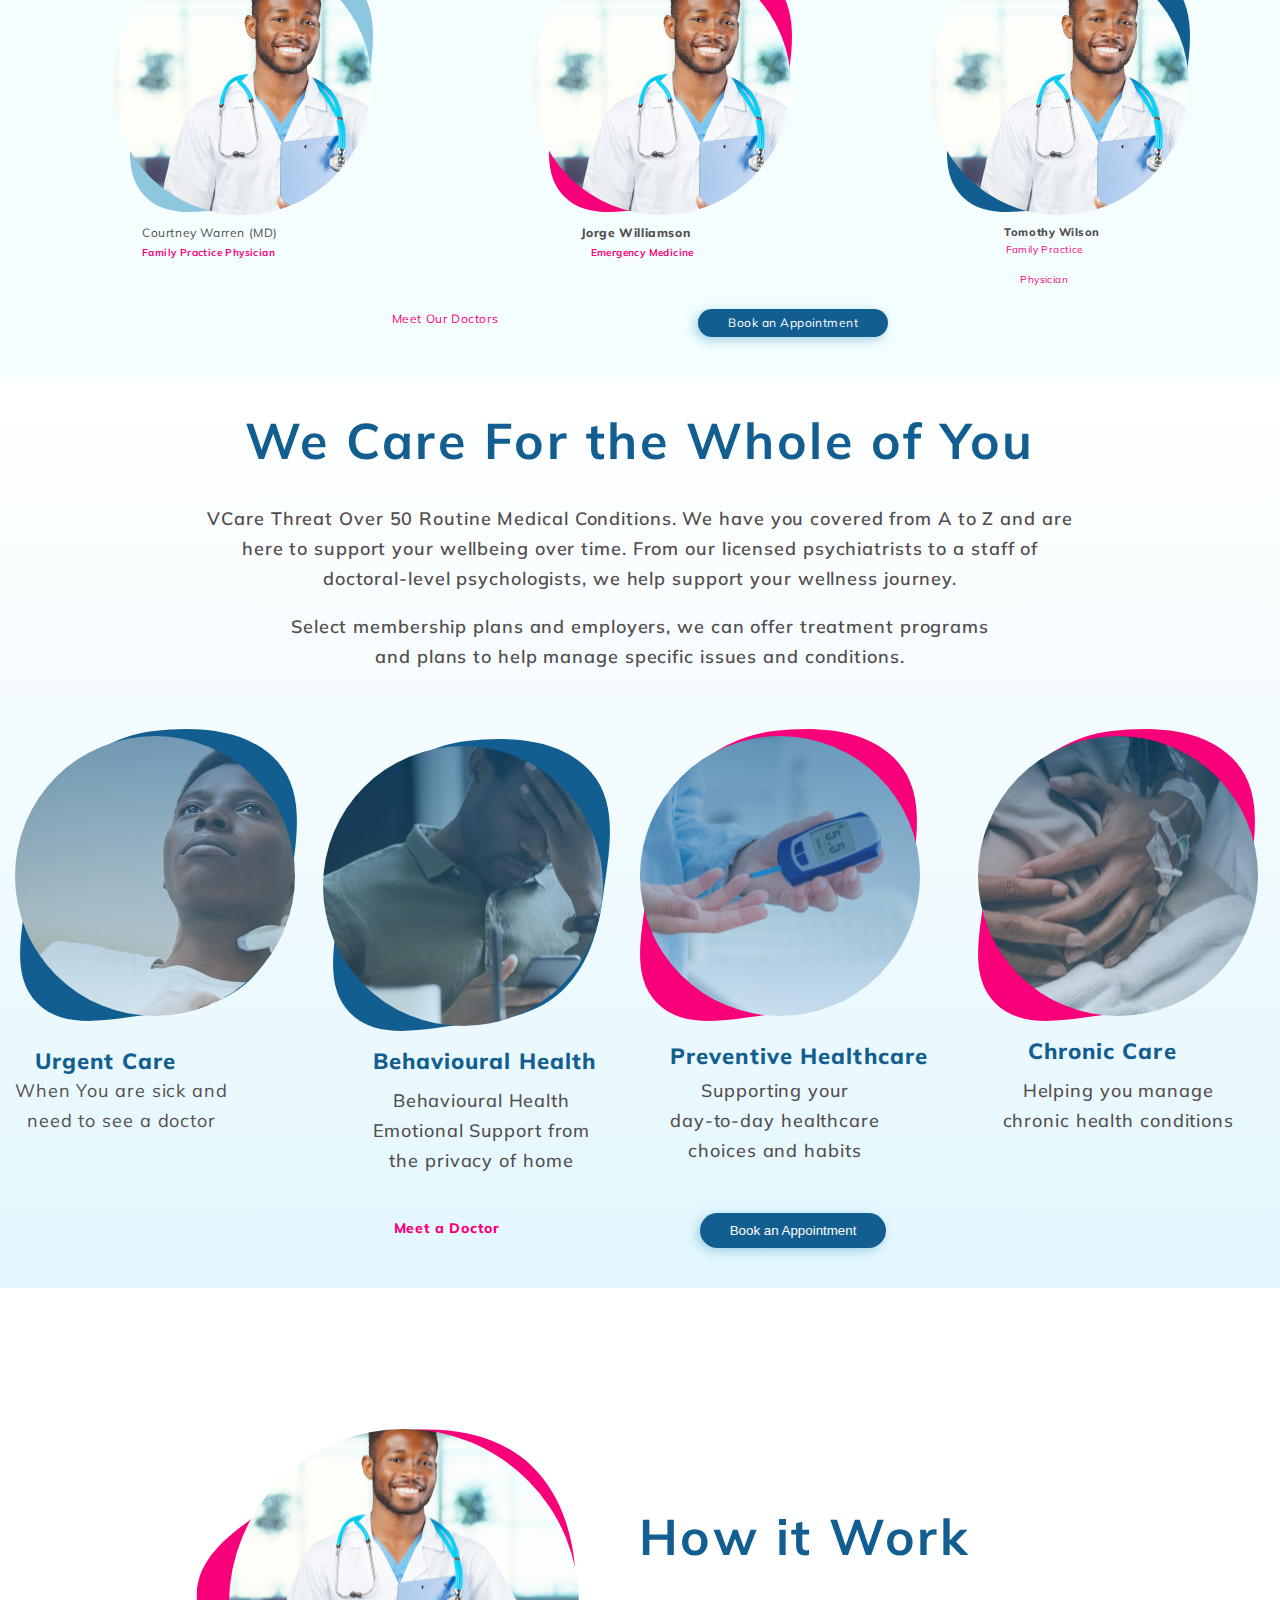
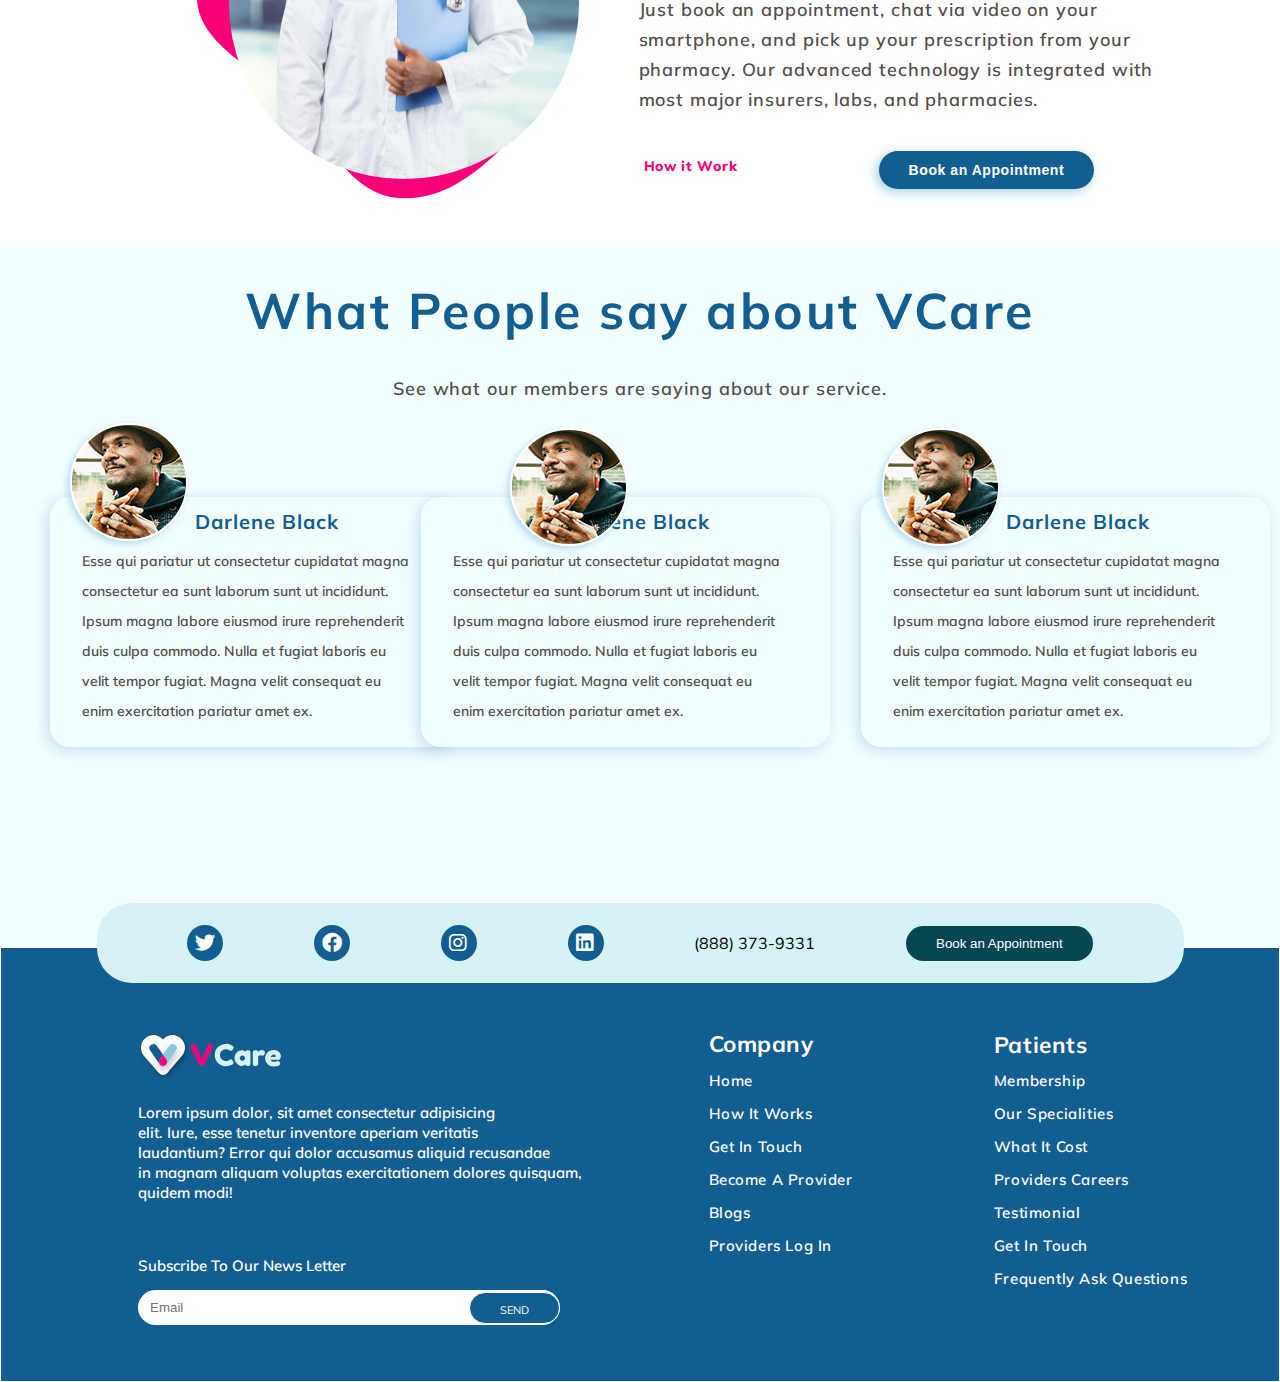
==== commit 09913c62: "footer contact modificaton" ====
--- a/index.html
+++ b/index.html
@@ -424,14 +424,16 @@
 
     <footer>
       <div class="rectangel">
-        <div class="footer-contactus">
-          <i class="fa-brands fa-twitter"></i>
-          <i class="fa-brands fa-facebook"></i>
-          <i class="fa-brands fa-instagram"></i>
-          <i class="fa-brands fa-linkedin"></i>
-
-          <span>(888) 373-9331 </span>
-          <button class="contact-button">Book an Appointment</button>
+        <div class="ftcnt">
+          <div class="footer-contactus">
+            <i class="fa-brands fa-twitter"></i>
+            <i class="fa-brands fa-facebook"></i>
+            <i class="fa-brands fa-instagram"></i>
+            <i class="fa-brands fa-linkedin"></i>
+
+            <span>(888) 373-9331 </span>
+            <button class="contact-button">Book an Appointment</button>
+          </div>
         </div>
         <div class="ft-container">
           <div class="flx1">
--- a/styles.css
+++ b/styles.css
@@ -35,7 +35,7 @@
   height: 80px;
   border-radius: 35px;
   background: #d6f2f5;
- 
+  margin-top: -45px;
 }
 i {
   width: 36px;
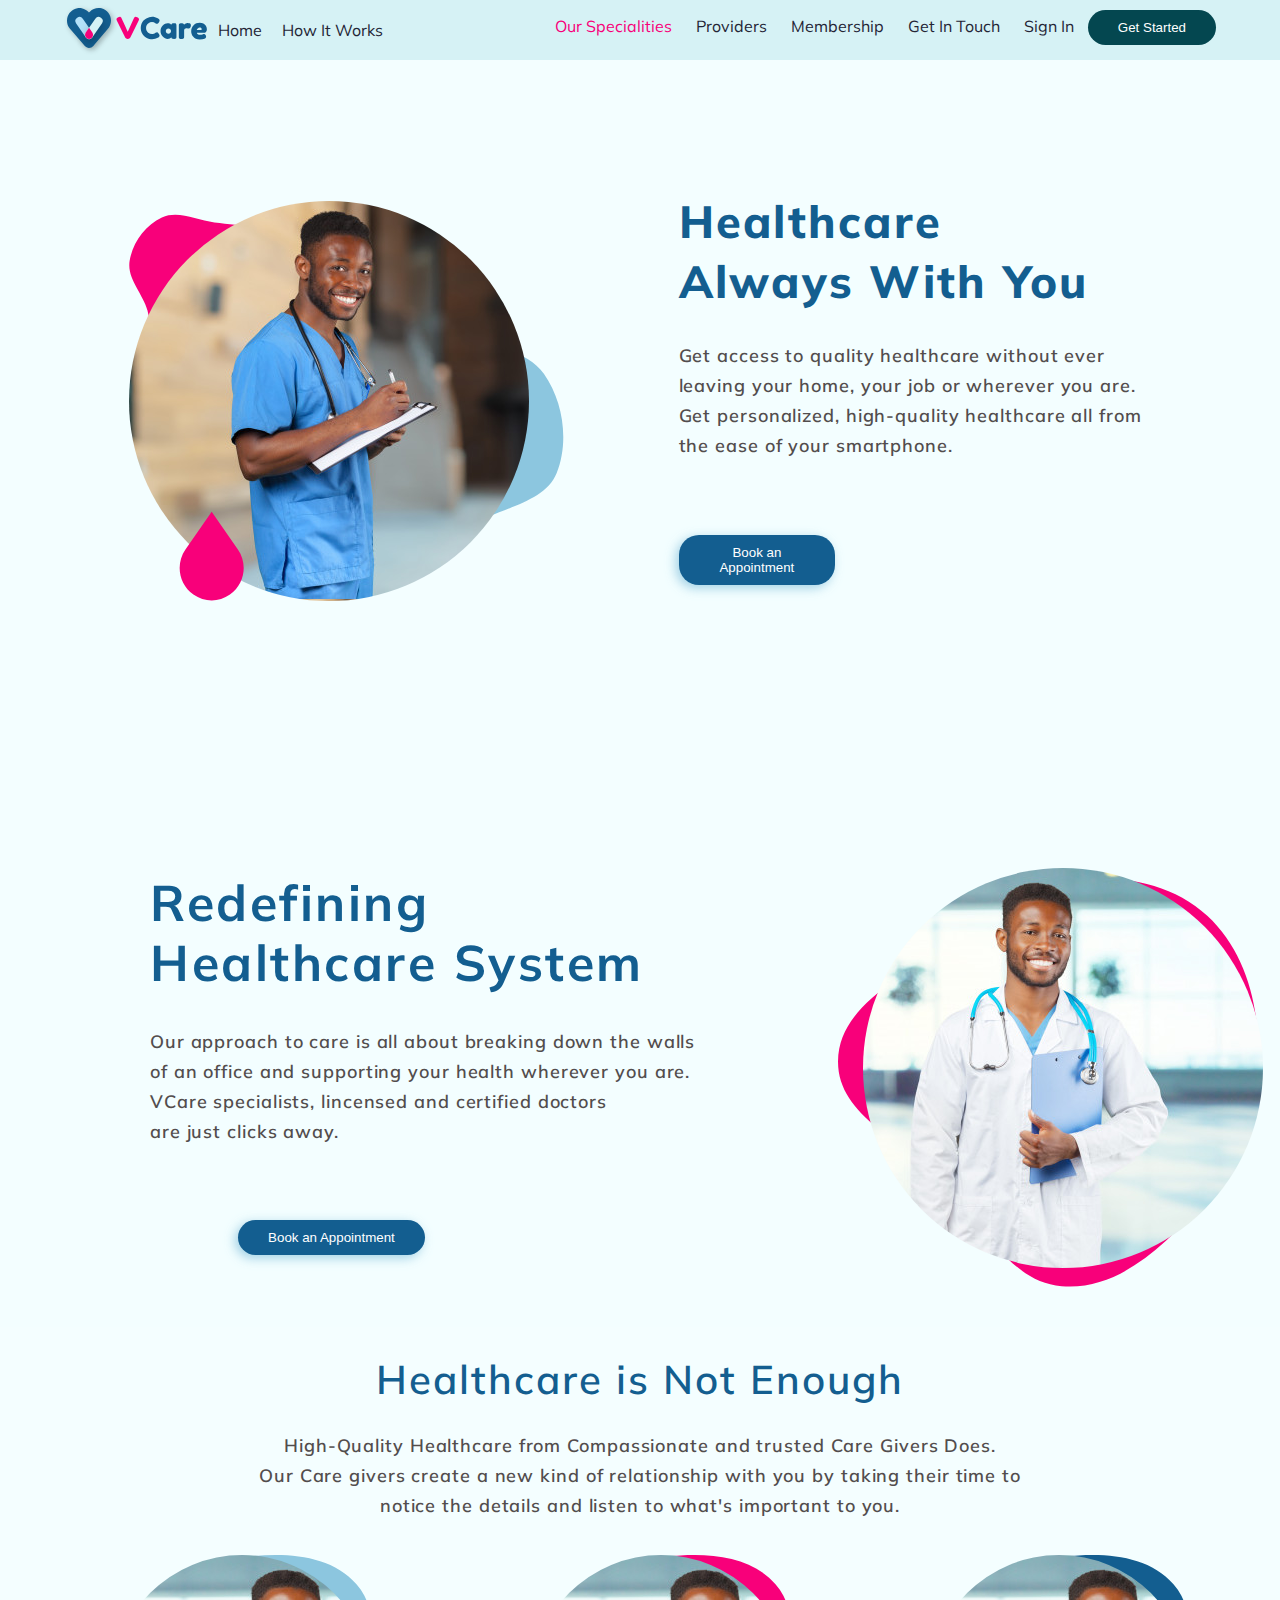
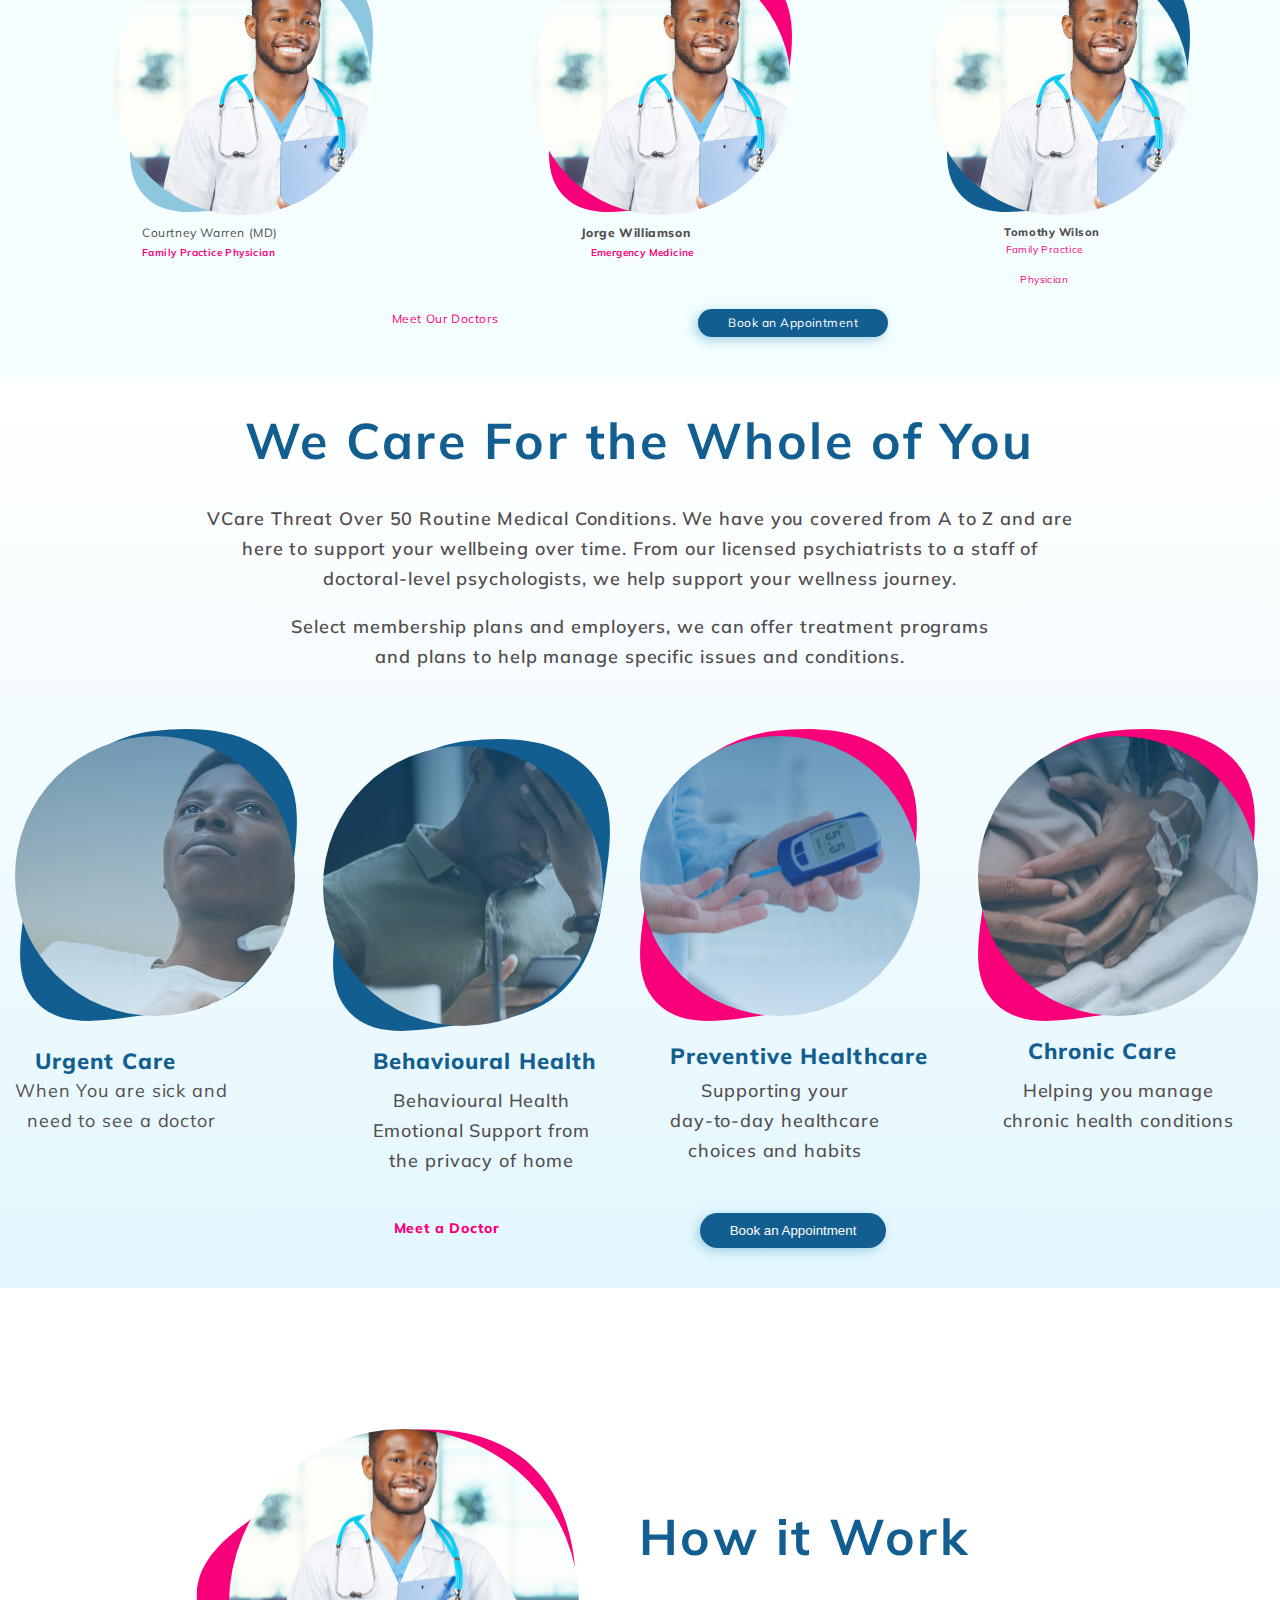
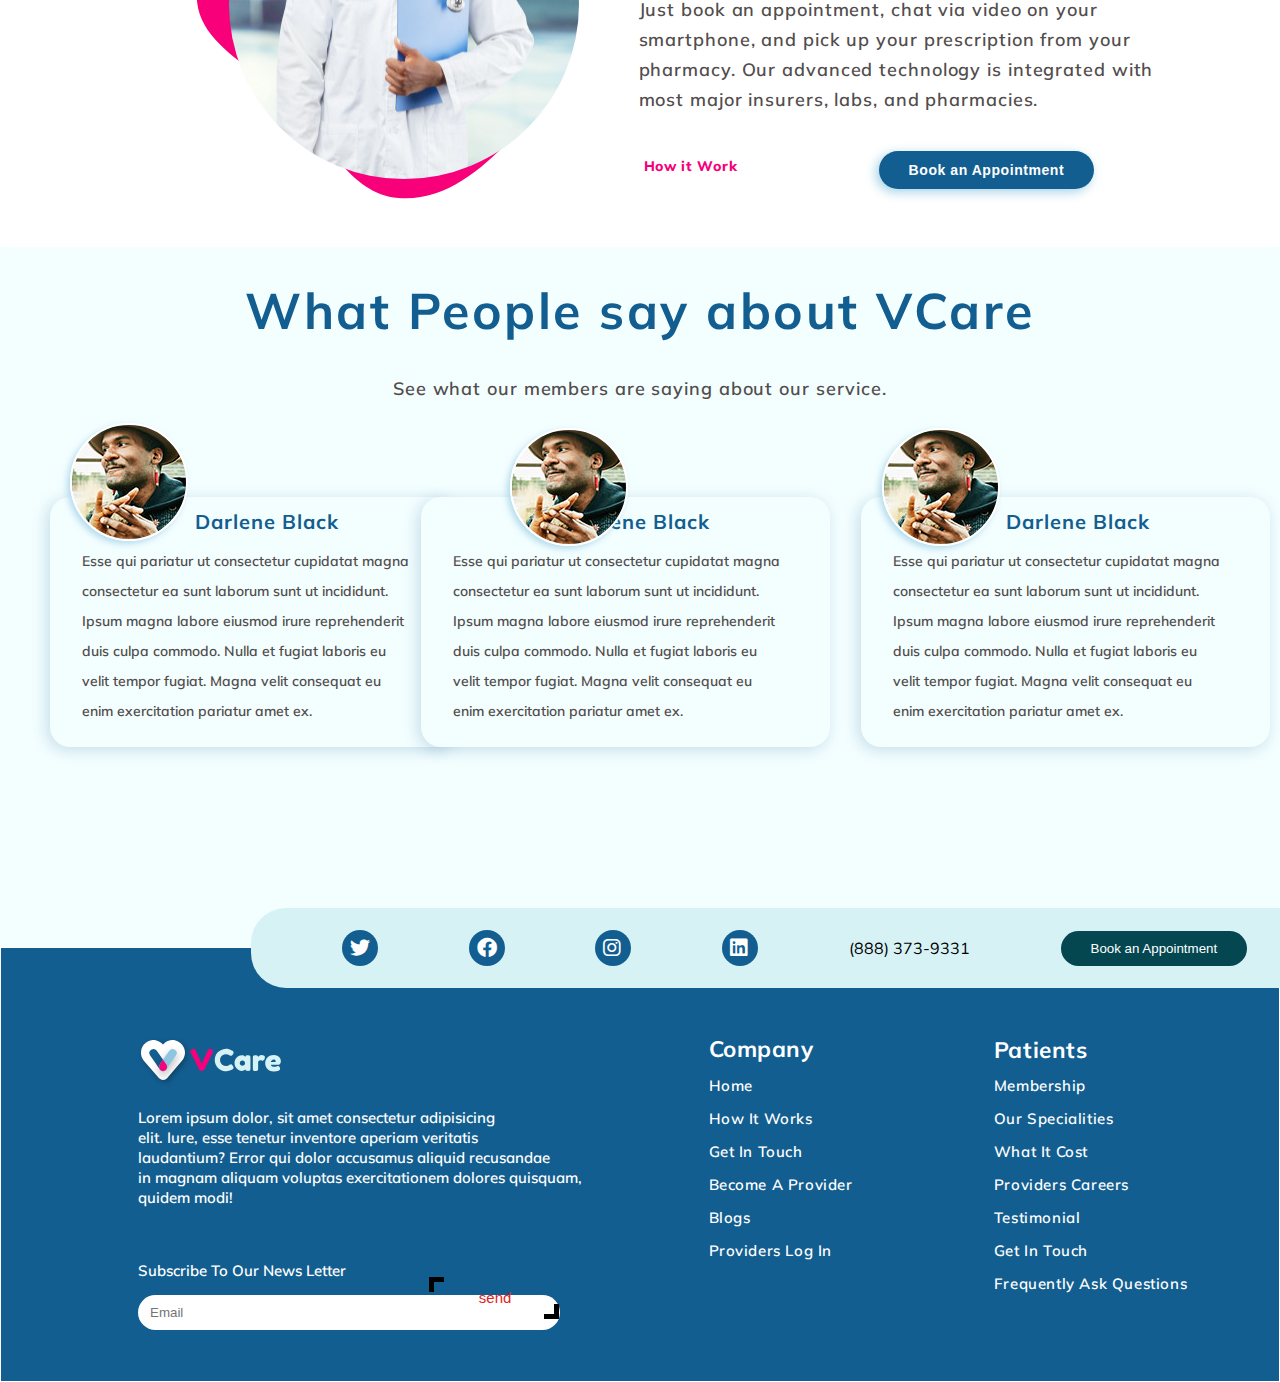
==== commit 5bd8cc71: "Merge pull request #3 from lordvic4real/master" ====
--- a/index.html
+++ b/index.html
@@ -424,16 +424,14 @@
 
     <footer>
       <div class="rectangel">
-        <div class="ftcnt">
-          <div class="footer-contactus">
-            <i class="fa-brands fa-twitter"></i>
-            <i class="fa-brands fa-facebook"></i>
-            <i class="fa-brands fa-instagram"></i>
-            <i class="fa-brands fa-linkedin"></i>
-
-            <span>(888) 373-9331 </span>
-            <button class="contact-button">Book an Appointment</button>
-          </div>
+        <div class="footer-contactus">
+          <i class="fa-brands fa-twitter"></i>
+          <i class="fa-brands fa-facebook"></i>
+          <i class="fa-brands fa-instagram"></i>
+          <i class="fa-brands fa-linkedin"></i>
+
+          <span>(888) 373-9331 </span>
+          <button class="contact-button">Book an Appointment</button>
         </div>
         <div class="ft-container">
           <div class="flx1">
@@ -584,7 +582,7 @@
         </div>
         <div class="bkb">
           <input type="email" placeholder="Email" id="email" />
-          <button class="bttn">send</button>
+          <button class="btn">send</button>
         </div>
       </div>
     </footer>
--- a/styles.css
+++ b/styles.css
@@ -29,13 +29,13 @@
 }
 .footer-contactus {
   display: flex;
-  justify-content:space-evenly;
+  justify-content: space-evenly;
   align-items: center;
   width: 1087px;
   height: 80px;
   border-radius: 35px;
   background: #d6f2f5;
-  margin-top: -45px;
+  margin: -40px 250px 0 250px;
 }
 i {
   width: 36px;
